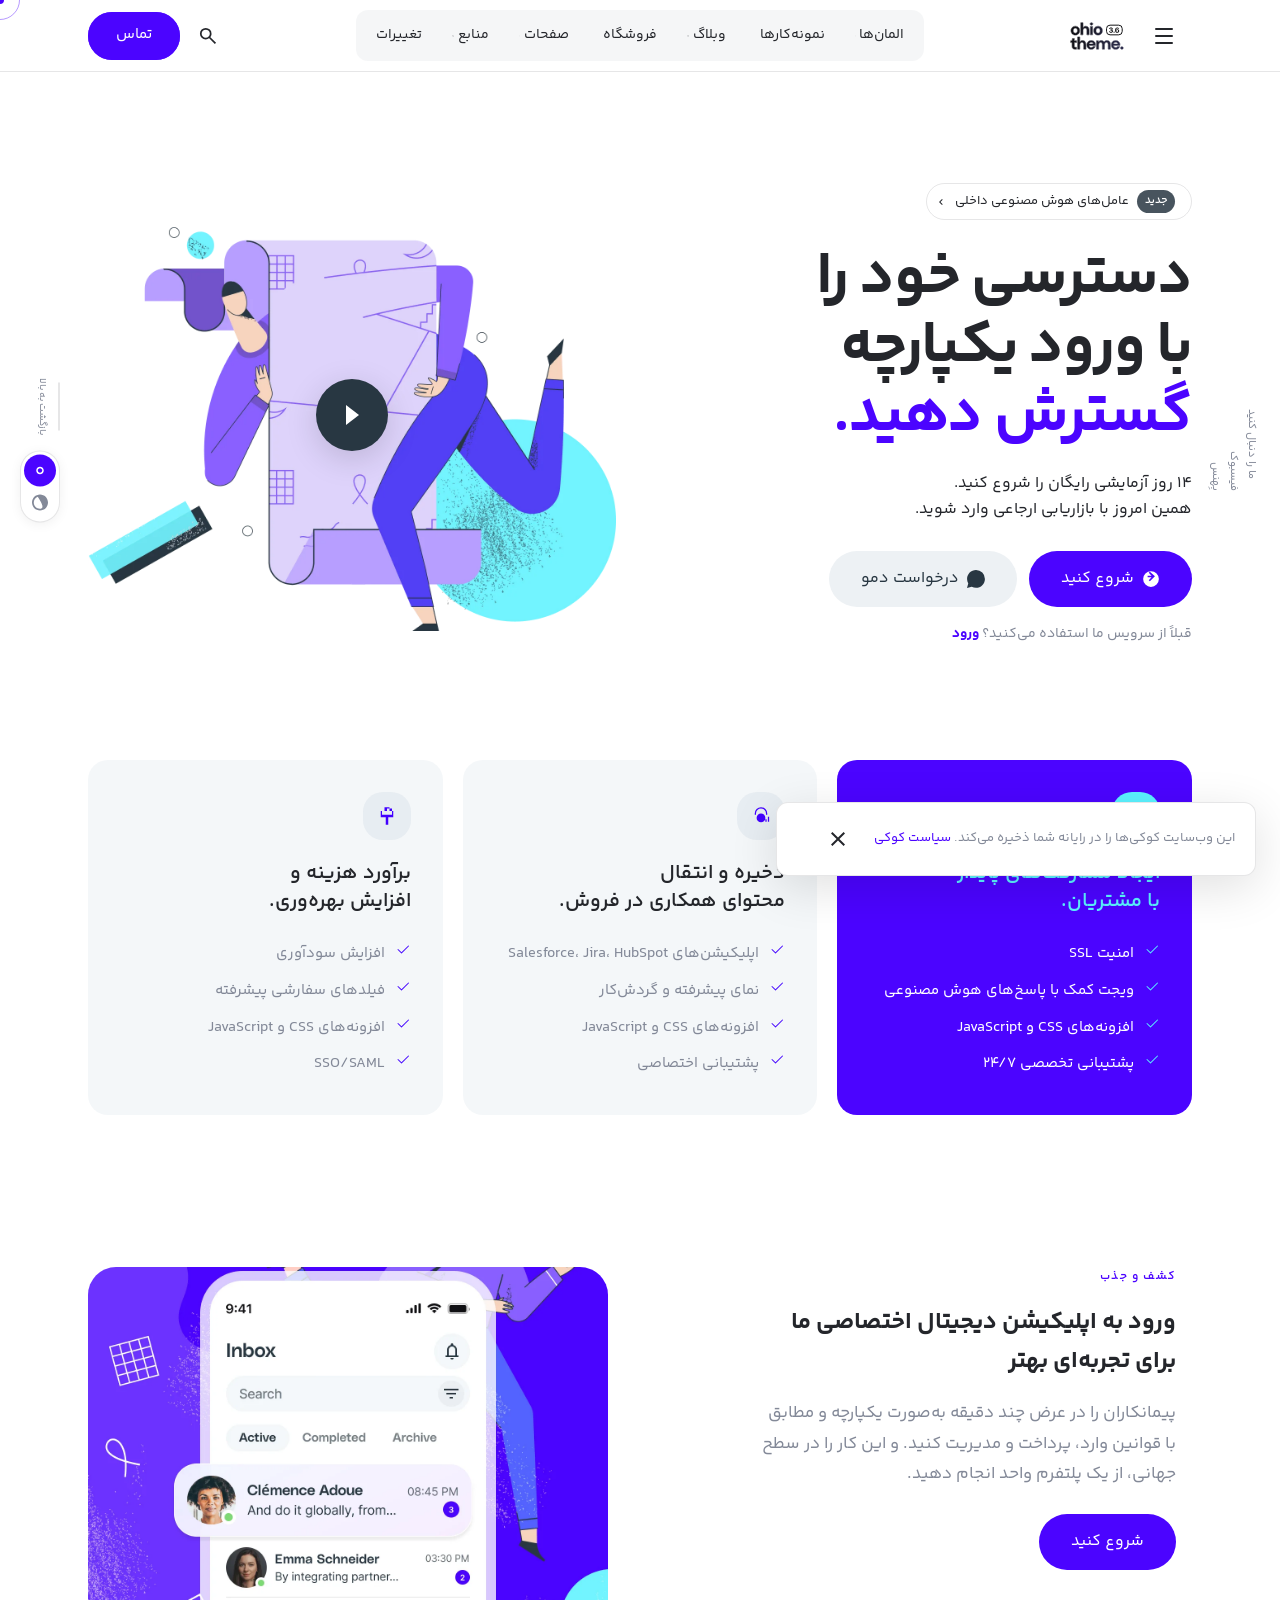
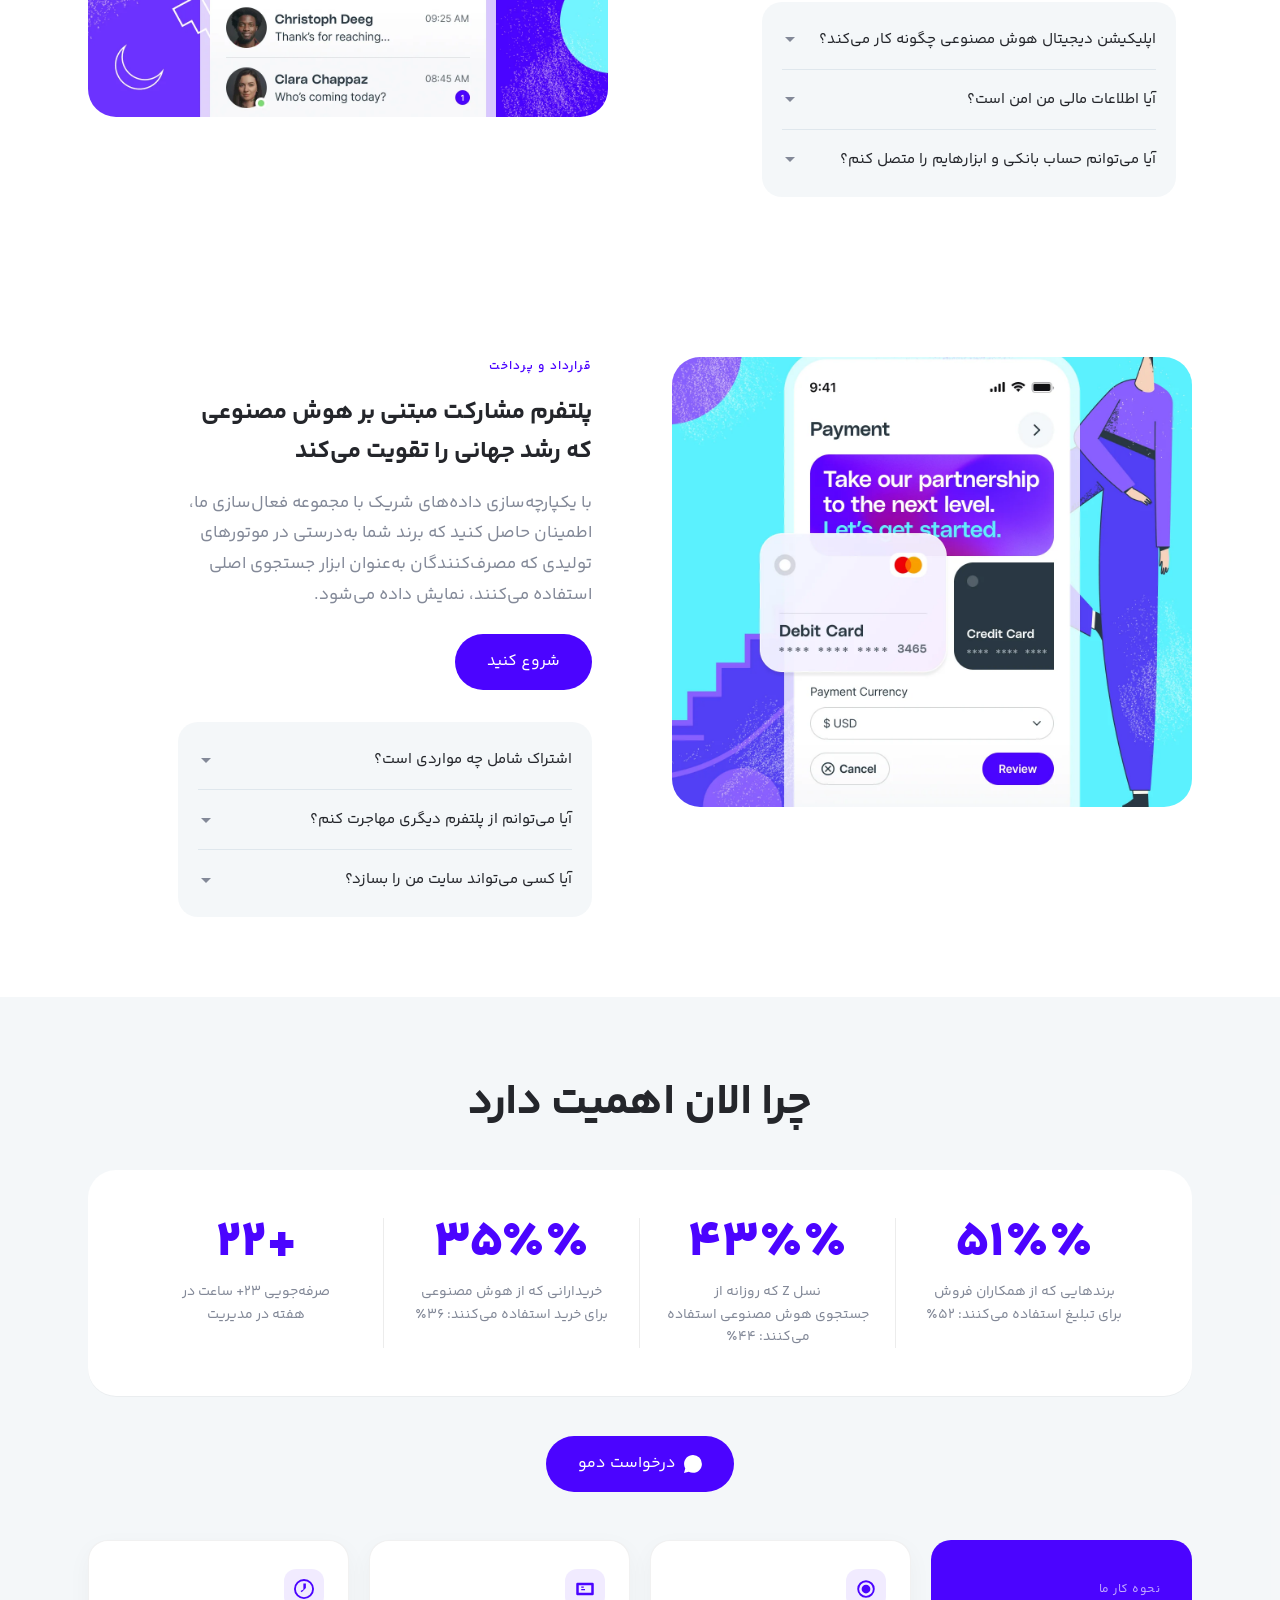
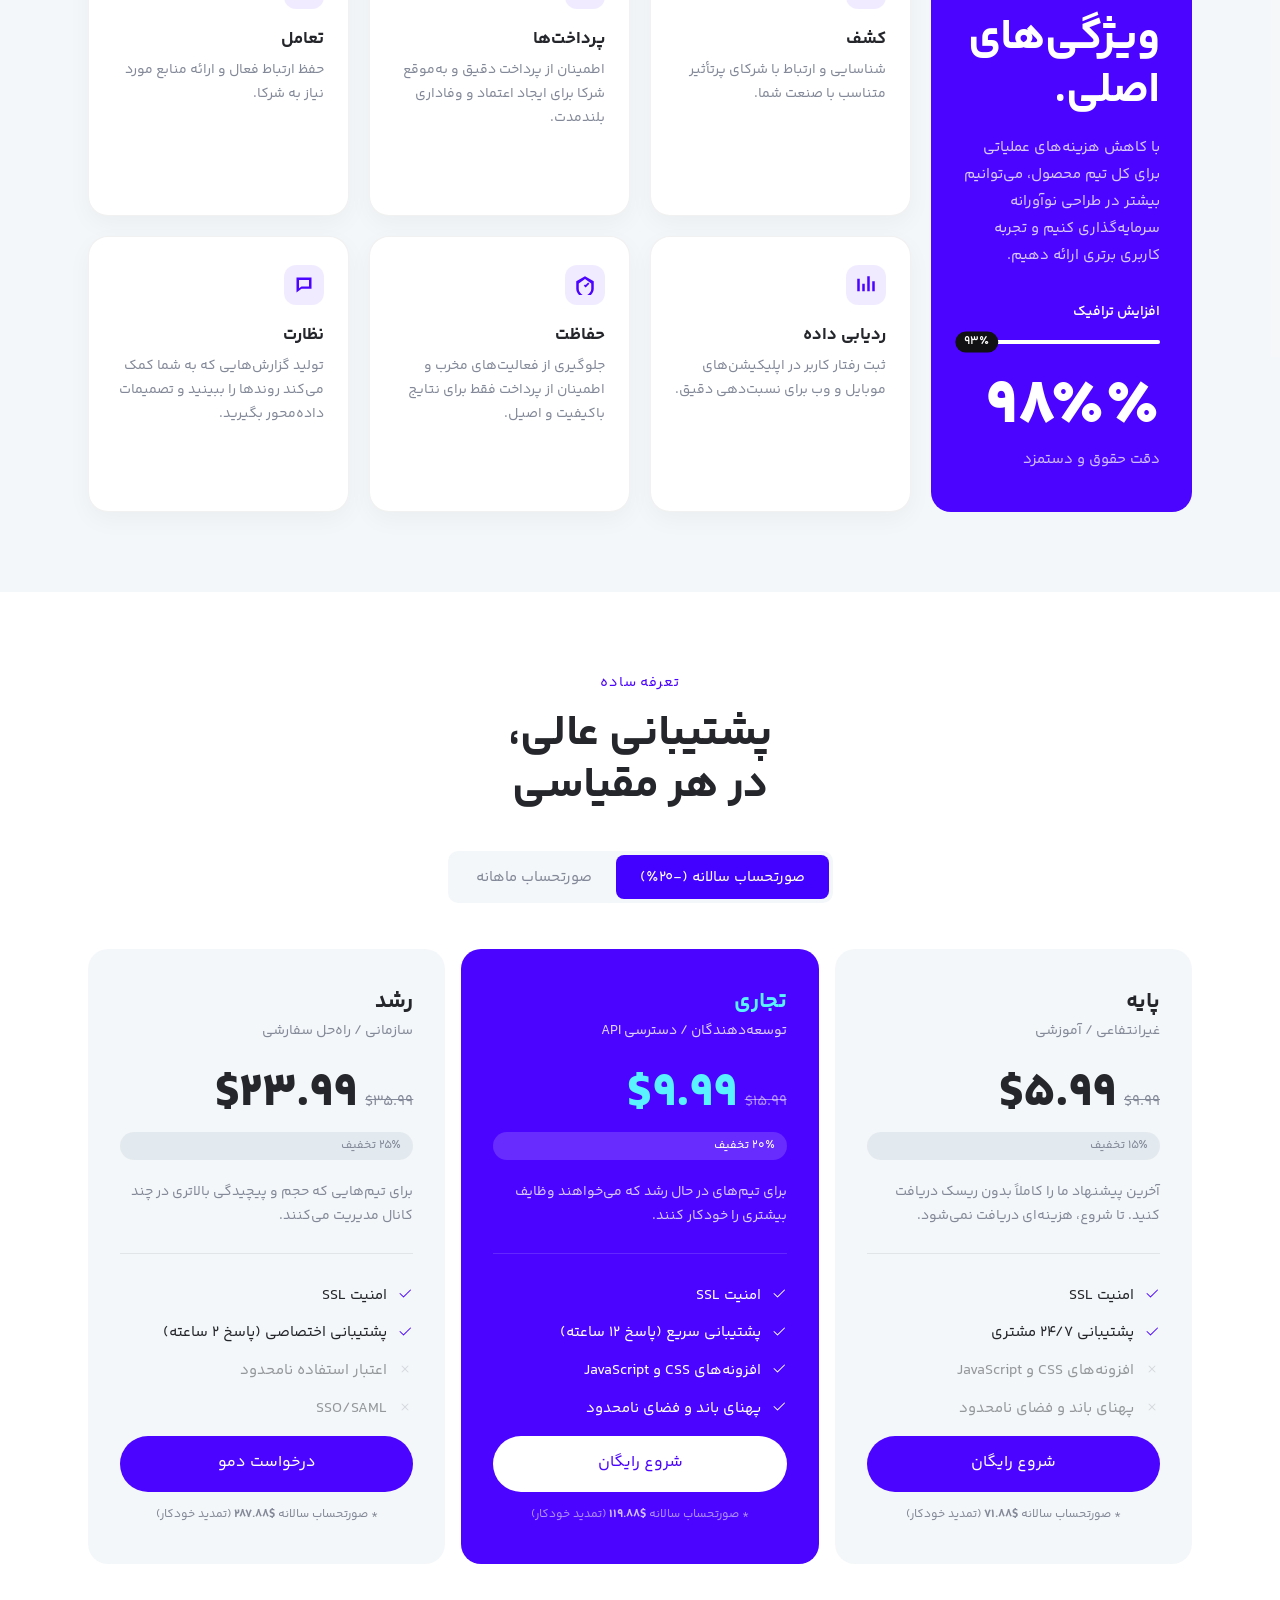
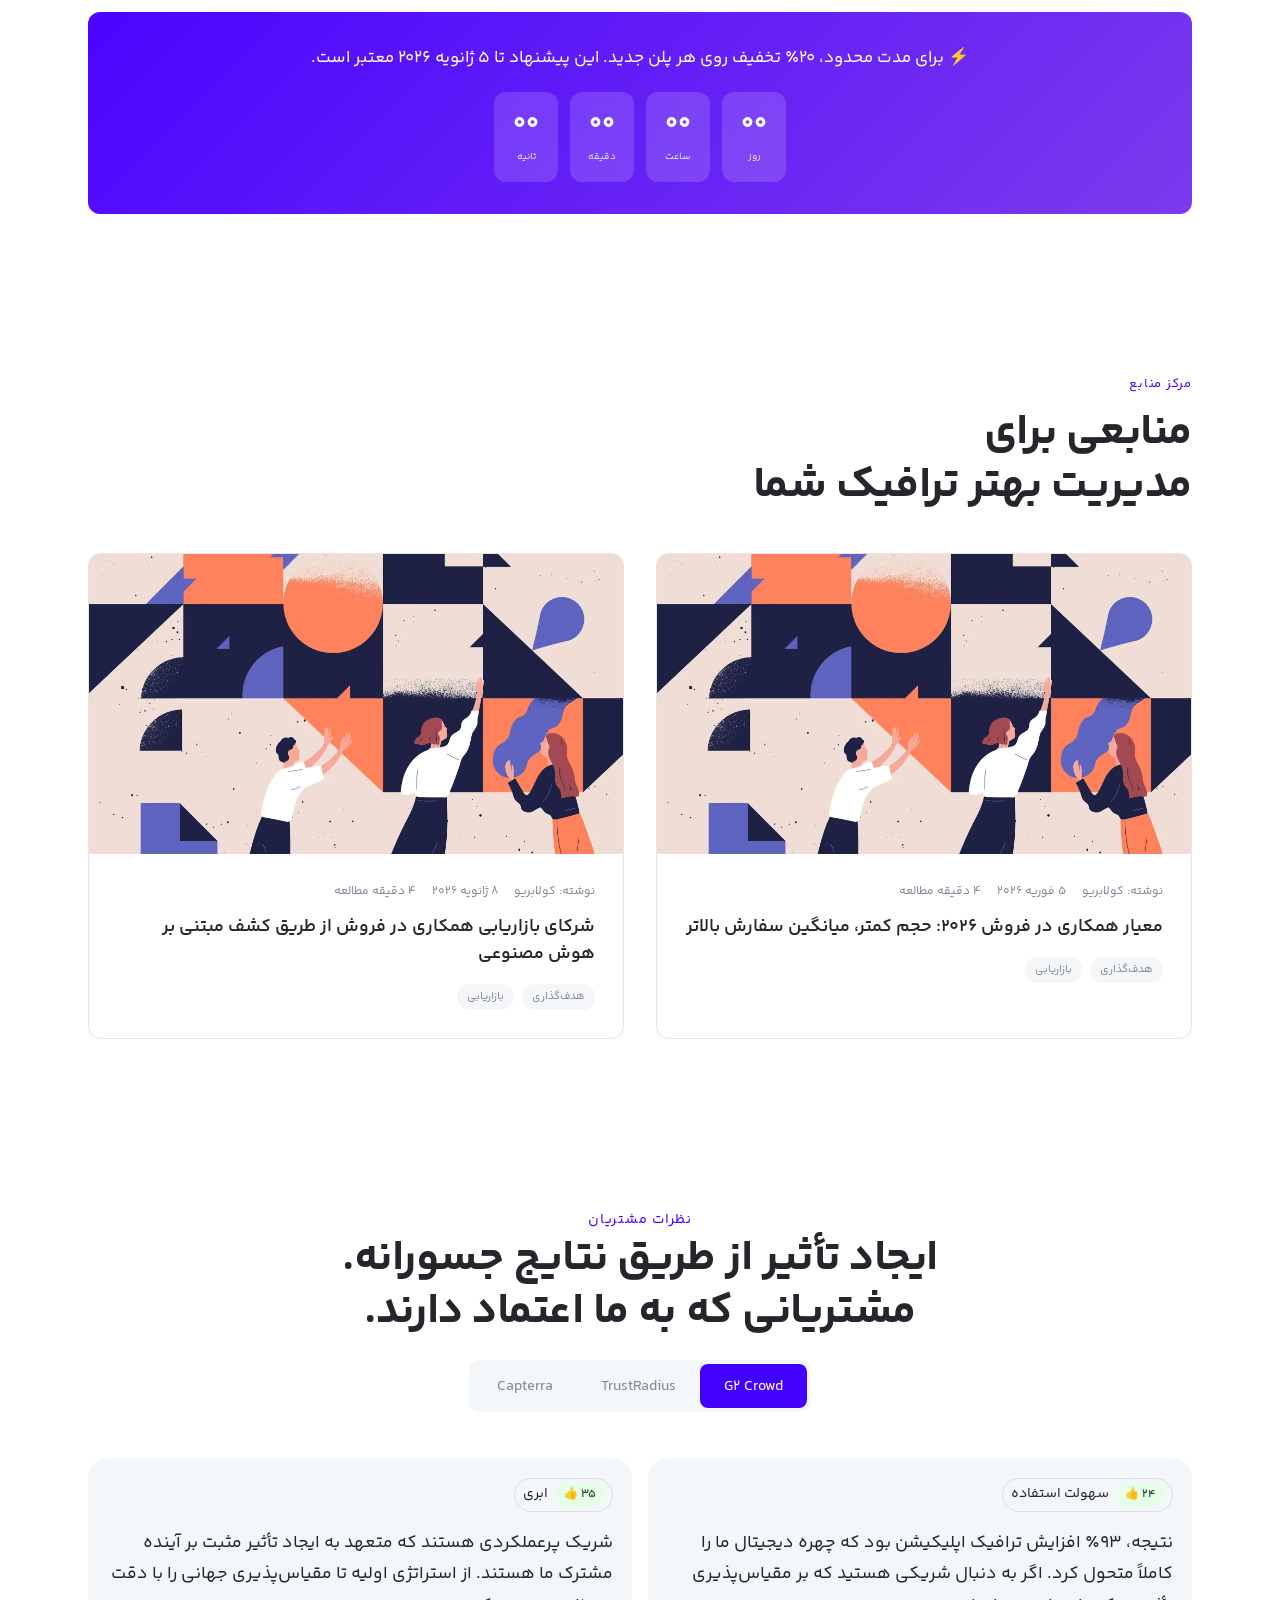
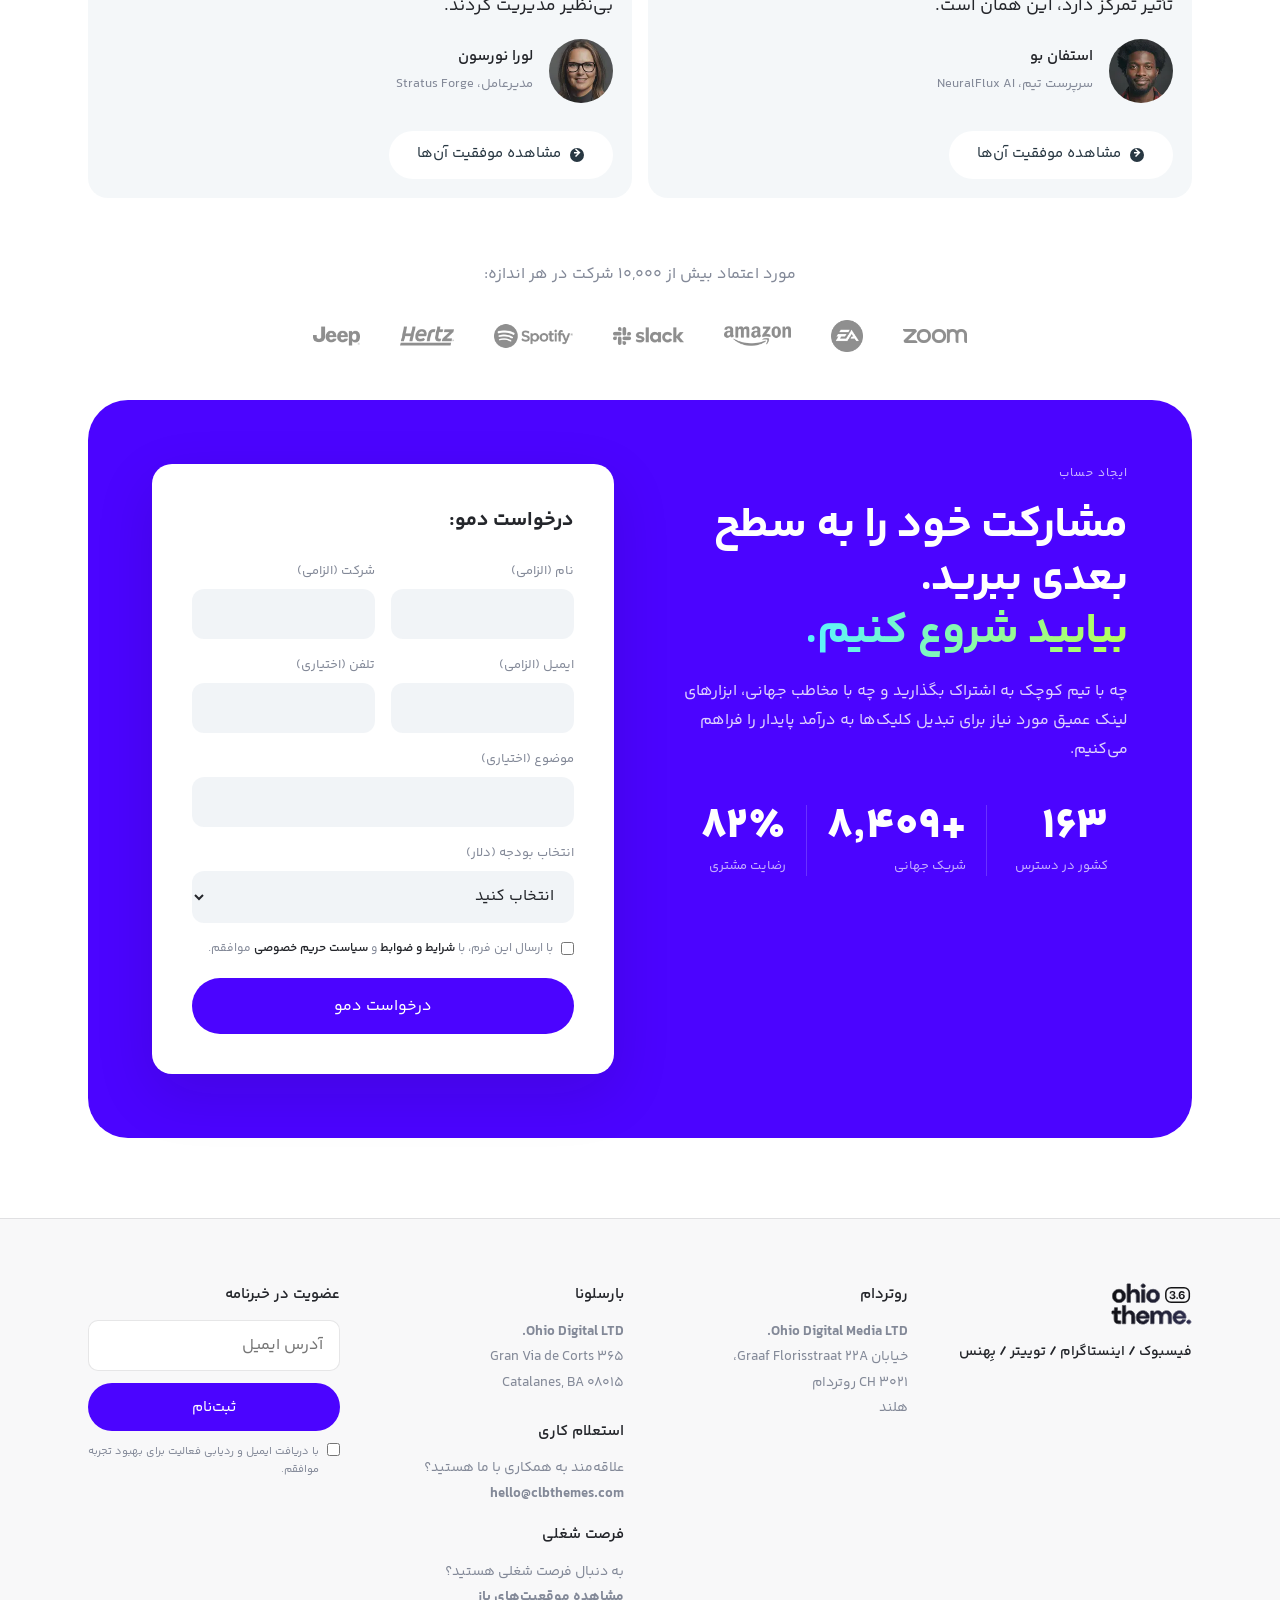
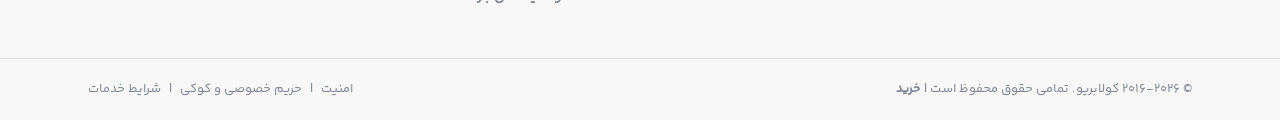
==== public/index.html @ 9bd24893 "Revert dark surface color and restyle CTA section like Ohio Demo 5 - Remove #212130 surface token; r" ====
<!DOCTYPE html>
<html lang="fa" dir="rtl">
<head>
<meta charset="UTF-8">
<meta name="viewport" content="width=device-width, initial-scale=1.0">
<title>دمو ۵: سرویس ابری – Ohio Stage Demo 5</title>
<meta name="description" content="پلتفرم مشارکت مبتنی بر هوش مصنوعی برای رشد جهانی. ورود یکپارچه، مدیریت پیمانکاران و بازاریابی ارجاعی.">
<meta name="robots" content="index, follow">
<link rel="canonical" href="https://ohio.clbthemes.com/demo5/homedemo5-elementor/">
<link rel="icon" href="assets/images/BN3XNo6N-cropped-favicon-32x32.png" sizes="32x32">
<link rel="preload" href="assets/fonts/YekanBakhFaNum-Regular.woff" as="font" type="font/woff" crossorigin>
<link rel="preload" href="css/main.css" as="style">
<link rel="stylesheet" href="css/main.css">
</head>
<body class="custom-cursor links-underline">

<div class="circle-cursor circle-cursor-outer"></div>
<div class="circle-cursor circle-cursor-inner"><svg width="21" height="21" viewBox="0 0 21 21" fill="none"><path d="M2.06 0H20.06V18H17.06V5.12L2.12 20.06L0 17.94L14.94 3H2.06V0Z" fill="#fff"/></svg></div>

<ul class="elements-bar left -unlist">
<li><a href="#" class="scroll-top"><div class="scroll-top-bar"><div class="scroll-track" style="height:0%"></div></div><div>بازگشت به بالا</div></a></li>
<li><div class="color-switcher">
<button class="color-switcher-item light is-active" data-theme-toggle data-theme-value="light" aria-label="روشن" type="button"><svg width="18" height="18" viewBox="0 0 18 18" fill="currentColor"><path d="M9 6.75C10.24 6.75 11.25 7.76 11.25 9S10.24 11.25 9 11.25 6.75 10.24 6.75 9 7.76 6.75 9 6.75Zm0-1.5C6.93 5.25 5.25 6.93 5.25 9S6.93 12.75 9 12.75 12.75 11.07 12.75 9 11.07 5.25 9 5.25Z"/></svg></button>
<button class="color-switcher-item dark" data-theme-toggle data-theme-value="dark" aria-label="تاریک" type="button"><svg width="18" height="18" viewBox="0 0 18 18" fill="currentColor"><path d="M6.66 3.23C13.84 13.61 11.6 15.22 9 15.22 5.57 15.22 2.78 12.43 2.78 9 2.78 6.4 4.39 4.16 6.66 3.23ZM9 1C4.58 1 1 4.58 1 9s3.58 8 8 8 8-3.58 8-8S13.42 1 9 1Z"/></svg></button>
</div></li>
</ul>
<ul class="elements-bar right -unlist">
<li><div class="social-bar"><span class="caption">ما را دنبال کنید</span><a href="#">فیسبوک</a><a href="#">بِهنس</a></div></li>
</ul>


<header class="header header-3" id="masthead">
<div class="page-container header-wrap">
<div class="left-part">
<button class="hamburger-button" data-menu-open aria-label="منو" type="button"><div class="hamburger icon-button"><span class="icon-bar"></span><span class="icon-bar"></span><span class="icon-bar"></span></div></button>
<div class="branding"><a class="branding-title" href="/"><div class="logo">
<img src="assets/images/TuLQy7xn-logo3.6.svg" class="light-scheme-logo" alt="Ohio" width="140" height="32">
<img src="assets/images/V8tKuZAP-logo3.6__inverse.svg" class="dark-scheme-logo" alt="Ohio" width="140" height="32">
</div></a></div>
</div>
<nav class="nav" id="site-navigation"><div class="nav-container"><ul class="menu">
<li><a href="#" class="menu-link main-menu-link"><span>المان‌ها</span><span class="has-submenu-icon"><svg width="10" height="10" viewBox="0 0 24 24" fill="currentColor"><path d="M0 7.33l2.83-2.83 9.17 9.34 9.17-9.34L24 7.33 12 19.5 0 7.33z"/></svg></span></a></li>
<li><a href="#" class="menu-link main-menu-link"><span>نمونه‌کارها</span><span class="has-submenu-icon"><svg width="10" height="10" viewBox="0 0 24 24" fill="currentColor"><path d="M0 7.33l2.83-2.83 9.17 9.34 9.17-9.34L24 7.33 12 19.5 0 7.33z"/></svg></span></a></li>
<li><a href="#" class="menu-link main-menu-link"><span>وبلاگ</span><span class="has-submenu-icon"><svg width="10" height="10" viewBox="0 0 24 24" fill="currentColor"><path d="M0 7.33l2.83-2.83 9.17 9.34 9.17-9.34L24 7.33 12 19.5 0 7.33z"/></svg></span></a></li>
<li><a href="#" class="menu-link main-menu-link"><span>فروشگاه</span><span class="has-submenu-icon"><svg width="10" height="10" viewBox="0 0 24 24" fill="currentColor"><path d="M0 7.33l2.83-2.83 9.17 9.34 9.17-9.34L24 7.33 12 19.5 0 7.33z"/></svg></span></a></li>
<li><a href="#" class="menu-link main-menu-link"><span>صفحات</span><span class="has-submenu-icon"><svg width="10" height="10" viewBox="0 0 24 24" fill="currentColor"><path d="M0 7.33l2.83-2.83 9.17 9.34 9.17-9.34L24 7.33 12 19.5 0 7.33z"/></svg></span></a></li>
<li><a href="#" class="menu-link main-menu-link"><span>منابع</span><span class="has-submenu-icon"><svg width="10" height="10" viewBox="0 0 24 24" fill="currentColor"><path d="M0 7.33l2.83-2.83 9.17 9.34 9.17-9.34L24 7.33 12 19.5 0 7.33z"/></svg></span></a></li>
<li><a href="#" class="menu-link main-menu-link"><span>تغییرات</span></a></li>
</ul></div></nav>
<div class="right-part right">
<button class="icon-button" data-search-open aria-label="جستجو" type="button"><svg width="22" height="22" viewBox="0 -960 960 960" fill="currentColor"><path d="M779-128.5 531-376.5q-29.5 13.5-68 26.75T381.658-326q-106.132 0-179.645-73.454t-73.513-179.5Q128.5-685 201.954-758.5q73.454-73.5 179.5-73.5T561-758.487q73.5 73.513 73.5 179.645 0 42.842-13.5 81.592T584-429l248 247.5-53 53ZM381.5-401q74.5 0 126.25-51.75T559.5-579q0-74.5-51.75-126.25T381.5-757q-74.5 0-126.25 51.75T203.5-579q0 74.5 51.75 126.25T381.5-401Z"/></svg></button>
<span class="contact-button-wrap">
<span class="contact-wave" aria-hidden="true"></span>
<span class="contact-wave" aria-hidden="true"></span>
<a href="tel:+18317055448" class="button -contact">تماس</a>
</span>
</div>
</div>
</header>

<div class="menu-overlay" id="menu-overlay">
<div class="overlay-bg" data-menu-close></div>
<div class="menu-panel">
<div class="close-bar"><button class="icon-button" data-menu-close aria-label="بستن" type="button"><svg width="14" height="14" viewBox="0 0 14 14" fill="currentColor"><path d="M14 1.41 12.59 0 7 5.59 1.41 0 0 1.41 5.59 7 0 12.59 1.41 14 7 8.41 12.59 14 14 12.59 8.41 7 14 1.41Z"/></svg></button></div>
<div class="menu-contact"><h4>تماس با ما</h4><p>خیابان ملویل ۵۴۱، پالو آلتو، کالیفرنیا ۹۴۳۰۱<br>ask@ohio.clbthemes.com<br>تلفن: +1.831.705.5448</p></div>
<div class="menu-contact"><h4>استعلام کاری</h4><p>work@ohio.clbthemes.com<br>تلفن: +1.831.306.6725</p></div>
<nav class="menu-nav">
<a href="#">المان‌ها</a><a href="#">نمونه‌کارها</a><a href="#">وبلاگ</a><a href="#">فروشگاه</a><a href="#">صفحات</a><a href="#">منابع</a><a href="#">تغییرات</a>
</nav>
</div>
</div>

<div class="search-popup" id="search-popup">
<div class="close-bar"><button class="icon-button -light" data-search-close aria-label="بستن" type="button"><svg width="14" height="14" viewBox="0 0 14 14" fill="#fff"><path d="M14 1.41 12.59 0 7 5.59 1.41 0 0 1.41 5.59 7 0 12.59 1.41 14 7 8.41 12.59 14 14 12.59 8.41 7 14 1.41Z"/></svg></button></div>
<div class="holder"><form class="search-form" role="search"><label class="sr-only" for="search-field">جستجو</label><input id="search-field" type="text" placeholder="جستجو..." autocomplete="off"><button type="submit" aria-label="جستجو"><svg width="24" height="24" viewBox="0 -960 960 960" fill="currentColor"><path d="M779-128.5 531-376.5q-29.5 13.5-68 26.75T381.658-326q-106.132 0-179.645-73.454t-73.513-179.5Q128.5-685 201.954-758.5q73.454-73.5 179.5-73.5T561-758.487q73.5 73.513 73.5 179.645 0 42.842-13.5 81.592T584-429l248 247.5-53 53ZM381.5-401q74.5 0 126.25-51.75T559.5-579q0-74.5-51.75-126.25T381.5-757q-74.5 0-126.25 51.75T203.5-579q0 74.5 51.75 126.25T381.5-401Z"/></svg></button></form></div>
</div>

<main id="main" class="site-content">

<section class="hero-section"><div class="page-container"><div class="hero-grid">
<div class="hero-content">
<a href="#" class="-undash"><div class="badge"><span class="badge-inner">جدید</span>عامل‌های هوش مصنوعی داخلی <svg width="12" height="12" viewBox="0 0 24 24" fill="currentColor" style="display:inline"><path d="M15.41 7.41 14 6l-6 6 6 6 1.41-1.41L10.83 12z"/></svg></div></a>
<div class="heading -left"><h1 class="title">دسترسی خود را<br>با ورود یکپارچه<br><span class="highlighted-text">گسترش دهید.</span></h1></div>
<p>۱۴ روز آزمایشی رایگان را شروع کنید.<br>همین امروز با بازاریابی ارجاعی وارد شوید.</p>
<div class="hero-buttons">
<a href="#" class="button -default -large"><svg width="18" height="18" viewBox="0 0 16 16" fill="currentColor"><path d="M8 1a7 7 0 1 0 0 14A7 7 0 0 0 8 1zm3.5 4.5L7 10 6 9l2.5-2.5H5V5h3.5L6 2.5 7 1.5l4.5 4z"/></svg>شروع کنید</a>
<a href="#" class="button -secondary -large"><svg width="18" height="18" viewBox="0 0 16 16" fill="currentColor"><path d="M13.601 2.326A7.854 7.854 0 0 0 7.994 0C3.627 0 .068 3.558.064 7.926c0 1.399.366 2.76 1.057 3.965L0 16l4.204-1.102a7.933 7.933 0 0 0 3.79.965h.004c4.368 0 7.926-3.558 7.93-7.93A7.898 7.898 0 0 0 13.6 2.326z"/></svg>درخواست دمو</a>
</div>
<p class="hero-signin">قبلاً از سرویس ما استفاده می‌کنید؟ <a href="#"><strong>ورود</strong></a></p>
</div>
<div class="hero-visual"><div class="video-button" role="button" aria-label="پخش ویدیو"><button class="icon-button -large" type="button"><svg width="13" height="20" viewBox="0 0 13 20" fill="currentColor"><path d="M0 20L13 10L0 0V20Z"/></svg></button></div></div>
</div></div></section>
<section class="service-tables-section"><div class="page-container"><div class="service-tables">

<div class="service-table service-table--featured">
<span class="icon-group -contained"><svg width="20" height="20" viewBox="0 0 16 16" fill="currentColor"><path d="M8 1.5L2 5.5v5L8 14.5l6-4v-5L8 1.5z"/></svg></span>
<div class="heading"><h4 class="title">ایجاد مشارکت‌های پایدار<br>با مشتریان.</h4></div>
<ul class="service-table-features">
<li class="exist"><i class="icon"><svg width="16" height="16" viewBox="0 0 16 16" fill="currentColor"><path d="M13.854 3.646a.5.5 0 0 1 0 .708l-7 7a.5.5 0 0 1-.708 0l-3.5-3.5a.5.5 0 1 1 .708-.708L6.5 10.293l6.646-6.647a.5.5 0 0 1 .708 0z"/></svg></i>امنیت SSL</li>
<li class="exist"><i class="icon"><svg width="16" height="16" viewBox="0 0 16 16" fill="currentColor"><path d="M13.854 3.646a.5.5 0 0 1 0 .708l-7 7a.5.5 0 0 1-.708 0l-3.5-3.5a.5.5 0 1 1 .708-.708L6.5 10.293l6.646-6.647a.5.5 0 0 1 .708 0z"/></svg></i>ویجت کمک با پاسخ‌های هوش مصنوعی</li>
<li class="exist"><i class="icon"><svg width="16" height="16" viewBox="0 0 16 16" fill="currentColor"><path d="M13.854 3.646a.5.5 0 0 1 0 .708l-7 7a.5.5 0 0 1-.708 0l-3.5-3.5a.5.5 0 1 1 .708-.708L6.5 10.293l6.646-6.647a.5.5 0 0 1 .708 0z"/></svg></i>افزونه‌های CSS و JavaScript</li>
<li class="exist"><i class="icon"><svg width="16" height="16" viewBox="0 0 16 16" fill="currentColor"><path d="M13.854 3.646a.5.5 0 0 1 0 .708l-7 7a.5.5 0 0 1-.708 0l-3.5-3.5a.5.5 0 1 1 .708-.708L6.5 10.293l6.646-6.647a.5.5 0 0 1 .708 0z"/></svg></i>پشتیبانی تخصصی ۲۴/۷</li>
</ul>
</div>

<div class="service-table service-table--muted">
<span class="icon-group -contained"><svg width="20" height="20" viewBox="0 0 16 16" fill="currentColor"><path d="M4.5 9.5A3.5 3.5 0 1 1 8 13a3.5 3.5 0 0 1-3.5-3.5zm9-1v4h1v-4h-1zm-2 2v2h1v-2h-1zM8 1a5 5 0 0 0-5 5v1h1V6a4 4 0 1 1 8 0v1h1V6A5 5 0 0 0 8 1z"/></svg></span>
<div class="heading"><h4 class="title">ذخیره و انتقال<br>محتوای همکاری در فروش.</h4></div>
<ul class="service-table-features">
<li class="exist"><i class="icon"><svg width="16" height="16" viewBox="0 0 16 16" fill="currentColor"><path d="M13.854 3.646a.5.5 0 0 1 0 .708l-7 7a.5.5 0 0 1-.708 0l-3.5-3.5a.5.5 0 1 1 .708-.708L6.5 10.293l6.646-6.647a.5.5 0 0 1 .708 0z"/></svg></i>اپلیکیشن‌های Salesforce، Jira، HubSpot</li>
<li class="exist"><i class="icon"><svg width="16" height="16" viewBox="0 0 16 16" fill="currentColor"><path d="M13.854 3.646a.5.5 0 0 1 0 .708l-7 7a.5.5 0 0 1-.708 0l-3.5-3.5a.5.5 0 1 1 .708-.708L6.5 10.293l6.646-6.647a.5.5 0 0 1 .708 0z"/></svg></i>نمای پیشرفته و گردش‌کار</li>
<li class="exist"><i class="icon"><svg width="16" height="16" viewBox="0 0 16 16" fill="currentColor"><path d="M13.854 3.646a.5.5 0 0 1 0 .708l-7 7a.5.5 0 0 1-.708 0l-3.5-3.5a.5.5 0 1 1 .708-.708L6.5 10.293l6.646-6.647a.5.5 0 0 1 .708 0z"/></svg></i>افزونه‌های CSS و JavaScript</li>
<li class="exist"><i class="icon"><svg width="16" height="16" viewBox="0 0 16 16" fill="currentColor"><path d="M13.854 3.646a.5.5 0 0 1 0 .708l-7 7a.5.5 0 0 1-.708 0l-3.5-3.5a.5.5 0 1 1 .708-.708L6.5 10.293l6.646-6.647a.5.5 0 0 1 .708 0z"/></svg></i>پشتیبانی اختصاصی</li>
</ul>
</div>

<div class="service-table service-table--muted">
<span class="icon-group -contained"><svg width="20" height="20" viewBox="0 0 16 16" fill="currentColor"><path d="M6 1h4v3h3v5H9v6H7V9H3V4h3V1zm2 1v2H4v3h8V2H8z"/></svg></span>
<div class="heading"><h4 class="title">برآورد هزینه و<br>افزایش بهره‌وری.</h4></div>
<ul class="service-table-features">
<li class="exist"><i class="icon"><svg width="16" height="16" viewBox="0 0 16 16" fill="currentColor"><path d="M13.854 3.646a.5.5 0 0 1 0 .708l-7 7a.5.5 0 0 1-.708 0l-3.5-3.5a.5.5 0 1 1 .708-.708L6.5 10.293l6.646-6.647a.5.5 0 0 1 .708 0z"/></svg></i>افزایش سودآوری</li>
<li class="exist"><i class="icon"><svg width="16" height="16" viewBox="0 0 16 16" fill="currentColor"><path d="M13.854 3.646a.5.5 0 0 1 0 .708l-7 7a.5.5 0 0 1-.708 0l-3.5-3.5a.5.5 0 1 1 .708-.708L6.5 10.293l6.646-6.647a.5.5 0 0 1 .708 0z"/></svg></i>فیلدهای سفارشی پیشرفته</li>
<li class="exist"><i class="icon"><svg width="16" height="16" viewBox="0 0 16 16" fill="currentColor"><path d="M13.854 3.646a.5.5 0 0 1 0 .708l-7 7a.5.5 0 0 1-.708 0l-3.5-3.5a.5.5 0 1 1 .708-.708L6.5 10.293l6.646-6.647a.5.5 0 0 1 .708 0z"/></svg></i>افزونه‌های CSS و JavaScript</li>
<li class="exist"><i class="icon"><svg width="16" height="16" viewBox="0 0 16 16" fill="currentColor"><path d="M13.854 3.646a.5.5 0 0 1 0 .708l-7 7a.5.5 0 0 1-.708 0l-3.5-3.5a.5.5 0 1 1 .708-.708L6.5 10.293l6.646-6.647a.5.5 0 0 1 .708 0z"/></svg></i>SSO/SAML</li>
</ul>
</div>

</div></div></section>
<section class="section-block" id="discover"><div class="page-container"><div class="section-grid">
<div class="section-content">
<div class="eyebrow">کشف و جذب</div>
<h2 class="title">ورود به اپلیکیشن دیجیتال اختصاصی ما برای تجربه‌ای بهتر</h2>
<p class="desc">پیمانکاران را در عرض چند دقیقه به‌صورت یکپارچه و مطابق با قوانین وارد، پرداخت و مدیریت کنید. و این کار را در سطح جهانی، از یک پلتفرم واحد انجام دهید.</p>
<a href="#" class="button -default -large">شروع کنید</a>
<div class="accordion -contained" style="margin-top:2rem">
<div class="accordion-item"><button class="accordion-trigger" type="button">اپلیکیشن دیجیتال هوش مصنوعی چگونه کار می‌کند؟<svg width="16" height="16" viewBox="0 0 16 16" fill="currentColor"><path d="M8 11L3 6h10z"/></svg></button><div class="accordion-panel"><div class="accordion-panel-inner">مؤسسات و پلتفرم‌های پیشرو از رمزنگاری در سطح بانکی (AES-256) و احراز هویت چندعاملی (MFA) برای حفاظت از اطلاعات شما استفاده می‌کنند تا حتی در صورت به خطر افتادن رمز عبور، حساب‌هایتان امن بمانند.</div></div></div><div class="accordion-item"><button class="accordion-trigger" type="button">آیا اطلاعات مالی من امن است؟<svg width="16" height="16" viewBox="0 0 16 16" fill="currentColor"><path d="M8 11L3 6h10z"/></svg></button><div class="accordion-panel"><div class="accordion-panel-inner">بله. ما از بالاترین استانداردهای امنیتی صنعت برای حفاظت از داده‌های مالی و شخصی شما استفاده می‌کنیم.</div></div></div><div class="accordion-item"><button class="accordion-trigger" type="button">آیا می‌توانم حساب بانکی و ابزارهایم را متصل کنم؟<svg width="16" height="16" viewBox="0 0 16 16" fill="currentColor"><path d="M8 11L3 6h10z"/></svg></button><div class="accordion-panel"><div class="accordion-panel-inner">بله، با ابزارهای محبوب CRM، ERP و بازاریابی یکپارچه می‌شویم تا گردش‌کار شما بدون وقفه ادامه یابد.</div></div></div></div></div><div class="section-visual"><div class="section-illustration section-illustration--discover" role="img" aria-label="تصویر اپلیکیشن Inbox"></div></div></div></div></section>
<section class="section-block" id="contract"><div class="page-container"><div class="section-grid -reverse">
<div class="section-content">
<div class="eyebrow">قرارداد و پرداخت</div>
<h2 class="title">پلتفرم مشارکت مبتنی بر هوش مصنوعی که رشد جهانی را تقویت می‌کند</h2>
<p class="desc">با یکپارچه‌سازی داده‌های شریک با مجموعه فعال‌سازی ما، اطمینان حاصل کنید که برند شما به‌درستی در موتورهای تولیدی که مصرف‌کنندگان به‌عنوان ابزار جستجوی اصلی استفاده می‌کنند، نمایش داده می‌شود.</p>
<a href="#" class="button -default -large">شروع کنید</a>
<div class="accordion -contained" style="margin-top:2rem">
<div class="accordion-item"><button class="accordion-trigger" type="button">اشتراک شامل چه مواردی است؟<svg width="16" height="16" viewBox="0 0 16 16" fill="currentColor"><path d="M8 11L3 6h10z"/></svg></button><div class="accordion-panel"><div class="accordion-panel-inner">هر اشتراک شامل دسترسی کامل به ابزارهای کشف لید، اتوماسیون ارتباط، گزارش‌دهی پیشرفته و پشتیبانی تخصصی است.</div></div></div><div class="accordion-item"><button class="accordion-trigger" type="button">آیا می‌توانم از پلتفرم دیگری مهاجرت کنم؟<svg width="16" height="16" viewBox="0 0 16 16" fill="currentColor"><path d="M8 11L3 6h10z"/></svg></button><div class="accordion-panel"><div class="accordion-panel-inner">بله، تیم مهاجرت ما به‌صورت رایگان داده‌های شما را از پلتفرم قبلی منتقل می‌کند.</div></div></div><div class="accordion-item"><button class="accordion-trigger" type="button">آیا کسی می‌تواند سایت من را بسازد؟<svg width="16" height="16" viewBox="0 0 16 16" fill="currentColor"><path d="M8 11L3 6h10z"/></svg></button><div class="accordion-panel"><div class="accordion-panel-inner">تیم طراحی ما خدمات سفارشی‌سازی و راه‌اندازی کامل را برای کسب‌وکارهای بزرگ ارائه می‌دهد.</div></div></div></div></div><div class="section-visual"><div class="section-illustration section-illustration--contract" role="img" aria-label="تصویر پلتفرم قرارداد"></div></div></div></div></section>
<section class="stats-features-section" id="features"><div class="page-container">
<div class="heading -center stats-features-heading"><h2 class="title">چرا الان اهمیت دارد</h2></div>
<div class="stats-box"><div class="stats-grid">
<div class="counter -center" data-counter="52" data-suffix="٪"><div class="counter-number"><span class="number">۰</span><span class="text-after">٪</span></div><h6 class="title">برندهایی که از همکاران فروش<br>برای تبلیغ استفاده می‌کنند: ۵۲٪</h6></div>
<div class="counter -center" data-counter="44" data-suffix="٪"><div class="counter-number"><span class="number">۰</span><span class="text-after">٪</span></div><h6 class="title">نسل Z که روزانه از<br>جستجوی هوش مصنوعی استفاده می‌کنند: ۴۴٪</h6></div>
<div class="counter -center" data-counter="36" data-suffix="٪"><div class="counter-number"><span class="number">۰</span><span class="text-after">٪</span></div><h6 class="title">خریدارانی که از هوش مصنوعی<br>برای خرید استفاده می‌کنند: ۳۶٪</h6></div>
<div class="counter -center" data-counter="23" data-prefix="+"><div class="counter-number"><span class="number">۰</span></div><h6 class="title">صرفه‌جویی ۲۳+ ساعت در<br>هفته در مدیریت</h6></div>
</div></div>
<div class="stats-features-cta"><a href="#" class="button -default -large"><svg width="18" height="18" viewBox="0 0 16 16" fill="currentColor"><path d="M13.601 2.326A7.854 7.854 0 0 0 7.994 0C3.627 0 .068 3.558.064 7.926c0 1.399.366 2.76 1.057 3.965L0 16l4.204-1.102a7.933 7.933 0 0 0 3.79.965h.004c4.368 0 7.926-3.558 7.93-7.93A7.898 7.898 0 0 0 13.6 2.326z"/></svg>درخواست دمو</a></div>
<div class="features-grid">
<div class="features-card -purple">
<div class="heading -left"><div class="subtitle">نحوه کار ما</div><h2 class="title">ویژگی‌های <span class="highlighted-text -light">اصلی.</span></h2></div>
<p class="desc">با کاهش هزینه‌های عملیاتی برای کل تیم محصول، می‌توانیم بیشتر در طراحی نوآورانه سرمایه‌گذاری کنیم و تجربه کاربری برتری ارائه دهیم.</p>
<div class="progress -light" data-progress="93"><div class="progress-heading"><h6 class="label">افزایش ترافیک</h6></div><div class="progress-holder"><div class="progress-bar"><span class="progress-percent"><span class="percent">۰</span>٪</span></div></div></div>
<div class="counter payroll-counter -light" data-counter="99" data-suffix="٪"><div class="counter-number"><span class="number">۰</span><span class="text-after">٪</span></div><h6 class="title">دقت حقوق و دستمزد</h6></div>
</div>
<div class="features-col">
<div class="icon-box"><span class="icon-group -contained"><svg width="18" height="18" viewBox="0 0 16 16" fill="currentColor"><path d="M8 1a7 7 0 1 0 0 14A7 7 0 0 0 8 1zm0 1.5a5.5 5.5 0 1 1 0 11 5.5 5.5 0 0 1 0-11zm0 2a3.5 3.5 0 1 0 0 7 3.5 3.5 0 0 0 0-7z"/></svg></span><div class="icon-box-content"><h5>کشف</h5><p>شناسایی و ارتباط با شرکای پرتأثیر متناسب با صنعت شما.</p></div></div>
<div class="icon-box"><span class="icon-group -contained"><svg width="18" height="18" viewBox="0 0 16 16" fill="currentColor"><path d="M1 13h2V3H1v10zm4 0h2V7H5v6zm4 0h2V1H9v12zm4 0h2V5h-2v8z"/></svg></span><div class="icon-box-content"><h5>ردیابی داده</h5><p>ثبت رفتار کاربر در اپلیکیشن‌های موبایل و وب برای نسبت‌دهی دقیق.</p></div></div>
</div>
<div class="features-col">
<div class="icon-box"><span class="icon-group -contained"><svg width="18" height="18" viewBox="0 0 16 16" fill="currentColor"><path d="M2 3h12a1 1 0 0 1 1 1v8a1 1 0 0 1-1 1H2a1 1 0 0 1-1-1V4a1 1 0 0 1 1-1zm1 2v6h10V5H3zm2 1h2v1H5V6zm0 2h3v1H5V8z"/></svg></span><div class="icon-box-content"><h5>پرداخت‌ها</h5><p>اطمینان از پرداخت دقیق و به‌موقع شرکا برای ایجاد اعتماد و وفاداری بلندمدت.</p></div></div>
<div class="icon-box"><span class="icon-group -contained"><svg width="18" height="18" viewBox="0 0 16 16" fill="currentColor"><path d="M8 1L1 5v6c0 3.5 3 6.5 7 8 4-1.5 7-4.5 7-8V5L8 1zm0 2.2l5 3.6v4.4c0 2.4-2.1 4.5-5 5.8-2.9-1.3-5-3.4-5-5.8V6.8l5-3.6zm-1 5.3l1.5 1.5 3-3-1-1-2 2-.5-.5-1 1z"/></svg></span><div class="icon-box-content"><h5>حفاظت</h5><p>جلوگیری از فعالیت‌های مخرب و اطمینان از پرداخت فقط برای نتایج باکیفیت و اصیل.</p></div></div>
</div>
<div class="features-col">
<div class="icon-box"><span class="icon-group -contained"><svg width="18" height="18" viewBox="0 0 16 16" fill="currentColor"><path d="M8 0a8 8 0 1 0 0 16A8 8 0 0 0 8 0zm0 1.5a6.5 6.5 0 1 1 0 13 6.5 6.5 0 0 1 0-13zm-.5 2v4.8L5.2 9.5l1 1 3.3-3.3V3.5H7.5z"/></svg></span><div class="icon-box-content"><h5>تعامل</h5><p>حفظ ارتباط فعال و ارائه منابع مورد نیاز به شرکا.</p></div></div>
<div class="icon-box"><span class="icon-group -contained"><svg width="18" height="18" viewBox="0 0 16 16" fill="currentColor"><path d="M2 2h12v9H6l-4 3V2zm2 2v6.6l2-1.5h6V4H4z"/></svg></span><div class="icon-box-content"><h5>نظارت</h5><p>تولید گزارش‌هایی که به شما کمک می‌کند روندها را ببینید و تصمیمات داده‌محور بگیرید.</p></div></div>
</div>
</div>
</div></section><section class="pricing-block" id="pricing"><div class="page-container"><div class="heading -center"><div class="subtitle">تعرفه ساده</div><h2 class="title">پشتیبانی عالی،<br>در هر مقیاسی</h2></div><div class="tabs pricing-tabs"><div class="tabs-nav"><span class="tabs-nav-line"></span><button type="button" class="is-active">صورتحساب سالانه (-۲۰٪)</button><button type="button">صورتحساب ماهانه</button></div><div class="tab-panel is-active"><div class="pricing-grid"><div class="pricing-table"><div class="pricing-table-headline"><h5 class="title">پایه</h5><p class="subtitle">غیرانتفاعی / آموزشی</p></div><div class="pricing-table-price"><s class="old-price">$9.99</s><span class="price-number">$5.99</span><span class="tag">۱۵٪ تخفیف</span></div><div class="pricing-table-details">آخرین پیشنهاد ما را کاملاً بدون ریسک دریافت کنید. تا شروع، هزینه‌ای دریافت نمی‌شود.</div><ul class="pricing-table-features"><li class="exist"><i class="icon"><svg width="16" height="16" viewBox="0 0 16 16" fill="currentColor"><path d="M13.854 3.646a.5.5 0 0 1 0 .708l-7 7a.5.5 0 0 1-.708 0l-3.5-3.5a.5.5 0 1 1 .708-.708L6.5 10.293l6.646-6.647a.5.5 0 0 1 .708 0z"/></svg></i><span class="title">امنیت SSL</span></li><li class="exist"><i class="icon"><svg width="16" height="16" viewBox="0 0 16 16" fill="currentColor"><path d="M13.854 3.646a.5.5 0 0 1 0 .708l-7 7a.5.5 0 0 1-.708 0l-3.5-3.5a.5.5 0 1 1 .708-.708L6.5 10.293l6.646-6.647a.5.5 0 0 1 .708 0z"/></svg></i><span class="title">پشتیبانی ۲۴/۷ مشتری</span></li><li class="missing"><i class="icon"><svg width="16" height="16" viewBox="0 0 16 16" fill="currentColor"><path d="M4.646 4.646a.5.5 0 0 1 .708 0L8 7.293l2.646-2.647a.5.5 0 0 1 .708.708L8.707 8l2.647 2.646a.5.5 0 0 1-.708.708L8 8.707l-2.646 2.647a.5.5 0 0 1-.708-.708L7.293 8 4.646 5.354a.5.5 0 0 1 0-.708z"/></svg></i><span class="title">افزونه‌های CSS و JavaScript</span></li><li class="missing"><i class="icon"><svg width="16" height="16" viewBox="0 0 16 16" fill="currentColor"><path d="M4.646 4.646a.5.5 0 0 1 .708 0L8 7.293l2.646-2.647a.5.5 0 0 1 .708.708L8.707 8l2.647 2.646a.5.5 0 0 1-.708.708L8 8.707l-2.646 2.647a.5.5 0 0 1-.708-.708L7.293 8 4.646 5.354a.5.5 0 0 1 0-.708z"/></svg></i><span class="title">پهنای باند و فضای نامحدود</span></li></ul><a href="#" class="button -default -large">شروع رایگان</a><p class="pricing-note">* صورتحساب سالانه <strong>$71.88</strong> (تمدید خودکار)</p></div><div class="pricing-table -featured"><div class="pricing-table-headline"><h5 class="title">تجاری</h5><p class="subtitle">توسعه‌دهندگان / دسترسی API</p></div><div class="pricing-table-price"><s class="old-price">$15.99</s><span class="price-number">$9.99</span><span class="tag">۲۰٪ تخفیف</span></div><div class="pricing-table-details">برای تیم‌های در حال رشد که می‌خواهند وظایف بیشتری را خودکار کنند.</div><ul class="pricing-table-features"><li class="exist"><i class="icon"><svg width="16" height="16" viewBox="0 0 16 16" fill="currentColor"><path d="M13.854 3.646a.5.5 0 0 1 0 .708l-7 7a.5.5 0 0 1-.708 0l-3.5-3.5a.5.5 0 1 1 .708-.708L6.5 10.293l6.646-6.647a.5.5 0 0 1 .708 0z"/></svg></i><span class="title">امنیت SSL</span></li><li class="exist"><i class="icon"><svg width="16" height="16" viewBox="0 0 16 16" fill="currentColor"><path d="M13.854 3.646a.5.5 0 0 1 0 .708l-7 7a.5.5 0 0 1-.708 0l-3.5-3.5a.5.5 0 1 1 .708-.708L6.5 10.293l6.646-6.647a.5.5 0 0 1 .708 0z"/></svg></i><span class="title">پشتیبانی سریع (پاسخ ۱۲ ساعته)</span></li><li class="exist"><i class="icon"><svg width="16" height="16" viewBox="0 0 16 16" fill="currentColor"><path d="M13.854 3.646a.5.5 0 0 1 0 .708l-7 7a.5.5 0 0 1-.708 0l-3.5-3.5a.5.5 0 1 1 .708-.708L6.5 10.293l6.646-6.647a.5.5 0 0 1 .708 0z"/></svg></i><span class="title">افزونه‌های CSS و JavaScript</span></li><li class="exist"><i class="icon"><svg width="16" height="16" viewBox="0 0 16 16" fill="currentColor"><path d="M13.854 3.646a.5.5 0 0 1 0 .708l-7 7a.5.5 0 0 1-.708 0l-3.5-3.5a.5.5 0 1 1 .708-.708L6.5 10.293l6.646-6.647a.5.5 0 0 1 .708 0z"/></svg></i><span class="title">پهنای باند و فضای نامحدود</span></li></ul><a href="#" class="button -default -large">شروع رایگان</a><p class="pricing-note">* صورتحساب سالانه <strong>$119.88</strong> (تمدید خودکار)</p></div><div class="pricing-table"><div class="pricing-table-headline"><h5 class="title">رشد</h5><p class="subtitle">سازمانی / راه‌حل سفارشی</p></div><div class="pricing-table-price"><s class="old-price">$35.99</s><span class="price-number">$23.99</span><span class="tag">۲۵٪ تخفیف</span></div><div class="pricing-table-details">برای تیم‌هایی که حجم و پیچیدگی بالاتری در چند کانال مدیریت می‌کنند.</div><ul class="pricing-table-features"><li class="exist"><i class="icon"><svg width="16" height="16" viewBox="0 0 16 16" fill="currentColor"><path d="M13.854 3.646a.5.5 0 0 1 0 .708l-7 7a.5.5 0 0 1-.708 0l-3.5-3.5a.5.5 0 1 1 .708-.708L6.5 10.293l6.646-6.647a.5.5 0 0 1 .708 0z"/></svg></i><span class="title">امنیت SSL</span></li><li class="exist"><i class="icon"><svg width="16" height="16" viewBox="0 0 16 16" fill="currentColor"><path d="M13.854 3.646a.5.5 0 0 1 0 .708l-7 7a.5.5 0 0 1-.708 0l-3.5-3.5a.5.5 0 1 1 .708-.708L6.5 10.293l6.646-6.647a.5.5 0 0 1 .708 0z"/></svg></i><span class="title">پشتیبانی اختصاصی (پاسخ ۲ ساعته)</span></li><li class="missing"><i class="icon"><svg width="16" height="16" viewBox="0 0 16 16" fill="currentColor"><path d="M4.646 4.646a.5.5 0 0 1 .708 0L8 7.293l2.646-2.647a.5.5 0 0 1 .708.708L8.707 8l2.647 2.646a.5.5 0 0 1-.708.708L8 8.707l-2.646 2.647a.5.5 0 0 1-.708-.708L7.293 8 4.646 5.354a.5.5 0 0 1 0-.708z"/></svg></i><span class="title">اعتبار استفاده نامحدود</span></li><li class="missing"><i class="icon"><svg width="16" height="16" viewBox="0 0 16 16" fill="currentColor"><path d="M4.646 4.646a.5.5 0 0 1 .708 0L8 7.293l2.646-2.647a.5.5 0 0 1 .708.708L8.707 8l2.647 2.646a.5.5 0 0 1-.708.708L8 8.707l-2.646 2.647a.5.5 0 0 1-.708-.708L7.293 8 4.646 5.354a.5.5 0 0 1 0-.708z"/></svg></i><span class="title">SSO/SAML</span></li></ul><a href="#" class="button -default -large">درخواست دمو</a><p class="pricing-note">* صورتحساب سالانه <strong>$287.88</strong> (تمدید خودکار)</p></div></div></div><div class="tab-panel"><div class="pricing-grid"><div class="pricing-table"><div class="pricing-table-headline"><h5 class="title">پایه</h5><p class="subtitle">غیرانتفاعی / آموزشی</p></div><div class="pricing-table-price"><s class="old-price">$12.99</s><span class="price-number">$8.99</span><span class="tag">۱۵٪ تخفیف</span></div><div class="pricing-table-details">آخرین پیشنهاد ما را کاملاً بدون ریسک دریافت کنید.</div><ul class="pricing-table-features"><li class="exist"><i class="icon"><svg width="16" height="16" viewBox="0 0 16 16" fill="currentColor"><path d="M13.854 3.646a.5.5 0 0 1 0 .708l-7 7a.5.5 0 0 1-.708 0l-3.5-3.5a.5.5 0 1 1 .708-.708L6.5 10.293l6.646-6.647a.5.5 0 0 1 .708 0z"/></svg></i><span class="title">امنیت SSL</span></li><li class="exist"><i class="icon"><svg width="16" height="16" viewBox="0 0 16 16" fill="currentColor"><path d="M13.854 3.646a.5.5 0 0 1 0 .708l-7 7a.5.5 0 0 1-.708 0l-3.5-3.5a.5.5 0 1 1 .708-.708L6.5 10.293l6.646-6.647a.5.5 0 0 1 .708 0z"/></svg></i><span class="title">پشتیبانی ۲۴/۷ مشتری</span></li><li class="missing"><i class="icon"><svg width="16" height="16" viewBox="0 0 16 16" fill="currentColor"><path d="M4.646 4.646a.5.5 0 0 1 .708 0L8 7.293l2.646-2.647a.5.5 0 0 1 .708.708L8.707 8l2.647 2.646a.5.5 0 0 1-.708.708L8 8.707l-2.646 2.647a.5.5 0 0 1-.708-.708L7.293 8 4.646 5.354a.5.5 0 0 1 0-.708z"/></svg></i><span class="title">افزونه‌های CSS و JavaScript</span></li><li class="missing"><i class="icon"><svg width="16" height="16" viewBox="0 0 16 16" fill="currentColor"><path d="M4.646 4.646a.5.5 0 0 1 .708 0L8 7.293l2.646-2.647a.5.5 0 0 1 .708.708L8.707 8l2.647 2.646a.5.5 0 0 1-.708.708L8 8.707l-2.646 2.647a.5.5 0 0 1-.708-.708L7.293 8 4.646 5.354a.5.5 0 0 1 0-.708z"/></svg></i><span class="title">پهنای باند و فضای نامحدود</span></li></ul><a href="#" class="button -default -large">شروع رایگان</a><p class="pricing-note">* صورتحساب سالانه <strong>$71.88</strong> (تمدید خودکار)</p></div><div class="pricing-table -featured"><div class="pricing-table-headline"><h5 class="title">تجاری</h5><p class="subtitle">توسعه‌دهندگان / دسترسی API</p></div><div class="pricing-table-price"><s class="old-price">$18.99</s><span class="price-number">$15.99</span><span class="tag">۲۰٪ تخفیف</span></div><div class="pricing-table-details">برای تیم‌های در حال رشد که می‌خواهند وظایف بیشتری را خودکار کنند.</div><ul class="pricing-table-features"><li class="exist"><i class="icon"><svg width="16" height="16" viewBox="0 0 16 16" fill="currentColor"><path d="M13.854 3.646a.5.5 0 0 1 0 .708l-7 7a.5.5 0 0 1-.708 0l-3.5-3.5a.5.5 0 1 1 .708-.708L6.5 10.293l6.646-6.647a.5.5 0 0 1 .708 0z"/></svg></i><span class="title">امنیت SSL</span></li><li class="exist"><i class="icon"><svg width="16" height="16" viewBox="0 0 16 16" fill="currentColor"><path d="M13.854 3.646a.5.5 0 0 1 0 .708l-7 7a.5.5 0 0 1-.708 0l-3.5-3.5a.5.5 0 1 1 .708-.708L6.5 10.293l6.646-6.647a.5.5 0 0 1 .708 0z"/></svg></i><span class="title">پشتیبانی سریع (پاسخ ۱۲ ساعته)</span></li><li class="exist"><i class="icon"><svg width="16" height="16" viewBox="0 0 16 16" fill="currentColor"><path d="M13.854 3.646a.5.5 0 0 1 0 .708l-7 7a.5.5 0 0 1-.708 0l-3.5-3.5a.5.5 0 1 1 .708-.708L6.5 10.293l6.646-6.647a.5.5 0 0 1 .708 0z"/></svg></i><span class="title">افزونه‌های CSS و JavaScript</span></li><li class="exist"><i class="icon"><svg width="16" height="16" viewBox="0 0 16 16" fill="currentColor"><path d="M13.854 3.646a.5.5 0 0 1 0 .708l-7 7a.5.5 0 0 1-.708 0l-3.5-3.5a.5.5 0 1 1 .708-.708L6.5 10.293l6.646-6.647a.5.5 0 0 1 .708 0z"/></svg></i><span class="title">پهنای باند و فضای نامحدود</span></li></ul><a href="#" class="button -default -large">شروع رایگان</a><p class="pricing-note">* صورتحساب سالانه <strong>$119.88</strong> (تمدید خودکار)</p></div><div class="pricing-table"><div class="pricing-table-headline"><h5 class="title">رشد</h5><p class="subtitle">سازمانی / راه‌حل سفارشی</p></div><div class="pricing-table-price"><s class="old-price">$45.99</s><span class="price-number">$35.99</span><span class="tag">۲۵٪ تخفیف</span></div><div class="pricing-table-details">برای تیم‌هایی که حجم و پیچیدگی بالاتری در چند کانال مدیریت می‌کنند.</div><ul class="pricing-table-features"><li class="exist"><i class="icon"><svg width="16" height="16" viewBox="0 0 16 16" fill="currentColor"><path d="M13.854 3.646a.5.5 0 0 1 0 .708l-7 7a.5.5 0 0 1-.708 0l-3.5-3.5a.5.5 0 1 1 .708-.708L6.5 10.293l6.646-6.647a.5.5 0 0 1 .708 0z"/></svg></i><span class="title">امنیت SSL</span></li><li class="exist"><i class="icon"><svg width="16" height="16" viewBox="0 0 16 16" fill="currentColor"><path d="M13.854 3.646a.5.5 0 0 1 0 .708l-7 7a.5.5 0 0 1-.708 0l-3.5-3.5a.5.5 0 1 1 .708-.708L6.5 10.293l6.646-6.647a.5.5 0 0 1 .708 0z"/></svg></i><span class="title">پشتیبانی اختصاصی (پاسخ ۲ ساعته)</span></li><li class="missing"><i class="icon"><svg width="16" height="16" viewBox="0 0 16 16" fill="currentColor"><path d="M4.646 4.646a.5.5 0 0 1 .708 0L8 7.293l2.646-2.647a.5.5 0 0 1 .708.708L8.707 8l2.647 2.646a.5.5 0 0 1-.708.708L8 8.707l-2.646 2.647a.5.5 0 0 1-.708-.708L7.293 8 4.646 5.354a.5.5 0 0 1 0-.708z"/></svg></i><span class="title">اعتبار استفاده نامحدود</span></li><li class="missing"><i class="icon"><svg width="16" height="16" viewBox="0 0 16 16" fill="currentColor"><path d="M4.646 4.646a.5.5 0 0 1 .708 0L8 7.293l2.646-2.647a.5.5 0 0 1 .708.708L8.707 8l2.647 2.646a.5.5 0 0 1-.708.708L8 8.707l-2.646 2.647a.5.5 0 0 1-.708-.708L7.293 8 4.646 5.354a.5.5 0 0 1 0-.708z"/></svg></i><span class="title">SSO/SAML</span></li></ul><a href="#" class="button -default -large">درخواست دمو</a><p class="pricing-note">* صورتحساب سالانه <strong>$287.88</strong> (تمدید خودکار)</p></div></div></div></div><div class="promo-block" data-countdown="2026-01-05T23:59:59"><p>⚡ برای مدت محدود، ۲۰٪ تخفیف روی هر پلن جدید. این پیشنهاد تا ۵ ژانویه ۲۰۲۶ معتبر است.</p><div class="countdown"><div class="countdown-item"><span class="countdown-value" data-cd-days>۰۰</span><span class="countdown-label">روز</span></div><div class="countdown-item"><span class="countdown-value" data-cd-hours>۰۰</span><span class="countdown-label">ساعت</span></div><div class="countdown-item"><span class="countdown-value" data-cd-minutes>۰۰</span><span class="countdown-label">دقیقه</span></div><div class="countdown-item"><span class="countdown-value" data-cd-seconds>۰۰</span><span class="countdown-label">ثانیه</span></div></div></div></div></section>
<section class="blog-block" id="resources"><div class="page-container">
<div class="heading -left" style="margin-bottom:2.5rem"><div class="subtitle">مرکز منابع</div><h2 class="title">منابعی برای<br>مدیریت بهتر ترافیک شما</h2></div>
<div class="blog-grid">
<article class="blog-card"><img src="assets/images/service_img_03-1024x653.webp" alt="" class="blog-card-image" loading="lazy"><div class="blog-card-body"><div class="blog-meta"><span>نوشته: کولابریو</span><span>۵ فوریه ۲۰۲۶</span><span>۴ دقیقه مطالعه</span></div><h4><a href="#">معیار همکاری در فروش ۲۰۲۶: حجم کمتر، میانگین سفارش بالاتر</a></h4><div class="blog-tags"><span>هدف‌گذاری</span><span>بازاریابی</span></div></div></article>
<article class="blog-card"><img src="assets/images/service_img_03-1024x653.webp" alt="" class="blog-card-image" loading="lazy"><div class="blog-card-body"><div class="blog-meta"><span>نوشته: کولابریو</span><span>۸ ژانویه ۲۰۲۶</span><span>۴ دقیقه مطالعه</span></div><h4><a href="#">شرکای بازاریابی همکاری در فروش از طریق کشف مبتنی بر هوش مصنوعی</a></h4><div class="blog-tags"><span>هدف‌گذاری</span><span>بازاریابی</span></div></div></article>
</div></div></section>
<section class="reviews-block" id="reviews"><div class="page-container">
<div class="heading -center">
<div class="subtitle">نظرات مشتریان</div>
<h2 class="title">ایجاد تأثیر از طریق نتایج جسورانه.<br>مشتریانی که به ما اعتماد دارند.</h2>
</div>
<div class="tabs reviews-tabs">
<div class="tabs-nav"><span class="tabs-nav-line"></span>
<button type="button" class="is-active">G2 Crowd</button>
<button type="button">TrustRadius</button>
<button type="button">Capterra</button>
</div>
<div class="tab-panel is-active"><div class="reviews-grid">
<article class="reviews-card">
<a href="#" class="-undash"><div class="badge"><span class="badge-inner">۲۴ 👍</span>سهولت استفاده</div></a>
<div class="testimonial -middle-avatar -inline -left">
<p>نتیجه، ۹۳٪ افزایش ترافیک اپلیکیشن بود که چهره دیجیتال ما را کاملاً متحول کرد. اگر به دنبال شریکی هستید که بر مقیاس‌پذیری تأثیر تمرکز دارد، این همان است.</p>
<div class="holder">
<div class="avatar -large" style="background-image:url('assets/images/avatar_01.webp')" role="img" aria-label="استفان بو"></div>
<div class="author"><h6 class="title">استفان بو</h6><p class="author-details">سرپرست تیم، NeuralFlux AI</p></div>
</div></div>
<a href="#" class="button -default -reviews"><svg width="16" height="16" viewBox="0 0 16 16" fill="currentColor"><path d="M8 1a7 7 0 1 0 0 14A7 7 0 0 0 8 1zm3.5 4.5L7 10 6 9l2.5-2.5H5V5h3.5L6 2.5 7 1.5l4.5 4z"/></svg>مشاهده موفقیت آن‌ها</a>
</article>
<article class="reviews-card">
<a href="#" class="-undash"><div class="badge"><span class="badge-inner">۳۵ 👍</span>ابری</div></a>
<div class="testimonial -middle-avatar -inline -left">
<p>شریک پرعملکردی هستند که متعهد به ایجاد تأثیر مثبت بر آینده مشترک ما هستند. از استراتژی اولیه تا مقیاس‌پذیری جهانی را با دقت بی‌نظیر مدیریت کردند.</p>
<div class="holder">
<div class="avatar -large" style="background-image:url('assets/images/avatar_03.webp')" role="img" aria-label="لورا نورسون"></div>
<div class="author"><h6 class="title">لورا نورسون</h6><p class="author-details">مدیرعامل، Stratus Forge</p></div>
</div></div>
<a href="#" class="button -default -reviews"><svg width="16" height="16" viewBox="0 0 16 16" fill="currentColor"><path d="M8 1a7 7 0 1 0 0 14A7 7 0 0 0 8 1zm3.5 4.5L7 10 6 9l2.5-2.5H5V5h3.5L6 2.5 7 1.5l4.5 4z"/></svg>مشاهده موفقیت آن‌ها</a>
</article>
</div></div>
<div class="tab-panel"><div class="reviews-grid">
<article class="reviews-card">
<a href="#" class="-undash"><div class="badge"><span class="badge-inner">۴۸ 👍</span>شهودی</div></a>
<div class="testimonial -middle-avatar -inline -left">
<p>شریک پرعملکردی هستند که متعهد به ایجاد تأثیر مثبت بر آینده مشترک ما هستند. از استراتژی اولیه تا مقیاس‌پذیری جهانی را با دقت بی‌نظیر مدیریت کردند.</p>
<div class="holder">
<div class="avatar -large" style="background-image:url('assets/images/avatar_02.webp')" role="img" aria-label="کلمانس آدو"></div>
<div class="author"><h6 class="title">کلمانس آدو</h6><p class="author-details">مدیرعامل، Stratus Forge</p></div>
</div></div>
<a href="#" class="button -default -reviews"><svg width="16" height="16" viewBox="0 0 16 16" fill="currentColor"><path d="M8 1a7 7 0 1 0 0 14A7 7 0 0 0 8 1zm3.5 4.5L7 10 6 9l2.5-2.5H5V5h3.5L6 2.5 7 1.5l4.5 4z"/></svg>مشاهده موفقیت آن‌ها</a>
</article>
<article class="reviews-card">
<a href="#" class="-undash"><div class="badge"><span class="badge-inner">۲۳ 👍</span>یکپارچه‌سازی</div></a>
<div class="testimonial -middle-avatar -inline -left">
<p>نتیجه، ۹۳٪ افزایش ترافیک اپلیکیشن بود که چهره دیجیتال ما را کاملاً متحول کرد. اگر به دنبال شریکی هستید که بر مقیاس‌پذیری تأثیر تمرکز دارد، این همان است.</p>
<div class="holder">
<div class="avatar -large" style="background-image:url('assets/images/avatar_03.webp')" role="img" aria-label="لورا نورسون"></div>
<div class="author"><h6 class="title">لورا نورسون</h6><p class="author-details">سرپرست تیم، NeuralFlux AI</p></div>
</div></div>
<a href="#" class="button -default -reviews"><svg width="16" height="16" viewBox="0 0 16 16" fill="currentColor"><path d="M8 1a7 7 0 1 0 0 14A7 7 0 0 0 8 1zm3.5 4.5L7 10 6 9l2.5-2.5H5V5h3.5L6 2.5 7 1.5l4.5 4z"/></svg>مشاهده موفقیت آن‌ها</a>
</article>
</div></div>
<div class="tab-panel"><div class="reviews-grid">
<article class="reviews-card">
<a href="#" class="-undash"><div class="badge"><span class="badge-inner">۲۴ 👍</span>سهولت استفاده</div></a>
<div class="testimonial -middle-avatar -inline -left">
<p>نتیجه، ۹۳٪ افزایش ترافیک اپلیکیشن بود که چهره دیجیتال ما را کاملاً متحول کرد. اگر به دنبال شریکی هستید که بر مقیاس‌پذیری تأثیر تمرکز دارد، این همان است.</p>
<div class="holder">
<div class="avatar -large" style="background-image:url('assets/images/avatar_01.webp')" role="img" aria-label="استفان بو"></div>
<div class="author"><h6 class="title">استفان بو</h6><p class="author-details">سرپرست تیم، NeuralFlux AI</p></div>
</div></div>
<a href="#" class="button -default -reviews"><svg width="16" height="16" viewBox="0 0 16 16" fill="currentColor"><path d="M8 1a7 7 0 1 0 0 14A7 7 0 0 0 8 1zm3.5 4.5L7 10 6 9l2.5-2.5H5V5h3.5L6 2.5 7 1.5l4.5 4z"/></svg>مشاهده موفقیت آن‌ها</a>
</article>
<article class="reviews-card">
<a href="#" class="-undash"><div class="badge"><span class="badge-inner">۳۵ 👍</span>ابری</div></a>
<div class="testimonial -middle-avatar -inline -left">
<p>شریک پرعملکردی هستند که متعهد به ایجاد تأثیر مثبت بر آینده مشترک ما هستند. از استراتژی اولیه تا مقیاس‌پذیری جهانی را با دقت بی‌نظیر مدیریت کردند.</p>
<div class="holder">
<div class="avatar -large" style="background-image:url('assets/images/avatar_03.webp')" role="img" aria-label="لورا نورسون"></div>
<div class="author"><h6 class="title">لورا نورسون</h6><p class="author-details">مدیرعامل، Stratus Forge</p></div>
</div></div>
<a href="#" class="button -default -reviews"><svg width="16" height="16" viewBox="0 0 16 16" fill="currentColor"><path d="M8 1a7 7 0 1 0 0 14A7 7 0 0 0 8 1zm3.5 4.5L7 10 6 9l2.5-2.5H5V5h3.5L6 2.5 7 1.5l4.5 4z"/></svg>مشاهده موفقیت آن‌ها</a>
</article>
</div></div>
</div>
</div></section>
<section class="logos-cta-section"><div class="page-container">
<div class="logos-block"><h4>مورد اعتماد بیش از ۱۰,۰۰۰ شرکت در هر اندازه:</h4><div class="logos-row"><img src="assets/images/zoom.webp" alt="زوم" class="logo-light" height="32" loading="lazy"><img src="assets/images/zoom-inverse.webp" alt="زوم" class="logo-dark" height="32" loading="lazy"><img src="assets/images/ea.webp" alt="الکترونیک آرتز" class="logo-light" height="32" loading="lazy"><img src="assets/images/ea-inverse.webp" alt="الکترونیک آرتز" class="logo-dark" height="32" loading="lazy"><img src="assets/images/amazon.webp" alt="آمازون" class="logo-light" height="32" loading="lazy"><img src="assets/images/amazon-inverse.webp" alt="آمازون" class="logo-dark" height="32" loading="lazy"><img src="assets/images/slack.webp" alt="اسلک" class="logo-light" height="32" loading="lazy"><img src="assets/images/slack-inverse.webp" alt="اسلک" class="logo-dark" height="32" loading="lazy"><img src="assets/images/spotify.webp" alt="اسپاتیفای" class="logo-light" height="32" loading="lazy"><img src="assets/images/spotify-inverse.webp" alt="اسپاتیفای" class="logo-dark" height="32" loading="lazy"><img src="assets/images/hertz.webp" alt="هرتز" class="logo-light" height="32" loading="lazy"><img src="assets/images/hertz-inverse.webp" alt="هرتز" class="logo-dark" height="32" loading="lazy"><img src="assets/images/jeep.webp" alt="جیپ" class="logo-light" height="32" loading="lazy"><img src="assets/images/jeep-inverse.webp" alt="جیپ" class="logo-dark" height="32" loading="lazy"></div></div>
<div class="cta-panel" id="contact"><div class="cta-grid">
<div class="cta-content">
<div class="heading -left"><div class="subtitle">ایجاد حساب</div><h2 class="title">مشارکت خود را به سطح بعدی ببرید.<br><span class="highlighted-text -gradient">بیایید شروع کنیم.</span></h2></div>
<p class="desc">چه با تیم کوچک به اشتراک بگذارید و چه با مخاطب جهانی، ابزارهای لینک عمیق مورد نیاز برای تبدیل کلیک‌ها به درآمد پایدار را فراهم می‌کنیم.</p>
<div class="cta-stats">
<div><div class="cta-stat-value" data-counter="195">۰</div><div class="cta-stat-label">کشور در دسترس</div></div>
<div><div class="cta-stat-value" data-counter="10000" data-prefix="+">۰</div><div class="cta-stat-label">شریک جهانی</div></div>
<div><div class="cta-stat-value" data-counter="98" data-suffix="٪">۰٪</div><div class="cta-stat-label">رضایت مشتری</div></div>
</div>
</div>
<form class="contact-form-box" action="#" method="POST">
<h3>درخواست دمو:</h3>
<div class="form-row"><div class="form-group"><label for="name">نام (الزامی)</label><input type="text" id="name" name="name" class="form-control" required></div><div class="form-group"><label for="company">شرکت (الزامی)</label><input type="text" id="company" name="company" class="form-control" required></div></div>
<div class="form-row"><div class="form-group"><label for="email">ایمیل (الزامی)</label><input type="email" id="email" name="email" class="form-control" required></div><div class="form-group"><label for="phone">تلفن (اختیاری)</label><input type="tel" id="phone" name="phone" class="form-control"></div></div>
<div class="form-group"><label for="subject">موضوع (اختیاری)</label><input type="text" id="subject" name="subject" class="form-control"></div>
<div class="form-group"><label for="budget">انتخاب بودجه (دلار)</label><select id="budget" name="budget" class="form-control"><option value="">انتخاب کنید</option><option>کمتر از ۵ هزار</option><option>۵ تا ۱۰ هزار</option><option>بیش از ۱۰ هزار</option><option>نیاز به مشاوره</option></select></div>
<label class="form-check"><input type="checkbox" required><span>با ارسال این فرم، با <a href="#"><strong>شرایط و ضوابط</strong></a> و <a href="#"><strong>سیاست حریم خصوصی</strong></a> موافقم.</span></label>
<button type="submit" class="button -default -large">درخواست دمو</button>
</form>
</div></div>
</div></section>

</main>
<footer class="site-footer" id="colophon"><div class="page-container"><div class="footer-widgets">
<div class="widgets-column"><div class="branding"><a href="/"><img src="assets/images/TuLQy7xn-logo3.6.svg" class="light-scheme-logo" alt="Ohio" height="32"><img src="assets/images/V8tKuZAP-logo3.6__inverse.svg" class="dark-scheme-logo" alt="Ohio" height="32"></a></div><div class="footer-social"><strong><a href="#">فیسبوک</a> / <a href="#">اینستاگرام</a> / <a href="#">توییتر</a> / <a href="#">بِهنس</a></strong></div></div>
<div class="widgets-column"><h3 class="widget-title">روتردام</h3><p><b>Ohio Digital Media LTD.</b><br>خیابان Graaf Florisstraat 22A،<br>3021 CH روتردام<br>هلند</p></div>
<div class="widgets-column"><h3 class="widget-title">بارسلونا</h3><p><b>Ohio Digital LTD.</b><br>365 Gran Via de Corts<br>Catalanes, BA 08015</p><h3 class="widget-title" style="margin-top:1.5rem">استعلام کاری</h3><p>علاقه‌مند به همکاری با ما هستید؟<br><b><a href="mailto:hello@clbthemes.com">hello@clbthemes.com</a></b></p><h3 class="widget-title" style="margin-top:1rem">فرصت شغلی</h3><p>به دنبال فرصت شغلی هستید؟<br><b><a href="#">مشاهده موقعیت‌های باز</a></b></p></div>
<div class="widgets-column"><h3 class="widget-title">عضویت در خبرنامه</h3><form class="subscribe-form"><input type="email" placeholder="آدرس ایمیل" required><button type="submit" class="button -default">ثبت‌نام</button><label><input type="checkbox" required> با دریافت ایمیل و ردیابی فعالیت برای بهبود تجربه موافقم.</label></form></div>
</div></div>
<div class="site-footer-copyright"><div class="page-container"><div class="copyright-holder">
<div class="-left">© ۲۰۱۶-۲۰۲۶ <a href="#">کولابریو</a>. تمامی حقوق محفوظ است | <a href="#"><b>خرید</b></a></div>
<div class="copyright-right"><a href="#">امنیت</a> | <a href="#">حریم خصوصی و کوکی</a> | <a href="#">شرایط خدمات</a></div>
</div></div></div></footer>

<div class="notification"><div class="alert"><p>این وب‌سایت کوکی‌ها را در رایانه شما ذخیره می‌کند. <a href="#">سیاست کوکی</a></p><button class="icon-button" data-cookie-close aria-label="بستن" type="button"><svg width="14" height="14" viewBox="0 0 14 14" fill="currentColor"><path d="M14 1.41 12.59 0 7 5.59 1.41 0 0 1.41 5.59 7 0 12.59 1.41 14 7 8.41 12.59 14 14 12.59 8.41 7 14 1.41Z"/></svg></button></div></div>

<script src="js/main.js" defer></script>
</body></html>
---- public/css/main.css ----
/* Ohio Demo 5 — Pixel-perfect clone · RTL Persian · Yekan Bakh FaNum */

@font-face {
  font-family: 'Yekan Bakh FaNum';
  src: url('../assets/fonts/YekanBakhFaNum-Thin.woff') format('woff');
  font-weight: 100;
  font-style: normal;
  font-display: swap;
}
@font-face {
  font-family: 'Yekan Bakh FaNum';
  src: url('../assets/fonts/YekanBakhFaNum-Light.woff') format('woff');
  font-weight: 300;
  font-style: normal;
  font-display: swap;
}
@font-face {
  font-family: 'Yekan Bakh FaNum';
  src: url('../assets/fonts/YekanBakhFaNum-Regular.woff') format('woff');
  font-weight: 400;
  font-style: normal;
  font-display: swap;
}
@font-face {
  font-family: 'Yekan Bakh FaNum';
  src: url('../assets/fonts/YekanBakhFaNum-SemiBold.woff') format('woff');
  font-weight: 600;
  font-style: normal;
  font-display: swap;
}
@font-face {
  font-family: 'Yekan Bakh FaNum';
  src: url('../assets/fonts/YekanBakhFaNum-Bold.woff') format('woff');
  font-weight: 700;
  font-style: normal;
  font-display: swap;
}
@font-face {
  font-family: 'Yekan Bakh FaNum';
  src: url('../assets/fonts/YekanBakhFaNum-ExtraBold.woff') format('woff');
  font-weight: 800;
  font-style: normal;
  font-display: swap;
}
@font-face {
  font-family: 'Yekan Bakh FaNum';
  src: url('../assets/fonts/YekanBakhFaNum-Black.woff') format('woff');
  font-weight: 900;
  font-style: normal;
  font-display: swap;
}

:root {
  --clb-color-primary: #4b04ff;
  --clb-color-primary-hover: #3a03cc;
  --clb-color-black: #111013;
  --clb-color-black-light: #24262b;
  --clb-color-grey: #838998;
  --clb-color-grey-light: #b0b4bc;
  --clb-color-white: #ffffff;
  --clb-color-fill: rgba(131, 137, 152, 0.08);
  --clb-color-border: rgba(17, 16, 19, 0.1);
  --clb-color-success: #29a366;
  --clb-text-color: var(--clb-color-black-light);
  --clb-spacer-1: 0.5rem;
  --clb-spacer-2: 1rem;
  --clb-spacer-3: 1.5rem;
  --clb-spacer-4: 2rem;
  --clb-spacer-5: 3rem;
  --clb-border-radius: 0.75rem;
  --clb-border-radius-full: 9999px;
  --clb-button-height: 3rem;
  --clb-button-height-large: 3.5rem;
  --clb-grid-gutter: 1rem;
  --header-h: 4.5rem;
  --container: 1344px;
  --container-gutter: 1rem;
  --side-elements-w: 3.5rem;
  --font: 'Yekan Bakh FaNum', Tahoma, sans-serif;
  --transition: 0.3s cubic-bezier(0.4, 0, 0.2, 1);
}

[data-theme="dark"] {
  --clb-color-black: #f0f1f3;
  --clb-color-black-light: #e8e9ec;
  --clb-color-white: #0f1012;
  --clb-color-fill: rgba(255, 255, 255, 0.06);
  --clb-color-border: rgba(255, 255, 255, 0.1);
  --clb-text-color: #f0f1f3;
}

*, *::before, *::after { box-sizing: border-box; margin: 0; padding: 0; }
html { scroll-behavior: smooth; -webkit-text-size-adjust: 100%; }

body {
  font-family: var(--font);
  font-size: 1rem;
  line-height: 1.65;
  color: var(--clb-text-color);
  background: var(--clb-color-white);
  direction: rtl;
  text-align: right;
  overflow-x: hidden;
  -webkit-font-smoothing: antialiased;
  transition: background var(--transition), color var(--transition);
}

@media (min-width: 1024px) {
  body.custom-cursor { cursor: none; }
}

img, svg { display: block; max-width: 100%; height: auto; }
a { color: inherit; text-decoration: none; }
button { font-family: inherit; cursor: pointer; border: none; background: none; }
ul { list-style: none; }
input, select, textarea { font-family: inherit; font-size: inherit; }

.sr-only {
  position: absolute; width: 1px; height: 1px; padding: 0; margin: -1px;
  overflow: hidden; clip: rect(0,0,0,0); white-space: nowrap; border: 0;
}

.page-container {
  width: 100%;
  max-width: var(--container);
  margin-inline: auto;
  padding-inline: var(--container-gutter);
}

@media (min-width: 1181px) {
  .page-container {
    max-width: min(
      var(--container),
      calc(100vw - var(--container-gutter) * 2 - var(--side-elements-w) * 2)
    );
  }
}

/* Links underline animation */
.links-underline a:not(.button):not(.tag):not(.-undash):hover {
  background-image: linear-gradient(currentColor, currentColor);
  background-position: 0 100%;
  background-repeat: no-repeat;
  background-size: 100% 1px;
  animation: underline 0.4s cubic-bezier(0.58, 0.3, 0.005, 1);
}
@keyframes underline {
  from { background-size: 0 1px; }
  to { background-size: 100% 1px; }
}

/* Custom cursor */
.circle-cursor {
  position: fixed;
  pointer-events: none;
  z-index: 9999;
  border-radius: 50%;
  transform: translate(-50%, -50%);
  transition: width 0.2s, height 0.2s, opacity 0.2s;
  opacity: 0;
}
body.custom-cursor .circle-cursor { opacity: 1; }
.circle-cursor-outer {
  width: 40px; height: 40px;
  border: 1px solid rgba(75, 4, 255, 0.4);
}
.circle-cursor-inner {
  width: 8px; height: 8px;
  background: var(--clb-color-primary);
  display: flex; align-items: center; justify-content: center;
}
.circle-cursor-inner svg { width: 0; height: 0; opacity: 0; }
body.cursor-hover .circle-cursor-outer { width: 60px; height: 60px; }
body.cursor-hover .circle-cursor-inner { width: 48px; height: 48px; background: var(--clb-color-primary); }
body.cursor-hover .circle-cursor-inner svg { width: 14px; height: 14px; opacity: 1; fill: #fff; }

/* Elements bar */
.elements-bar {
  position: fixed;
  top: 50%;
  transform: translateY(-50%);
  z-index: 900;
  display: flex;
  flex-direction: column;
  gap: var(--clb-spacer-2);
}
.elements-bar.left { left: 1.25rem; }
.elements-bar.right { right: 1.25rem; }

.scroll-top {
  display: flex;
  flex-direction: column;
  align-items: center;
  gap: 0.5rem;
  color: var(--clb-color-grey);
  font-size: 0.625rem;
  writing-mode: vertical-rl;
  opacity: 0;
  visibility: hidden;
  transition: all var(--transition);
}
.scroll-top.is-visible { opacity: 1; visibility: visible; }
.scroll-top:hover { color: var(--clb-color-primary); }
.scroll-top-bar { width: 2px; height: 3rem; background: var(--clb-color-border); position: relative; overflow: hidden; }
.scroll-track { position: absolute; bottom: 0; left: 0; width: 100%; background: var(--clb-color-primary); transition: height 0.1s; }

.color-switcher {
  display: flex;
  flex-direction: column;
  background: var(--clb-color-white);
  border: 1px solid var(--clb-color-border);
  border-radius: var(--clb-border-radius-full);
  padding: 3px;
  box-shadow: 0 2px 12px rgba(0,0,0,0.06);
}
.color-switcher-item {
  width: 2rem; height: 2rem;
  border-radius: 50%;
  display: flex; align-items: center; justify-content: center;
  color: var(--clb-color-grey);
  cursor: pointer;
  transition: all var(--transition);
  border: none;
  background: transparent;
}
.color-switcher-item.is-active { background: var(--clb-color-primary); color: #fff; }
.color-switcher-item .caption { display: none; }

.social-bar { writing-mode: vertical-rl; font-size: 0.6875rem; color: var(--clb-color-grey); }
.social-bar .caption { margin-bottom: 0.75rem; }
.social-bar a { display: block; margin-top: 0.5rem; transition: color var(--transition); }
.social-bar a:hover { color: var(--clb-color-primary); }

/* Header */
.header {
  position: fixed;
  top: 0;
  left: 0; right: 0;
  z-index: 1000;
  height: var(--header-h);
  background: color-mix(in srgb, var(--clb-color-white) 90%, transparent);
  backdrop-filter: blur(12px);
  -webkit-backdrop-filter: blur(12px);
  border-bottom: 1px solid var(--clb-color-border);
  transition: box-shadow var(--transition);
}
.header.is-scrolled { box-shadow: 0 2px 16px rgba(0,0,0,0.06); }

.header-wrap {
  display: flex;
  align-items: center;
  justify-content: space-between;
  height: 100%;
  position: relative;
}

.left-part { display: flex; align-items: center; gap: 0.75rem; z-index: 2; }
.right-part { display: flex; align-items: center; gap: 0.5rem; z-index: 2; }

.hamburger-button { padding: 0.5rem; }
.hamburger.icon-button {
  width: 2.5rem; height: 2.5rem;
  display: flex; flex-direction: column;
  align-items: center; justify-content: center; gap: 5px;
}
.hamburger .icon-bar {
  display: block; width: 18px; height: 2px;
  background: var(--clb-text-color);
  border-radius: 1px;
  transition: all var(--transition);
}

.branding .logo img { height: 1.75rem; width: auto; }
.branding .dark-scheme-logo { display: none; }
[data-theme="dark"] .branding .light-scheme-logo { display: none; }
[data-theme="dark"] .branding .dark-scheme-logo { display: block; }

/* Centered nav pill */
.nav {
  position: absolute;
  left: 50%;
  transform: translateX(-50%);
  z-index: 1;
}
.nav .menu {
  display: flex;
  align-items: center;
  gap: 0.125rem;
  padding: 0.35rem 0.35rem;
  background: var(--clb-color-fill);
  border-radius: var(--clb-border-radius);
}
.menu-link {
  display: flex;
  align-items: center;
  gap: 0.25rem;
  padding: 0.5rem 0.875rem;
  font-size: 0.875rem;
  color: var(--clb-text-color);
  border-radius: calc(var(--clb-border-radius) - 4px);
  transition: all var(--transition);
  white-space: nowrap;
}
.menu-link:hover { color: var(--clb-color-primary); }
.has-submenu-icon { display: flex; align-items: center; opacity: 0.5; }
.has-submenu-icon svg { width: 10px; height: 10px; }

.icon-button {
  width: 2.5rem; height: 2.5rem;
  display: flex; align-items: center; justify-content: center;
  border-radius: 50%;
  color: var(--clb-text-color);
  transition: all var(--transition);
}
.icon-button:hover { background: var(--clb-color-fill); }

/* Ohio buttons */
.button {
  display: inline-flex;
  align-items: center;
  justify-content: center;
  gap: 0.5rem;
  height: var(--clb-button-height);
  padding: 0 1.75rem;
  font-size: 0.9375rem;
  font-weight: 500;
  color: #fff;
  background: var(--clb-color-primary);
  border-radius: var(--clb-border-radius-full);
  border: none;
  transition: all var(--transition);
  white-space: nowrap;
}
.button:hover { background: var(--clb-color-primary-hover); transform: translateY(-1px); }
.button.-large { height: var(--clb-button-height-large); padding: 0 2rem; font-size: 1rem; }
.button.-text { background: transparent; color: var(--clb-text-color); }
.button.-text:hover { background: transparent; color: var(--clb-color-primary); transform: none; }
.button.-contact { background: var(--clb-color-primary); }
.button.-contact:hover { background: var(--clb-color-primary-hover); }

.contact-button-wrap {
  position: relative;
  display: inline-flex;
  align-items: center;
  justify-content: center;
}
.contact-button-wrap .button { position: relative; z-index: 1; }
.contact-wave {
  position: absolute;
  inset: 0;
  border-radius: var(--clb-border-radius-full);
  border: 2px solid color-mix(in srgb, var(--clb-color-primary) 55%, transparent);
  animation: contact-wave 2.4s cubic-bezier(0, 0, 0.2, 1) infinite;
  pointer-events: none;
}
.contact-wave:nth-child(2) { animation-delay: 1.2s; }
@keyframes contact-wave {
  0% { transform: scale(1); opacity: 0.75; }
  100% { transform: scale(2.15); opacity: 0; }
}
.button.-secondary {
  background: #edf1f4;
  color: #283742;
}
.button.-secondary:hover {
  background: #dfe5ea;
  color: #283742;
  transform: translateY(-1px);
}

/* Main content offset */
.site-content { padding-top: var(--header-h); }

/* Badge */
.badge {
  display: inline-flex;
  align-items: center;
  gap: 0.5rem;
  padding: 0.375rem 1rem 0.375rem 0.5rem;
  border: 1px solid var(--clb-color-border);
  border-radius: var(--clb-border-radius-full);
  font-size: 0.8125rem;
  font-weight: 500;
  color: var(--clb-text-color);
  margin-bottom: 1.5rem;
  transition: border-color var(--transition);
}
.badge:hover { border-color: var(--clb-color-primary); }
.badge-inner {
  background: rgba(40, 55, 66, 0.85);
  color: #fff;
  font-size: 0.6875rem;
  font-weight: 600;
  padding: 0.125rem 0.5rem;
  border-radius: var(--clb-border-radius-full);
  text-transform: uppercase;
}

/* Headings */
.heading .subtitle {
  font-size: 0.8125rem;
  font-weight: 500;
  text-transform: uppercase;
  letter-spacing: 0.06em;
  color: var(--clb-color-primary);
  margin-bottom: 0.75rem;
}
.heading h1.title {
  font-size: clamp(2.25rem, 5vw, 3.75rem);
  font-weight: 700;
  line-height: 1.15;
  letter-spacing: -0.02em;
  color: var(--clb-color-black-light);
  margin-bottom: 1.25rem;
}
.heading h2.title {
  font-size: clamp(1.75rem, 3.5vw, 2.75rem);
  font-weight: 700;
  line-height: 1.2;
  letter-spacing: -0.01em;
  color: var(--clb-color-black-light);
}
.highlighted-text {
  color: var(--clb-color-primary);
  position: relative;
}

/* Hero */
.hero-section { padding: 4rem 0 3rem; }
.hero-grid {
  display: grid;
  grid-template-columns: 1fr 1fr;
  gap: 3rem;
  align-items: center;
}
.hero-buttons { display: flex; flex-wrap: wrap; gap: 0.75rem; margin: 1.75rem 0 1rem; }
.hero-signin { font-size: 0.875rem; color: var(--clb-color-grey); }
.hero-signin strong { color: var(--clb-color-primary); }

.video-button {
  position: relative;
  min-height: 62vh;
  border-radius: var(--clb-border-radius);
  background: url('../assets/images/oh__demo5__01.webp') center center/contain no-repeat;
  display: flex;
  align-items: center;
  justify-content: center;
  overflow: hidden;
  cursor: pointer;
}
.video-button::before {
  content: '';
  position: absolute;
  inset: 0;
  background: transparent;
}
.video-button .icon-button.-large {
  position: relative;
  z-index: 1;
  width: 4.5rem; height: 4.5rem;
  background: #283742;
  color: #fff;
  border-radius: 50%;
  box-shadow: 0 8px 32px rgba(0,0,0,0.15);
  transition: transform var(--transition);
}
.video-button:hover .icon-button.-large { transform: scale(1.08); }

/* Service tables */
.service-tables {
  display: grid;
  grid-template-columns: repeat(3, 1fr);
  gap: 1.25rem;
  padding: 2vh 0 8vh;
}
.service-table {
  padding: 2rem;
  border: none;
  border-radius: 20px;
  transition: background var(--transition);
}

/* کارت اول — بنفش */
.service-table--featured {
  background: #4b04ff;
}
.service-table--featured h4.title {
  color: #5bf2ff;
  border-bottom: none;
  padding-bottom: 0;
}
.service-table--featured .icon-group.-contained {
  background: #5bf2ff;
  color: #4b04ff;
  border-radius: 20px;
}
.service-table--featured .service-table-features li.exist {
  color: #fff;
}
.service-table--featured .service-table-features li.exist .icon {
  color: #5bf2ff;
}

/* کارت‌های ۲ و ۳ — خاکستری روشن */
.service-table--muted {
  background: rgba(79, 116, 147, 0.06);
}
.service-table--muted:hover {
  background: rgba(79, 116, 147, 0.12);
}
.service-table--muted .icon-group.-contained {
  background: rgba(79, 116, 147, 0.08);
  color: #4200ff;
  border-radius: 20px;
}
.service-table--muted .service-table-features li.exist .icon {
  color: #4200ff;
}
.service-table--muted h4.title {
  border-bottom: none;
  padding-bottom: 0;
}
.icon-group.-contained {
  display: inline-flex;
  align-items: center;
  justify-content: center;
  width: 3rem; height: 3rem;
  background: var(--clb-color-fill);
  border-radius: var(--clb-border-radius);
  color: var(--clb-color-primary);
  margin-bottom: 1.25rem;
}
.icon-group svg { width: 1.25rem; height: 1.25rem; }
.service-table h4.title {
  font-size: 1.25rem;
  font-weight: 600;
  line-height: 1.4;
  margin-bottom: 1.25rem;
}
.service-table-features li {
  display: flex;
  align-items: flex-start;
  gap: 0.625rem;
  padding: 0.375rem 0;
  font-size: 0.9375rem;
  color: var(--clb-color-grey);
}
.service-table-features li.exist .icon { color: var(--clb-color-success); }
.service-table-features li.missing { opacity: 0.4; }
.service-table-features li.missing .icon { color: var(--clb-color-grey-light); }
.service-table-features .icon svg { width: 1rem; height: 1rem; }

/* Content sections */
.section-block { padding: 5rem 0; }
.section-block.-grey { background: var(--clb-color-fill); }
.section-grid {
  display: grid;
  grid-template-columns: 1fr 1fr;
  gap: 4rem;
  align-items: center;
}
.section-grid.-reverse .section-visual { order: -1; }
.section-content {
  padding-inline-start: 1rem;
  padding-inline-end: 10vh;
}
.section-visual {
  flex: 1 0 auto;
  align-self: stretch;
}
.section-illustration {
  width: 100%;
  min-height: 50vh;
  border-radius: 28px;
  background-position: bottom center;
  background-size: cover;
  background-repeat: no-repeat;
}
.section-illustration--discover {
  background-image: url('../assets/images/oh__demo5__02.webp');
}
.section-illustration--contract {
  background-image: url('../assets/images/oh__demo5__03.webp');
}
.section-block .eyebrow {
  font-size: 0.75rem;
  font-weight: 600;
  text-transform: uppercase;
  letter-spacing: 0.1em;
  color: var(--clb-color-primary);
  margin-bottom: 1rem;
}
.section-block h2 { margin-bottom: 1rem; }
.section-block .desc { font-size: 1.0625rem; color: var(--clb-color-grey); line-height: 1.8; margin-bottom: 1.5rem; }

/* Accordion */
.accordion { margin-top: 2rem; }
.accordion.-contained {
  background: rgba(79, 116, 147, 0.06);
  border-radius: 20px;
  padding: 0.5rem 1.25rem;
}
.accordion.-contained .accordion-item { border-bottom-color: rgba(79, 116, 147, 0.12); }
.accordion.-contained .accordion-item:last-child { border-bottom: none; }
.accordion-item { border-bottom: 1px solid var(--clb-color-border); }
.accordion-trigger {
  display: flex;
  align-items: center;
  justify-content: space-between;
  width: 100%;
  padding: 1.125rem 0;
  font-size: 0.9375rem;
  font-weight: 500;
  text-align: right;
  color: var(--clb-text-color);
  gap: 1rem;
}
.accordion-trigger svg { flex-shrink: 0; transition: transform var(--transition); color: var(--clb-color-grey); }
.accordion-item.is-open .accordion-trigger { color: var(--clb-color-primary); }
.accordion-item.is-open .accordion-trigger svg { transform: rotate(180deg); color: var(--clb-color-primary); }
.accordion-panel { max-height: 0; overflow: hidden; transition: max-height 0.35s ease; }
.accordion-panel-inner { padding-bottom: 1rem; font-size: 0.875rem; color: var(--clb-color-grey); line-height: 1.8; }

/* Stats + Core Features (Ohio Demo 5) */
.stats-features-section {
  padding: 5rem 0;
  background: rgba(79, 116, 147, 0.06);
}
.stats-features-heading { text-align: center; margin-bottom: 0; }
.stats-features-heading .title { margin-bottom: 0; }

.stats-box {
  background: var(--clb-color-white);
  border-radius: 28px;
  padding: 3rem 2.5rem;
  margin-top: 2.5rem;
  box-shadow: 0 1px 0 rgba(17, 16, 19, 0.04);
}
.stats-grid {
  display: grid;
  grid-template-columns: repeat(4, 1fr);
  gap: 0;
  text-align: center;
}
.stats-grid .counter {
  padding: 0 1.5rem;
}
.stats-grid .counter:not(:first-child) {
  border-inline-start: 1px solid rgba(17, 16, 19, 0.08);
}
.counter .counter-number {
  font-size: clamp(2.5rem, 4vw, 3.25rem);
  font-weight: 800;
  color: var(--clb-color-primary);
  line-height: 1;
  margin-bottom: 0.75rem;
}
.counter h6.title {
  font-size: 0.875rem;
  font-weight: 400;
  color: var(--clb-color-grey);
  line-height: 1.6;
}
.stats-features-cta { text-align: center; margin-top: 2.5rem; }

.features-grid {
  display: grid;
  grid-template-columns: repeat(4, 1fr);
  gap: 1.25rem;
  margin-top: 3rem;
  align-items: stretch;
}
.features-col {
  display: flex;
  flex-direction: column;
  gap: 1.25rem;
}
.features-card.-purple {
  background: var(--clb-color-primary);
  color: var(--clb-color-white);
  border-radius: 20px;
  padding: 2.5rem 2rem;
  display: flex;
  flex-direction: column;
}
.features-card.-purple .heading .subtitle {
  color: rgba(255, 255, 255, 0.65);
  font-size: 0.75rem;
  letter-spacing: 0.04em;
}
.features-card.-purple .heading .title {
  color: var(--clb-color-white);
  margin-top: 0.5rem;
}
.features-card.-purple .highlighted-text.-light {
  color: var(--clb-color-white);
  background: none;
  -webkit-text-fill-color: var(--clb-color-white);
}
.features-card.-purple .desc {
  margin-top: 1rem;
  color: rgba(255, 255, 255, 0.78);
  font-size: 0.9375rem;
  line-height: 1.8;
  flex: 1;
}

.progress { margin-top: 2rem; }
.progress-heading h6 { font-size: 0.875rem; font-weight: 600; margin-bottom: 1rem; }
.progress-holder {
  height: 3px;
  background: var(--clb-color-border);
  border-radius: 9999px;
  position: relative;
  margin-top: 0.5rem;
}
.progress-bar {
  height: 100%;
  background: var(--clb-color-primary);
  border-radius: 9999px;
  width: 0;
  transition: width 1.5s cubic-bezier(0.4, 0, 0.2, 1);
  position: relative;
}
.progress-percent {
  position: absolute;
  inset-inline-start: 0;
  top: 50%;
  font-size: 0.75rem;
  font-weight: 600;
  color: var(--clb-color-primary);
  transform: translate(-50%, -50%);
  white-space: nowrap;
}
.progress.-light .progress-heading h6 { color: var(--clb-color-white); }
.progress.-light .progress-holder { background: rgba(255, 255, 255, 0.28); height: 4px; }
.progress.-light .progress-bar { background: var(--clb-color-white); }
.progress.-light .progress-percent {
  background: var(--clb-color-black);
  color: var(--clb-color-white);
  padding: 0.2rem 0.55rem;
  border-radius: 9999px;
  line-height: 1.2;
  inset-inline-start: 100%;
  transform: translate(50%, -50%);
}

.features-card.-purple .payroll-counter { margin-top: auto; padding-top: 2rem; }
.features-card.-purple .payroll-counter .counter-number {
  font-size: clamp(3.25rem, 5vw, 4.5rem);
  font-weight: 800;
  color: var(--clb-color-white);
  line-height: 1;
  margin-bottom: 0.5rem;
}
.features-card.-purple .payroll-counter h6.title {
  color: rgba(255, 255, 255, 0.72);
  font-size: 0.9375rem;
  font-weight: 400;
  text-transform: lowercase;
}

.icon-box {
  display: flex;
  flex-direction: column;
  align-items: flex-start;
  gap: 1rem;
  padding: 1.75rem 1.5rem;
  background: var(--clb-color-white);
  border: 1px solid rgba(17, 16, 19, 0.06);
  border-radius: 20px;
  box-shadow: 0 8px 24px rgba(17, 16, 19, 0.04);
  transition: all var(--transition);
  flex: 1;
  text-align: right;
}
.icon-box:hover {
  border-color: color-mix(in srgb, var(--clb-color-primary) 20%, transparent);
  box-shadow: 0 12px 32px rgba(75, 4, 255, 0.08);
}
.icon-box .icon-group {
  flex-shrink: 0;
  margin-bottom: 0;
  width: 2.5rem;
  height: 2.5rem;
  color: var(--clb-color-primary);
  background: rgba(75, 4, 255, 0.08);
}
.icon-box h5 { font-size: 1.0625rem; font-weight: 700; margin-bottom: 0.375rem; color: var(--clb-color-black-light); }
.icon-box p { font-size: 0.875rem; color: var(--clb-color-grey); line-height: 1.7; }

/* Pricing */
.pricing-block { padding: 5rem 0; text-align: center; }
.pricing-block .heading { margin-bottom: 2.5rem; }
.pricing-block .heading .subtitle {
  font-size: 0.9em;
  text-transform: uppercase;
  letter-spacing: 0.06em;
  margin-bottom: 0;
}
.pricing-block .heading .subtitle + .title { margin-top: 0.75rem; }

.pricing-tabs .tabs-nav {
  display: inline-flex;
  position: relative;
  background: rgba(79, 116, 147, 0.06);
  outline: 2px solid rgba(79, 116, 147, 0.06);
  border-radius: 0.5rem;
  padding: 2px;
  margin-bottom: 3rem;
}
.pricing-tabs .tabs-nav button {
  min-height: 2.75rem;
  padding: 0 1.5rem;
  font-size: 0.9375rem;
  color: var(--clb-color-grey);
  border-radius: 0.5rem;
  transition: color var(--transition);
  position: relative;
  z-index: 1;
  white-space: nowrap;
}
.pricing-tabs .tabs-nav button.is-active { color: #fff; font-weight: 500; }
.pricing-tabs .tabs-nav-line {
  position: absolute;
  top: 2px;
  bottom: 2px;
  background: #4200ff;
  border-radius: 0.5rem;
  transition: all 0.3s cubic-bezier(0.4, 0, 0.2, 1);
  z-index: 0;
  box-shadow: none;
}

.pricing-grid {
  display: grid;
  grid-template-columns: repeat(3, 1fr);
  gap: 1rem;
  text-align: right;
  align-items: stretch;
}
.pricing-table {
  display: flex;
  flex-direction: column;
  padding: 2.5rem 2rem;
  border: none;
  border-radius: 20px;
  background: rgba(79, 116, 147, 0.06);
  transition: transform var(--transition), box-shadow var(--transition);
}
.pricing-table:hover { transform: translateY(-2px); }
.pricing-table-headline h5 {
  font-size: 1.375rem;
  font-weight: 700;
  color: var(--clb-color-black-light);
  line-height: 1.2;
}
.pricing-table-headline .subtitle {
  font-size: 0.875rem;
  color: var(--clb-color-grey);
  margin-top: 0.35rem;
  line-height: 1.5;
}
.pricing-table-price {
  margin: 1.75rem 0 1.25rem;
  display: flex;
  flex-wrap: wrap;
  align-items: baseline;
  gap: 0.5rem;
}
.old-price {
  font-size: 0.9375rem;
  color: var(--clb-color-grey);
  text-decoration: line-through;
  font-weight: 400;
}
.price-number {
  font-size: clamp(2.25rem, 4vw, 3rem);
  font-weight: 800;
  color: var(--clb-color-black-light);
  line-height: 1;
  letter-spacing: -0.02em;
}
.pricing-table .tag {
  display: inline-block;
  flex-basis: 100%;
  width: fit-content;
  font-size: 0.75rem;
  font-weight: 500;
  padding: 0.25rem 0.75rem;
  background: rgba(79, 116, 147, 0.1);
  color: var(--clb-color-grey);
  border-radius: var(--clb-border-radius-full);
  margin-top: 0.35rem;
}
.pricing-table-details {
  font-size: 0.875rem;
  color: var(--clb-color-grey);
  margin-bottom: 1.5rem;
  padding-bottom: 1.5rem;
  border-bottom: 1px solid rgba(17, 16, 19, 0.08);
  line-height: 1.75;
}
.pricing-table-features {
  flex: 1;
  margin-bottom: 0.5rem;
}
.pricing-table-features li {
  display: flex;
  align-items: flex-start;
  gap: 0.625rem;
  padding: 0.4rem 0;
  font-size: 0.9375rem;
  color: var(--clb-text-color);
}
.pricing-table-features li .icon { flex-shrink: 0; margin-top: 0.15rem; }
.pricing-table-features li .icon svg { width: 1rem; height: 1rem; }
.pricing-table-features li.exist .icon { color: var(--clb-color-primary); }
.pricing-table-features li.missing { opacity: 0.45; }
.pricing-table-features li.missing .icon { color: var(--clb-color-grey-light); }
.pricing-table .button {
  width: 100%;
  margin-top: auto;
}
.pricing-note {
  text-align: center;
  font-size: 0.75rem;
  color: var(--clb-color-grey);
  margin-top: 0.875rem;
  line-height: 1.5;
}

/* Featured pricing card — Business */
.pricing-table.-featured {
  background: #4b04ff;
  box-shadow: none;
}
.pricing-table.-featured:hover { transform: translateY(-2px); box-shadow: 0 16px 48px rgba(75, 4, 255, 0.25); }
.pricing-table.-featured .pricing-table-headline h5 { color: #5bf2ff; }
.pricing-table.-featured .pricing-table-headline .subtitle { color: rgba(255, 255, 255, 0.82); }
.pricing-table.-featured .old-price { color: rgba(255, 255, 255, 0.55); }
.pricing-table.-featured .price-number { color: #5bf2ff; }
.pricing-table.-featured .tag {
  background: rgba(255, 255, 255, 0.16);
  color: #fff;
}
.pricing-table.-featured .pricing-table-details {
  color: rgba(255, 255, 255, 0.78);
  border-bottom-color: rgba(255, 255, 255, 0.14);
}
.pricing-table.-featured .pricing-table-features li { color: #fff; }
.pricing-table.-featured .pricing-table-features li.exist .icon { color: #fff; }
.pricing-table.-featured .pricing-table-features li.missing { opacity: 0.4; }
.pricing-table.-featured .pricing-table-features li.missing .icon { color: rgba(255, 255, 255, 0.5); }
.pricing-table.-featured .button.-default {
  background: #fff;
  color: #4b04ff;
}
.pricing-table.-featured .button.-default:hover {
  background: #f5f5f7;
  color: #4b04ff;
  transform: translateY(-1px);
}
.pricing-table.-featured .pricing-note { color: rgba(255, 255, 255, 0.55); }
.pricing-table.-featured .pricing-note strong { color: rgba(255, 255, 255, 0.75); }

.tab-panel { display: none; }
.tab-panel.is-active { display: block; }

/* Promo / countdown */
.promo-block {
  margin-top: 3rem;
  padding: 2rem;
  background: linear-gradient(135deg, var(--clb-color-primary), #7c3aed);
  border-radius: var(--clb-border-radius);
  color: #fff;
  text-align: center;
}
.promo-block p { font-size: 1.0625rem; margin-bottom: 1.25rem; }
.countdown { display: flex; justify-content: center; gap: 0.75rem; }
.countdown-item {
  background: rgba(255,255,255,0.15);
  backdrop-filter: blur(8px);
  border-radius: var(--clb-border-radius);
  padding: 0.75rem 1rem;
  min-width: 4rem;
}
.countdown-value { font-size: 1.5rem; font-weight: 700; display: block; }
.countdown-label { font-size: 0.625rem; opacity: 0.85; }

/* Blog */
.blog-block { padding: 5rem 0; }
.blog-grid { display: grid; grid-template-columns: 1fr 1fr; gap: 2rem; }
.blog-card {
  border: 1px solid var(--clb-color-border);
  border-radius: var(--clb-border-radius);
  overflow: hidden;
  transition: all var(--transition);
}
.blog-card:hover { box-shadow: 0 12px 48px rgba(0,0,0,0.08); transform: translateY(-4px); }
.blog-card-image { aspect-ratio: 16/9; object-fit: cover; width: 100%; }
.blog-card-body { padding: 1.75rem; }
.blog-meta { display: flex; gap: 1rem; font-size: 0.75rem; color: var(--clb-color-grey); margin-bottom: 0.75rem; }
.blog-card h4 { font-size: 1.125rem; font-weight: 600; line-height: 1.5; margin-bottom: 0.75rem; transition: color var(--transition); }
.blog-card:hover h4 { color: var(--clb-color-primary); }
.blog-tags { display: flex; gap: 0.5rem; margin-top: 1rem; }
.blog-tags span { font-size: 0.6875rem; padding: 0.25rem 0.625rem; background: var(--clb-color-fill); border-radius: var(--clb-border-radius-full); color: var(--clb-color-grey); }

/* Reviews / Testimonials */
.reviews-block { padding: 10vh 0 0; }
.reviews-block .heading.-center { text-align: center; margin-bottom: 1.5rem; }
.reviews-block .heading .subtitle {
  font-size: 0.9em;
  text-transform: uppercase;
  letter-spacing: 0.06em;
  margin-bottom: 0;
}
.reviews-block .heading .subtitle + .title { margin-top: 0; }
.reviews-tabs { text-align: center; }
.reviews-tabs .tabs-nav {
  display: inline-flex;
  position: relative;
  background: rgba(79, 116, 147, 0.06);
  outline: 2px solid rgba(79, 116, 147, 0.06);
  border-radius: 0.5rem;
  padding: 2px;
  margin-bottom: 3rem;
}
.reviews-tabs .tabs-nav button {
  min-height: 2.75rem;
  padding: 0 1.5rem;
  font-size: 0.9375rem;
  color: var(--clb-color-grey);
  border-radius: 0.5rem;
  transition: color var(--transition);
  position: relative;
  z-index: 1;
  white-space: nowrap;
}
.reviews-tabs .tabs-nav button.is-active { color: #fff; font-weight: 500; }
.reviews-tabs .tabs-nav-line {
  position: absolute;
  top: 2px;
  bottom: 2px;
  background: #4200ff;
  border-radius: 0.5rem;
  transition: all 0.3s cubic-bezier(0.4, 0, 0.2, 1);
  z-index: 0;
}
.reviews-grid {
  display: grid;
  grid-template-columns: repeat(2, 1fr);
  gap: 1rem;
  text-align: right;
}
.reviews-card {
  display: flex;
  flex-direction: column;
  background: rgba(79, 116, 147, 0.06);
  border-radius: 20px;
  padding: 1.5vw;
}
.reviews-card .badge {
  display: inline-flex;
  align-items: center;
  align-self: flex-start;
  gap: 0.5rem;
  border: 1px solid var(--clb-color-border);
  border-radius: 20px;
  padding: 0.25rem 1rem 0.25rem 0.5rem;
  margin-bottom: 1rem;
  font-size: 0.875rem;
  font-weight: 500;
}
.reviews-card .badge-inner {
  background: #e5fee8;
  color: #2d4f33;
  border-radius: 20px;
  padding: 0 0.5rem;
  height: 1.5rem;
  line-height: 1.5rem;
  font-size: 0.82em;
  margin-inline-start: -0.5rem;
}
.reviews-card .testimonial {
  display: flex;
  flex-direction: column;
  gap: 1rem;
  flex: 1;
}
.reviews-card .testimonial > p {
  margin: 0;
  font-size: 1.1em;
  line-height: 1.8;
  color: var(--clb-text-color);
}
.reviews-card .testimonial .holder {
  display: flex;
  flex-direction: row;
  align-items: center;
  gap: 1rem;
}
.reviews-card .avatar.-large {
  width: 4rem;
  height: 4rem;
  border-radius: 50%;
  background-size: cover;
  background-position: center;
  flex-shrink: 0;
}
.reviews-card .author .title {
  font-size: 0.9375rem;
  font-weight: 600;
  margin: 0;
}
.reviews-card .author-details {
  font-size: 0.8125rem;
  color: var(--clb-color-grey);
  margin: 0.25rem 0 0;
}
.reviews-card .button.-reviews {
  margin-top: 1.75rem;
  align-self: flex-start;
  background: #fff;
  color: #283742;
}
.reviews-card .button.-reviews:hover {
  background: #edf1f4;
  color: #283742;
  transform: translateY(-1px);
}

/* Logos + CTA */
.logos-cta-section { padding: 4rem 0 5rem; }
.logos-cta-section .logos-block { padding: 0 0 3rem; text-align: center; }
.logos-cta-section .logos-block h4 {
  font-size: 1rem;
  font-weight: 500;
  color: var(--clb-color-grey);
  margin-bottom: 2rem;
}
.logos-row {
  display: flex; flex-wrap: wrap; align-items: center; justify-content: center;
  gap: 2.5rem; opacity: 0.55; filter: grayscale(1);
  transition: all var(--transition);
}
.logos-row:hover { opacity: 1; filter: grayscale(0); }
.logos-row img { height: 2rem; width: auto; }
[data-theme="dark"] .logos-row .logo-light { display: none; }
[data-theme="light"] .logos-row .logo-dark,
:root:not([data-theme]) .logos-row .logo-dark { display: none; }

.cta-panel {
  background: #4b04ff;
  border-radius: 40px;
  padding: clamp(2.5rem, 5vw, 5rem);
  color: #fff;
}
.cta-grid {
  display: grid;
  grid-template-columns: 1fr 1fr;
  gap: clamp(2rem, 4vw, 4rem);
  align-items: start;
}
.cta-content .heading .subtitle {
  color: rgba(255, 255, 255, 0.72);
  font-size: 0.75rem;
  letter-spacing: 0.08em;
  margin-bottom: 1rem;
}
.cta-content .heading .title {
  color: #fff;
  font-size: clamp(1.75rem, 3.5vw, 2.75rem);
  line-height: 1.2;
  margin-bottom: 1.25rem;
}
.cta-content .highlighted-text.-gradient {
  background: linear-gradient(90deg, #5bf2ff 0%, #b8ff57 100%);
  -webkit-background-clip: text;
  background-clip: text;
  -webkit-text-fill-color: transparent;
  color: transparent;
}
.cta-content .desc {
  font-size: 1rem;
  line-height: 1.8;
  color: rgba(255, 255, 255, 0.82);
  max-width: 34rem;
}
.cta-stats {
  display: grid;
  grid-template-columns: repeat(3, 1fr);
  gap: 0;
  margin-top: 2.5rem;
}
.cta-stats > div {
  padding: 0 1.25rem;
  text-align: right;
}
.cta-stats > div:not(:first-child) {
  border-inline-start: 1px solid rgba(255, 255, 255, 0.18);
}
.cta-stat-value {
  font-size: clamp(2rem, 4vw, 2.75rem);
  font-weight: 800;
  color: #fff;
  line-height: 1;
}
.cta-stat-label {
  font-size: 0.8125rem;
  color: rgba(255, 255, 255, 0.68);
  margin-top: 0.5rem;
  line-height: 1.5;
}

.contact-form-box {
  background: #fff;
  border: none;
  border-radius: 20px;
  padding: 2.5rem;
  box-shadow: 0 20px 60px rgba(17, 16, 19, 0.12);
  color: var(--clb-text-color);
}
.contact-form-box h3 {
  font-size: 1.25rem;
  font-weight: 700;
  margin-bottom: 1.5rem;
  color: var(--clb-color-black-light);
}
.contact-form-box .button {
  width: 100%;
  margin-top: 1.25rem;
}
.form-row { display: grid; grid-template-columns: 1fr 1fr; gap: 1rem; }
.form-group { margin-bottom: 1rem; }
.form-group label {
  display: block;
  font-size: 0.8125rem;
  font-weight: 500;
  margin-bottom: 0.375rem;
  color: var(--clb-color-grey);
}
.form-control {
  width: 100%;
  padding: 0.8rem 1rem;
  border: none;
  border-radius: 12px;
  background: rgba(79, 116, 147, 0.08);
  color: var(--clb-text-color);
  transition: background var(--transition), box-shadow var(--transition);
}
.form-control:focus {
  outline: none;
  background: rgba(79, 116, 147, 0.12);
  box-shadow: 0 0 0 2px rgba(75, 4, 255, 0.15);
}
.form-check {
  display: flex;
  gap: 0.5rem;
  font-size: 0.75rem;
  color: var(--clb-color-grey);
  align-items: flex-start;
  line-height: 1.6;
}
.form-check input { margin-top: 0.2rem; accent-color: var(--clb-color-primary); }
.form-check a { color: var(--clb-text-color); }
.form-check strong { font-weight: 600; }

/* Footer */
.site-footer {
  background: color-mix(in srgb, var(--clb-color-grey) 6%, transparent);
  padding: 4rem 0 0;
  border-top: 1px solid var(--clb-color-border);
}
.footer-widgets {
  display: grid;
  grid-template-columns: repeat(4, 1fr);
  gap: 2rem;
  padding-bottom: 3rem;
}
.footer-widgets .widget-title {
  font-size: 0.9375rem;
  font-weight: 600;
  margin-bottom: 0.75rem;
  color: var(--clb-text-color);
}
.footer-widgets p, .footer-widgets li { font-size: 0.875rem; color: var(--clb-color-grey); line-height: 1.8; }
.footer-widgets a:hover { color: var(--clb-color-primary); }
.footer-social { margin-top: 1rem; font-size: 0.875rem; }
.footer-social a { font-weight: 600; }

.subscribe-form { margin-top: 0.5rem; }
.subscribe-form input[type="email"] {
  width: 100%;
  padding: 0.75rem 1rem;
  border: 1px solid var(--clb-color-border);
  border-radius: calc(var(--clb-border-radius) - 2px);
  margin-bottom: 0.75rem;
  background: var(--clb-color-white);
  color: var(--clb-text-color);
}
.subscribe-form .button { width: 100%; margin-bottom: 0.75rem; }
.subscribe-form label { display: flex; gap: 0.5rem; font-size: 0.6875rem; color: var(--clb-color-grey); align-items: flex-start; }

.site-footer-copyright {
  border-top: 1px solid var(--clb-color-border);
  padding: 1.25rem 0;
  font-size: 0.8125rem;
  color: var(--clb-color-grey);
}
.copyright-holder {
  display: flex;
  align-items: center;
  justify-content: space-between;
  flex-wrap: wrap;
  gap: 1rem;
}
.copyright-holder a:hover { color: var(--clb-color-primary); }
.copyright-right { display: flex; gap: 0.5rem; }

/* Slide-in menu */
.menu-overlay {
  position: fixed; inset: 0; z-index: 2000;
  visibility: hidden; opacity: 0;
  transition: all var(--transition);
}
.menu-overlay.is-open { visibility: visible; opacity: 1; }
.menu-overlay .overlay-bg {
  position: absolute; inset: 0;
  background: rgba(0,0,0,0.5);
  backdrop-filter: blur(4px);
}
.menu-panel {
  position: absolute;
  top: 0; right: 0;
  width: min(420px, 90vw);
  height: 100%;
  background: var(--clb-color-white);
  padding: 2rem;
  transform: translateX(100%);
  transition: transform var(--transition);
  overflow-y: auto;
}
.menu-overlay.is-open .menu-panel { transform: translateX(0); }
.menu-panel .close-bar { display: flex; justify-content: flex-end; margin-bottom: 2rem; }
.menu-contact { margin-bottom: 2rem; padding-bottom: 2rem; border-bottom: 1px solid var(--clb-color-border); }
.menu-contact h4 { font-size: 0.875rem; margin-bottom: 0.5rem; }
.menu-contact p { font-size: 0.8125rem; color: var(--clb-color-grey); line-height: 1.7; }
.menu-nav a {
  display: block;
  padding: 0.875rem 0;
  font-size: 1rem;
  border-bottom: 1px solid var(--clb-color-border);
}

/* Search popup */
.search-popup {
  position: fixed; inset: 0; z-index: 2100;
  background: rgba(17,16,19,0.95);
  display: flex; align-items: center; justify-content: center;
  visibility: hidden; opacity: 0;
  transition: all var(--transition);
}
.search-popup.is-open { visibility: visible; opacity: 1; }
.search-popup .close-bar { position: absolute; top: 2rem; left: 2rem; }
.search-popup .holder { width: min(600px, 90vw); }
.search-form { display: flex; gap: 1rem; border-bottom: 2px solid rgba(255,255,255,0.2); padding-bottom: 0.5rem; }
.search-form input {
  flex: 1; background: transparent; border: none;
  font-size: 1.5rem; color: #fff; outline: none;
}
.search-form input::placeholder { color: rgba(255,255,255,0.4); }
.search-form button { color: #fff; }

/* Cookie notification */
.notification {
  position: fixed; bottom: 1.5rem; left: 1.5rem; right: 1.5rem;
  z-index: 1500; max-width: 480px;
  transform: translateY(150%);
  transition: transform 0.4s ease;
}
.notification.is-visible { transform: translateY(0); }
.alert {
  display: flex; align-items: center; gap: 1rem;
  padding: 1rem 1.25rem;
  background: var(--clb-color-white);
  border: 1px solid var(--clb-color-border);
  border-radius: var(--clb-border-radius);
  box-shadow: 0 12px 48px rgba(0,0,0,0.12);
  font-size: 0.8125rem;
  color: var(--clb-color-grey);
  backdrop-filter: blur(12px);
}
.alert a { color: var(--clb-color-primary); }

/* Responsive */
@media (max-width: 1024px) {
  .nav { display: none; }
  .header-wrap {
    display: grid;
    grid-template-columns: 1fr auto 1fr;
    align-items: center;
  }
  .left-part { justify-self: start; }
  .right-part { justify-self: end; }
  .header-wrap .branding {
    position: absolute;
    left: 50%;
    transform: translateX(-50%);
  }
  .hero-grid, .section-grid, .cta-grid { grid-template-columns: 1fr; }
  .features-grid { grid-template-columns: repeat(2, 1fr); }
  .features-card.-purple { grid-column: 1 / -1; }
  .service-tables, .pricing-grid, .stats-grid { grid-template-columns: repeat(2, 1fr); }
  .stats-grid .counter:not(:first-child) { border-inline-start: none; }
  .stats-grid .counter { padding: 1rem 0; }
  .footer-widgets { grid-template-columns: 1fr 1fr; }
  .elements-bar.right { display: none; }
  .section-grid.-reverse .section-visual { order: 0; }
}

@media (max-width: 768px) {
  .service-tables, .pricing-grid, .stats-grid, .blog-grid,
  .features-grid, .features-col, .cta-stats, .form-row, .footer-widgets { grid-template-columns: 1fr; }
  .elements-bar.left { display: none; }
  .hero-buttons { flex-direction: column; }
  .hero-buttons .button { width: 100%; }
  .section-content { padding-inline: 1rem; }
  .section-illustration { min-height: 40vh; }
  .reviews-grid { grid-template-columns: 1fr; }
  .reviews-card { padding: 2rem 1rem; }
  .cta-panel { border-radius: 24px; padding: 2rem 1.5rem; }
  .cta-stats { grid-template-columns: 1fr; gap: 1.25rem; }
  .cta-stats > div { padding: 0; border-inline-start: none !important; }
}

@media (prefers-reduced-motion: reduce) {
  *, *::before, *::after { animation-duration: 0.01ms !important; transition-duration: 0.01ms !important; }
  .contact-wave { animation: none !important; display: none; }
  html { scroll-behavior: auto; }
}
---- public/css/main.css ----
/* Ohio Demo 5 — Pixel-perfect clone · RTL Persian · Yekan Bakh FaNum */

@font-face {
  font-family: 'Yekan Bakh FaNum';
  src: url('../assets/fonts/YekanBakhFaNum-Thin.woff') format('woff');
  font-weight: 100;
  font-style: normal;
  font-display: swap;
}
@font-face {
  font-family: 'Yekan Bakh FaNum';
  src: url('../assets/fonts/YekanBakhFaNum-Light.woff') format('woff');
  font-weight: 300;
  font-style: normal;
  font-display: swap;
}
@font-face {
  font-family: 'Yekan Bakh FaNum';
  src: url('../assets/fonts/YekanBakhFaNum-Regular.woff') format('woff');
  font-weight: 400;
  font-style: normal;
  font-display: swap;
}
@font-face {
  font-family: 'Yekan Bakh FaNum';
  src: url('../assets/fonts/YekanBakhFaNum-SemiBold.woff') format('woff');
  font-weight: 600;
  font-style: normal;
  font-display: swap;
}
@font-face {
  font-family: 'Yekan Bakh FaNum';
  src: url('../assets/fonts/YekanBakhFaNum-Bold.woff') format('woff');
  font-weight: 700;
  font-style: normal;
  font-display: swap;
}
@font-face {
  font-family: 'Yekan Bakh FaNum';
  src: url('../assets/fonts/YekanBakhFaNum-ExtraBold.woff') format('woff');
  font-weight: 800;
  font-style: normal;
  font-display: swap;
}
@font-face {
  font-family: 'Yekan Bakh FaNum';
  src: url('../assets/fonts/YekanBakhFaNum-Black.woff') format('woff');
  font-weight: 900;
  font-style: normal;
  font-display: swap;
}

:root {
  --clb-color-primary: #4b04ff;
  --clb-color-primary-hover: #3a03cc;
  --clb-color-black: #111013;
  --clb-color-black-light: #24262b;
  --clb-color-grey: #838998;
  --clb-color-grey-light: #b0b4bc;
  --clb-color-white: #ffffff;
  --clb-color-fill: rgba(131, 137, 152, 0.08);
  --clb-color-border: rgba(17, 16, 19, 0.1);
  --clb-color-success: #29a366;
  --clb-text-color: var(--clb-color-black-light);
  --clb-spacer-1: 0.5rem;
  --clb-spacer-2: 1rem;
  --clb-spacer-3: 1.5rem;
  --clb-spacer-4: 2rem;
  --clb-spacer-5: 3rem;
  --clb-border-radius: 0.75rem;
  --clb-border-radius-full: 9999px;
  --clb-button-height: 3rem;
  --clb-button-height-large: 3.5rem;
  --clb-grid-gutter: 1rem;
  --header-h: 4.5rem;
  --container: 1344px;
  --container-gutter: 1rem;
  --side-elements-w: 3.5rem;
  --font: 'Yekan Bakh FaNum', Tahoma, sans-serif;
  --transition: 0.3s cubic-bezier(0.4, 0, 0.2, 1);
}

[data-theme="dark"] {
  --clb-color-black: #f0f1f3;
  --clb-color-black-light: #e8e9ec;
  --clb-color-white: #0f1012;
  --clb-color-fill: rgba(255, 255, 255, 0.06);
  --clb-color-border: rgba(255, 255, 255, 0.1);
  --clb-text-color: #f0f1f3;
}

*, *::before, *::after { box-sizing: border-box; margin: 0; padding: 0; }
html { scroll-behavior: smooth; -webkit-text-size-adjust: 100%; }

body {
  font-family: var(--font);
  font-size: 1rem;
  line-height: 1.65;
  color: var(--clb-text-color);
  background: var(--clb-color-white);
  direction: rtl;
  text-align: right;
  overflow-x: hidden;
  -webkit-font-smoothing: antialiased;
  transition: background var(--transition), color var(--transition);
}

@media (min-width: 1024px) {
  body.custom-cursor { cursor: none; }
}

img, svg { display: block; max-width: 100%; height: auto; }
a { color: inherit; text-decoration: none; }
button { font-family: inherit; cursor: pointer; border: none; background: none; }
ul { list-style: none; }
input, select, textarea { font-family: inherit; font-size: inherit; }

.sr-only {
  position: absolute; width: 1px; height: 1px; padding: 0; margin: -1px;
  overflow: hidden; clip: rect(0,0,0,0); white-space: nowrap; border: 0;
}

.page-container {
  width: 100%;
  max-width: var(--container);
  margin-inline: auto;
  padding-inline: var(--container-gutter);
}

@media (min-width: 1181px) {
  .page-container {
    max-width: min(
      var(--container),
      calc(100vw - var(--container-gutter) * 2 - var(--side-elements-w) * 2)
    );
  }
}

/* Links underline animation */
.links-underline a:not(.button):not(.tag):not(.-undash):hover {
  background-image: linear-gradient(currentColor, currentColor);
  background-position: 0 100%;
  background-repeat: no-repeat;
  background-size: 100% 1px;
  animation: underline 0.4s cubic-bezier(0.58, 0.3, 0.005, 1);
}
@keyframes underline {
  from { background-size: 0 1px; }
  to { background-size: 100% 1px; }
}

/* Custom cursor */
.circle-cursor {
  position: fixed;
  pointer-events: none;
  z-index: 9999;
  border-radius: 50%;
  transform: translate(-50%, -50%);
  transition: width 0.2s, height 0.2s, opacity 0.2s;
  opacity: 0;
}
body.custom-cursor .circle-cursor { opacity: 1; }
.circle-cursor-outer {
  width: 40px; height: 40px;
  border: 1px solid rgba(75, 4, 255, 0.4);
}
.circle-cursor-inner {
  width: 8px; height: 8px;
  background: var(--clb-color-primary);
  display: flex; align-items: center; justify-content: center;
}
.circle-cursor-inner svg { width: 0; height: 0; opacity: 0; }
body.cursor-hover .circle-cursor-outer { width: 60px; height: 60px; }
body.cursor-hover .circle-cursor-inner { width: 48px; height: 48px; background: var(--clb-color-primary); }
body.cursor-hover .circle-cursor-inner svg { width: 14px; height: 14px; opacity: 1; fill: #fff; }

/* Elements bar */
.elements-bar {
  position: fixed;
  top: 50%;
  transform: translateY(-50%);
  z-index: 900;
  display: flex;
  flex-direction: column;
  gap: var(--clb-spacer-2);
}
.elements-bar.left { left: 1.25rem; }
.elements-bar.right { right: 1.25rem; }

.scroll-top {
  display: flex;
  flex-direction: column;
  align-items: center;
  gap: 0.5rem;
  color: var(--clb-color-grey);
  font-size: 0.625rem;
  writing-mode: vertical-rl;
  opacity: 0;
  visibility: hidden;
  transition: all var(--transition);
}
.scroll-top.is-visible { opacity: 1; visibility: visible; }
.scroll-top:hover { color: var(--clb-color-primary); }
.scroll-top-bar { width: 2px; height: 3rem; background: var(--clb-color-border); position: relative; overflow: hidden; }
.scroll-track { position: absolute; bottom: 0; left: 0; width: 100%; background: var(--clb-color-primary); transition: height 0.1s; }

.color-switcher {
  display: flex;
  flex-direction: column;
  background: var(--clb-color-white);
  border: 1px solid var(--clb-color-border);
  border-radius: var(--clb-border-radius-full);
  padding: 3px;
  box-shadow: 0 2px 12px rgba(0,0,0,0.06);
}
.color-switcher-item {
  width: 2rem; height: 2rem;
  border-radius: 50%;
  display: flex; align-items: center; justify-content: center;
  color: var(--clb-color-grey);
  cursor: pointer;
  transition: all var(--transition);
  border: none;
  background: transparent;
}
.color-switcher-item.is-active { background: var(--clb-color-primary); color: #fff; }
.color-switcher-item .caption { display: none; }

.social-bar { writing-mode: vertical-rl; font-size: 0.6875rem; color: var(--clb-color-grey); }
.social-bar .caption { margin-bottom: 0.75rem; }
.social-bar a { display: block; margin-top: 0.5rem; transition: color var(--transition); }
.social-bar a:hover { color: var(--clb-color-primary); }

/* Header */
.header {
  position: fixed;
  top: 0;
  left: 0; right: 0;
  z-index: 1000;
  height: var(--header-h);
  background: color-mix(in srgb, var(--clb-color-white) 90%, transparent);
  backdrop-filter: blur(12px);
  -webkit-backdrop-filter: blur(12px);
  border-bottom: 1px solid var(--clb-color-border);
  transition: box-shadow var(--transition);
}
.header.is-scrolled { box-shadow: 0 2px 16px rgba(0,0,0,0.06); }

.header-wrap {
  display: flex;
  align-items: center;
  justify-content: space-between;
  height: 100%;
  position: relative;
}

.left-part { display: flex; align-items: center; gap: 0.75rem; z-index: 2; }
.right-part { display: flex; align-items: center; gap: 0.5rem; z-index: 2; }

.hamburger-button { padding: 0.5rem; }
.hamburger.icon-button {
  width: 2.5rem; height: 2.5rem;
  display: flex; flex-direction: column;
  align-items: center; justify-content: center; gap: 5px;
}
.hamburger .icon-bar {
  display: block; width: 18px; height: 2px;
  background: var(--clb-text-color);
  border-radius: 1px;
  transition: all var(--transition);
}

.branding .logo img { height: 1.75rem; width: auto; }
.branding .dark-scheme-logo { display: none; }
[data-theme="dark"] .branding .light-scheme-logo { display: none; }
[data-theme="dark"] .branding .dark-scheme-logo { display: block; }

/* Centered nav pill */
.nav {
  position: absolute;
  left: 50%;
  transform: translateX(-50%);
  z-index: 1;
}
.nav .menu {
  display: flex;
  align-items: center;
  gap: 0.125rem;
  padding: 0.35rem 0.35rem;
  background: var(--clb-color-fill);
  border-radius: var(--clb-border-radius);
}
.menu-link {
  display: flex;
  align-items: center;
  gap: 0.25rem;
  padding: 0.5rem 0.875rem;
  font-size: 0.875rem;
  color: var(--clb-text-color);
  border-radius: calc(var(--clb-border-radius) - 4px);
  transition: all var(--transition);
  white-space: nowrap;
}
.menu-link:hover { color: var(--clb-color-primary); }
.has-submenu-icon { display: flex; align-items: center; opacity: 0.5; }
.has-submenu-icon svg { width: 10px; height: 10px; }

.icon-button {
  width: 2.5rem; height: 2.5rem;
  display: flex; align-items: center; justify-content: center;
  border-radius: 50%;
  color: var(--clb-text-color);
  transition: all var(--transition);
}
.icon-button:hover { background: var(--clb-color-fill); }

/* Ohio buttons */
.button {
  display: inline-flex;
  align-items: center;
  justify-content: center;
  gap: 0.5rem;
  height: var(--clb-button-height);
  padding: 0 1.75rem;
  font-size: 0.9375rem;
  font-weight: 500;
  color: #fff;
  background: var(--clb-color-primary);
  border-radius: var(--clb-border-radius-full);
  border: none;
  transition: all var(--transition);
  white-space: nowrap;
}
.button:hover { background: var(--clb-color-primary-hover); transform: translateY(-1px); }
.button.-large { height: var(--clb-button-height-large); padding: 0 2rem; font-size: 1rem; }
.button.-text { background: transparent; color: var(--clb-text-color); }
.button.-text:hover { background: transparent; color: var(--clb-color-primary); transform: none; }
.button.-contact { background: var(--clb-color-primary); }
.button.-contact:hover { background: var(--clb-color-primary-hover); }

.contact-button-wrap {
  position: relative;
  display: inline-flex;
  align-items: center;
  justify-content: center;
}
.contact-button-wrap .button { position: relative; z-index: 1; }
.contact-wave {
  position: absolute;
  inset: 0;
  border-radius: var(--clb-border-radius-full);
  border: 2px solid color-mix(in srgb, var(--clb-color-primary) 55%, transparent);
  animation: contact-wave 2.4s cubic-bezier(0, 0, 0.2, 1) infinite;
  pointer-events: none;
}
.contact-wave:nth-child(2) { animation-delay: 1.2s; }
@keyframes contact-wave {
  0% { transform: scale(1); opacity: 0.75; }
  100% { transform: scale(2.15); opacity: 0; }
}
.button.-secondary {
  background: #edf1f4;
  color: #283742;
}
.button.-secondary:hover {
  background: #dfe5ea;
  color: #283742;
  transform: translateY(-1px);
}

/* Main content offset */
.site-content { padding-top: var(--header-h); }

/* Badge */
.badge {
  display: inline-flex;
  align-items: center;
  gap: 0.5rem;
  padding: 0.375rem 1rem 0.375rem 0.5rem;
  border: 1px solid var(--clb-color-border);
  border-radius: var(--clb-border-radius-full);
  font-size: 0.8125rem;
  font-weight: 500;
  color: var(--clb-text-color);
  margin-bottom: 1.5rem;
  transition: border-color var(--transition);
}
.badge:hover { border-color: var(--clb-color-primary); }
.badge-inner {
  background: rgba(40, 55, 66, 0.85);
  color: #fff;
  font-size: 0.6875rem;
  font-weight: 600;
  padding: 0.125rem 0.5rem;
  border-radius: var(--clb-border-radius-full);
  text-transform: uppercase;
}

/* Headings */
.heading .subtitle {
  font-size: 0.8125rem;
  font-weight: 500;
  text-transform: uppercase;
  letter-spacing: 0.06em;
  color: var(--clb-color-primary);
  margin-bottom: 0.75rem;
}
.heading h1.title {
  font-size: clamp(2.25rem, 5vw, 3.75rem);
  font-weight: 700;
  line-height: 1.15;
  letter-spacing: -0.02em;
  color: var(--clb-color-black-light);
  margin-bottom: 1.25rem;
}
.heading h2.title {
  font-size: clamp(1.75rem, 3.5vw, 2.75rem);
  font-weight: 700;
  line-height: 1.2;
  letter-spacing: -0.01em;
  color: var(--clb-color-black-light);
}
.highlighted-text {
  color: var(--clb-color-primary);
  position: relative;
}

/* Hero */
.hero-section { padding: 4rem 0 3rem; }
.hero-grid {
  display: grid;
  grid-template-columns: 1fr 1fr;
  gap: 3rem;
  align-items: center;
}
.hero-buttons { display: flex; flex-wrap: wrap; gap: 0.75rem; margin: 1.75rem 0 1rem; }
.hero-signin { font-size: 0.875rem; color: var(--clb-color-grey); }
.hero-signin strong { color: var(--clb-color-primary); }

.video-button {
  position: relative;
  min-height: 62vh;
  border-radius: var(--clb-border-radius);
  background: url('../assets/images/oh__demo5__01.webp') center center/contain no-repeat;
  display: flex;
  align-items: center;
  justify-content: center;
  overflow: hidden;
  cursor: pointer;
}
.video-button::before {
  content: '';
  position: absolute;
  inset: 0;
  background: transparent;
}
.video-button .icon-button.-large {
  position: relative;
  z-index: 1;
  width: 4.5rem; height: 4.5rem;
  background: #283742;
  color: #fff;
  border-radius: 50%;
  box-shadow: 0 8px 32px rgba(0,0,0,0.15);
  transition: transform var(--transition);
}
.video-button:hover .icon-button.-large { transform: scale(1.08); }

/* Service tables */
.service-tables {
  display: grid;
  grid-template-columns: repeat(3, 1fr);
  gap: 1.25rem;
  padding: 2vh 0 8vh;
}
.service-table {
  padding: 2rem;
  border: none;
  border-radius: 20px;
  transition: background var(--transition);
}

/* کارت اول — بنفش */
.service-table--featured {
  background: #4b04ff;
}
.service-table--featured h4.title {
  color: #5bf2ff;
  border-bottom: none;
  padding-bottom: 0;
}
.service-table--featured .icon-group.-contained {
  background: #5bf2ff;
  color: #4b04ff;
  border-radius: 20px;
}
.service-table--featured .service-table-features li.exist {
  color: #fff;
}
.service-table--featured .service-table-features li.exist .icon {
  color: #5bf2ff;
}

/* کارت‌های ۲ و ۳ — خاکستری روشن */
.service-table--muted {
  background: rgba(79, 116, 147, 0.06);
}
.service-table--muted:hover {
  background: rgba(79, 116, 147, 0.12);
}
.service-table--muted .icon-group.-contained {
  background: rgba(79, 116, 147, 0.08);
  color: #4200ff;
  border-radius: 20px;
}
.service-table--muted .service-table-features li.exist .icon {
  color: #4200ff;
}
.service-table--muted h4.title {
  border-bottom: none;
  padding-bottom: 0;
}
.icon-group.-contained {
  display: inline-flex;
  align-items: center;
  justify-content: center;
  width: 3rem; height: 3rem;
  background: var(--clb-color-fill);
  border-radius: var(--clb-border-radius);
  color: var(--clb-color-primary);
  margin-bottom: 1.25rem;
}
.icon-group svg { width: 1.25rem; height: 1.25rem; }
.service-table h4.title {
  font-size: 1.25rem;
  font-weight: 600;
  line-height: 1.4;
  margin-bottom: 1.25rem;
}
.service-table-features li {
  display: flex;
  align-items: flex-start;
  gap: 0.625rem;
  padding: 0.375rem 0;
  font-size: 0.9375rem;
  color: var(--clb-color-grey);
}
.service-table-features li.exist .icon { color: var(--clb-color-success); }
.service-table-features li.missing { opacity: 0.4; }
.service-table-features li.missing .icon { color: var(--clb-color-grey-light); }
.service-table-features .icon svg { width: 1rem; height: 1rem; }

/* Content sections */
.section-block { padding: 5rem 0; }
.section-block.-grey { background: var(--clb-color-fill); }
.section-grid {
  display: grid;
  grid-template-columns: 1fr 1fr;
  gap: 4rem;
  align-items: center;
}
.section-grid.-reverse .section-visual { order: -1; }
.section-content {
  padding-inline-start: 1rem;
  padding-inline-end: 10vh;
}
.section-visual {
  flex: 1 0 auto;
  align-self: stretch;
}
.section-illustration {
  width: 100%;
  min-height: 50vh;
  border-radius: 28px;
  background-position: bottom center;
  background-size: cover;
  background-repeat: no-repeat;
}
.section-illustration--discover {
  background-image: url('../assets/images/oh__demo5__02.webp');
}
.section-illustration--contract {
  background-image: url('../assets/images/oh__demo5__03.webp');
}
.section-block .eyebrow {
  font-size: 0.75rem;
  font-weight: 600;
  text-transform: uppercase;
  letter-spacing: 0.1em;
  color: var(--clb-color-primary);
  margin-bottom: 1rem;
}
.section-block h2 { margin-bottom: 1rem; }
.section-block .desc { font-size: 1.0625rem; color: var(--clb-color-grey); line-height: 1.8; margin-bottom: 1.5rem; }

/* Accordion */
.accordion { margin-top: 2rem; }
.accordion.-contained {
  background: rgba(79, 116, 147, 0.06);
  border-radius: 20px;
  padding: 0.5rem 1.25rem;
}
.accordion.-contained .accordion-item { border-bottom-color: rgba(79, 116, 147, 0.12); }
.accordion.-contained .accordion-item:last-child { border-bottom: none; }
.accordion-item { border-bottom: 1px solid var(--clb-color-border); }
.accordion-trigger {
  display: flex;
  align-items: center;
  justify-content: space-between;
  width: 100%;
  padding: 1.125rem 0;
  font-size: 0.9375rem;
  font-weight: 500;
  text-align: right;
  color: var(--clb-text-color);
  gap: 1rem;
}
.accordion-trigger svg { flex-shrink: 0; transition: transform var(--transition); color: var(--clb-color-grey); }
.accordion-item.is-open .accordion-trigger { color: var(--clb-color-primary); }
.accordion-item.is-open .accordion-trigger svg { transform: rotate(180deg); color: var(--clb-color-primary); }
.accordion-panel { max-height: 0; overflow: hidden; transition: max-height 0.35s ease; }
.accordion-panel-inner { padding-bottom: 1rem; font-size: 0.875rem; color: var(--clb-color-grey); line-height: 1.8; }

/* Stats + Core Features (Ohio Demo 5) */
.stats-features-section {
  padding: 5rem 0;
  background: rgba(79, 116, 147, 0.06);
}
.stats-features-heading { text-align: center; margin-bottom: 0; }
.stats-features-heading .title { margin-bottom: 0; }

.stats-box {
  background: var(--clb-color-white);
  border-radius: 28px;
  padding: 3rem 2.5rem;
  margin-top: 2.5rem;
  box-shadow: 0 1px 0 rgba(17, 16, 19, 0.04);
}
.stats-grid {
  display: grid;
  grid-template-columns: repeat(4, 1fr);
  gap: 0;
  text-align: center;
}
.stats-grid .counter {
  padding: 0 1.5rem;
}
.stats-grid .counter:not(:first-child) {
  border-inline-start: 1px solid rgba(17, 16, 19, 0.08);
}
.counter .counter-number {
  font-size: clamp(2.5rem, 4vw, 3.25rem);
  font-weight: 800;
  color: var(--clb-color-primary);
  line-height: 1;
  margin-bottom: 0.75rem;
}
.counter h6.title {
  font-size: 0.875rem;
  font-weight: 400;
  color: var(--clb-color-grey);
  line-height: 1.6;
}
.stats-features-cta { text-align: center; margin-top: 2.5rem; }

.features-grid {
  display: grid;
  grid-template-columns: repeat(4, 1fr);
  gap: 1.25rem;
  margin-top: 3rem;
  align-items: stretch;
}
.features-col {
  display: flex;
  flex-direction: column;
  gap: 1.25rem;
}
.features-card.-purple {
  background: var(--clb-color-primary);
  color: var(--clb-color-white);
  border-radius: 20px;
  padding: 2.5rem 2rem;
  display: flex;
  flex-direction: column;
}
.features-card.-purple .heading .subtitle {
  color: rgba(255, 255, 255, 0.65);
  font-size: 0.75rem;
  letter-spacing: 0.04em;
}
.features-card.-purple .heading .title {
  color: var(--clb-color-white);
  margin-top: 0.5rem;
}
.features-card.-purple .highlighted-text.-light {
  color: var(--clb-color-white);
  background: none;
  -webkit-text-fill-color: var(--clb-color-white);
}
.features-card.-purple .desc {
  margin-top: 1rem;
  color: rgba(255, 255, 255, 0.78);
  font-size: 0.9375rem;
  line-height: 1.8;
  flex: 1;
}

.progress { margin-top: 2rem; }
.progress-heading h6 { font-size: 0.875rem; font-weight: 600; margin-bottom: 1rem; }
.progress-holder {
  height: 3px;
  background: var(--clb-color-border);
  border-radius: 9999px;
  position: relative;
  margin-top: 0.5rem;
}
.progress-bar {
  height: 100%;
  background: var(--clb-color-primary);
  border-radius: 9999px;
  width: 0;
  transition: width 1.5s cubic-bezier(0.4, 0, 0.2, 1);
  position: relative;
}
.progress-percent {
  position: absolute;
  inset-inline-start: 0;
  top: 50%;
  font-size: 0.75rem;
  font-weight: 600;
  color: var(--clb-color-primary);
  transform: translate(-50%, -50%);
  white-space: nowrap;
}
.progress.-light .progress-heading h6 { color: var(--clb-color-white); }
.progress.-light .progress-holder { background: rgba(255, 255, 255, 0.28); height: 4px; }
.progress.-light .progress-bar { background: var(--clb-color-white); }
.progress.-light .progress-percent {
  background: var(--clb-color-black);
  color: var(--clb-color-white);
  padding: 0.2rem 0.55rem;
  border-radius: 9999px;
  line-height: 1.2;
  inset-inline-start: 100%;
  transform: translate(50%, -50%);
}

.features-card.-purple .payroll-counter { margin-top: auto; padding-top: 2rem; }
.features-card.-purple .payroll-counter .counter-number {
  font-size: clamp(3.25rem, 5vw, 4.5rem);
  font-weight: 800;
  color: var(--clb-color-white);
  line-height: 1;
  margin-bottom: 0.5rem;
}
.features-card.-purple .payroll-counter h6.title {
  color: rgba(255, 255, 255, 0.72);
  font-size: 0.9375rem;
  font-weight: 400;
  text-transform: lowercase;
}

.icon-box {
  display: flex;
  flex-direction: column;
  align-items: flex-start;
  gap: 1rem;
  padding: 1.75rem 1.5rem;
  background: var(--clb-color-white);
  border: 1px solid rgba(17, 16, 19, 0.06);
  border-radius: 20px;
  box-shadow: 0 8px 24px rgba(17, 16, 19, 0.04);
  transition: all var(--transition);
  flex: 1;
  text-align: right;
}
.icon-box:hover {
  border-color: color-mix(in srgb, var(--clb-color-primary) 20%, transparent);
  box-shadow: 0 12px 32px rgba(75, 4, 255, 0.08);
}
.icon-box .icon-group {
  flex-shrink: 0;
  margin-bottom: 0;
  width: 2.5rem;
  height: 2.5rem;
  color: var(--clb-color-primary);
  background: rgba(75, 4, 255, 0.08);
}
.icon-box h5 { font-size: 1.0625rem; font-weight: 700; margin-bottom: 0.375rem; color: var(--clb-color-black-light); }
.icon-box p { font-size: 0.875rem; color: var(--clb-color-grey); line-height: 1.7; }

/* Pricing */
.pricing-block { padding: 5rem 0; text-align: center; }
.pricing-block .heading { margin-bottom: 2.5rem; }
.pricing-block .heading .subtitle {
  font-size: 0.9em;
  text-transform: uppercase;
  letter-spacing: 0.06em;
  margin-bottom: 0;
}
.pricing-block .heading .subtitle + .title { margin-top: 0.75rem; }

.pricing-tabs .tabs-nav {
  display: inline-flex;
  position: relative;
  background: rgba(79, 116, 147, 0.06);
  outline: 2px solid rgba(79, 116, 147, 0.06);
  border-radius: 0.5rem;
  padding: 2px;
  margin-bottom: 3rem;
}
.pricing-tabs .tabs-nav button {
  min-height: 2.75rem;
  padding: 0 1.5rem;
  font-size: 0.9375rem;
  color: var(--clb-color-grey);
  border-radius: 0.5rem;
  transition: color var(--transition);
  position: relative;
  z-index: 1;
  white-space: nowrap;
}
.pricing-tabs .tabs-nav button.is-active { color: #fff; font-weight: 500; }
.pricing-tabs .tabs-nav-line {
  position: absolute;
  top: 2px;
  bottom: 2px;
  background: #4200ff;
  border-radius: 0.5rem;
  transition: all 0.3s cubic-bezier(0.4, 0, 0.2, 1);
  z-index: 0;
  box-shadow: none;
}

.pricing-grid {
  display: grid;
  grid-template-columns: repeat(3, 1fr);
  gap: 1rem;
  text-align: right;
  align-items: stretch;
}
.pricing-table {
  display: flex;
  flex-direction: column;
  padding: 2.5rem 2rem;
  border: none;
  border-radius: 20px;
  background: rgba(79, 116, 147, 0.06);
  transition: transform var(--transition), box-shadow var(--transition);
}
.pricing-table:hover { transform: translateY(-2px); }
.pricing-table-headline h5 {
  font-size: 1.375rem;
  font-weight: 700;
  color: var(--clb-color-black-light);
  line-height: 1.2;
}
.pricing-table-headline .subtitle {
  font-size: 0.875rem;
  color: var(--clb-color-grey);
  margin-top: 0.35rem;
  line-height: 1.5;
}
.pricing-table-price {
  margin: 1.75rem 0 1.25rem;
  display: flex;
  flex-wrap: wrap;
  align-items: baseline;
  gap: 0.5rem;
}
.old-price {
  font-size: 0.9375rem;
  color: var(--clb-color-grey);
  text-decoration: line-through;
  font-weight: 400;
}
.price-number {
  font-size: clamp(2.25rem, 4vw, 3rem);
  font-weight: 800;
  color: var(--clb-color-black-light);
  line-height: 1;
  letter-spacing: -0.02em;
}
.pricing-table .tag {
  display: inline-block;
  flex-basis: 100%;
  width: fit-content;
  font-size: 0.75rem;
  font-weight: 500;
  padding: 0.25rem 0.75rem;
  background: rgba(79, 116, 147, 0.1);
  color: var(--clb-color-grey);
  border-radius: var(--clb-border-radius-full);
  margin-top: 0.35rem;
}
.pricing-table-details {
  font-size: 0.875rem;
  color: var(--clb-color-grey);
  margin-bottom: 1.5rem;
  padding-bottom: 1.5rem;
  border-bottom: 1px solid rgba(17, 16, 19, 0.08);
  line-height: 1.75;
}
.pricing-table-features {
  flex: 1;
  margin-bottom: 0.5rem;
}
.pricing-table-features li {
  display: flex;
  align-items: flex-start;
  gap: 0.625rem;
  padding: 0.4rem 0;
  font-size: 0.9375rem;
  color: var(--clb-text-color);
}
.pricing-table-features li .icon { flex-shrink: 0; margin-top: 0.15rem; }
.pricing-table-features li .icon svg { width: 1rem; height: 1rem; }
.pricing-table-features li.exist .icon { color: var(--clb-color-primary); }
.pricing-table-features li.missing { opacity: 0.45; }
.pricing-table-features li.missing .icon { color: var(--clb-color-grey-light); }
.pricing-table .button {
  width: 100%;
  margin-top: auto;
}
.pricing-note {
  text-align: center;
  font-size: 0.75rem;
  color: var(--clb-color-grey);
  margin-top: 0.875rem;
  line-height: 1.5;
}

/* Featured pricing card — Business */
.pricing-table.-featured {
  background: #4b04ff;
  box-shadow: none;
}
.pricing-table.-featured:hover { transform: translateY(-2px); box-shadow: 0 16px 48px rgba(75, 4, 255, 0.25); }
.pricing-table.-featured .pricing-table-headline h5 { color: #5bf2ff; }
.pricing-table.-featured .pricing-table-headline .subtitle { color: rgba(255, 255, 255, 0.82); }
.pricing-table.-featured .old-price { color: rgba(255, 255, 255, 0.55); }
.pricing-table.-featured .price-number { color: #5bf2ff; }
.pricing-table.-featured .tag {
  background: rgba(255, 255, 255, 0.16);
  color: #fff;
}
.pricing-table.-featured .pricing-table-details {
  color: rgba(255, 255, 255, 0.78);
  border-bottom-color: rgba(255, 255, 255, 0.14);
}
.pricing-table.-featured .pricing-table-features li { color: #fff; }
.pricing-table.-featured .pricing-table-features li.exist .icon { color: #fff; }
.pricing-table.-featured .pricing-table-features li.missing { opacity: 0.4; }
.pricing-table.-featured .pricing-table-features li.missing .icon { color: rgba(255, 255, 255, 0.5); }
.pricing-table.-featured .button.-default {
  background: #fff;
  color: #4b04ff;
}
.pricing-table.-featured .button.-default:hover {
  background: #f5f5f7;
  color: #4b04ff;
  transform: translateY(-1px);
}
.pricing-table.-featured .pricing-note { color: rgba(255, 255, 255, 0.55); }
.pricing-table.-featured .pricing-note strong { color: rgba(255, 255, 255, 0.75); }

.tab-panel { display: none; }
.tab-panel.is-active { display: block; }

/* Promo / countdown */
.promo-block {
  margin-top: 3rem;
  padding: 2rem;
  background: linear-gradient(135deg, var(--clb-color-primary), #7c3aed);
  border-radius: var(--clb-border-radius);
  color: #fff;
  text-align: center;
}
.promo-block p { font-size: 1.0625rem; margin-bottom: 1.25rem; }
.countdown { display: flex; justify-content: center; gap: 0.75rem; }
.countdown-item {
  background: rgba(255,255,255,0.15);
  backdrop-filter: blur(8px);
  border-radius: var(--clb-border-radius);
  padding: 0.75rem 1rem;
  min-width: 4rem;
}
.countdown-value { font-size: 1.5rem; font-weight: 700; display: block; }
.countdown-label { font-size: 0.625rem; opacity: 0.85; }

/* Blog */
.blog-block { padding: 5rem 0; }
.blog-grid { display: grid; grid-template-columns: 1fr 1fr; gap: 2rem; }
.blog-card {
  border: 1px solid var(--clb-color-border);
  border-radius: var(--clb-border-radius);
  overflow: hidden;
  transition: all var(--transition);
}
.blog-card:hover { box-shadow: 0 12px 48px rgba(0,0,0,0.08); transform: translateY(-4px); }
.blog-card-image { aspect-ratio: 16/9; object-fit: cover; width: 100%; }
.blog-card-body { padding: 1.75rem; }
.blog-meta { display: flex; gap: 1rem; font-size: 0.75rem; color: var(--clb-color-grey); margin-bottom: 0.75rem; }
.blog-card h4 { font-size: 1.125rem; font-weight: 600; line-height: 1.5; margin-bottom: 0.75rem; transition: color var(--transition); }
.blog-card:hover h4 { color: var(--clb-color-primary); }
.blog-tags { display: flex; gap: 0.5rem; margin-top: 1rem; }
.blog-tags span { font-size: 0.6875rem; padding: 0.25rem 0.625rem; background: var(--clb-color-fill); border-radius: var(--clb-border-radius-full); color: var(--clb-color-grey); }

/* Reviews / Testimonials */
.reviews-block { padding: 10vh 0 0; }
.reviews-block .heading.-center { text-align: center; margin-bottom: 1.5rem; }
.reviews-block .heading .subtitle {
  font-size: 0.9em;
  text-transform: uppercase;
  letter-spacing: 0.06em;
  margin-bottom: 0;
}
.reviews-block .heading .subtitle + .title { margin-top: 0; }
.reviews-tabs { text-align: center; }
.reviews-tabs .tabs-nav {
  display: inline-flex;
  position: relative;
  background: rgba(79, 116, 147, 0.06);
  outline: 2px solid rgba(79, 116, 147, 0.06);
  border-radius: 0.5rem;
  padding: 2px;
  margin-bottom: 3rem;
}
.reviews-tabs .tabs-nav button {
  min-height: 2.75rem;
  padding: 0 1.5rem;
  font-size: 0.9375rem;
  color: var(--clb-color-grey);
  border-radius: 0.5rem;
  transition: color var(--transition);
  position: relative;
  z-index: 1;
  white-space: nowrap;
}
.reviews-tabs .tabs-nav button.is-active { color: #fff; font-weight: 500; }
.reviews-tabs .tabs-nav-line {
  position: absolute;
  top: 2px;
  bottom: 2px;
  background: #4200ff;
  border-radius: 0.5rem;
  transition: all 0.3s cubic-bezier(0.4, 0, 0.2, 1);
  z-index: 0;
}
.reviews-grid {
  display: grid;
  grid-template-columns: repeat(2, 1fr);
  gap: 1rem;
  text-align: right;
}
.reviews-card {
  display: flex;
  flex-direction: column;
  background: rgba(79, 116, 147, 0.06);
  border-radius: 20px;
  padding: 1.5vw;
}
.reviews-card .badge {
  display: inline-flex;
  align-items: center;
  align-self: flex-start;
  gap: 0.5rem;
  border: 1px solid var(--clb-color-border);
  border-radius: 20px;
  padding: 0.25rem 1rem 0.25rem 0.5rem;
  margin-bottom: 1rem;
  font-size: 0.875rem;
  font-weight: 500;
}
.reviews-card .badge-inner {
  background: #e5fee8;
  color: #2d4f33;
  border-radius: 20px;
  padding: 0 0.5rem;
  height: 1.5rem;
  line-height: 1.5rem;
  font-size: 0.82em;
  margin-inline-start: -0.5rem;
}
.reviews-card .testimonial {
  display: flex;
  flex-direction: column;
  gap: 1rem;
  flex: 1;
}
.reviews-card .testimonial > p {
  margin: 0;
  font-size: 1.1em;
  line-height: 1.8;
  color: var(--clb-text-color);
}
.reviews-card .testimonial .holder {
  display: flex;
  flex-direction: row;
  align-items: center;
  gap: 1rem;
}
.reviews-card .avatar.-large {
  width: 4rem;
  height: 4rem;
  border-radius: 50%;
  background-size: cover;
  background-position: center;
  flex-shrink: 0;
}
.reviews-card .author .title {
  font-size: 0.9375rem;
  font-weight: 600;
  margin: 0;
}
.reviews-card .author-details {
  font-size: 0.8125rem;
  color: var(--clb-color-grey);
  margin: 0.25rem 0 0;
}
.reviews-card .button.-reviews {
  margin-top: 1.75rem;
  align-self: flex-start;
  background: #fff;
  color: #283742;
}
.reviews-card .button.-reviews:hover {
  background: #edf1f4;
  color: #283742;
  transform: translateY(-1px);
}

/* Logos + CTA */
.logos-cta-section { padding: 4rem 0 5rem; }
.logos-cta-section .logos-block { padding: 0 0 3rem; text-align: center; }
.logos-cta-section .logos-block h4 {
  font-size: 1rem;
  font-weight: 500;
  color: var(--clb-color-grey);
  margin-bottom: 2rem;
}
.logos-row {
  display: flex; flex-wrap: wrap; align-items: center; justify-content: center;
  gap: 2.5rem; opacity: 0.55; filter: grayscale(1);
  transition: all var(--transition);
}
.logos-row:hover { opacity: 1; filter: grayscale(0); }
.logos-row img { height: 2rem; width: auto; }
[data-theme="dark"] .logos-row .logo-light { display: none; }
[data-theme="light"] .logos-row .logo-dark,
:root:not([data-theme]) .logos-row .logo-dark { display: none; }

.cta-panel {
  background: #4b04ff;
  border-radius: 40px;
  padding: clamp(2.5rem, 5vw, 5rem);
  color: #fff;
}
.cta-grid {
  display: grid;
  grid-template-columns: 1fr 1fr;
  gap: clamp(2rem, 4vw, 4rem);
  align-items: start;
}
.cta-content .heading .subtitle {
  color: rgba(255, 255, 255, 0.72);
  font-size: 0.75rem;
  letter-spacing: 0.08em;
  margin-bottom: 1rem;
}
.cta-content .heading .title {
  color: #fff;
  font-size: clamp(1.75rem, 3.5vw, 2.75rem);
  line-height: 1.2;
  margin-bottom: 1.25rem;
}
.cta-content .highlighted-text.-gradient {
  background: linear-gradient(90deg, #5bf2ff 0%, #b8ff57 100%);
  -webkit-background-clip: text;
  background-clip: text;
  -webkit-text-fill-color: transparent;
  color: transparent;
}
.cta-content .desc {
  font-size: 1rem;
  line-height: 1.8;
  color: rgba(255, 255, 255, 0.82);
  max-width: 34rem;
}
.cta-stats {
  display: grid;
  grid-template-columns: repeat(3, 1fr);
  gap: 0;
  margin-top: 2.5rem;
}
.cta-stats > div {
  padding: 0 1.25rem;
  text-align: right;
}
.cta-stats > div:not(:first-child) {
  border-inline-start: 1px solid rgba(255, 255, 255, 0.18);
}
.cta-stat-value {
  font-size: clamp(2rem, 4vw, 2.75rem);
  font-weight: 800;
  color: #fff;
  line-height: 1;
}
.cta-stat-label {
  font-size: 0.8125rem;
  color: rgba(255, 255, 255, 0.68);
  margin-top: 0.5rem;
  line-height: 1.5;
}

.contact-form-box {
  background: #fff;
  border: none;
  border-radius: 20px;
  padding: 2.5rem;
  box-shadow: 0 20px 60px rgba(17, 16, 19, 0.12);
  color: var(--clb-text-color);
}
.contact-form-box h3 {
  font-size: 1.25rem;
  font-weight: 700;
  margin-bottom: 1.5rem;
  color: var(--clb-color-black-light);
}
.contact-form-box .button {
  width: 100%;
  margin-top: 1.25rem;
}
.form-row { display: grid; grid-template-columns: 1fr 1fr; gap: 1rem; }
.form-group { margin-bottom: 1rem; }
.form-group label {
  display: block;
  font-size: 0.8125rem;
  font-weight: 500;
  margin-bottom: 0.375rem;
  color: var(--clb-color-grey);
}
.form-control {
  width: 100%;
  padding: 0.8rem 1rem;
  border: none;
  border-radius: 12px;
  background: rgba(79, 116, 147, 0.08);
  color: var(--clb-text-color);
  transition: background var(--transition), box-shadow var(--transition);
}
.form-control:focus {
  outline: none;
  background: rgba(79, 116, 147, 0.12);
  box-shadow: 0 0 0 2px rgba(75, 4, 255, 0.15);
}
.form-check {
  display: flex;
  gap: 0.5rem;
  font-size: 0.75rem;
  color: var(--clb-color-grey);
  align-items: flex-start;
  line-height: 1.6;
}
.form-check input { margin-top: 0.2rem; accent-color: var(--clb-color-primary); }
.form-check a { color: var(--clb-text-color); }
.form-check strong { font-weight: 600; }

/* Footer */
.site-footer {
  background: color-mix(in srgb, var(--clb-color-grey) 6%, transparent);
  padding: 4rem 0 0;
  border-top: 1px solid var(--clb-color-border);
}
.footer-widgets {
  display: grid;
  grid-template-columns: repeat(4, 1fr);
  gap: 2rem;
  padding-bottom: 3rem;
}
.footer-widgets .widget-title {
  font-size: 0.9375rem;
  font-weight: 600;
  margin-bottom: 0.75rem;
  color: var(--clb-text-color);
}
.footer-widgets p, .footer-widgets li { font-size: 0.875rem; color: var(--clb-color-grey); line-height: 1.8; }
.footer-widgets a:hover { color: var(--clb-color-primary); }
.footer-social { margin-top: 1rem; font-size: 0.875rem; }
.footer-social a { font-weight: 600; }

.subscribe-form { margin-top: 0.5rem; }
.subscribe-form input[type="email"] {
  width: 100%;
  padding: 0.75rem 1rem;
  border: 1px solid var(--clb-color-border);
  border-radius: calc(var(--clb-border-radius) - 2px);
  margin-bottom: 0.75rem;
  background: var(--clb-color-white);
  color: var(--clb-text-color);
}
.subscribe-form .button { width: 100%; margin-bottom: 0.75rem; }
.subscribe-form label { display: flex; gap: 0.5rem; font-size: 0.6875rem; color: var(--clb-color-grey); align-items: flex-start; }

.site-footer-copyright {
  border-top: 1px solid var(--clb-color-border);
  padding: 1.25rem 0;
  font-size: 0.8125rem;
  color: var(--clb-color-grey);
}
.copyright-holder {
  display: flex;
  align-items: center;
  justify-content: space-between;
  flex-wrap: wrap;
  gap: 1rem;
}
.copyright-holder a:hover { color: var(--clb-color-primary); }
.copyright-right { display: flex; gap: 0.5rem; }

/* Slide-in menu */
.menu-overlay {
  position: fixed; inset: 0; z-index: 2000;
  visibility: hidden; opacity: 0;
  transition: all var(--transition);
}
.menu-overlay.is-open { visibility: visible; opacity: 1; }
.menu-overlay .overlay-bg {
  position: absolute; inset: 0;
  background: rgba(0,0,0,0.5);
  backdrop-filter: blur(4px);
}
.menu-panel {
  position: absolute;
  top: 0; right: 0;
  width: min(420px, 90vw);
  height: 100%;
  background: var(--clb-color-white);
  padding: 2rem;
  transform: translateX(100%);
  transition: transform var(--transition);
  overflow-y: auto;
}
.menu-overlay.is-open .menu-panel { transform: translateX(0); }
.menu-panel .close-bar { display: flex; justify-content: flex-end; margin-bottom: 2rem; }
.menu-contact { margin-bottom: 2rem; padding-bottom: 2rem; border-bottom: 1px solid var(--clb-color-border); }
.menu-contact h4 { font-size: 0.875rem; margin-bottom: 0.5rem; }
.menu-contact p { font-size: 0.8125rem; color: var(--clb-color-grey); line-height: 1.7; }
.menu-nav a {
  display: block;
  padding: 0.875rem 0;
  font-size: 1rem;
  border-bottom: 1px solid var(--clb-color-border);
}

/* Search popup */
.search-popup {
  position: fixed; inset: 0; z-index: 2100;
  background: rgba(17,16,19,0.95);
  display: flex; align-items: center; justify-content: center;
  visibility: hidden; opacity: 0;
  transition: all var(--transition);
}
.search-popup.is-open { visibility: visible; opacity: 1; }
.search-popup .close-bar { position: absolute; top: 2rem; left: 2rem; }
.search-popup .holder { width: min(600px, 90vw); }
.search-form { display: flex; gap: 1rem; border-bottom: 2px solid rgba(255,255,255,0.2); padding-bottom: 0.5rem; }
.search-form input {
  flex: 1; background: transparent; border: none;
  font-size: 1.5rem; color: #fff; outline: none;
}
.search-form input::placeholder { color: rgba(255,255,255,0.4); }
.search-form button { color: #fff; }

/* Cookie notification */
.notification {
  position: fixed; bottom: 1.5rem; left: 1.5rem; right: 1.5rem;
  z-index: 1500; max-width: 480px;
  transform: translateY(150%);
  transition: transform 0.4s ease;
}
.notification.is-visible { transform: translateY(0); }
.alert {
  display: flex; align-items: center; gap: 1rem;
  padding: 1rem 1.25rem;
  background: var(--clb-color-white);
  border: 1px solid var(--clb-color-border);
  border-radius: var(--clb-border-radius);
  box-shadow: 0 12px 48px rgba(0,0,0,0.12);
  font-size: 0.8125rem;
  color: var(--clb-color-grey);
  backdrop-filter: blur(12px);
}
.alert a { color: var(--clb-color-primary); }

/* Responsive */
@media (max-width: 1024px) {
  .nav { display: none; }
  .header-wrap {
    display: grid;
    grid-template-columns: 1fr auto 1fr;
    align-items: center;
  }
  .left-part { justify-self: start; }
  .right-part { justify-self: end; }
  .header-wrap .branding {
    position: absolute;
    left: 50%;
    transform: translateX(-50%);
  }
  .hero-grid, .section-grid, .cta-grid { grid-template-columns: 1fr; }
  .features-grid { grid-template-columns: repeat(2, 1fr); }
  .features-card.-purple { grid-column: 1 / -1; }
  .service-tables, .pricing-grid, .stats-grid { grid-template-columns: repeat(2, 1fr); }
  .stats-grid .counter:not(:first-child) { border-inline-start: none; }
  .stats-grid .counter { padding: 1rem 0; }
  .footer-widgets { grid-template-columns: 1fr 1fr; }
  .elements-bar.right { display: none; }
  .section-grid.-reverse .section-visual { order: 0; }
}

@media (max-width: 768px) {
  .service-tables, .pricing-grid, .stats-grid, .blog-grid,
  .features-grid, .features-col, .cta-stats, .form-row, .footer-widgets { grid-template-columns: 1fr; }
  .elements-bar.left { display: none; }
  .hero-buttons { flex-direction: column; }
  .hero-buttons .button { width: 100%; }
  .section-content { padding-inline: 1rem; }
  .section-illustration { min-height: 40vh; }
  .reviews-grid { grid-template-columns: 1fr; }
  .reviews-card { padding: 2rem 1rem; }
  .cta-panel { border-radius: 24px; padding: 2rem 1.5rem; }
  .cta-stats { grid-template-columns: 1fr; gap: 1.25rem; }
  .cta-stats > div { padding: 0; border-inline-start: none !important; }
}

@media (prefers-reduced-motion: reduce) {
  *, *::before, *::after { animation-duration: 0.01ms !important; transition-duration: 0.01ms !important; }
  .contact-wave { animation: none !important; display: none; }
  html { scroll-behavior: auto; }
}
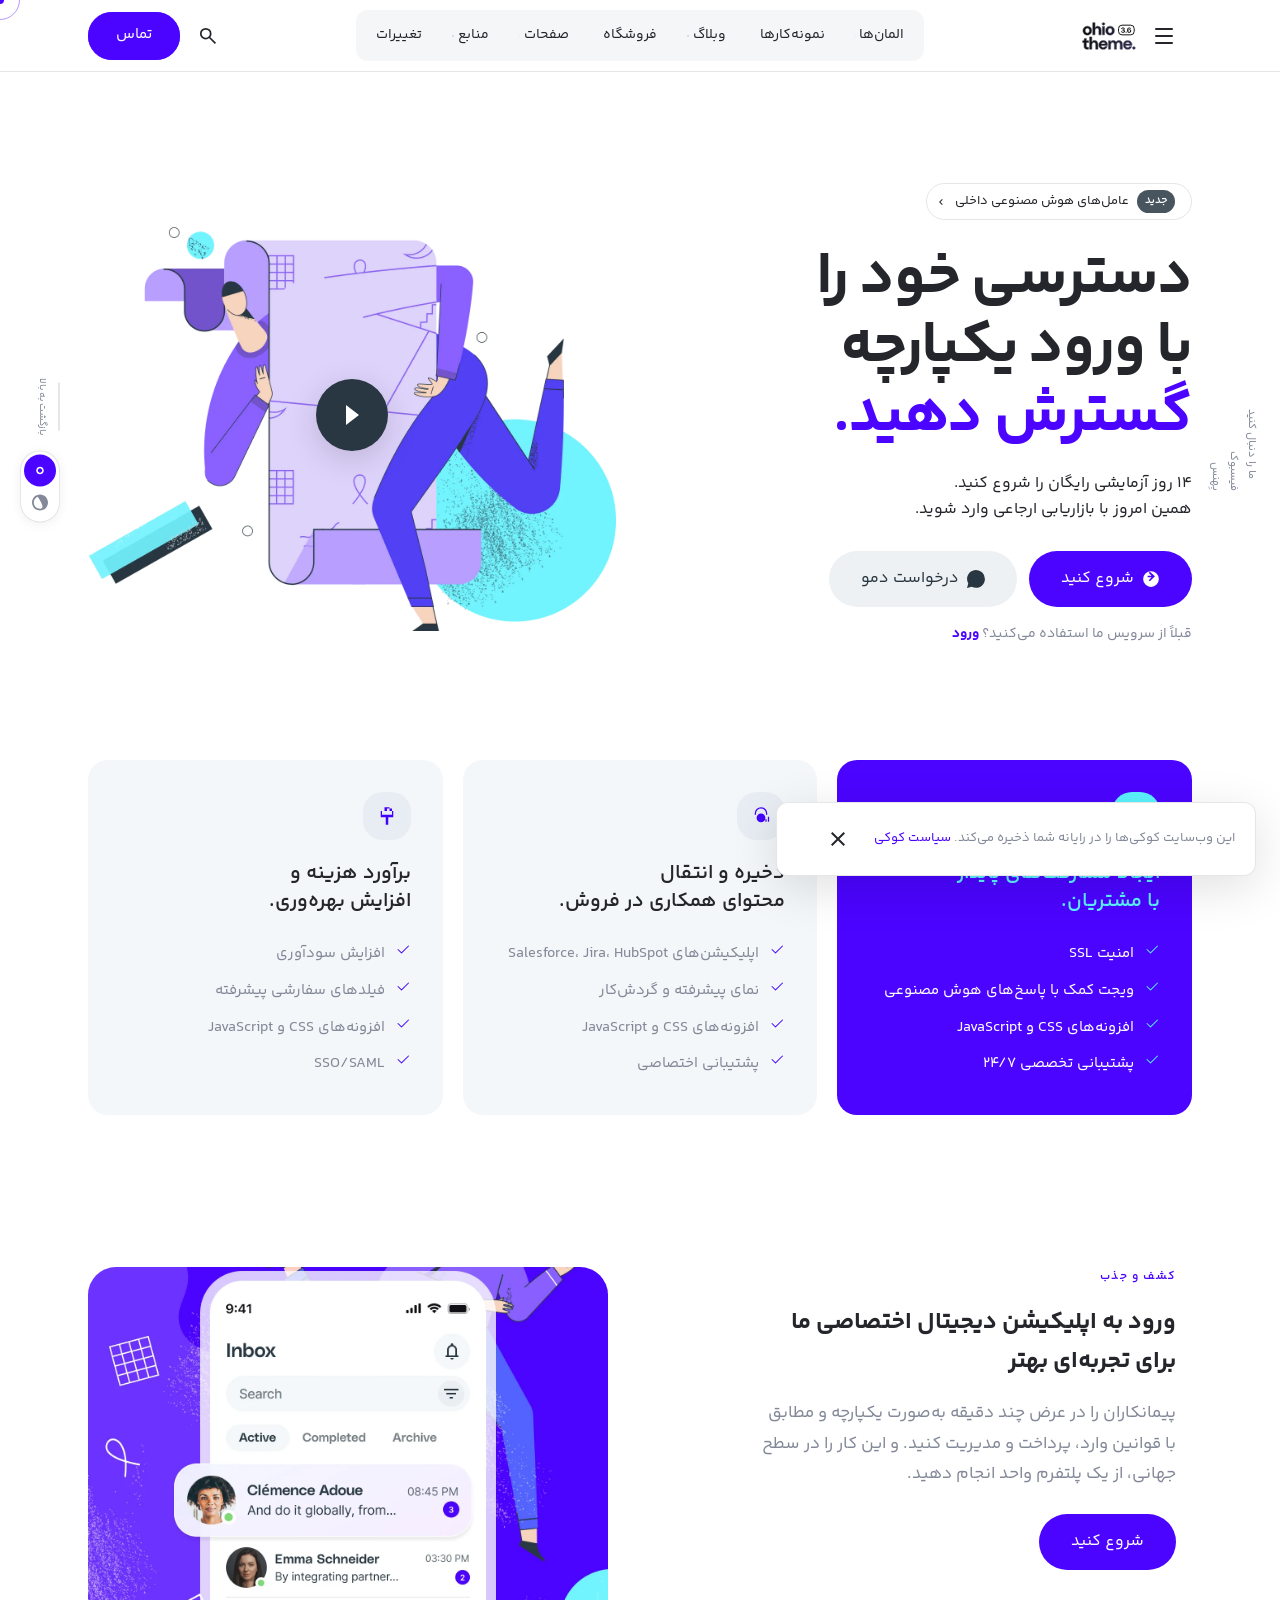
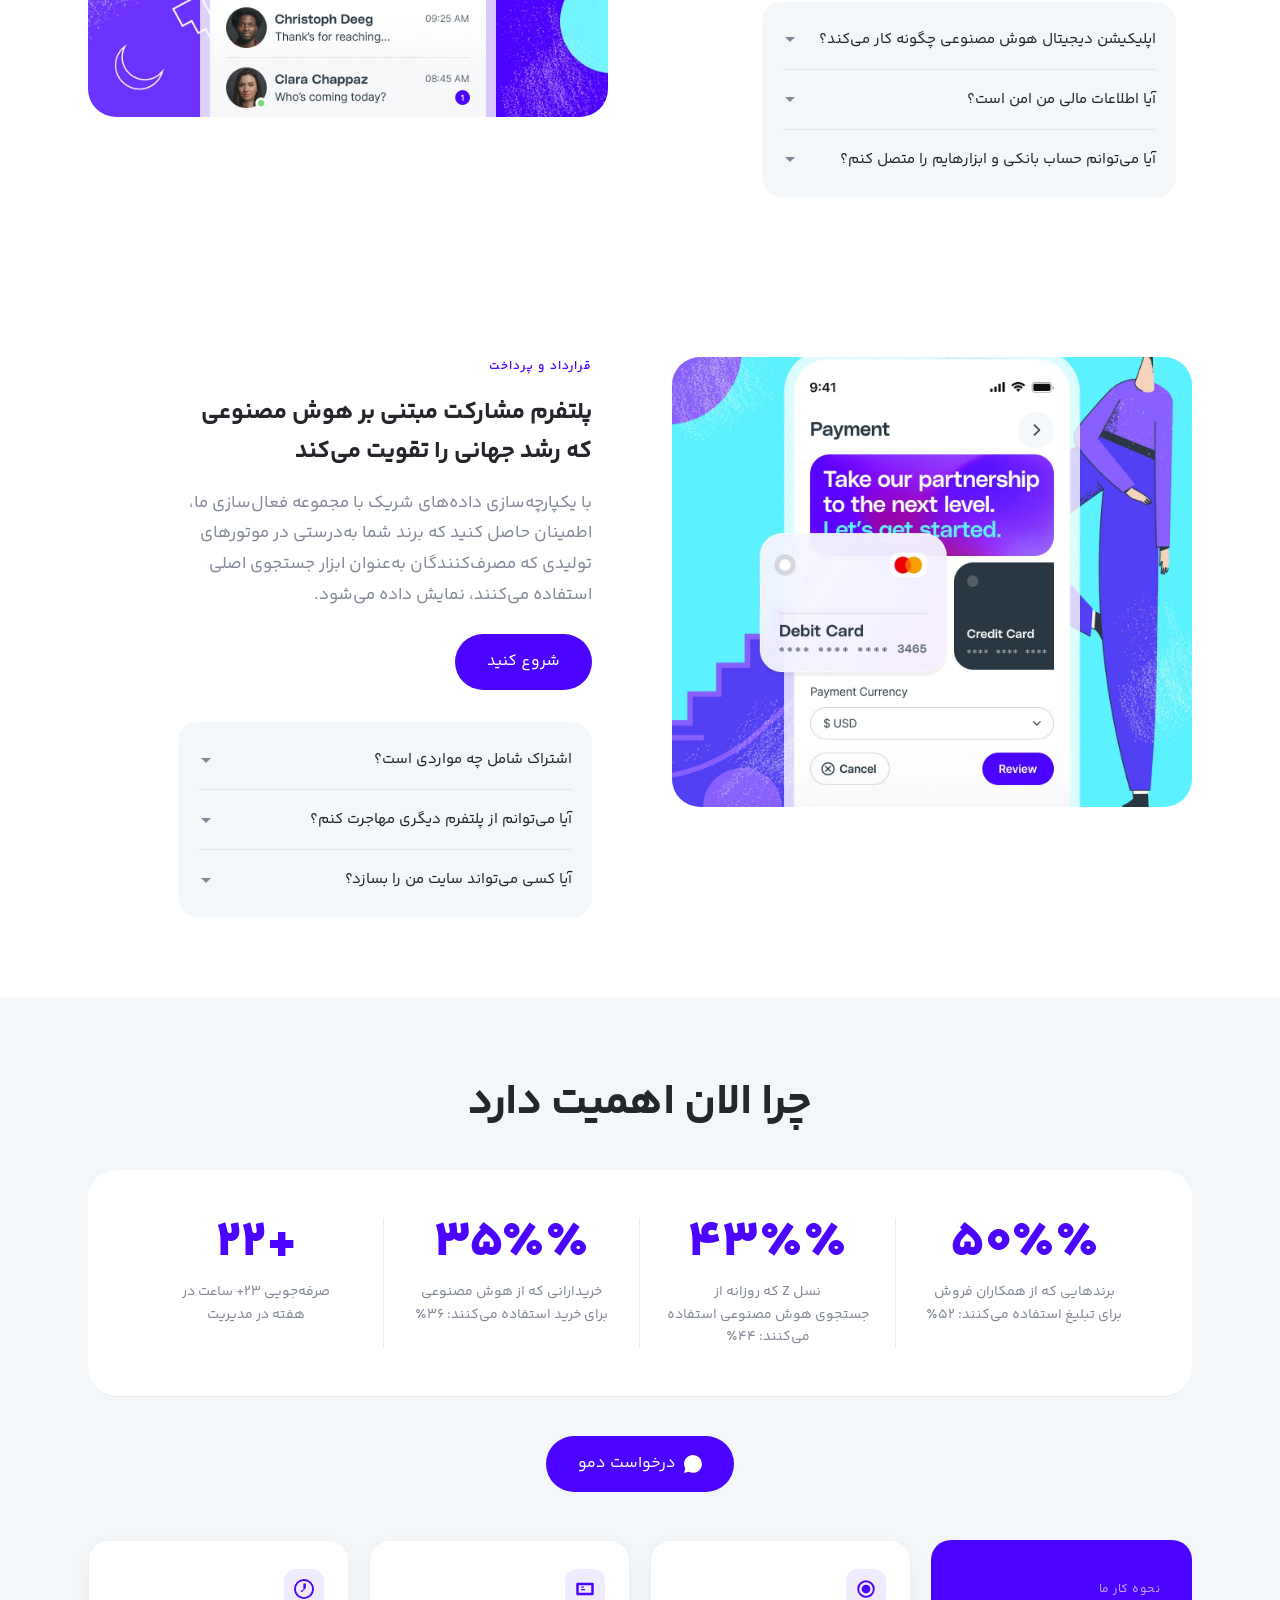
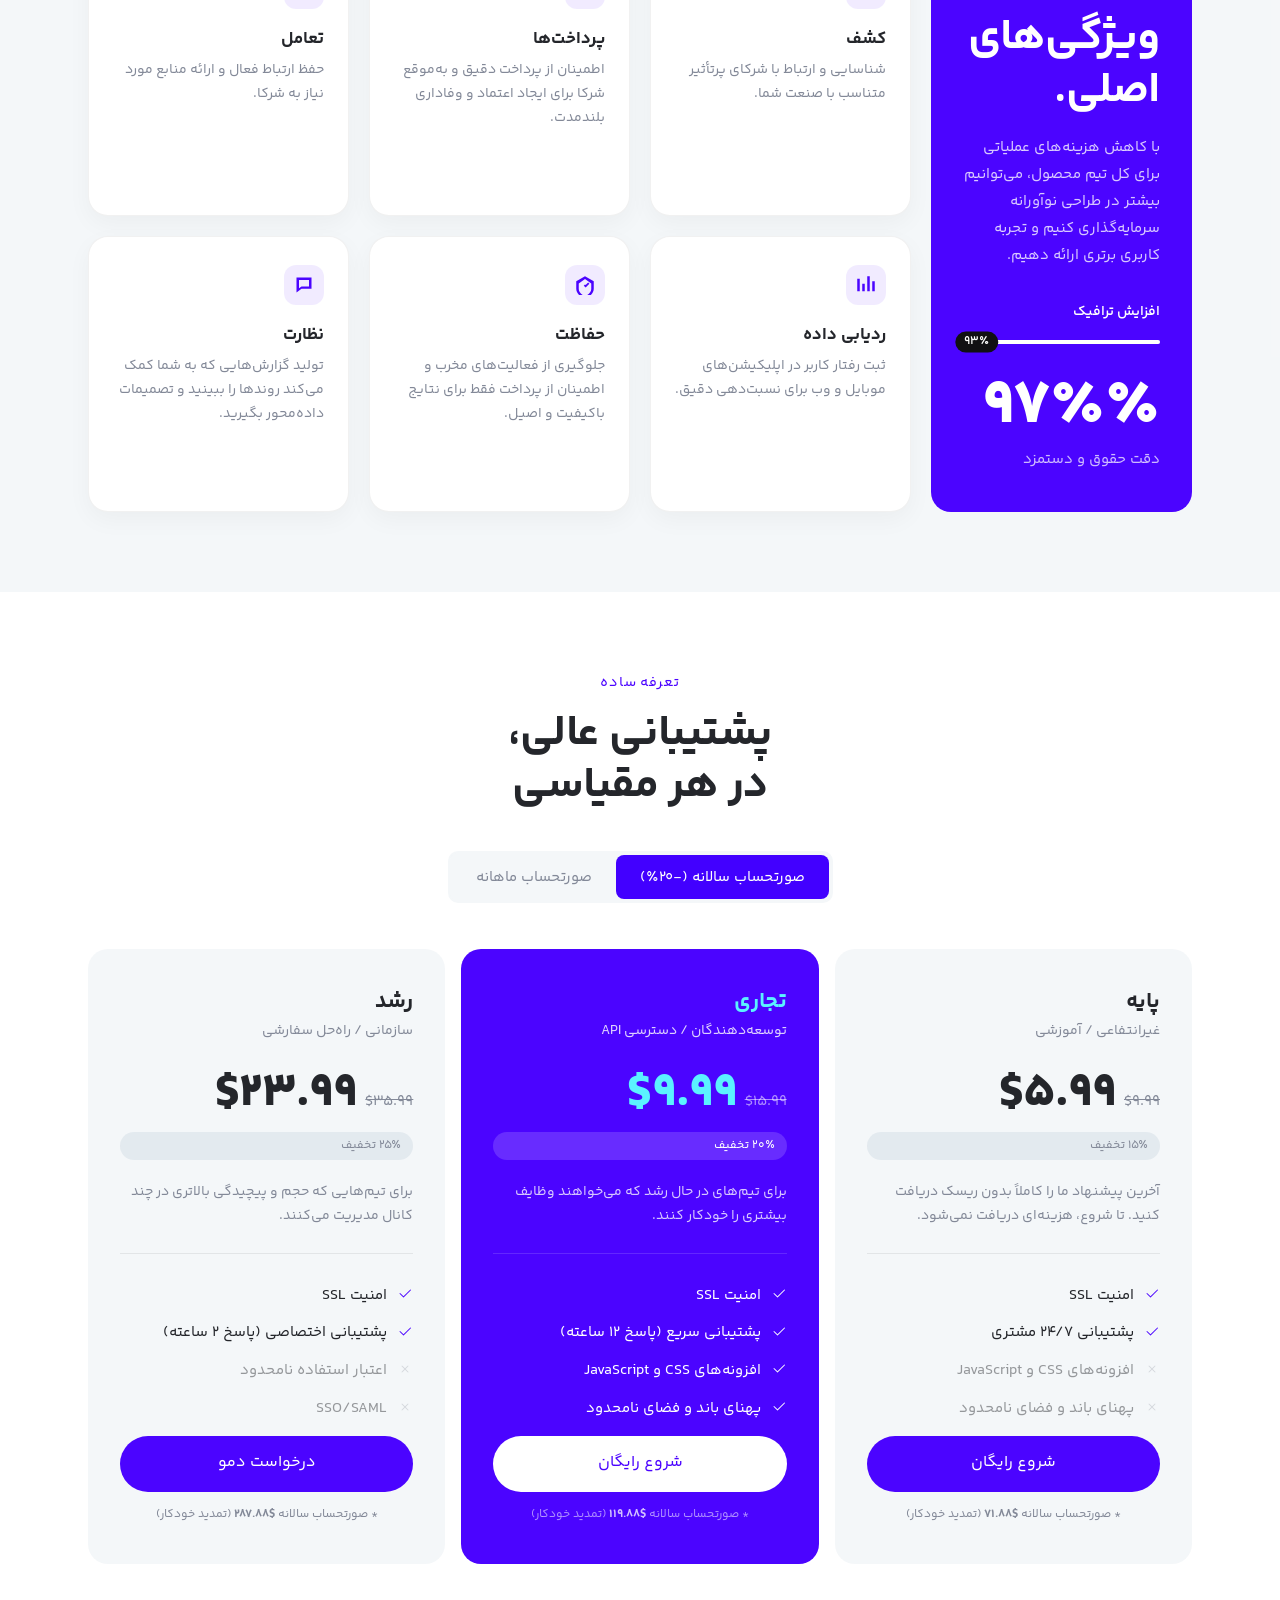
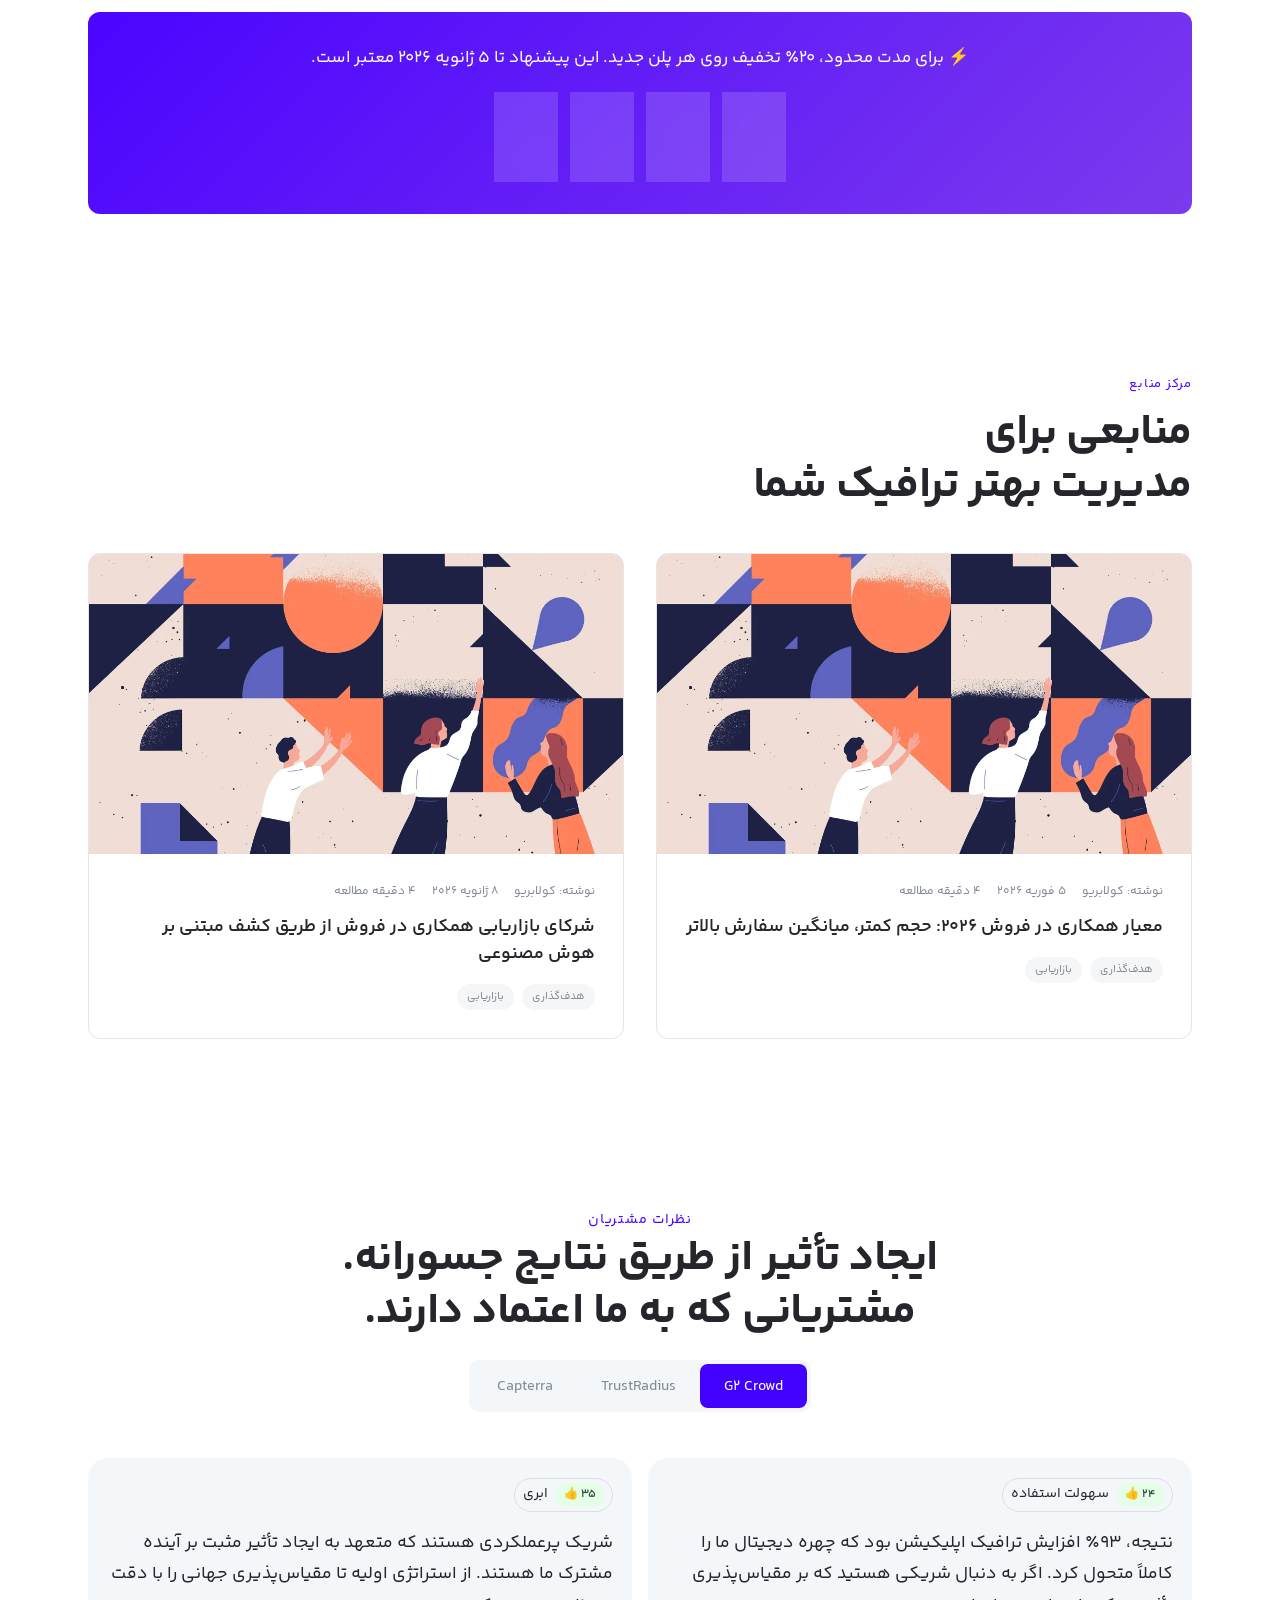
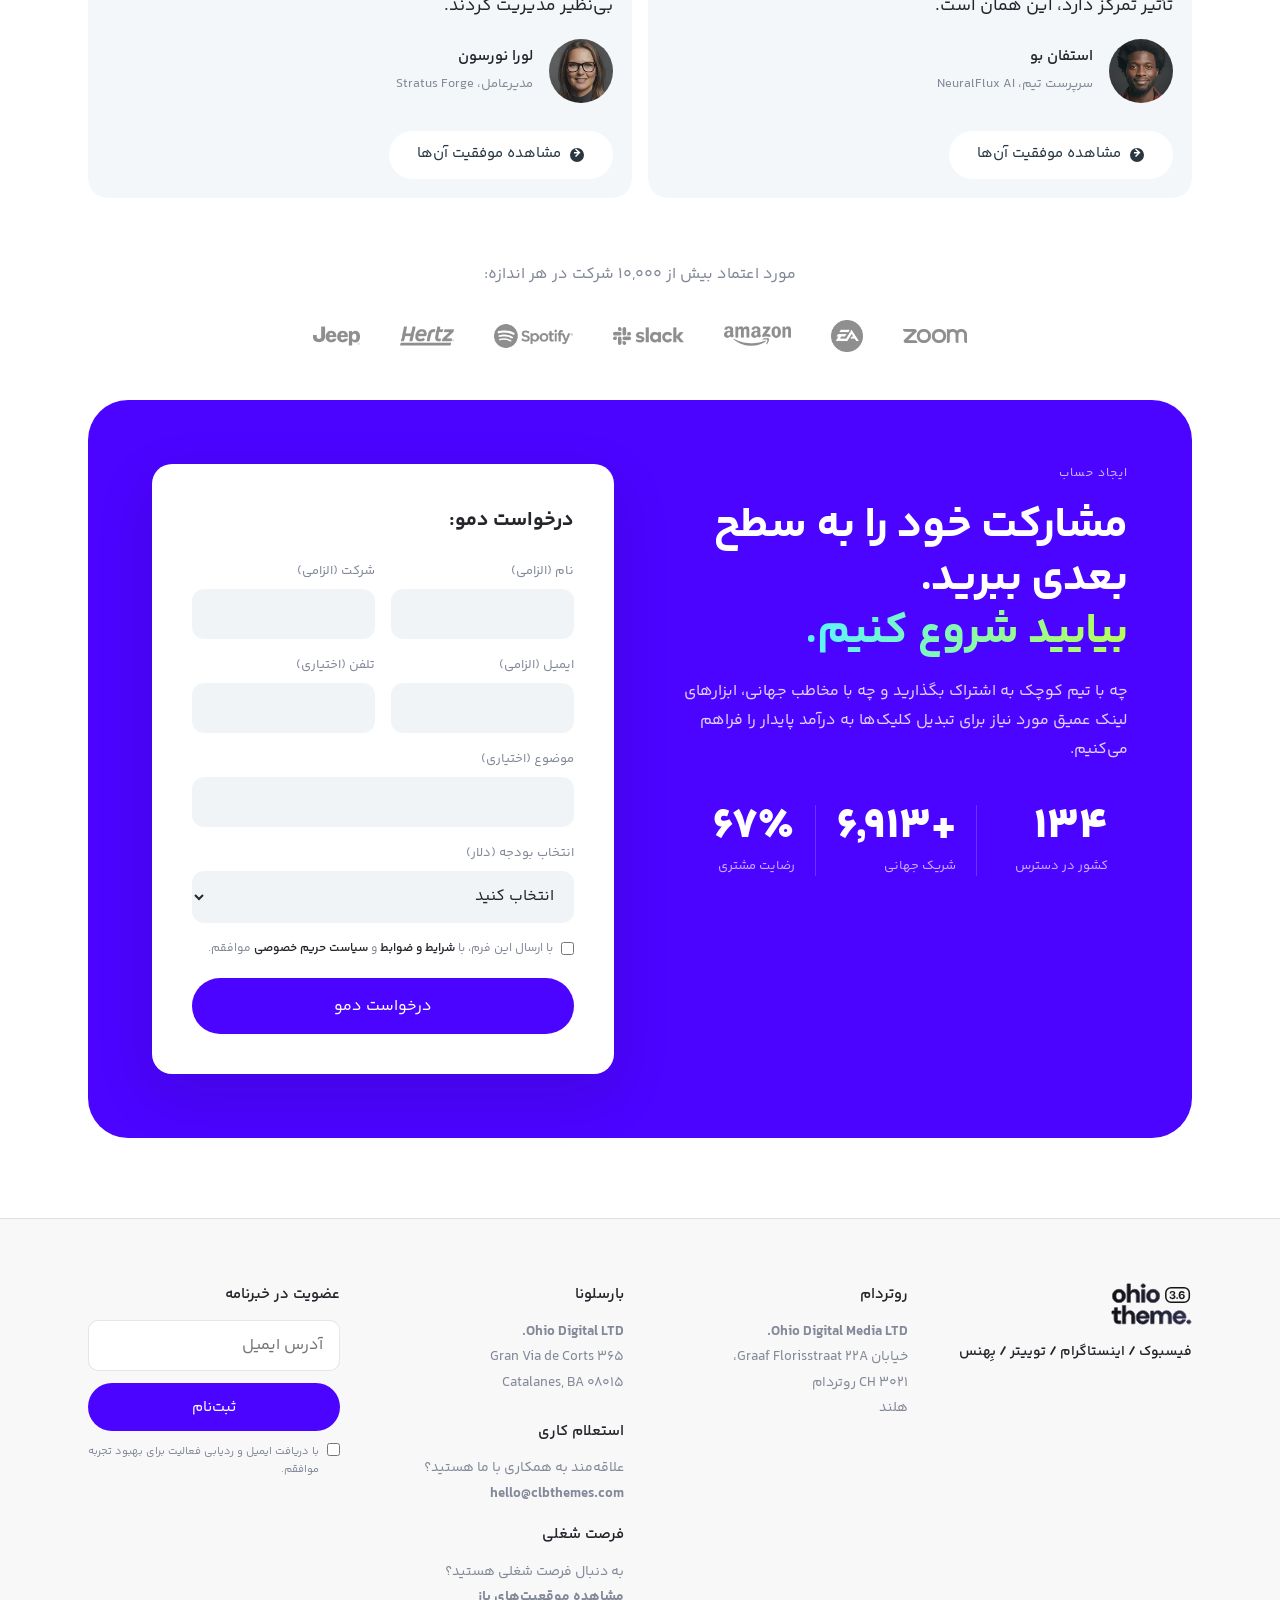
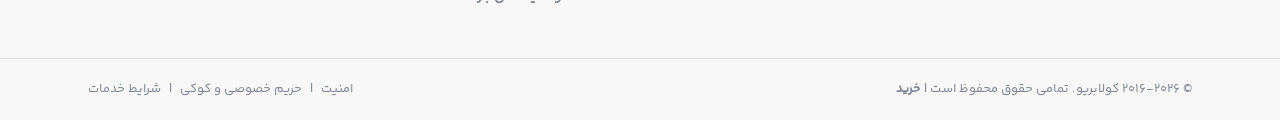
==== commit 3e1893e3: "Fix mobile header overlap and center hero content - Split branding from left-part for proper 3-colum" ====
--- a/public/index.html
+++ b/public/index.html
@@ -33,11 +33,11 @@
 <div class="page-container header-wrap">
 <div class="left-part">
 <button class="hamburger-button" data-menu-open aria-label="منو" type="button"><div class="hamburger icon-button"><span class="icon-bar"></span><span class="icon-bar"></span><span class="icon-bar"></span></div></button>
+</div>
 <div class="branding"><a class="branding-title" href="/"><div class="logo">
 <img src="assets/images/TuLQy7xn-logo3.6.svg" class="light-scheme-logo" alt="Ohio" width="140" height="32">
 <img src="assets/images/V8tKuZAP-logo3.6__inverse.svg" class="dark-scheme-logo" alt="Ohio" width="140" height="32">
 </div></a></div>
-</div>
 <nav class="nav" id="site-navigation"><div class="nav-container"><ul class="menu">
 <li><a href="#" class="menu-link main-menu-link"><span>المان‌ها</span><span class="has-submenu-icon"><svg width="10" height="10" viewBox="0 0 24 24" fill="currentColor"><path d="M0 7.33l2.83-2.83 9.17 9.34 9.17-9.34L24 7.33 12 19.5 0 7.33z"/></svg></span></a></li>
 <li><a href="#" class="menu-link main-menu-link"><span>نمونه‌کارها</span><span class="has-submenu-icon"><svg width="10" height="10" viewBox="0 0 24 24" fill="currentColor"><path d="M0 7.33l2.83-2.83 9.17 9.34 9.17-9.34L24 7.33 12 19.5 0 7.33z"/></svg></span></a></li>
--- a/public/css/main.css
+++ b/public/css/main.css
@@ -254,8 +254,9 @@
   position: relative;
 }
 
-.left-part { display: flex; align-items: center; gap: 0.75rem; z-index: 2; }
-.right-part { display: flex; align-items: center; gap: 0.5rem; z-index: 2; }
+.left-part { display: flex; align-items: center; gap: 0.75rem; z-index: 2; flex-shrink: 0; }
+.right-part { display: flex; align-items: center; gap: 0.5rem; z-index: 2; flex-shrink: 0; margin-inline-start: auto; }
+.branding { z-index: 1; flex-shrink: 0; }
 
 .hamburger-button { padding: 0.5rem; }
 .hamburger.icon-button {
@@ -343,6 +344,8 @@
   display: inline-flex;
   align-items: center;
   justify-content: center;
+  flex-shrink: 0;
+  isolation: isolate;
 }
 .contact-button-wrap .button { position: relative; z-index: 1; }
 .contact-wave {
@@ -352,11 +355,16 @@
   border: 2px solid color-mix(in srgb, var(--clb-color-primary) 55%, transparent);
   animation: contact-wave 2.4s cubic-bezier(0, 0, 0.2, 1) infinite;
   pointer-events: none;
+  z-index: 0;
 }
 .contact-wave:nth-child(2) { animation-delay: 1.2s; }
 @keyframes contact-wave {
   0% { transform: scale(1); opacity: 0.75; }
   100% { transform: scale(2.15); opacity: 0; }
+}
+@keyframes contact-wave-mobile {
+  0% { transform: scale(1); opacity: 0.6; }
+  100% { transform: scale(1.45); opacity: 0; }
 }
 .button.-secondary {
   background: #edf1f4;
@@ -1398,15 +1406,21 @@
   .nav { display: none; }
   .header-wrap {
     display: grid;
-    grid-template-columns: 1fr auto 1fr;
+    grid-template-columns: auto 1fr auto;
+    gap: 0.5rem;
     align-items: center;
   }
   .left-part { justify-self: start; }
-  .right-part { justify-self: end; }
-  .header-wrap .branding {
-    position: absolute;
-    left: 50%;
-    transform: translateX(-50%);
+  .branding {
+    justify-self: center;
+    text-align: center;
+    min-width: 0;
+  }
+  .branding .logo img { height: 1.5rem; }
+  .right-part {
+    justify-self: end;
+    gap: 0.25rem;
+    margin-inline-start: 0;
   }
   .hero-grid, .section-grid, .cta-grid { grid-template-columns: 1fr; }
   .features-grid { grid-template-columns: repeat(2, 1fr); }
@@ -1423,7 +1437,30 @@
   .service-tables, .pricing-grid, .stats-grid, .blog-grid,
   .features-grid, .features-col, .cta-stats, .form-row, .footer-widgets { grid-template-columns: 1fr; }
   .elements-bar.left { display: none; }
-  .hero-buttons { flex-direction: column; }
+  :root { --header-h: 4rem; }
+  .button.-contact {
+    height: 2.5rem;
+    padding: 0 0.875rem;
+    font-size: 0.8125rem;
+  }
+  .contact-wave { animation-name: contact-wave-mobile; }
+  .hero-section { padding-top: 2rem; }
+  .hero-content {
+    text-align: center;
+    display: flex;
+    flex-direction: column;
+    align-items: center;
+  }
+  .hero-content .heading,
+  .hero-content .heading .title { text-align: center; }
+  .hero-content > p { text-align: center; }
+  .hero-signin { text-align: center; }
+  .hero-buttons {
+    flex-direction: column;
+    align-items: stretch;
+    width: 100%;
+    max-width: 22rem;
+  }
   .hero-buttons .button { width: 100%; }
   .section-content { padding-inline: 1rem; }
   .section-illustration { min-height: 40vh; }
--- a/public/css/main.css
+++ b/public/css/main.css
@@ -254,8 +254,9 @@
   position: relative;
 }
 
-.left-part { display: flex; align-items: center; gap: 0.75rem; z-index: 2; }
-.right-part { display: flex; align-items: center; gap: 0.5rem; z-index: 2; }
+.left-part { display: flex; align-items: center; gap: 0.75rem; z-index: 2; flex-shrink: 0; }
+.right-part { display: flex; align-items: center; gap: 0.5rem; z-index: 2; flex-shrink: 0; margin-inline-start: auto; }
+.branding { z-index: 1; flex-shrink: 0; }
 
 .hamburger-button { padding: 0.5rem; }
 .hamburger.icon-button {
@@ -343,6 +344,8 @@
   display: inline-flex;
   align-items: center;
   justify-content: center;
+  flex-shrink: 0;
+  isolation: isolate;
 }
 .contact-button-wrap .button { position: relative; z-index: 1; }
 .contact-wave {
@@ -352,11 +355,16 @@
   border: 2px solid color-mix(in srgb, var(--clb-color-primary) 55%, transparent);
   animation: contact-wave 2.4s cubic-bezier(0, 0, 0.2, 1) infinite;
   pointer-events: none;
+  z-index: 0;
 }
 .contact-wave:nth-child(2) { animation-delay: 1.2s; }
 @keyframes contact-wave {
   0% { transform: scale(1); opacity: 0.75; }
   100% { transform: scale(2.15); opacity: 0; }
+}
+@keyframes contact-wave-mobile {
+  0% { transform: scale(1); opacity: 0.6; }
+  100% { transform: scale(1.45); opacity: 0; }
 }
 .button.-secondary {
   background: #edf1f4;
@@ -1398,15 +1406,21 @@
   .nav { display: none; }
   .header-wrap {
     display: grid;
-    grid-template-columns: 1fr auto 1fr;
+    grid-template-columns: auto 1fr auto;
+    gap: 0.5rem;
     align-items: center;
   }
   .left-part { justify-self: start; }
-  .right-part { justify-self: end; }
-  .header-wrap .branding {
-    position: absolute;
-    left: 50%;
-    transform: translateX(-50%);
+  .branding {
+    justify-self: center;
+    text-align: center;
+    min-width: 0;
+  }
+  .branding .logo img { height: 1.5rem; }
+  .right-part {
+    justify-self: end;
+    gap: 0.25rem;
+    margin-inline-start: 0;
   }
   .hero-grid, .section-grid, .cta-grid { grid-template-columns: 1fr; }
   .features-grid { grid-template-columns: repeat(2, 1fr); }
@@ -1423,7 +1437,30 @@
   .service-tables, .pricing-grid, .stats-grid, .blog-grid,
   .features-grid, .features-col, .cta-stats, .form-row, .footer-widgets { grid-template-columns: 1fr; }
   .elements-bar.left { display: none; }
-  .hero-buttons { flex-direction: column; }
+  :root { --header-h: 4rem; }
+  .button.-contact {
+    height: 2.5rem;
+    padding: 0 0.875rem;
+    font-size: 0.8125rem;
+  }
+  .contact-wave { animation-name: contact-wave-mobile; }
+  .hero-section { padding-top: 2rem; }
+  .hero-content {
+    text-align: center;
+    display: flex;
+    flex-direction: column;
+    align-items: center;
+  }
+  .hero-content .heading,
+  .hero-content .heading .title { text-align: center; }
+  .hero-content > p { text-align: center; }
+  .hero-signin { text-align: center; }
+  .hero-buttons {
+    flex-direction: column;
+    align-items: stretch;
+    width: 100%;
+    max-width: 22rem;
+  }
   .hero-buttons .button { width: 100%; }
   .section-content { padding-inline: 1rem; }
   .section-illustration { min-height: 40vh; }
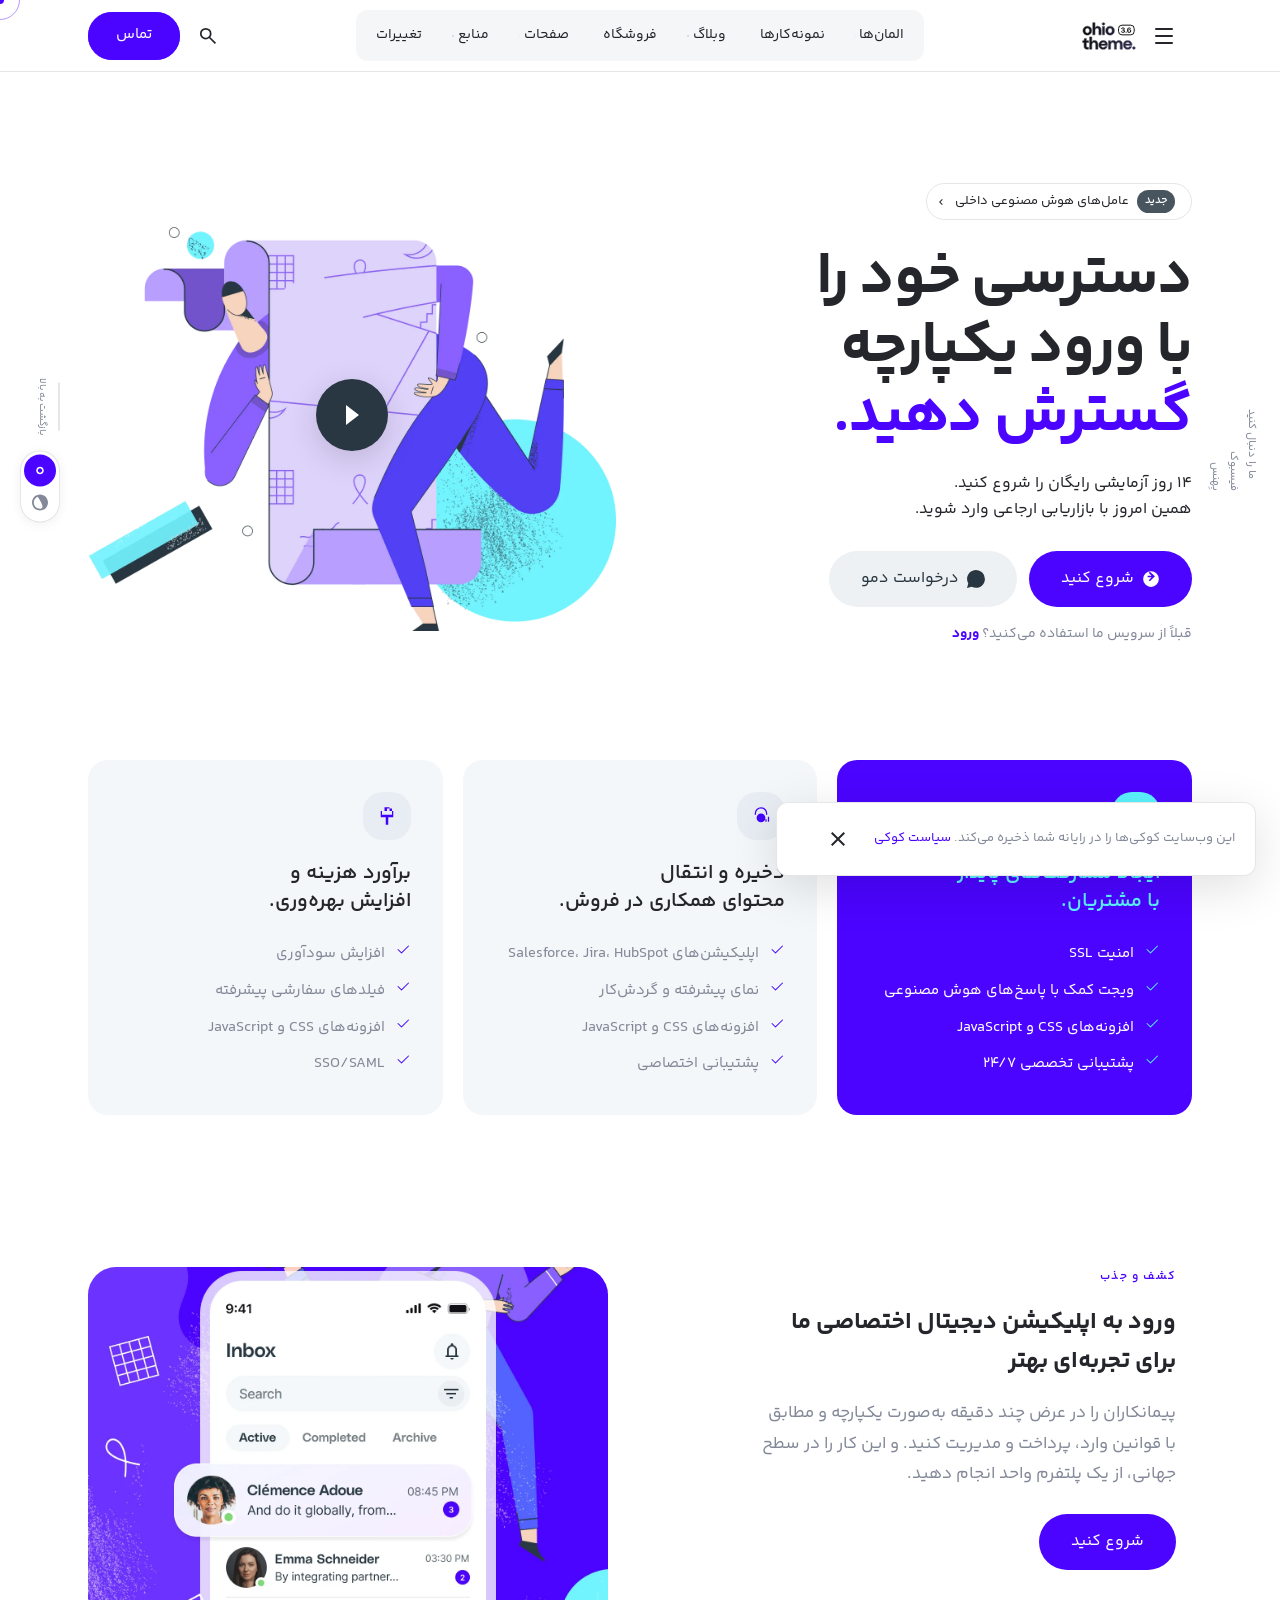
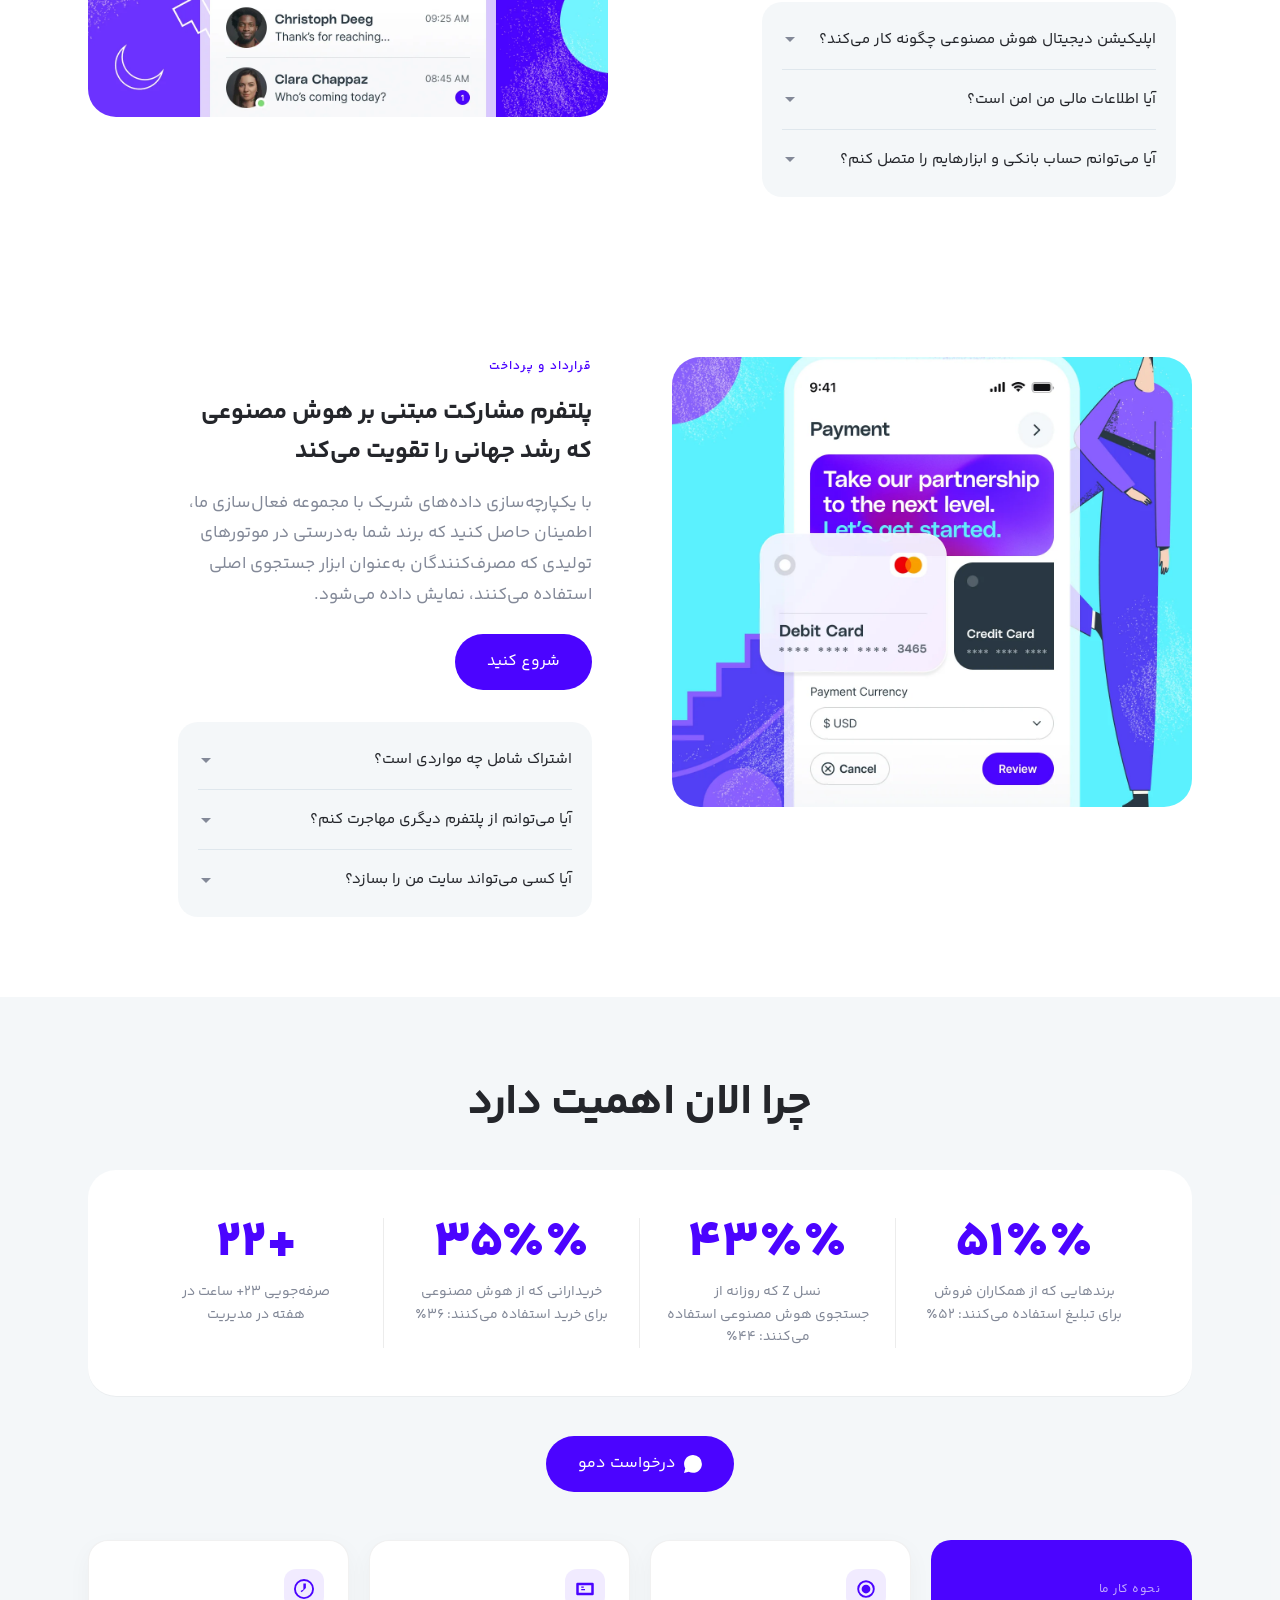
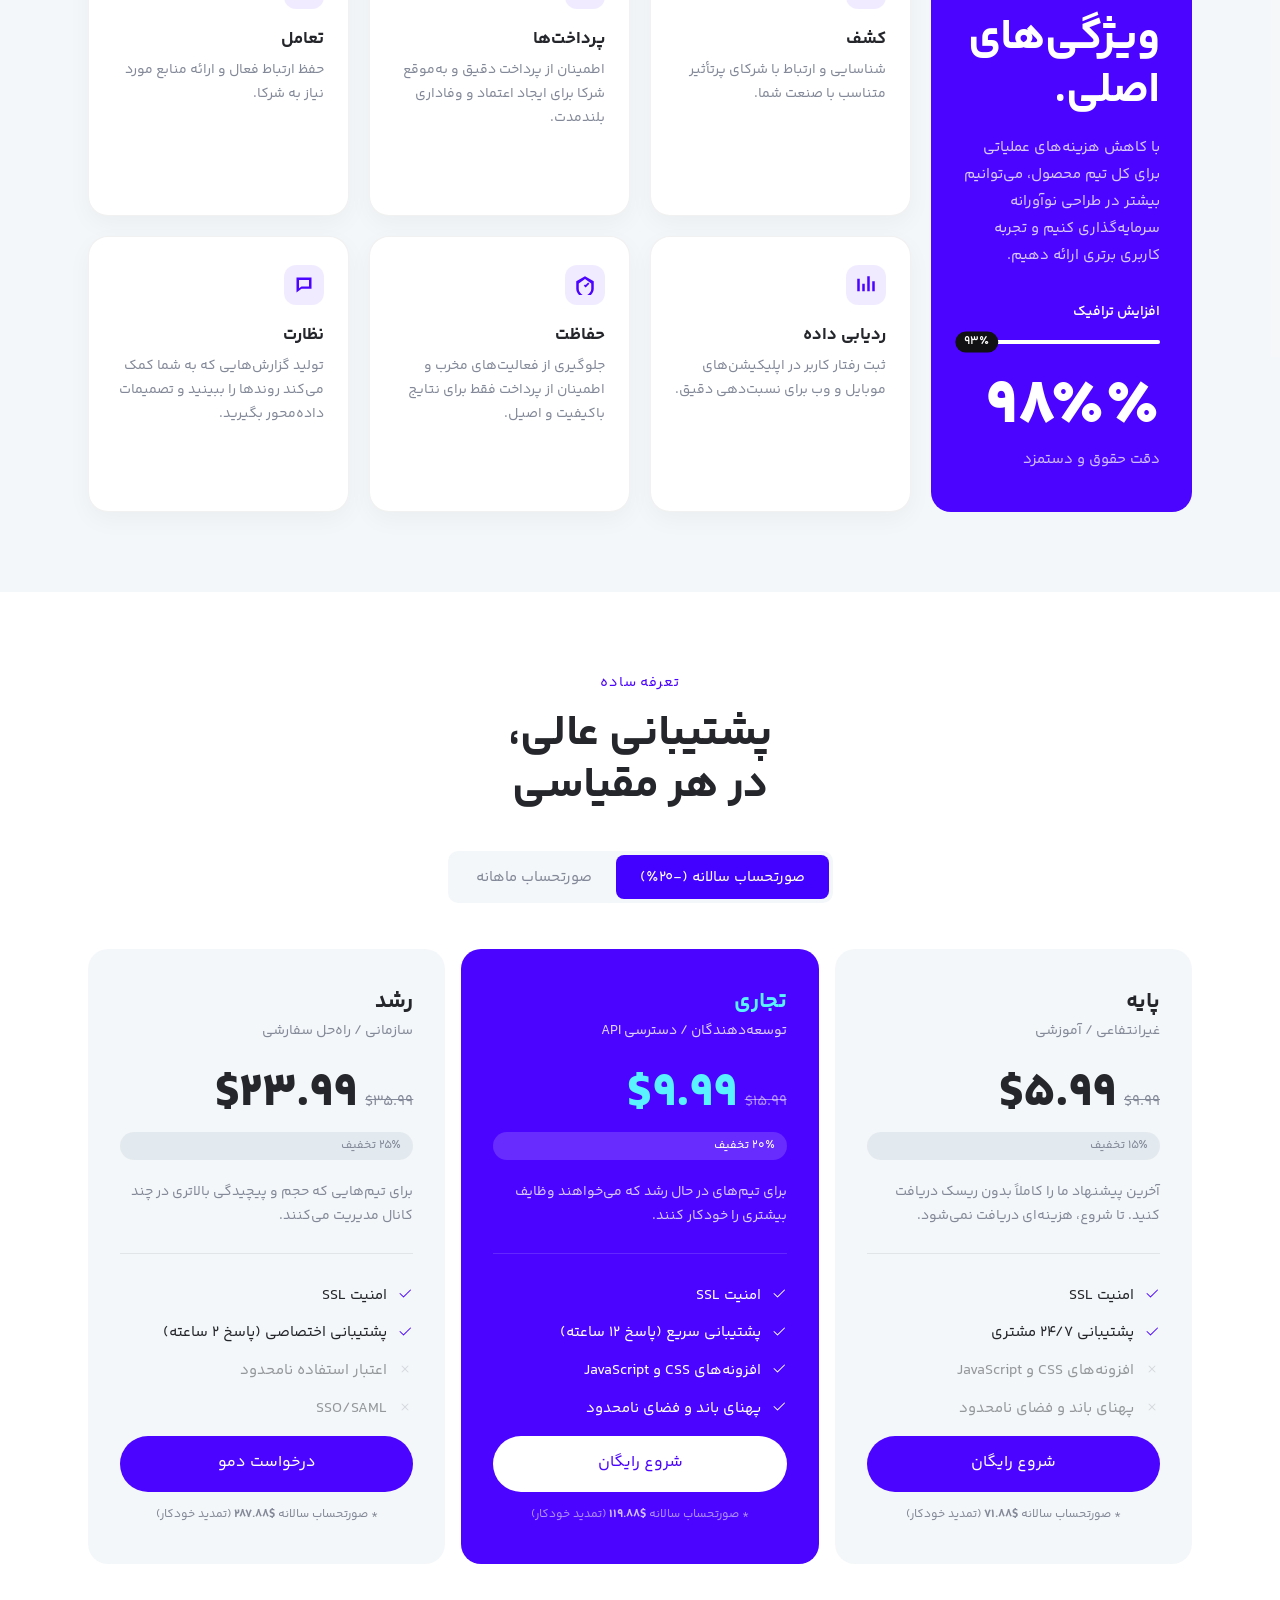
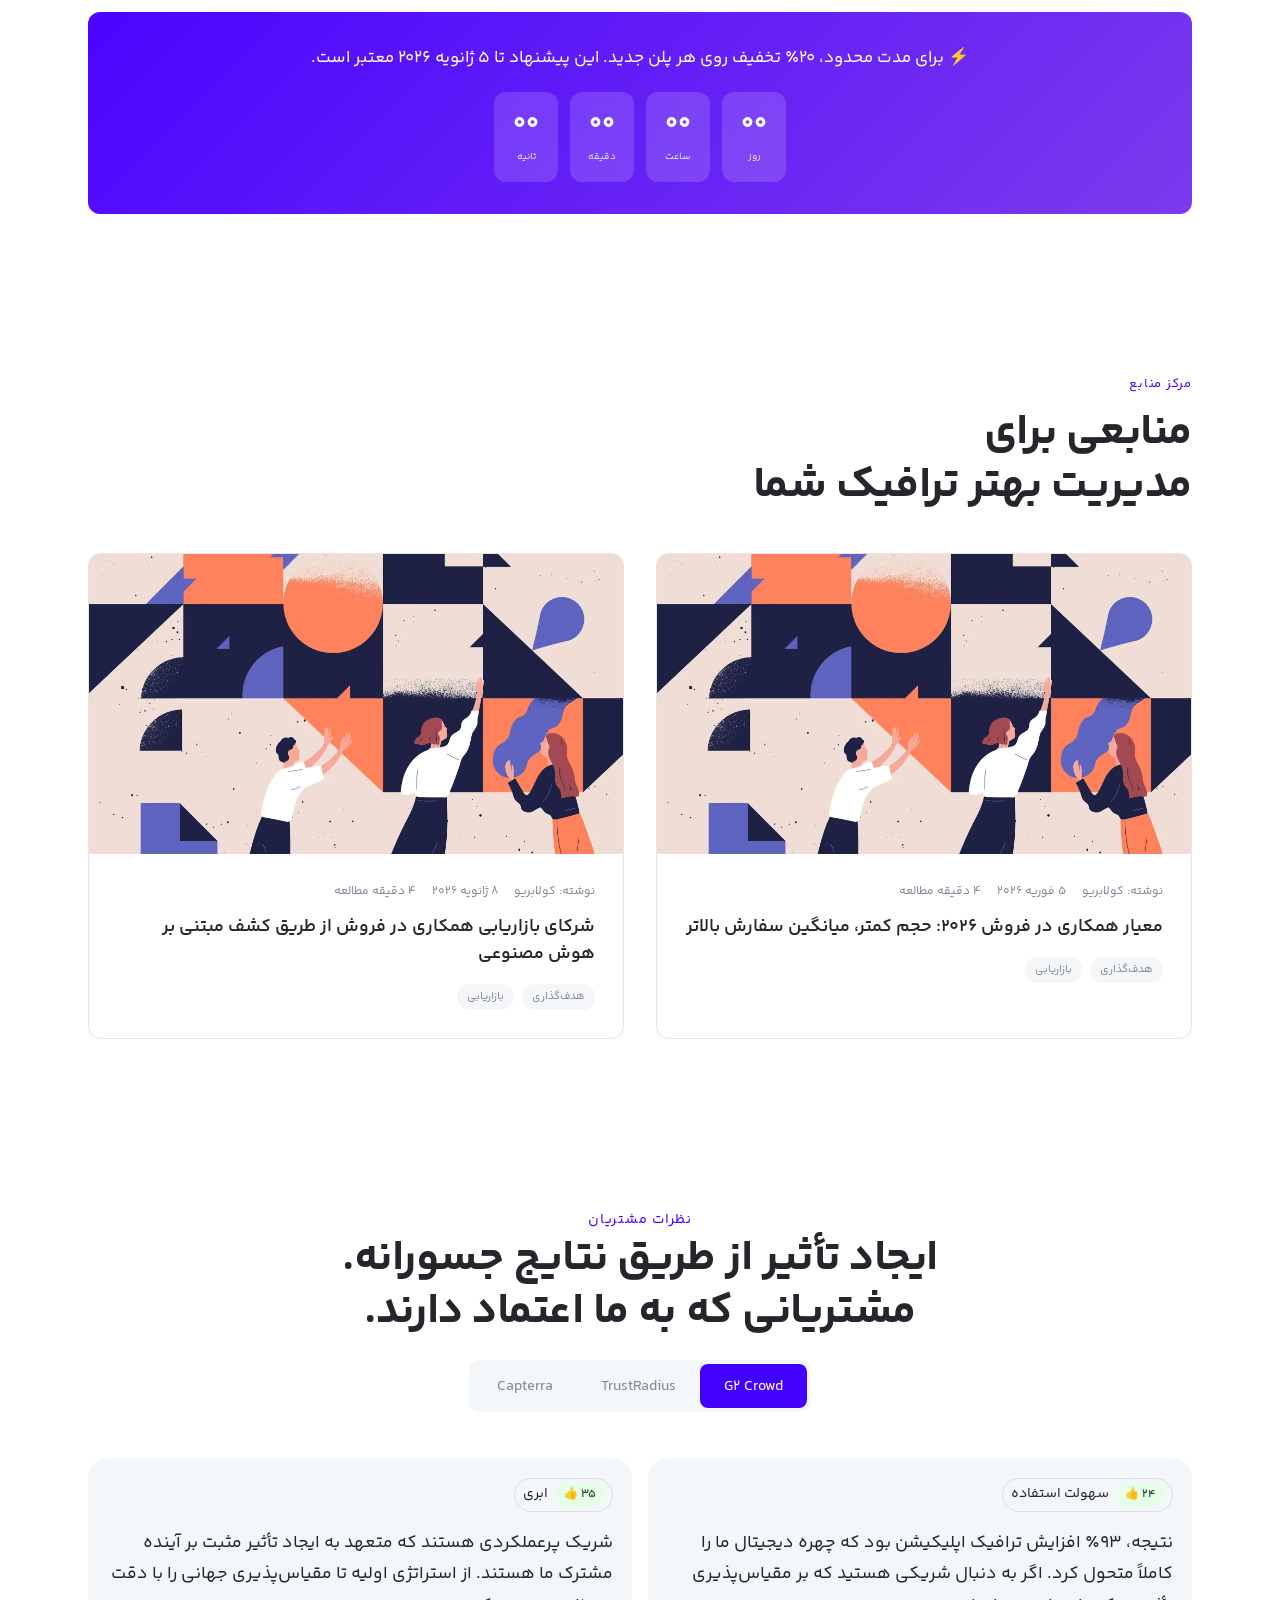
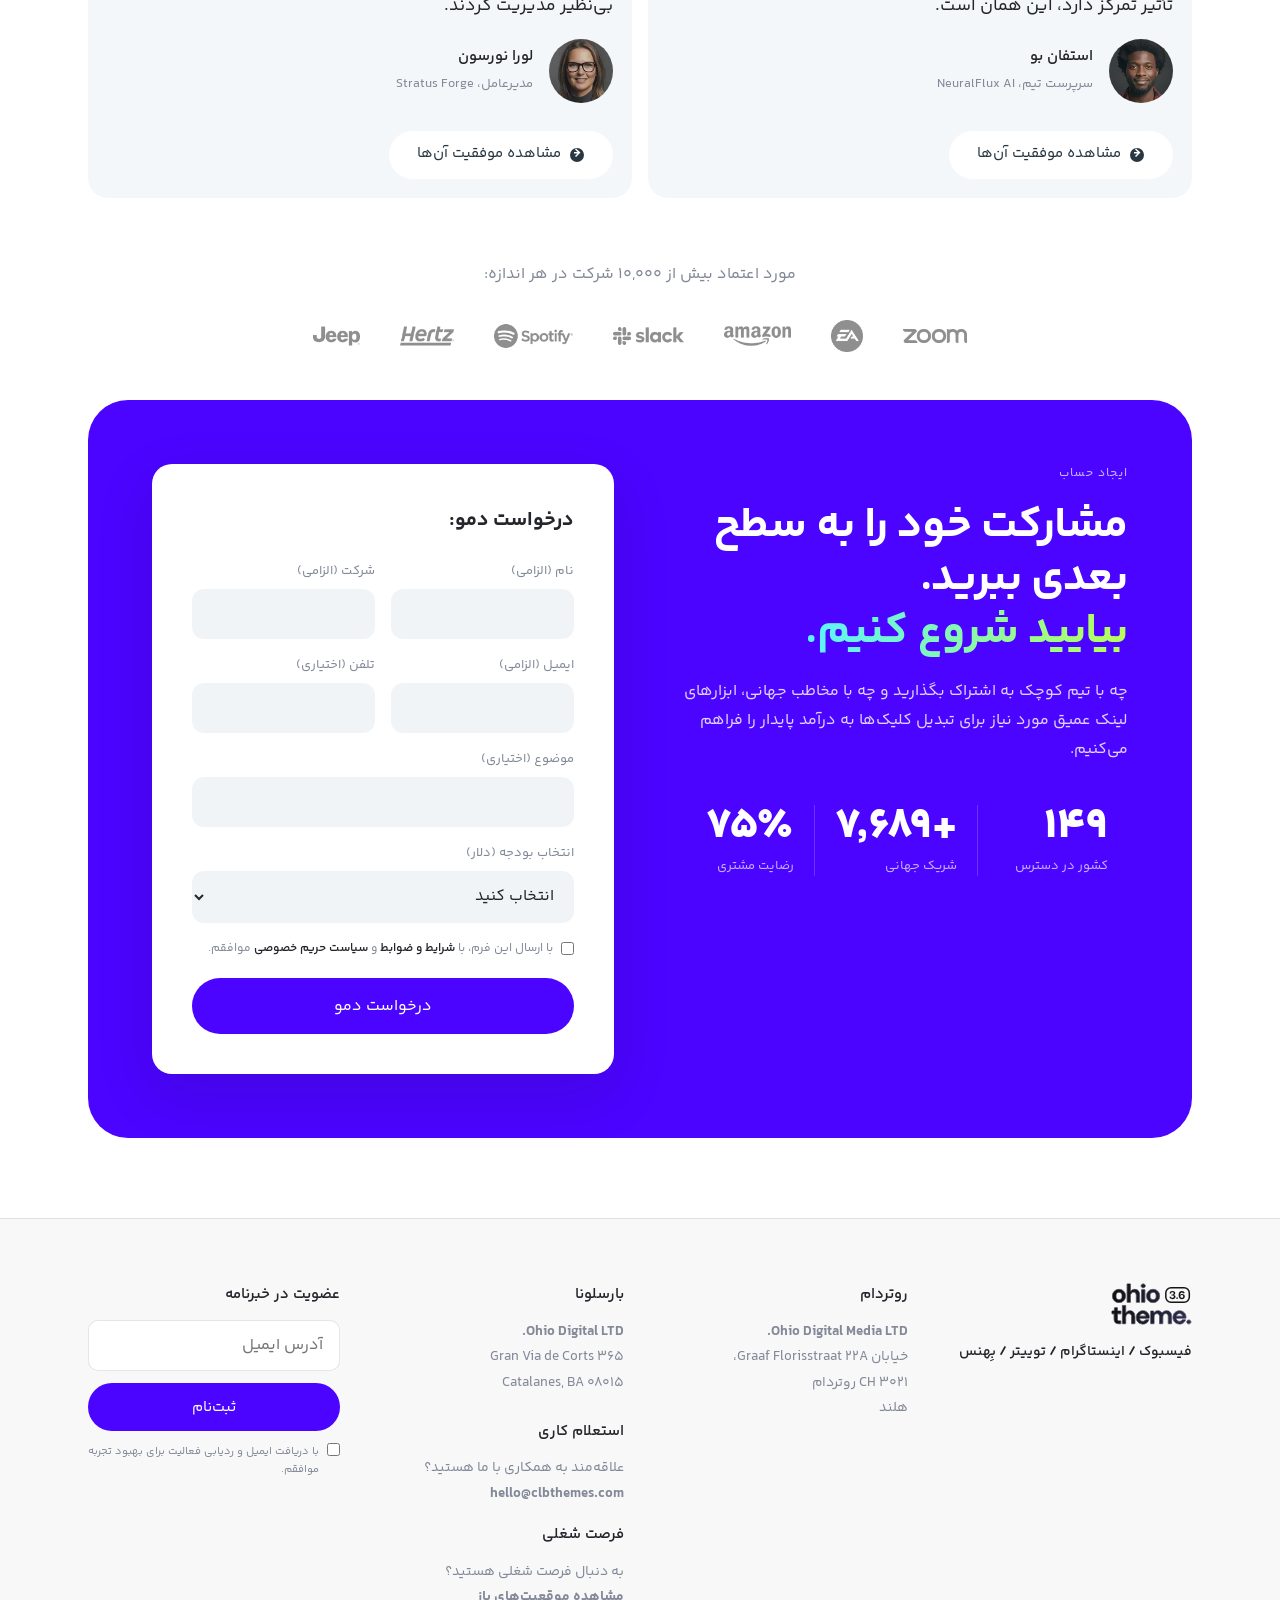
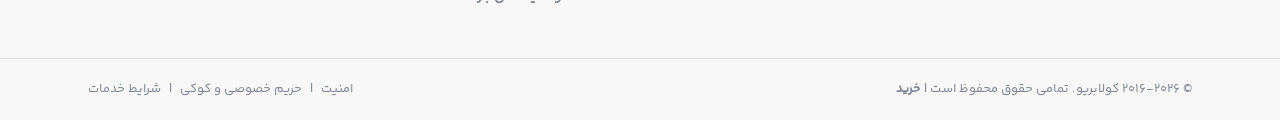
==== commit 47ec175f: "Add responsive sliders for reviews and resource hub sections - Mobile: single-slide carousel with sw" ====
--- a/public/index.html
+++ b/public/index.html
@@ -174,9 +174,18 @@
 </div></section><section class="pricing-block" id="pricing"><div class="page-container"><div class="heading -center"><div class="subtitle">تعرفه ساده</div><h2 class="title">پشتیبانی عالی،<br>در هر مقیاسی</h2></div><div class="tabs pricing-tabs"><div class="tabs-nav"><span class="tabs-nav-line"></span><button type="button" class="is-active">صورتحساب سالانه (-۲۰٪)</button><button type="button">صورتحساب ماهانه</button></div><div class="tab-panel is-active"><div class="pricing-grid"><div class="pricing-table"><div class="pricing-table-headline"><h5 class="title">پایه</h5><p class="subtitle">غیرانتفاعی / آموزشی</p></div><div class="pricing-table-price"><s class="old-price">$9.99</s><span class="price-number">$5.99</span><span class="tag">۱۵٪ تخفیف</span></div><div class="pricing-table-details">آخرین پیشنهاد ما را کاملاً بدون ریسک دریافت کنید. تا شروع، هزینه‌ای دریافت نمی‌شود.</div><ul class="pricing-table-features"><li class="exist"><i class="icon"><svg width="16" height="16" viewBox="0 0 16 16" fill="currentColor"><path d="M13.854 3.646a.5.5 0 0 1 0 .708l-7 7a.5.5 0 0 1-.708 0l-3.5-3.5a.5.5 0 1 1 .708-.708L6.5 10.293l6.646-6.647a.5.5 0 0 1 .708 0z"/></svg></i><span class="title">امنیت SSL</span></li><li class="exist"><i class="icon"><svg width="16" height="16" viewBox="0 0 16 16" fill="currentColor"><path d="M13.854 3.646a.5.5 0 0 1 0 .708l-7 7a.5.5 0 0 1-.708 0l-3.5-3.5a.5.5 0 1 1 .708-.708L6.5 10.293l6.646-6.647a.5.5 0 0 1 .708 0z"/></svg></i><span class="title">پشتیبانی ۲۴/۷ مشتری</span></li><li class="missing"><i class="icon"><svg width="16" height="16" viewBox="0 0 16 16" fill="currentColor"><path d="M4.646 4.646a.5.5 0 0 1 .708 0L8 7.293l2.646-2.647a.5.5 0 0 1 .708.708L8.707 8l2.647 2.646a.5.5 0 0 1-.708.708L8 8.707l-2.646 2.647a.5.5 0 0 1-.708-.708L7.293 8 4.646 5.354a.5.5 0 0 1 0-.708z"/></svg></i><span class="title">افزونه‌های CSS و JavaScript</span></li><li class="missing"><i class="icon"><svg width="16" height="16" viewBox="0 0 16 16" fill="currentColor"><path d="M4.646 4.646a.5.5 0 0 1 .708 0L8 7.293l2.646-2.647a.5.5 0 0 1 .708.708L8.707 8l2.647 2.646a.5.5 0 0 1-.708.708L8 8.707l-2.646 2.647a.5.5 0 0 1-.708-.708L7.293 8 4.646 5.354a.5.5 0 0 1 0-.708z"/></svg></i><span class="title">پهنای باند و فضای نامحدود</span></li></ul><a href="#" class="button -default -large">شروع رایگان</a><p class="pricing-note">* صورتحساب سالانه <strong>$71.88</strong> (تمدید خودکار)</p></div><div class="pricing-table -featured"><div class="pricing-table-headline"><h5 class="title">تجاری</h5><p class="subtitle">توسعه‌دهندگان / دسترسی API</p></div><div class="pricing-table-price"><s class="old-price">$15.99</s><span class="price-number">$9.99</span><span class="tag">۲۰٪ تخفیف</span></div><div class="pricing-table-details">برای تیم‌های در حال رشد که می‌خواهند وظایف بیشتری را خودکار کنند.</div><ul class="pricing-table-features"><li class="exist"><i class="icon"><svg width="16" height="16" viewBox="0 0 16 16" fill="currentColor"><path d="M13.854 3.646a.5.5 0 0 1 0 .708l-7 7a.5.5 0 0 1-.708 0l-3.5-3.5a.5.5 0 1 1 .708-.708L6.5 10.293l6.646-6.647a.5.5 0 0 1 .708 0z"/></svg></i><span class="title">امنیت SSL</span></li><li class="exist"><i class="icon"><svg width="16" height="16" viewBox="0 0 16 16" fill="currentColor"><path d="M13.854 3.646a.5.5 0 0 1 0 .708l-7 7a.5.5 0 0 1-.708 0l-3.5-3.5a.5.5 0 1 1 .708-.708L6.5 10.293l6.646-6.647a.5.5 0 0 1 .708 0z"/></svg></i><span class="title">پشتیبانی سریع (پاسخ ۱۲ ساعته)</span></li><li class="exist"><i class="icon"><svg width="16" height="16" viewBox="0 0 16 16" fill="currentColor"><path d="M13.854 3.646a.5.5 0 0 1 0 .708l-7 7a.5.5 0 0 1-.708 0l-3.5-3.5a.5.5 0 1 1 .708-.708L6.5 10.293l6.646-6.647a.5.5 0 0 1 .708 0z"/></svg></i><span class="title">افزونه‌های CSS و JavaScript</span></li><li class="exist"><i class="icon"><svg width="16" height="16" viewBox="0 0 16 16" fill="currentColor"><path d="M13.854 3.646a.5.5 0 0 1 0 .708l-7 7a.5.5 0 0 1-.708 0l-3.5-3.5a.5.5 0 1 1 .708-.708L6.5 10.293l6.646-6.647a.5.5 0 0 1 .708 0z"/></svg></i><span class="title">پهنای باند و فضای نامحدود</span></li></ul><a href="#" class="button -default -large">شروع رایگان</a><p class="pricing-note">* صورتحساب سالانه <strong>$119.88</strong> (تمدید خودکار)</p></div><div class="pricing-table"><div class="pricing-table-headline"><h5 class="title">رشد</h5><p class="subtitle">سازمانی / راه‌حل سفارشی</p></div><div class="pricing-table-price"><s class="old-price">$35.99</s><span class="price-number">$23.99</span><span class="tag">۲۵٪ تخفیف</span></div><div class="pricing-table-details">برای تیم‌هایی که حجم و پیچیدگی بالاتری در چند کانال مدیریت می‌کنند.</div><ul class="pricing-table-features"><li class="exist"><i class="icon"><svg width="16" height="16" viewBox="0 0 16 16" fill="currentColor"><path d="M13.854 3.646a.5.5 0 0 1 0 .708l-7 7a.5.5 0 0 1-.708 0l-3.5-3.5a.5.5 0 1 1 .708-.708L6.5 10.293l6.646-6.647a.5.5 0 0 1 .708 0z"/></svg></i><span class="title">امنیت SSL</span></li><li class="exist"><i class="icon"><svg width="16" height="16" viewBox="0 0 16 16" fill="currentColor"><path d="M13.854 3.646a.5.5 0 0 1 0 .708l-7 7a.5.5 0 0 1-.708 0l-3.5-3.5a.5.5 0 1 1 .708-.708L6.5 10.293l6.646-6.647a.5.5 0 0 1 .708 0z"/></svg></i><span class="title">پشتیبانی اختصاصی (پاسخ ۲ ساعته)</span></li><li class="missing"><i class="icon"><svg width="16" height="16" viewBox="0 0 16 16" fill="currentColor"><path d="M4.646 4.646a.5.5 0 0 1 .708 0L8 7.293l2.646-2.647a.5.5 0 0 1 .708.708L8.707 8l2.647 2.646a.5.5 0 0 1-.708.708L8 8.707l-2.646 2.647a.5.5 0 0 1-.708-.708L7.293 8 4.646 5.354a.5.5 0 0 1 0-.708z"/></svg></i><span class="title">اعتبار استفاده نامحدود</span></li><li class="missing"><i class="icon"><svg width="16" height="16" viewBox="0 0 16 16" fill="currentColor"><path d="M4.646 4.646a.5.5 0 0 1 .708 0L8 7.293l2.646-2.647a.5.5 0 0 1 .708.708L8.707 8l2.647 2.646a.5.5 0 0 1-.708.708L8 8.707l-2.646 2.647a.5.5 0 0 1-.708-.708L7.293 8 4.646 5.354a.5.5 0 0 1 0-.708z"/></svg></i><span class="title">SSO/SAML</span></li></ul><a href="#" class="button -default -large">درخواست دمو</a><p class="pricing-note">* صورتحساب سالانه <strong>$287.88</strong> (تمدید خودکار)</p></div></div></div><div class="tab-panel"><div class="pricing-grid"><div class="pricing-table"><div class="pricing-table-headline"><h5 class="title">پایه</h5><p class="subtitle">غیرانتفاعی / آموزشی</p></div><div class="pricing-table-price"><s class="old-price">$12.99</s><span class="price-number">$8.99</span><span class="tag">۱۵٪ تخفیف</span></div><div class="pricing-table-details">آخرین پیشنهاد ما را کاملاً بدون ریسک دریافت کنید.</div><ul class="pricing-table-features"><li class="exist"><i class="icon"><svg width="16" height="16" viewBox="0 0 16 16" fill="currentColor"><path d="M13.854 3.646a.5.5 0 0 1 0 .708l-7 7a.5.5 0 0 1-.708 0l-3.5-3.5a.5.5 0 1 1 .708-.708L6.5 10.293l6.646-6.647a.5.5 0 0 1 .708 0z"/></svg></i><span class="title">امنیت SSL</span></li><li class="exist"><i class="icon"><svg width="16" height="16" viewBox="0 0 16 16" fill="currentColor"><path d="M13.854 3.646a.5.5 0 0 1 0 .708l-7 7a.5.5 0 0 1-.708 0l-3.5-3.5a.5.5 0 1 1 .708-.708L6.5 10.293l6.646-6.647a.5.5 0 0 1 .708 0z"/></svg></i><span class="title">پشتیبانی ۲۴/۷ مشتری</span></li><li class="missing"><i class="icon"><svg width="16" height="16" viewBox="0 0 16 16" fill="currentColor"><path d="M4.646 4.646a.5.5 0 0 1 .708 0L8 7.293l2.646-2.647a.5.5 0 0 1 .708.708L8.707 8l2.647 2.646a.5.5 0 0 1-.708.708L8 8.707l-2.646 2.647a.5.5 0 0 1-.708-.708L7.293 8 4.646 5.354a.5.5 0 0 1 0-.708z"/></svg></i><span class="title">افزونه‌های CSS و JavaScript</span></li><li class="missing"><i class="icon"><svg width="16" height="16" viewBox="0 0 16 16" fill="currentColor"><path d="M4.646 4.646a.5.5 0 0 1 .708 0L8 7.293l2.646-2.647a.5.5 0 0 1 .708.708L8.707 8l2.647 2.646a.5.5 0 0 1-.708.708L8 8.707l-2.646 2.647a.5.5 0 0 1-.708-.708L7.293 8 4.646 5.354a.5.5 0 0 1 0-.708z"/></svg></i><span class="title">پهنای باند و فضای نامحدود</span></li></ul><a href="#" class="button -default -large">شروع رایگان</a><p class="pricing-note">* صورتحساب سالانه <strong>$71.88</strong> (تمدید خودکار)</p></div><div class="pricing-table -featured"><div class="pricing-table-headline"><h5 class="title">تجاری</h5><p class="subtitle">توسعه‌دهندگان / دسترسی API</p></div><div class="pricing-table-price"><s class="old-price">$18.99</s><span class="price-number">$15.99</span><span class="tag">۲۰٪ تخفیف</span></div><div class="pricing-table-details">برای تیم‌های در حال رشد که می‌خواهند وظایف بیشتری را خودکار کنند.</div><ul class="pricing-table-features"><li class="exist"><i class="icon"><svg width="16" height="16" viewBox="0 0 16 16" fill="currentColor"><path d="M13.854 3.646a.5.5 0 0 1 0 .708l-7 7a.5.5 0 0 1-.708 0l-3.5-3.5a.5.5 0 1 1 .708-.708L6.5 10.293l6.646-6.647a.5.5 0 0 1 .708 0z"/></svg></i><span class="title">امنیت SSL</span></li><li class="exist"><i class="icon"><svg width="16" height="16" viewBox="0 0 16 16" fill="currentColor"><path d="M13.854 3.646a.5.5 0 0 1 0 .708l-7 7a.5.5 0 0 1-.708 0l-3.5-3.5a.5.5 0 1 1 .708-.708L6.5 10.293l6.646-6.647a.5.5 0 0 1 .708 0z"/></svg></i><span class="title">پشتیبانی سریع (پاسخ ۱۲ ساعته)</span></li><li class="exist"><i class="icon"><svg width="16" height="16" viewBox="0 0 16 16" fill="currentColor"><path d="M13.854 3.646a.5.5 0 0 1 0 .708l-7 7a.5.5 0 0 1-.708 0l-3.5-3.5a.5.5 0 1 1 .708-.708L6.5 10.293l6.646-6.647a.5.5 0 0 1 .708 0z"/></svg></i><span class="title">افزونه‌های CSS و JavaScript</span></li><li class="exist"><i class="icon"><svg width="16" height="16" viewBox="0 0 16 16" fill="currentColor"><path d="M13.854 3.646a.5.5 0 0 1 0 .708l-7 7a.5.5 0 0 1-.708 0l-3.5-3.5a.5.5 0 1 1 .708-.708L6.5 10.293l6.646-6.647a.5.5 0 0 1 .708 0z"/></svg></i><span class="title">پهنای باند و فضای نامحدود</span></li></ul><a href="#" class="button -default -large">شروع رایگان</a><p class="pricing-note">* صورتحساب سالانه <strong>$119.88</strong> (تمدید خودکار)</p></div><div class="pricing-table"><div class="pricing-table-headline"><h5 class="title">رشد</h5><p class="subtitle">سازمانی / راه‌حل سفارشی</p></div><div class="pricing-table-price"><s class="old-price">$45.99</s><span class="price-number">$35.99</span><span class="tag">۲۵٪ تخفیف</span></div><div class="pricing-table-details">برای تیم‌هایی که حجم و پیچیدگی بالاتری در چند کانال مدیریت می‌کنند.</div><ul class="pricing-table-features"><li class="exist"><i class="icon"><svg width="16" height="16" viewBox="0 0 16 16" fill="currentColor"><path d="M13.854 3.646a.5.5 0 0 1 0 .708l-7 7a.5.5 0 0 1-.708 0l-3.5-3.5a.5.5 0 1 1 .708-.708L6.5 10.293l6.646-6.647a.5.5 0 0 1 .708 0z"/></svg></i><span class="title">امنیت SSL</span></li><li class="exist"><i class="icon"><svg width="16" height="16" viewBox="0 0 16 16" fill="currentColor"><path d="M13.854 3.646a.5.5 0 0 1 0 .708l-7 7a.5.5 0 0 1-.708 0l-3.5-3.5a.5.5 0 1 1 .708-.708L6.5 10.293l6.646-6.647a.5.5 0 0 1 .708 0z"/></svg></i><span class="title">پشتیبانی اختصاصی (پاسخ ۲ ساعته)</span></li><li class="missing"><i class="icon"><svg width="16" height="16" viewBox="0 0 16 16" fill="currentColor"><path d="M4.646 4.646a.5.5 0 0 1 .708 0L8 7.293l2.646-2.647a.5.5 0 0 1 .708.708L8.707 8l2.647 2.646a.5.5 0 0 1-.708.708L8 8.707l-2.646 2.647a.5.5 0 0 1-.708-.708L7.293 8 4.646 5.354a.5.5 0 0 1 0-.708z"/></svg></i><span class="title">اعتبار استفاده نامحدود</span></li><li class="missing"><i class="icon"><svg width="16" height="16" viewBox="0 0 16 16" fill="currentColor"><path d="M4.646 4.646a.5.5 0 0 1 .708 0L8 7.293l2.646-2.647a.5.5 0 0 1 .708.708L8.707 8l2.647 2.646a.5.5 0 0 1-.708.708L8 8.707l-2.646 2.647a.5.5 0 0 1-.708-.708L7.293 8 4.646 5.354a.5.5 0 0 1 0-.708z"/></svg></i><span class="title">SSO/SAML</span></li></ul><a href="#" class="button -default -large">درخواست دمو</a><p class="pricing-note">* صورتحساب سالانه <strong>$287.88</strong> (تمدید خودکار)</p></div></div></div></div><div class="promo-block" data-countdown="2026-01-05T23:59:59"><p>⚡ برای مدت محدود، ۲۰٪ تخفیف روی هر پلن جدید. این پیشنهاد تا ۵ ژانویه ۲۰۲۶ معتبر است.</p><div class="countdown"><div class="countdown-item"><span class="countdown-value" data-cd-days>۰۰</span><span class="countdown-label">روز</span></div><div class="countdown-item"><span class="countdown-value" data-cd-hours>۰۰</span><span class="countdown-label">ساعت</span></div><div class="countdown-item"><span class="countdown-value" data-cd-minutes>۰۰</span><span class="countdown-label">دقیقه</span></div><div class="countdown-item"><span class="countdown-value" data-cd-seconds>۰۰</span><span class="countdown-label">ثانیه</span></div></div></div></div></section>
 <section class="blog-block" id="resources"><div class="page-container">
 <div class="heading -left" style="margin-bottom:2.5rem"><div class="subtitle">مرکز منابع</div><h2 class="title">منابعی برای<br>مدیریت بهتر ترافیک شما</h2></div>
-<div class="blog-grid">
-<article class="blog-card"><img src="assets/images/service_img_03-1024x653.webp" alt="" class="blog-card-image" loading="lazy"><div class="blog-card-body"><div class="blog-meta"><span>نوشته: کولابریو</span><span>۵ فوریه ۲۰۲۶</span><span>۴ دقیقه مطالعه</span></div><h4><a href="#">معیار همکاری در فروش ۲۰۲۶: حجم کمتر، میانگین سفارش بالاتر</a></h4><div class="blog-tags"><span>هدف‌گذاری</span><span>بازاریابی</span></div></div></article>
-<article class="blog-card"><img src="assets/images/service_img_03-1024x653.webp" alt="" class="blog-card-image" loading="lazy"><div class="blog-card-body"><div class="blog-meta"><span>نوشته: کولابریو</span><span>۸ ژانویه ۲۰۲۶</span><span>۴ دقیقه مطالعه</span></div><h4><a href="#">شرکای بازاریابی همکاری در فروش از طریق کشف مبتنی بر هوش مصنوعی</a></h4><div class="blog-tags"><span>هدف‌گذاری</span><span>بازاریابی</span></div></div></article>
+<div class="content-slider" data-slider>
+<div class="content-slider-viewport">
+<div class="content-slider-track blog-track">
+<article class="blog-card content-slider-slide"><img src="assets/images/service_img_03-1024x653.webp" alt="" class="blog-card-image" loading="lazy"><div class="blog-card-body"><div class="blog-meta"><span>نوشته: کولابریو</span><span>۵ فوریه ۲۰۲۶</span><span>۴ دقیقه مطالعه</span></div><h4><a href="#">معیار همکاری در فروش ۲۰۲۶: حجم کمتر، میانگین سفارش بالاتر</a></h4><div class="blog-tags"><span>هدف‌گذاری</span><span>بازاریابی</span></div></div></article>
+<article class="blog-card content-slider-slide"><img src="assets/images/service_img_03-1024x653.webp" alt="" class="blog-card-image" loading="lazy"><div class="blog-card-body"><div class="blog-meta"><span>نوشته: کولابریو</span><span>۸ ژانویه ۲۰۲۶</span><span>۴ دقیقه مطالعه</span></div><h4><a href="#">شرکای بازاریابی همکاری در فروش از طریق کشف مبتنی بر هوش مصنوعی</a></h4><div class="blog-tags"><span>هدف‌گذاری</span><span>بازاریابی</span></div></div></article>
+</div>
+</div>
+<div class="content-slider-controls">
+<button type="button" class="content-slider-btn -prev" aria-label="قبلی"><svg width="16" height="16" viewBox="0 0 16 16" fill="currentColor"><path d="M10.5 3.5 6 8l4.5 4.5-1 1-5.5-5.5 5.5-5.5 1 1z"/></svg></button>
+<div class="content-slider-dots" role="tablist" aria-label="اسلایدها"></div>
+<button type="button" class="content-slider-btn -next" aria-label="بعدی"><svg width="16" height="16" viewBox="0 0 16 16" fill="currentColor"><path d="M5.5 3.5 10 8l-4.5 4.5 1 1 5.5-5.5-5.5-5.5-1 1z"/></svg></button>
+</div>
 </div></div></section>
 <section class="reviews-block" id="reviews"><div class="page-container">
 <div class="heading -center">
@@ -189,8 +198,8 @@
 <button type="button">TrustRadius</button>
 <button type="button">Capterra</button>
 </div>
-<div class="tab-panel is-active"><div class="reviews-grid">
-<article class="reviews-card">
+<div class="tab-panel is-active"><div class="content-slider" data-slider><div class="content-slider-viewport"><div class="content-slider-track reviews-track">
+<article class="reviews-card content-slider-slide">
 <a href="#" class="-undash"><div class="badge"><span class="badge-inner">۲۴ 👍</span>سهولت استفاده</div></a>
 <div class="testimonial -middle-avatar -inline -left">
 <p>نتیجه، ۹۳٪ افزایش ترافیک اپلیکیشن بود که چهره دیجیتال ما را کاملاً متحول کرد. اگر به دنبال شریکی هستید که بر مقیاس‌پذیری تأثیر تمرکز دارد، این همان است.</p>
@@ -200,7 +209,7 @@
 </div></div>
 <a href="#" class="button -default -reviews"><svg width="16" height="16" viewBox="0 0 16 16" fill="currentColor"><path d="M8 1a7 7 0 1 0 0 14A7 7 0 0 0 8 1zm3.5 4.5L7 10 6 9l2.5-2.5H5V5h3.5L6 2.5 7 1.5l4.5 4z"/></svg>مشاهده موفقیت آن‌ها</a>
 </article>
-<article class="reviews-card">
+<article class="reviews-card content-slider-slide">
 <a href="#" class="-undash"><div class="badge"><span class="badge-inner">۳۵ 👍</span>ابری</div></a>
 <div class="testimonial -middle-avatar -inline -left">
 <p>شریک پرعملکردی هستند که متعهد به ایجاد تأثیر مثبت بر آینده مشترک ما هستند. از استراتژی اولیه تا مقیاس‌پذیری جهانی را با دقت بی‌نظیر مدیریت کردند.</p>
@@ -211,8 +220,14 @@
 <a href="#" class="button -default -reviews"><svg width="16" height="16" viewBox="0 0 16 16" fill="currentColor"><path d="M8 1a7 7 0 1 0 0 14A7 7 0 0 0 8 1zm3.5 4.5L7 10 6 9l2.5-2.5H5V5h3.5L6 2.5 7 1.5l4.5 4z"/></svg>مشاهده موفقیت آن‌ها</a>
 </article>
 </div></div>
-<div class="tab-panel"><div class="reviews-grid">
-<article class="reviews-card">
+<div class="content-slider-controls">
+<button type="button" class="content-slider-btn -prev" aria-label="قبلی"><svg width="16" height="16" viewBox="0 0 16 16" fill="currentColor"><path d="M10.5 3.5 6 8l4.5 4.5-1 1-5.5-5.5 5.5-5.5 1 1z"/></svg></button>
+<div class="content-slider-dots" role="tablist" aria-label="اسلایدها"></div>
+<button type="button" class="content-slider-btn -next" aria-label="بعدی"><svg width="16" height="16" viewBox="0 0 16 16" fill="currentColor"><path d="M5.5 3.5 10 8l-4.5 4.5 1 1 5.5-5.5-5.5-5.5-1 1z"/></svg></button>
+</div>
+</div></div>
+<div class="tab-panel"><div class="content-slider" data-slider><div class="content-slider-viewport"><div class="content-slider-track reviews-track">
+<article class="reviews-card content-slider-slide">
 <a href="#" class="-undash"><div class="badge"><span class="badge-inner">۴۸ 👍</span>شهودی</div></a>
 <div class="testimonial -middle-avatar -inline -left">
 <p>شریک پرعملکردی هستند که متعهد به ایجاد تأثیر مثبت بر آینده مشترک ما هستند. از استراتژی اولیه تا مقیاس‌پذیری جهانی را با دقت بی‌نظیر مدیریت کردند.</p>
@@ -222,7 +237,7 @@
 </div></div>
 <a href="#" class="button -default -reviews"><svg width="16" height="16" viewBox="0 0 16 16" fill="currentColor"><path d="M8 1a7 7 0 1 0 0 14A7 7 0 0 0 8 1zm3.5 4.5L7 10 6 9l2.5-2.5H5V5h3.5L6 2.5 7 1.5l4.5 4z"/></svg>مشاهده موفقیت آن‌ها</a>
 </article>
-<article class="reviews-card">
+<article class="reviews-card content-slider-slide">
 <a href="#" class="-undash"><div class="badge"><span class="badge-inner">۲۳ 👍</span>یکپارچه‌سازی</div></a>
 <div class="testimonial -middle-avatar -inline -left">
 <p>نتیجه، ۹۳٪ افزایش ترافیک اپلیکیشن بود که چهره دیجیتال ما را کاملاً متحول کرد. اگر به دنبال شریکی هستید که بر مقیاس‌پذیری تأثیر تمرکز دارد، این همان است.</p>
@@ -233,8 +248,14 @@
 <a href="#" class="button -default -reviews"><svg width="16" height="16" viewBox="0 0 16 16" fill="currentColor"><path d="M8 1a7 7 0 1 0 0 14A7 7 0 0 0 8 1zm3.5 4.5L7 10 6 9l2.5-2.5H5V5h3.5L6 2.5 7 1.5l4.5 4z"/></svg>مشاهده موفقیت آن‌ها</a>
 </article>
 </div></div>
-<div class="tab-panel"><div class="reviews-grid">
-<article class="reviews-card">
+<div class="content-slider-controls">
+<button type="button" class="content-slider-btn -prev" aria-label="قبلی"><svg width="16" height="16" viewBox="0 0 16 16" fill="currentColor"><path d="M10.5 3.5 6 8l4.5 4.5-1 1-5.5-5.5 5.5-5.5 1 1z"/></svg></button>
+<div class="content-slider-dots" role="tablist" aria-label="اسلایدها"></div>
+<button type="button" class="content-slider-btn -next" aria-label="بعدی"><svg width="16" height="16" viewBox="0 0 16 16" fill="currentColor"><path d="M5.5 3.5 10 8l-4.5 4.5 1 1 5.5-5.5-5.5-5.5-1 1z"/></svg></button>
+</div>
+</div></div>
+<div class="tab-panel"><div class="content-slider" data-slider><div class="content-slider-viewport"><div class="content-slider-track reviews-track">
+<article class="reviews-card content-slider-slide">
 <a href="#" class="-undash"><div class="badge"><span class="badge-inner">۲۴ 👍</span>سهولت استفاده</div></a>
 <div class="testimonial -middle-avatar -inline -left">
 <p>نتیجه، ۹۳٪ افزایش ترافیک اپلیکیشن بود که چهره دیجیتال ما را کاملاً متحول کرد. اگر به دنبال شریکی هستید که بر مقیاس‌پذیری تأثیر تمرکز دارد، این همان است.</p>
@@ -244,7 +265,7 @@
 </div></div>
 <a href="#" class="button -default -reviews"><svg width="16" height="16" viewBox="0 0 16 16" fill="currentColor"><path d="M8 1a7 7 0 1 0 0 14A7 7 0 0 0 8 1zm3.5 4.5L7 10 6 9l2.5-2.5H5V5h3.5L6 2.5 7 1.5l4.5 4z"/></svg>مشاهده موفقیت آن‌ها</a>
 </article>
-<article class="reviews-card">
+<article class="reviews-card content-slider-slide">
 <a href="#" class="-undash"><div class="badge"><span class="badge-inner">۳۵ 👍</span>ابری</div></a>
 <div class="testimonial -middle-avatar -inline -left">
 <p>شریک پرعملکردی هستند که متعهد به ایجاد تأثیر مثبت بر آینده مشترک ما هستند. از استراتژی اولیه تا مقیاس‌پذیری جهانی را با دقت بی‌نظیر مدیریت کردند.</p>
@@ -254,6 +275,12 @@
 </div></div>
 <a href="#" class="button -default -reviews"><svg width="16" height="16" viewBox="0 0 16 16" fill="currentColor"><path d="M8 1a7 7 0 1 0 0 14A7 7 0 0 0 8 1zm3.5 4.5L7 10 6 9l2.5-2.5H5V5h3.5L6 2.5 7 1.5l4.5 4z"/></svg>مشاهده موفقیت آن‌ها</a>
 </article>
+</div></div>
+<div class="content-slider-controls">
+<button type="button" class="content-slider-btn -prev" aria-label="قبلی"><svg width="16" height="16" viewBox="0 0 16 16" fill="currentColor"><path d="M10.5 3.5 6 8l4.5 4.5-1 1-5.5-5.5 5.5-5.5 1 1z"/></svg></button>
+<div class="content-slider-dots" role="tablist" aria-label="اسلایدها"></div>
+<button type="button" class="content-slider-btn -next" aria-label="بعدی"><svg width="16" height="16" viewBox="0 0 16 16" fill="currentColor"><path d="M5.5 3.5 10 8l-4.5 4.5 1 1 5.5-5.5-5.5-5.5-1 1z"/></svg></button>
+</div>
 </div></div>
 </div>
 </div></section>
--- a/public/css/main.css
+++ b/public/css/main.css
@@ -998,7 +998,86 @@
 
 /* Blog */
 .blog-block { padding: 5rem 0; }
-.blog-grid { display: grid; grid-template-columns: 1fr 1fr; gap: 2rem; }
+
+/* Content slider */
+.content-slider { position: relative; }
+.content-slider-viewport { width: 100%; }
+
+.content-slider:not(.is-slider-active) .blog-track {
+  display: grid;
+  grid-template-columns: repeat(2, 1fr);
+  gap: 2rem;
+}
+.content-slider:not(.is-slider-active) .reviews-track {
+  display: grid;
+  grid-template-columns: repeat(2, 1fr);
+  gap: 1rem;
+  text-align: right;
+}
+
+.content-slider.is-slider-active .content-slider-viewport {
+  overflow: hidden;
+}
+.content-slider.is-slider-active .content-slider-track {
+  display: flex;
+  gap: 1rem;
+  transition: transform 0.4s cubic-bezier(0.4, 0, 0.2, 1);
+  will-change: transform;
+}
+.content-slider.is-slider-active .content-slider-slide {
+  flex: 0 0 100%;
+  min-width: 0;
+}
+.content-slider.is-slider-active.is-per-view-2 .content-slider-slide {
+  flex: 0 0 calc(50% - 0.5rem);
+}
+.content-slider.is-slider-active .blog-track { gap: 1.25rem; }
+.content-slider.is-slider-active .reviews-track { gap: 1rem; text-align: right; }
+
+.content-slider-controls {
+  display: none;
+  align-items: center;
+  justify-content: center;
+  gap: 1rem;
+  margin-top: 1.5rem;
+}
+.content-slider.is-slider-active .content-slider-controls { display: flex; }
+
+.content-slider-btn {
+  width: 2.75rem;
+  height: 2.75rem;
+  border-radius: 50%;
+  border: 1px solid var(--clb-color-border);
+  display: inline-flex;
+  align-items: center;
+  justify-content: center;
+  background: var(--clb-color-white);
+  color: var(--clb-text-color);
+  transition: all var(--transition);
+  flex-shrink: 0;
+}
+.content-slider-btn:hover:not(:disabled) {
+  border-color: var(--clb-color-primary);
+  color: var(--clb-color-primary);
+}
+.content-slider-btn:disabled { opacity: 0.35; cursor: not-allowed; }
+
+.content-slider-dots { display: flex; align-items: center; gap: 0.5rem; }
+.content-slider-dot {
+  width: 8px;
+  height: 8px;
+  border-radius: 9999px;
+  background: var(--clb-color-border);
+  border: none;
+  padding: 0;
+  transition: all var(--transition);
+  cursor: pointer;
+}
+.content-slider-dot.is-active {
+  width: 24px;
+  background: var(--clb-color-primary);
+}
+
 .blog-card {
   border: 1px solid var(--clb-color-border);
   border-radius: var(--clb-border-radius);
@@ -1055,12 +1134,7 @@
   transition: all 0.3s cubic-bezier(0.4, 0, 0.2, 1);
   z-index: 0;
 }
-.reviews-grid {
-  display: grid;
-  grid-template-columns: repeat(2, 1fr);
-  gap: 1rem;
-  text-align: right;
-}
+
 .reviews-card {
   display: flex;
   flex-direction: column;
@@ -1434,8 +1508,9 @@
 }
 
 @media (max-width: 768px) {
-  .service-tables, .pricing-grid, .stats-grid, .blog-grid,
+  .service-tables, .pricing-grid, .stats-grid,
   .features-grid, .features-col, .cta-stats, .form-row, .footer-widgets { grid-template-columns: 1fr; }
+  .content-slider:not(.is-slider-active) .blog-track { grid-template-columns: 1fr; }
   .elements-bar.left { display: none; }
   :root { --header-h: 4rem; }
   .button.-contact {
@@ -1464,7 +1539,6 @@
   .hero-buttons .button { width: 100%; }
   .section-content { padding-inline: 1rem; }
   .section-illustration { min-height: 40vh; }
-  .reviews-grid { grid-template-columns: 1fr; }
   .reviews-card { padding: 2rem 1rem; }
   .cta-panel { border-radius: 24px; padding: 2rem 1.5rem; }
   .cta-stats { grid-template-columns: 1fr; gap: 1.25rem; }
--- a/public/css/main.css
+++ b/public/css/main.css
@@ -998,7 +998,86 @@
 
 /* Blog */
 .blog-block { padding: 5rem 0; }
-.blog-grid { display: grid; grid-template-columns: 1fr 1fr; gap: 2rem; }
+
+/* Content slider */
+.content-slider { position: relative; }
+.content-slider-viewport { width: 100%; }
+
+.content-slider:not(.is-slider-active) .blog-track {
+  display: grid;
+  grid-template-columns: repeat(2, 1fr);
+  gap: 2rem;
+}
+.content-slider:not(.is-slider-active) .reviews-track {
+  display: grid;
+  grid-template-columns: repeat(2, 1fr);
+  gap: 1rem;
+  text-align: right;
+}
+
+.content-slider.is-slider-active .content-slider-viewport {
+  overflow: hidden;
+}
+.content-slider.is-slider-active .content-slider-track {
+  display: flex;
+  gap: 1rem;
+  transition: transform 0.4s cubic-bezier(0.4, 0, 0.2, 1);
+  will-change: transform;
+}
+.content-slider.is-slider-active .content-slider-slide {
+  flex: 0 0 100%;
+  min-width: 0;
+}
+.content-slider.is-slider-active.is-per-view-2 .content-slider-slide {
+  flex: 0 0 calc(50% - 0.5rem);
+}
+.content-slider.is-slider-active .blog-track { gap: 1.25rem; }
+.content-slider.is-slider-active .reviews-track { gap: 1rem; text-align: right; }
+
+.content-slider-controls {
+  display: none;
+  align-items: center;
+  justify-content: center;
+  gap: 1rem;
+  margin-top: 1.5rem;
+}
+.content-slider.is-slider-active .content-slider-controls { display: flex; }
+
+.content-slider-btn {
+  width: 2.75rem;
+  height: 2.75rem;
+  border-radius: 50%;
+  border: 1px solid var(--clb-color-border);
+  display: inline-flex;
+  align-items: center;
+  justify-content: center;
+  background: var(--clb-color-white);
+  color: var(--clb-text-color);
+  transition: all var(--transition);
+  flex-shrink: 0;
+}
+.content-slider-btn:hover:not(:disabled) {
+  border-color: var(--clb-color-primary);
+  color: var(--clb-color-primary);
+}
+.content-slider-btn:disabled { opacity: 0.35; cursor: not-allowed; }
+
+.content-slider-dots { display: flex; align-items: center; gap: 0.5rem; }
+.content-slider-dot {
+  width: 8px;
+  height: 8px;
+  border-radius: 9999px;
+  background: var(--clb-color-border);
+  border: none;
+  padding: 0;
+  transition: all var(--transition);
+  cursor: pointer;
+}
+.content-slider-dot.is-active {
+  width: 24px;
+  background: var(--clb-color-primary);
+}
+
 .blog-card {
   border: 1px solid var(--clb-color-border);
   border-radius: var(--clb-border-radius);
@@ -1055,12 +1134,7 @@
   transition: all 0.3s cubic-bezier(0.4, 0, 0.2, 1);
   z-index: 0;
 }
-.reviews-grid {
-  display: grid;
-  grid-template-columns: repeat(2, 1fr);
-  gap: 1rem;
-  text-align: right;
-}
+
 .reviews-card {
   display: flex;
   flex-direction: column;
@@ -1434,8 +1508,9 @@
 }
 
 @media (max-width: 768px) {
-  .service-tables, .pricing-grid, .stats-grid, .blog-grid,
+  .service-tables, .pricing-grid, .stats-grid,
   .features-grid, .features-col, .cta-stats, .form-row, .footer-widgets { grid-template-columns: 1fr; }
+  .content-slider:not(.is-slider-active) .blog-track { grid-template-columns: 1fr; }
   .elements-bar.left { display: none; }
   :root { --header-h: 4rem; }
   .button.-contact {
@@ -1464,7 +1539,6 @@
   .hero-buttons .button { width: 100%; }
   .section-content { padding-inline: 1rem; }
   .section-illustration { min-height: 40vh; }
-  .reviews-grid { grid-template-columns: 1fr; }
   .reviews-card { padding: 2rem 1rem; }
   .cta-panel { border-radius: 24px; padding: 2rem 1.5rem; }
   .cta-stats { grid-template-columns: 1fr; gap: 1.25rem; }
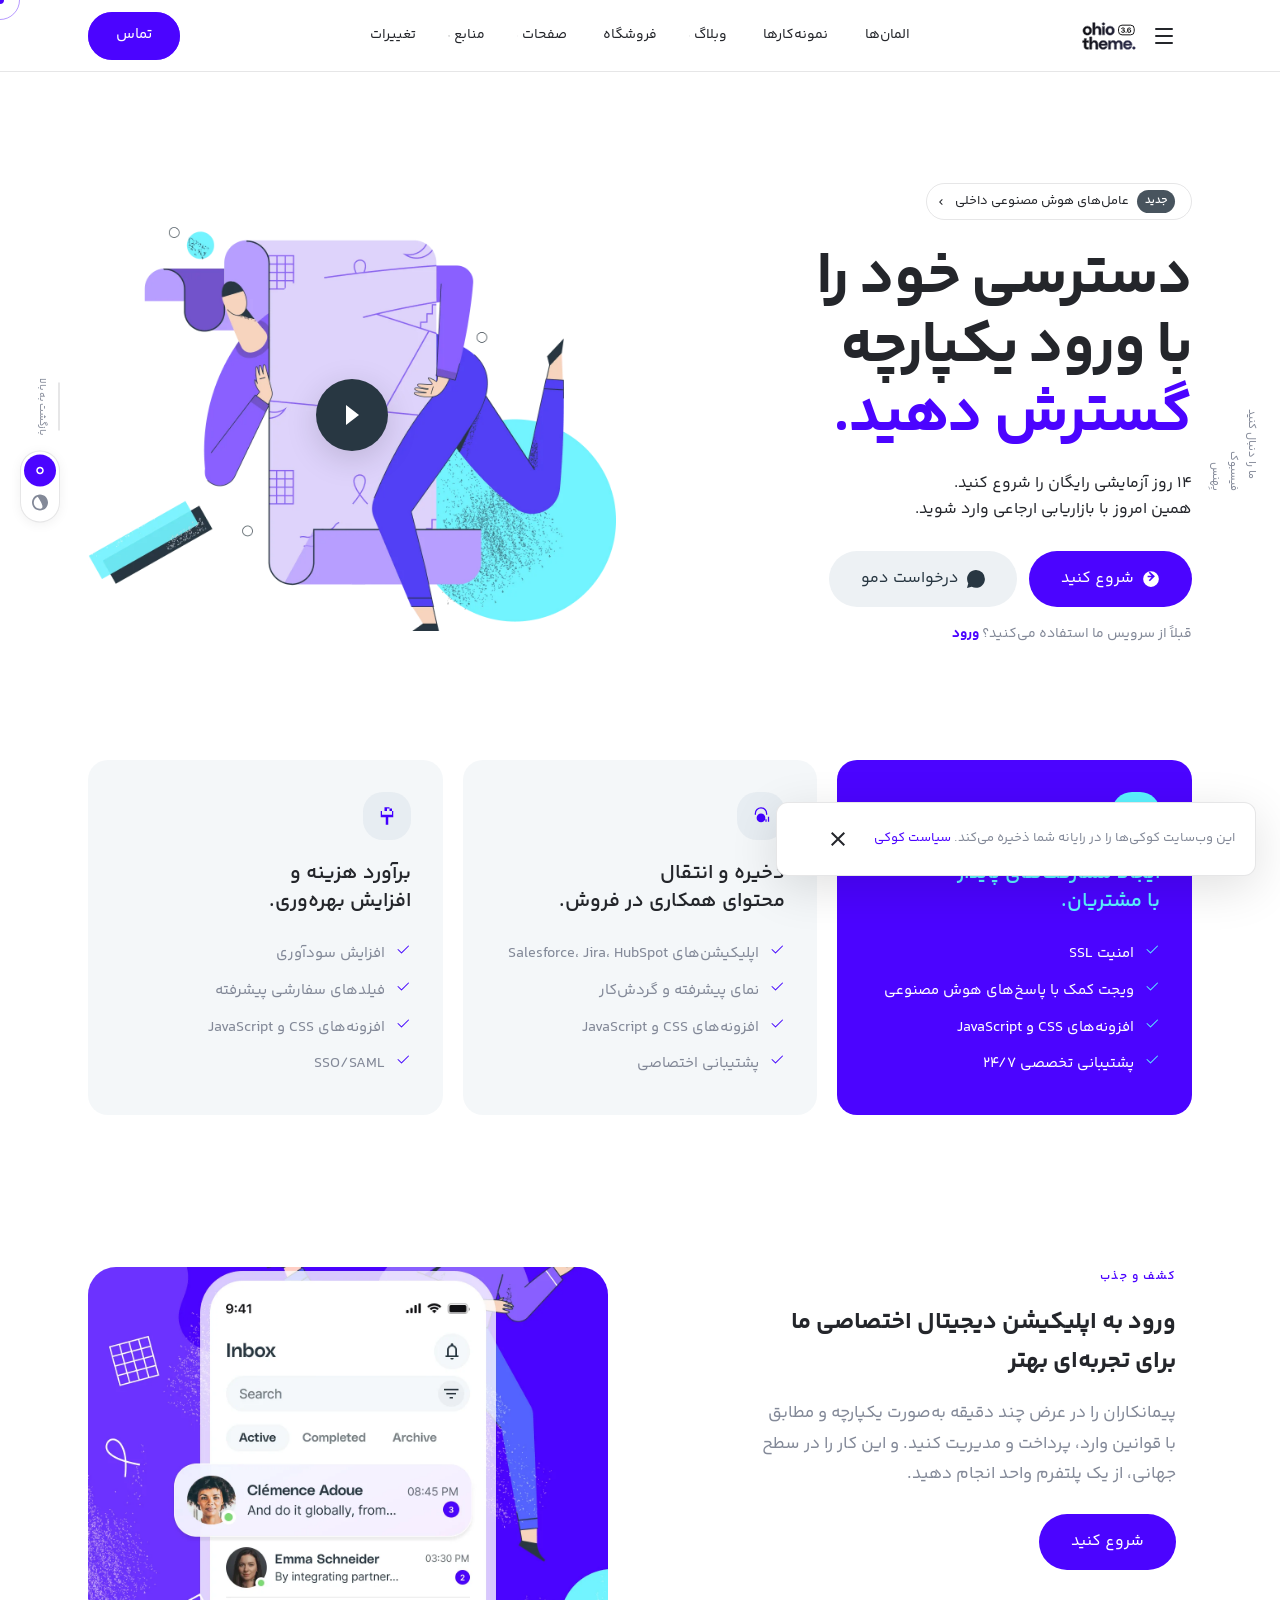
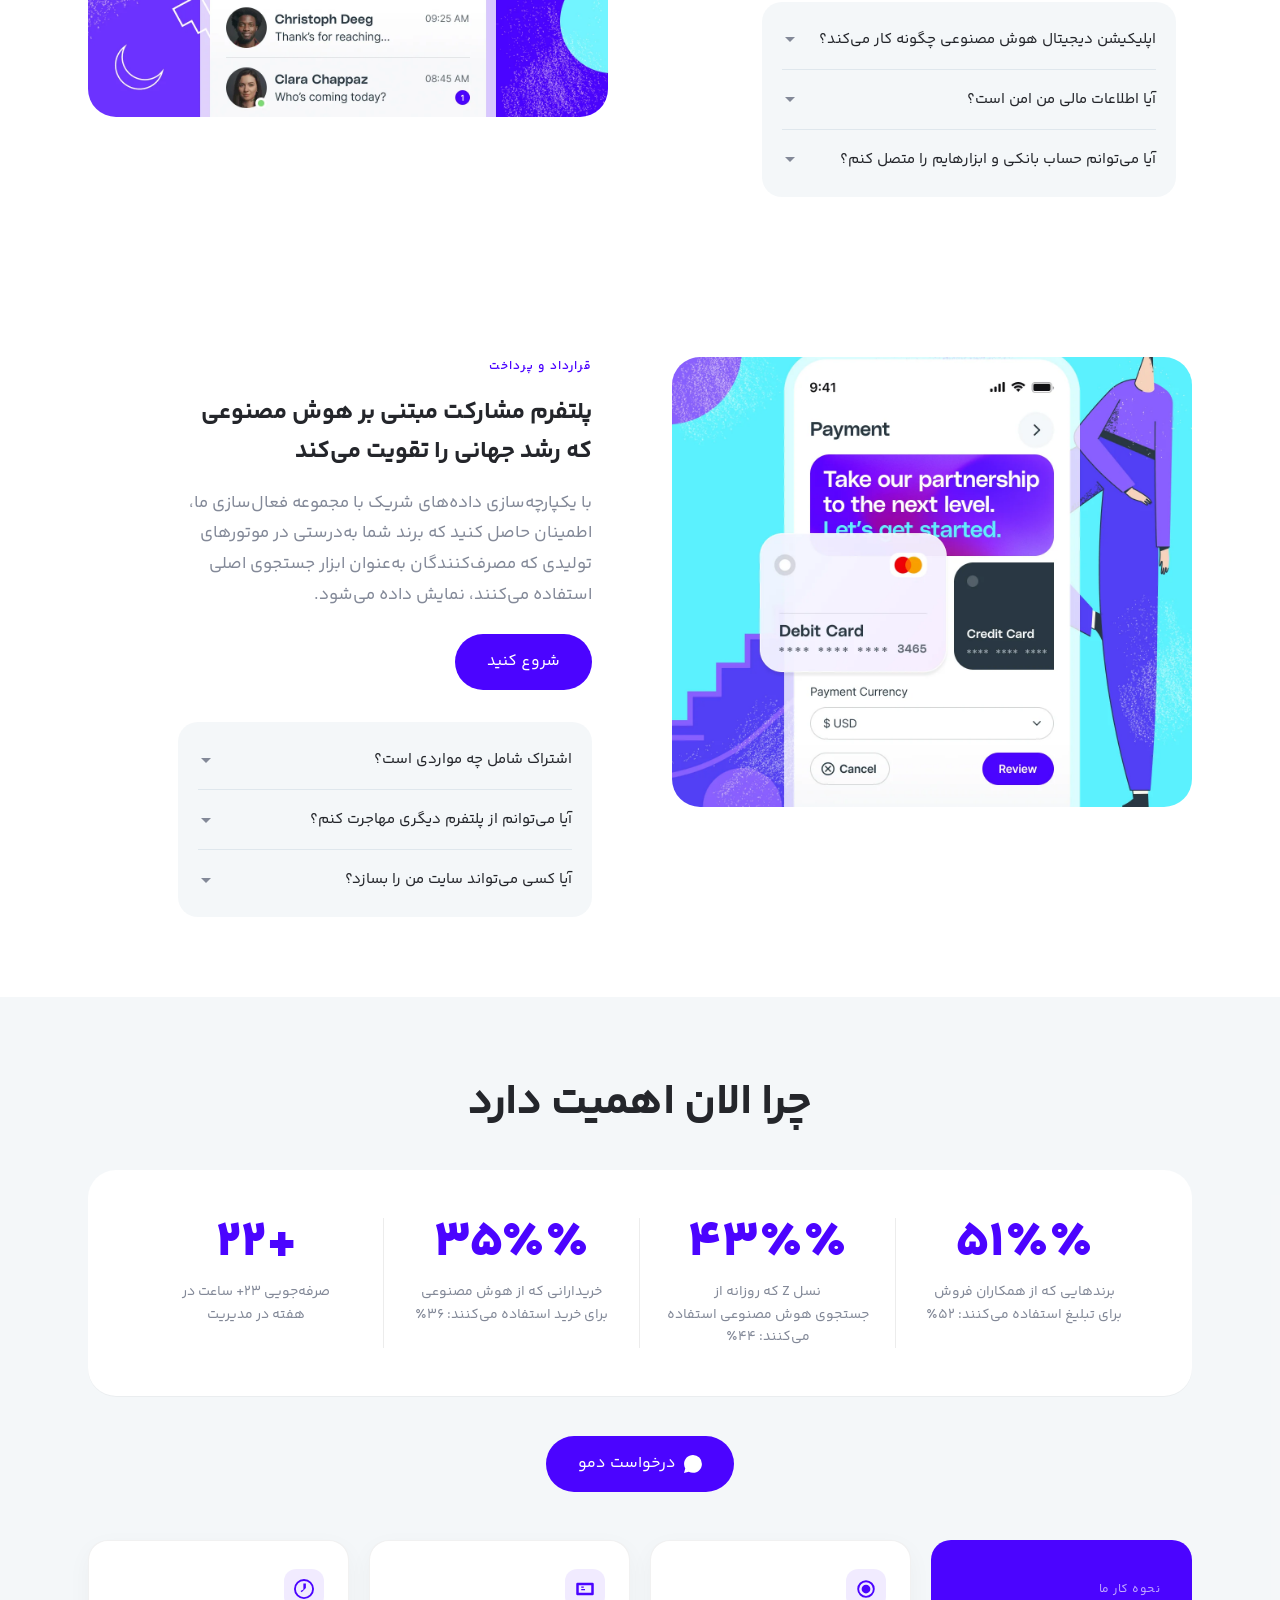
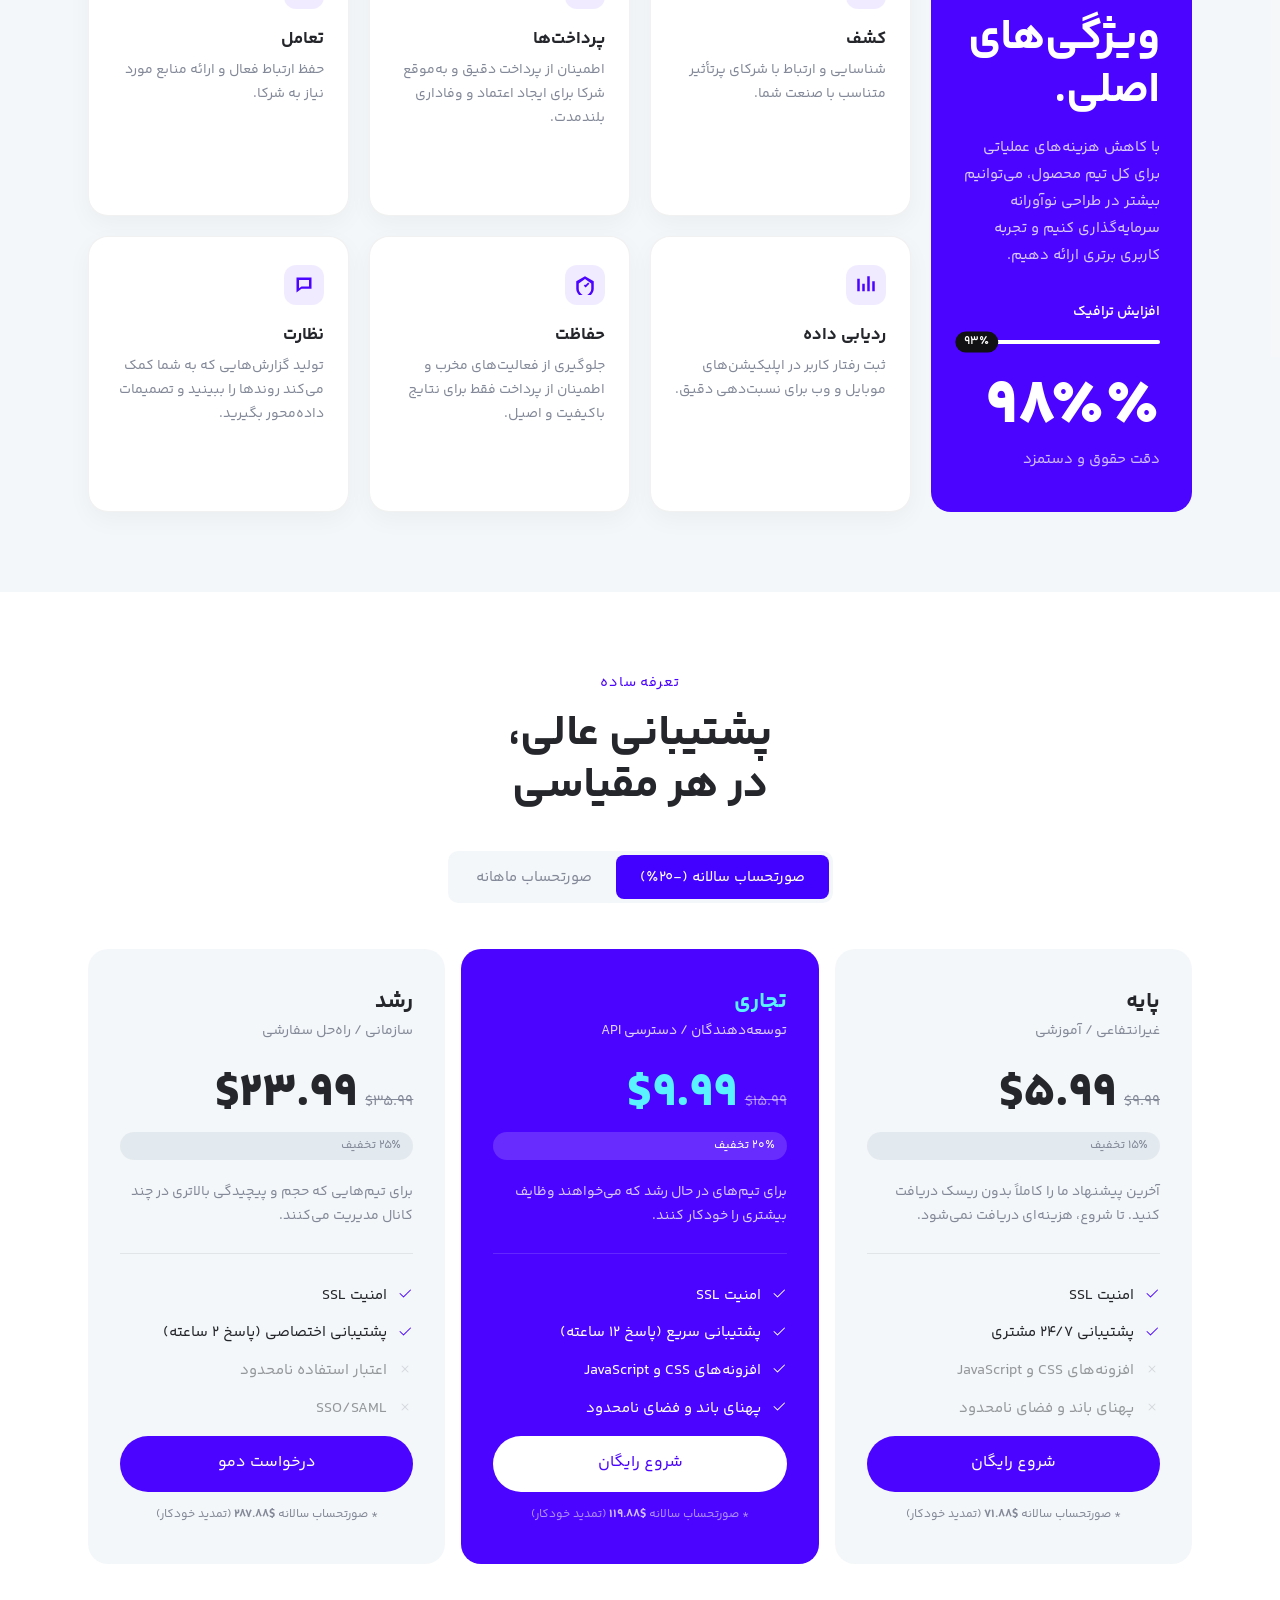
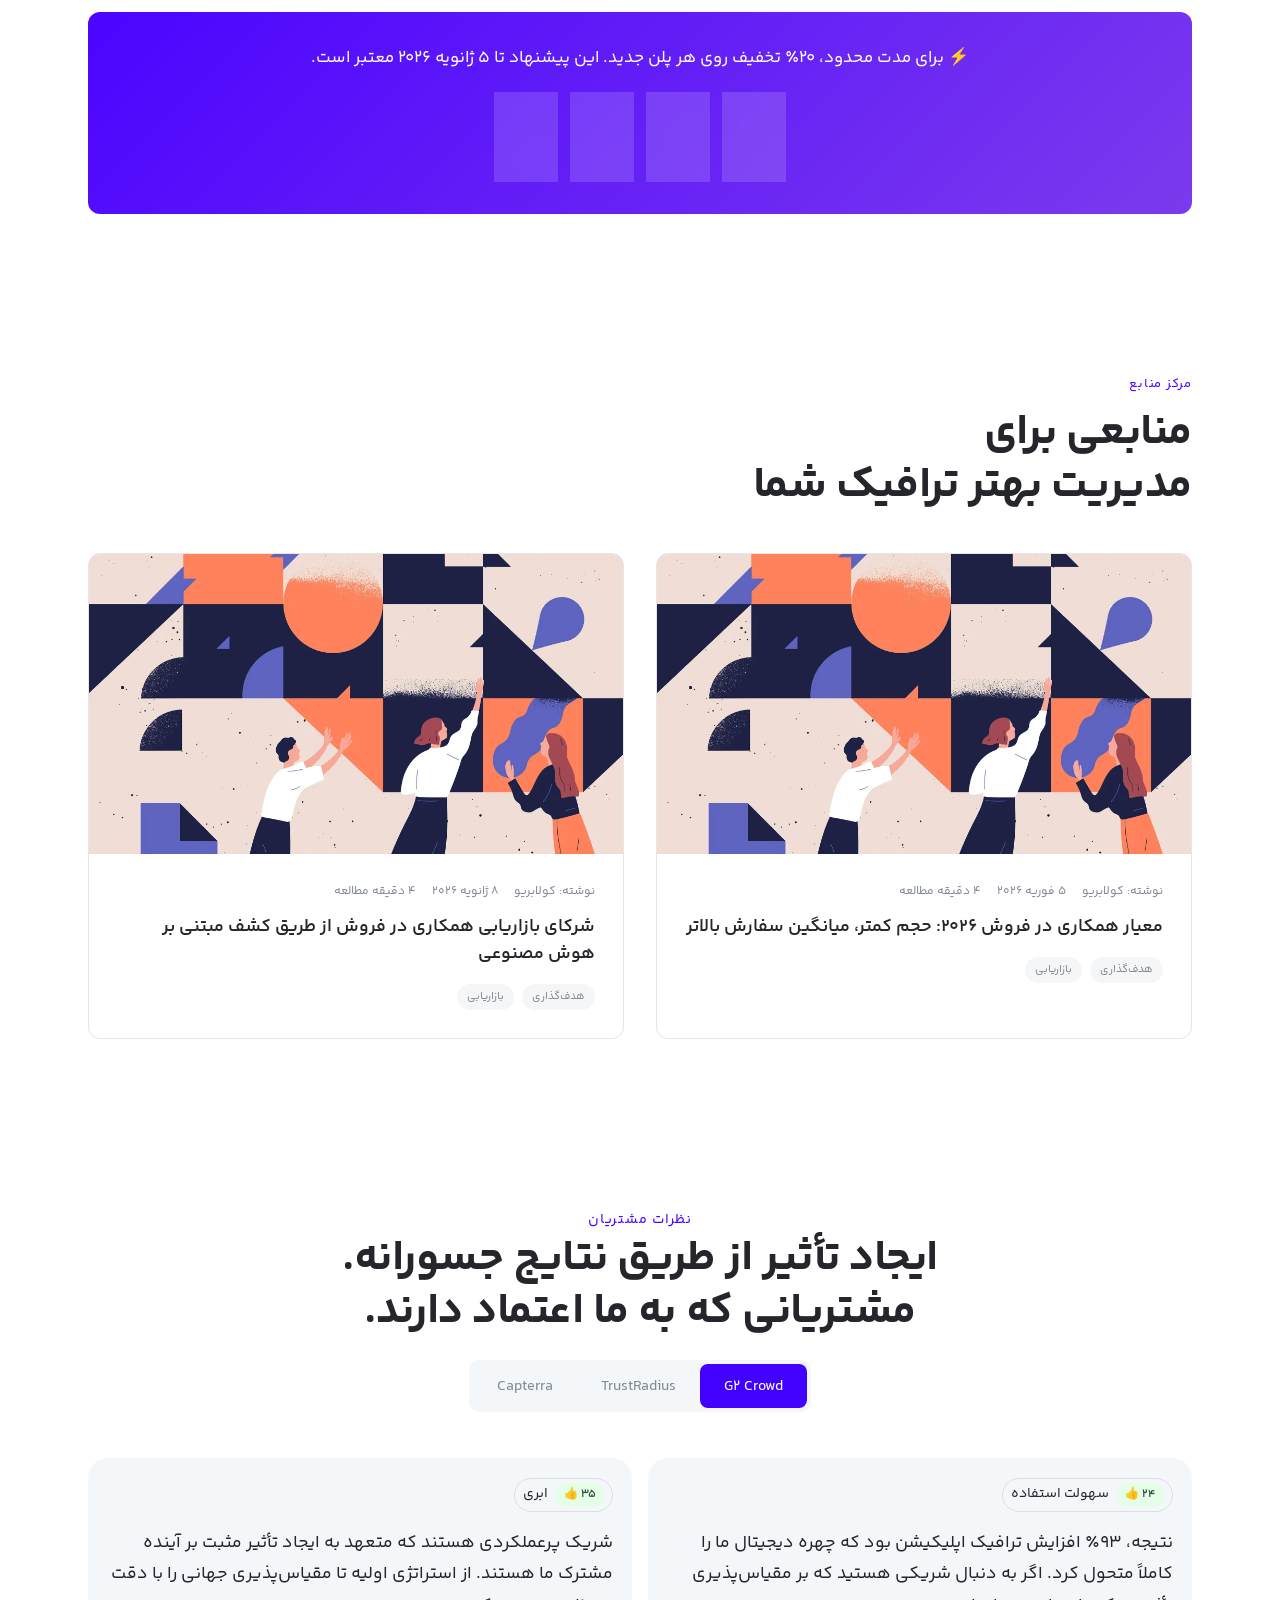
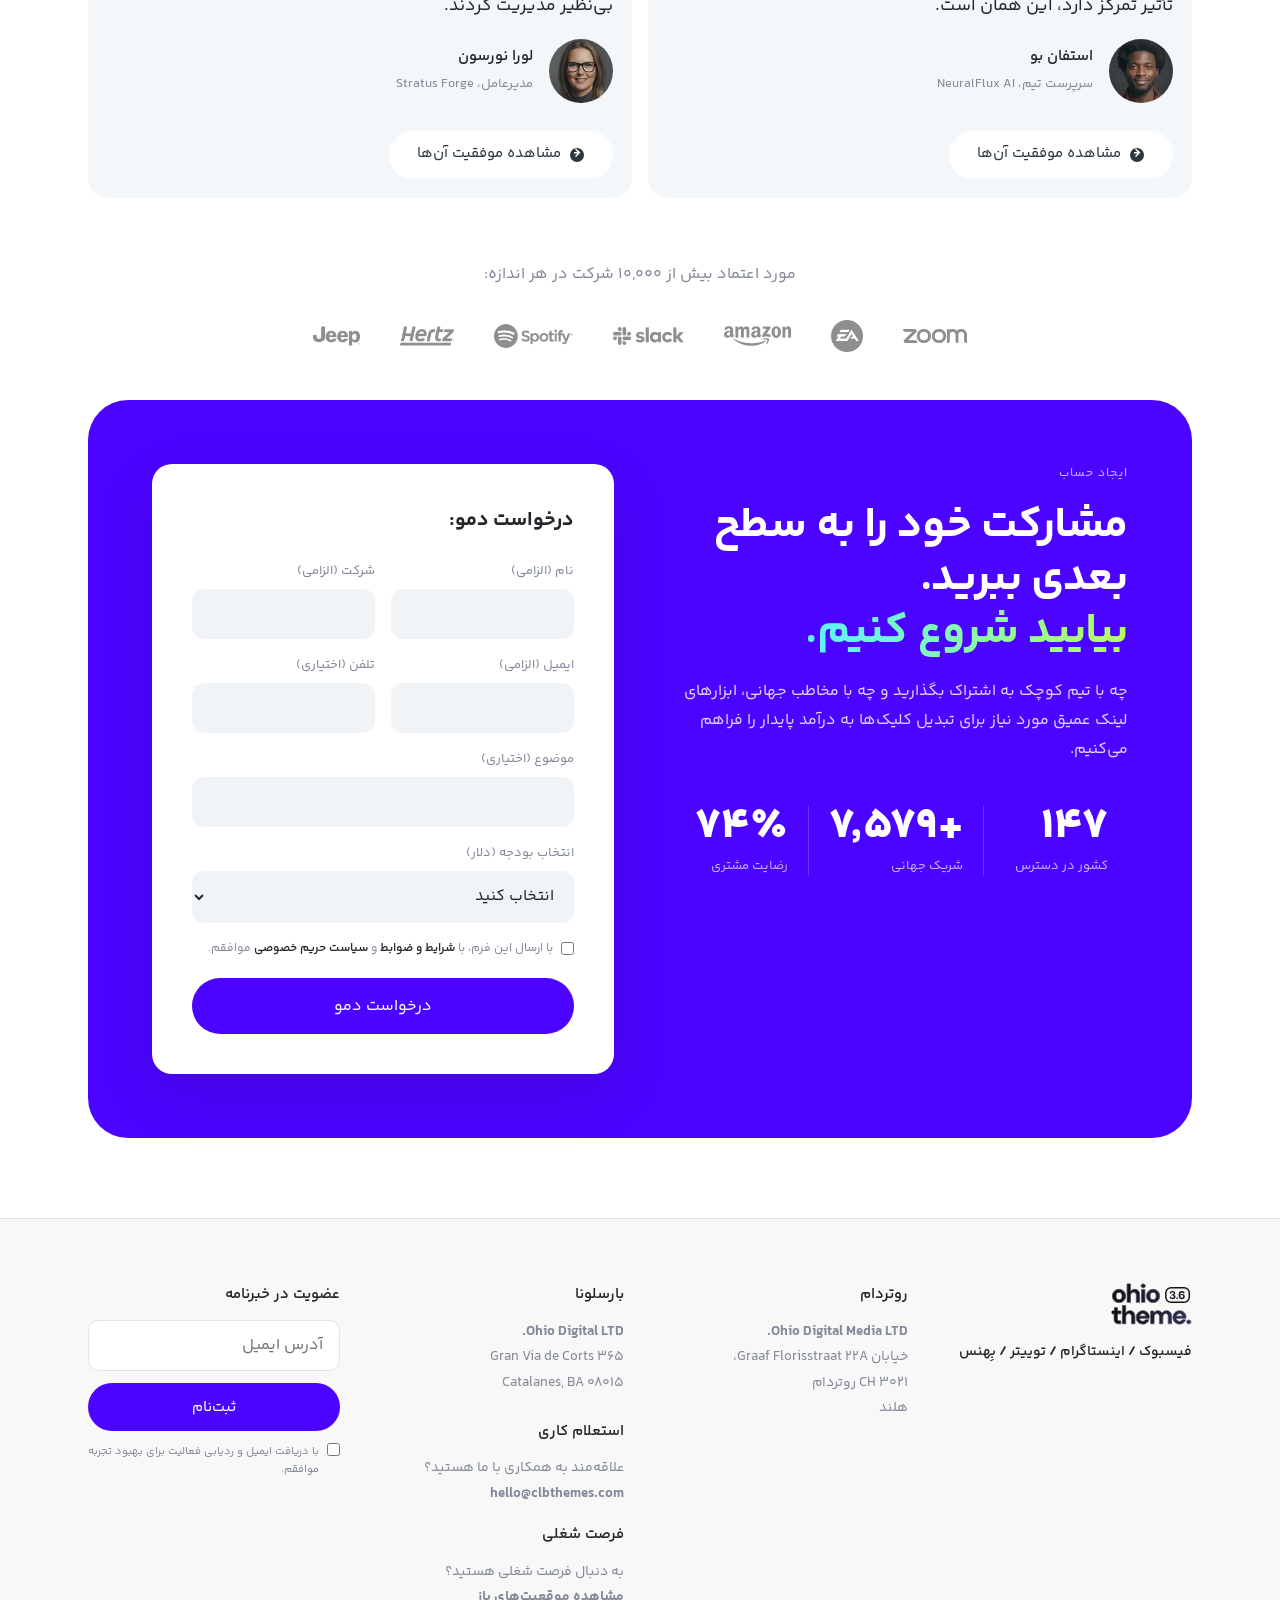
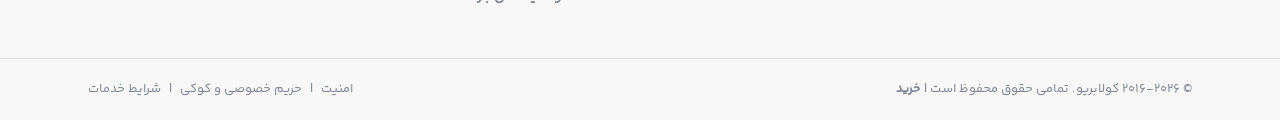
==== commit eea87fc2: "Clean up header: remove menu background, search, and shrink contact ripple - Remove gray pill backgr" ====
--- a/public/index.html
+++ b/public/index.html
@@ -48,7 +48,6 @@
 <li><a href="#" class="menu-link main-menu-link"><span>تغییرات</span></a></li>
 </ul></div></nav>
 <div class="right-part right">
-<button class="icon-button" data-search-open aria-label="جستجو" type="button"><svg width="22" height="22" viewBox="0 -960 960 960" fill="currentColor"><path d="M779-128.5 531-376.5q-29.5 13.5-68 26.75T381.658-326q-106.132 0-179.645-73.454t-73.513-179.5Q128.5-685 201.954-758.5q73.454-73.5 179.5-73.5T561-758.487q73.5 73.513 73.5 179.645 0 42.842-13.5 81.592T584-429l248 247.5-53 53ZM381.5-401q74.5 0 126.25-51.75T559.5-579q0-74.5-51.75-126.25T381.5-757q-74.5 0-126.25 51.75T203.5-579q0 74.5 51.75 126.25T381.5-401Z"/></svg></button>
 <span class="contact-button-wrap">
 <span class="contact-wave" aria-hidden="true"></span>
 <span class="contact-wave" aria-hidden="true"></span>
@@ -70,10 +69,6 @@
 </div>
 </div>
 
-<div class="search-popup" id="search-popup">
-<div class="close-bar"><button class="icon-button -light" data-search-close aria-label="بستن" type="button"><svg width="14" height="14" viewBox="0 0 14 14" fill="#fff"><path d="M14 1.41 12.59 0 7 5.59 1.41 0 0 1.41 5.59 7 0 12.59 1.41 14 7 8.41 12.59 14 14 12.59 8.41 7 14 1.41Z"/></svg></button></div>
-<div class="holder"><form class="search-form" role="search"><label class="sr-only" for="search-field">جستجو</label><input id="search-field" type="text" placeholder="جستجو..." autocomplete="off"><button type="submit" aria-label="جستجو"><svg width="24" height="24" viewBox="0 -960 960 960" fill="currentColor"><path d="M779-128.5 531-376.5q-29.5 13.5-68 26.75T381.658-326q-106.132 0-179.645-73.454t-73.513-179.5Q128.5-685 201.954-758.5q73.454-73.5 179.5-73.5T561-758.487q73.5 73.513 73.5 179.645 0 42.842-13.5 81.592T584-429l248 247.5-53 53ZM381.5-401q74.5 0 126.25-51.75T559.5-579q0-74.5-51.75-126.25T381.5-757q-74.5 0-126.25 51.75T203.5-579q0 74.5 51.75 126.25T381.5-401Z"/></svg></button></form></div>
-</div>
 
 <main id="main" class="site-content">
 
--- a/public/css/main.css
+++ b/public/css/main.css
@@ -286,10 +286,7 @@
 .nav .menu {
   display: flex;
   align-items: center;
-  gap: 0.125rem;
-  padding: 0.35rem 0.35rem;
-  background: var(--clb-color-fill);
-  border-radius: var(--clb-border-radius);
+  gap: 0.25rem;
 }
 .menu-link {
   display: flex;
@@ -346,25 +343,27 @@
   justify-content: center;
   flex-shrink: 0;
   isolation: isolate;
+  padding: 4px;
+  margin: -4px;
 }
 .contact-button-wrap .button { position: relative; z-index: 1; }
 .contact-wave {
   position: absolute;
-  inset: 0;
+  inset: 4px;
   border-radius: var(--clb-border-radius-full);
-  border: 2px solid color-mix(in srgb, var(--clb-color-primary) 55%, transparent);
-  animation: contact-wave 2.4s cubic-bezier(0, 0, 0.2, 1) infinite;
+  border: 1px solid color-mix(in srgb, var(--clb-color-primary) 35%, transparent);
+  animation: contact-wave 2s cubic-bezier(0, 0, 0.2, 1) infinite;
   pointer-events: none;
   z-index: 0;
 }
-.contact-wave:nth-child(2) { animation-delay: 1.2s; }
+.contact-wave:nth-child(2) { animation-delay: 1s; }
 @keyframes contact-wave {
-  0% { transform: scale(1); opacity: 0.75; }
-  100% { transform: scale(2.15); opacity: 0; }
+  0% { transform: scale(1); opacity: 0.55; }
+  100% { transform: scale(1.28); opacity: 0; }
 }
 @keyframes contact-wave-mobile {
-  0% { transform: scale(1); opacity: 0.6; }
-  100% { transform: scale(1.45); opacity: 0; }
+  0% { transform: scale(1); opacity: 0.5; }
+  100% { transform: scale(1.18); opacity: 0; }
 }
 .button.-secondary {
   background: #edf1f4;
--- a/public/css/main.css
+++ b/public/css/main.css
@@ -286,10 +286,7 @@
 .nav .menu {
   display: flex;
   align-items: center;
-  gap: 0.125rem;
-  padding: 0.35rem 0.35rem;
-  background: var(--clb-color-fill);
-  border-radius: var(--clb-border-radius);
+  gap: 0.25rem;
 }
 .menu-link {
   display: flex;
@@ -346,25 +343,27 @@
   justify-content: center;
   flex-shrink: 0;
   isolation: isolate;
+  padding: 4px;
+  margin: -4px;
 }
 .contact-button-wrap .button { position: relative; z-index: 1; }
 .contact-wave {
   position: absolute;
-  inset: 0;
+  inset: 4px;
   border-radius: var(--clb-border-radius-full);
-  border: 2px solid color-mix(in srgb, var(--clb-color-primary) 55%, transparent);
-  animation: contact-wave 2.4s cubic-bezier(0, 0, 0.2, 1) infinite;
+  border: 1px solid color-mix(in srgb, var(--clb-color-primary) 35%, transparent);
+  animation: contact-wave 2s cubic-bezier(0, 0, 0.2, 1) infinite;
   pointer-events: none;
   z-index: 0;
 }
-.contact-wave:nth-child(2) { animation-delay: 1.2s; }
+.contact-wave:nth-child(2) { animation-delay: 1s; }
 @keyframes contact-wave {
-  0% { transform: scale(1); opacity: 0.75; }
-  100% { transform: scale(2.15); opacity: 0; }
+  0% { transform: scale(1); opacity: 0.55; }
+  100% { transform: scale(1.28); opacity: 0; }
 }
 @keyframes contact-wave-mobile {
-  0% { transform: scale(1); opacity: 0.6; }
-  100% { transform: scale(1.45); opacity: 0; }
+  0% { transform: scale(1); opacity: 0.5; }
+  100% { transform: scale(1.18); opacity: 0; }
 }
 .button.-secondary {
   background: #edf1f4;
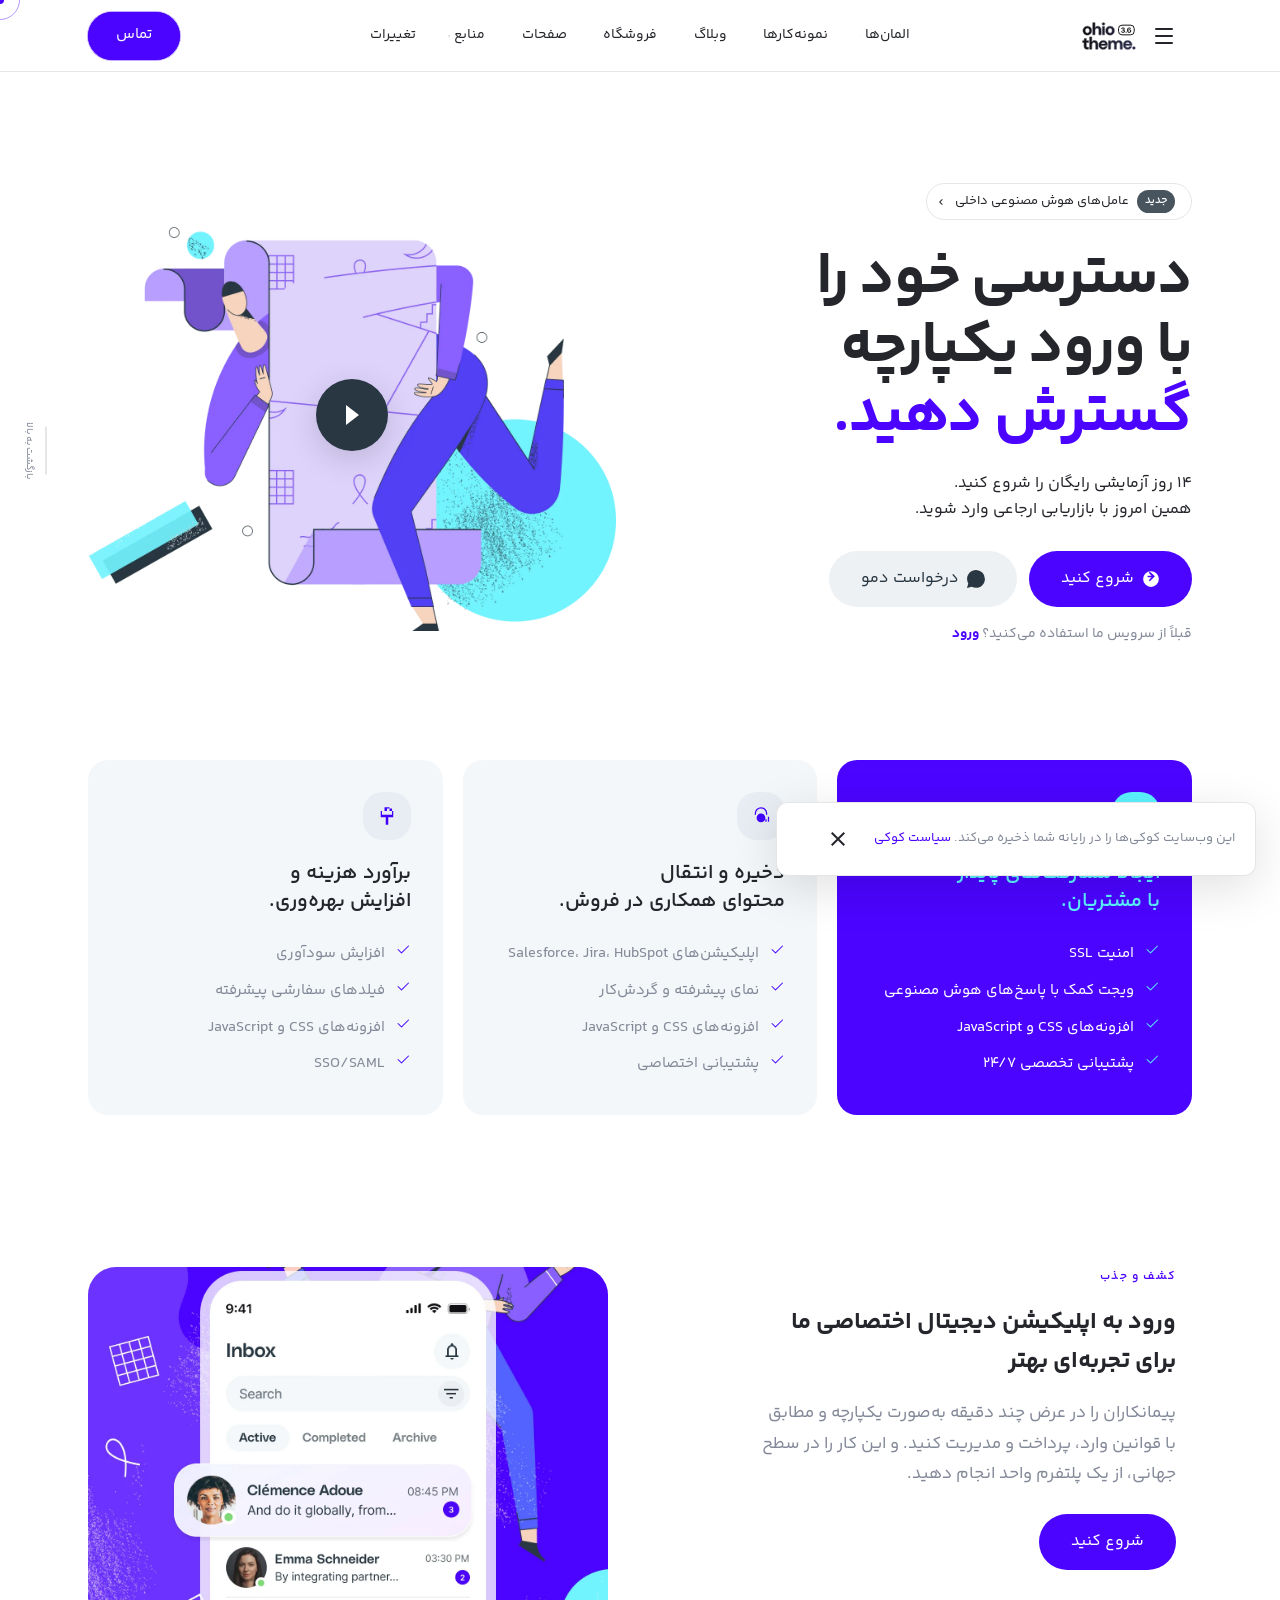
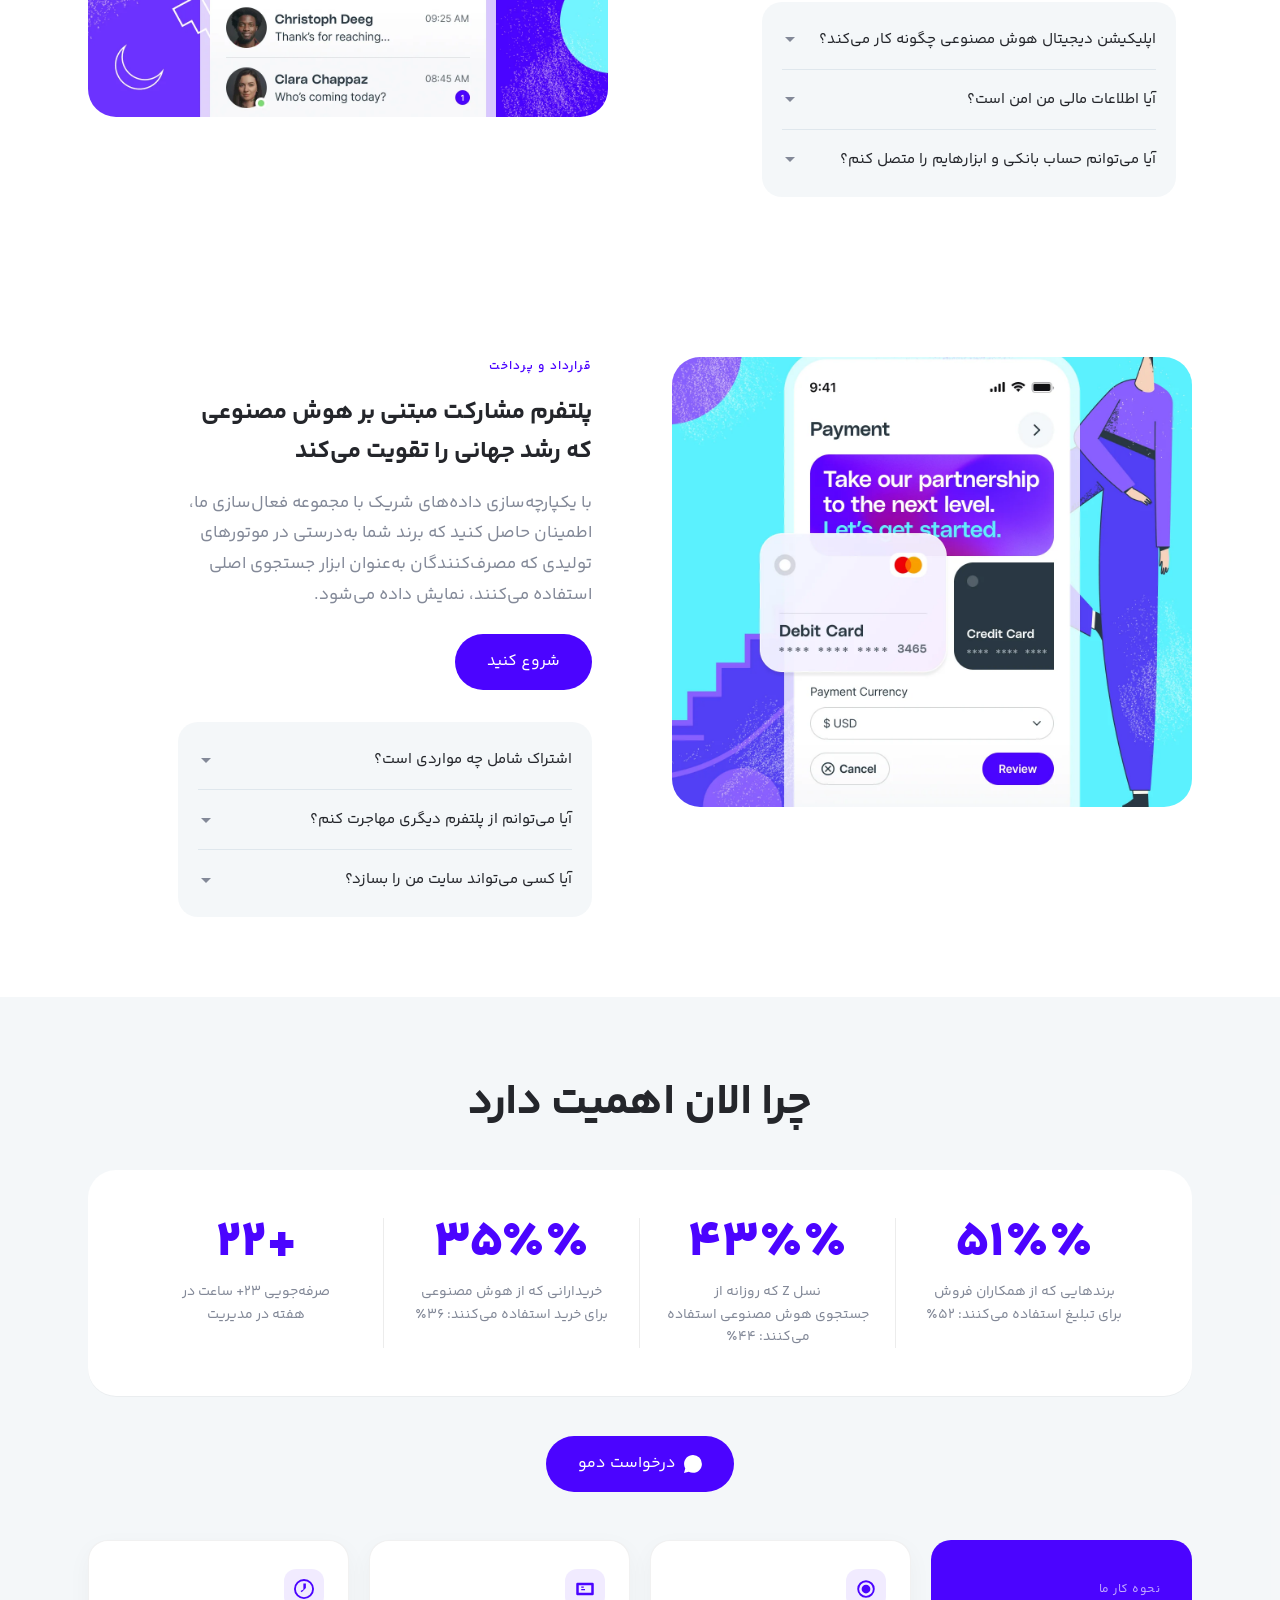
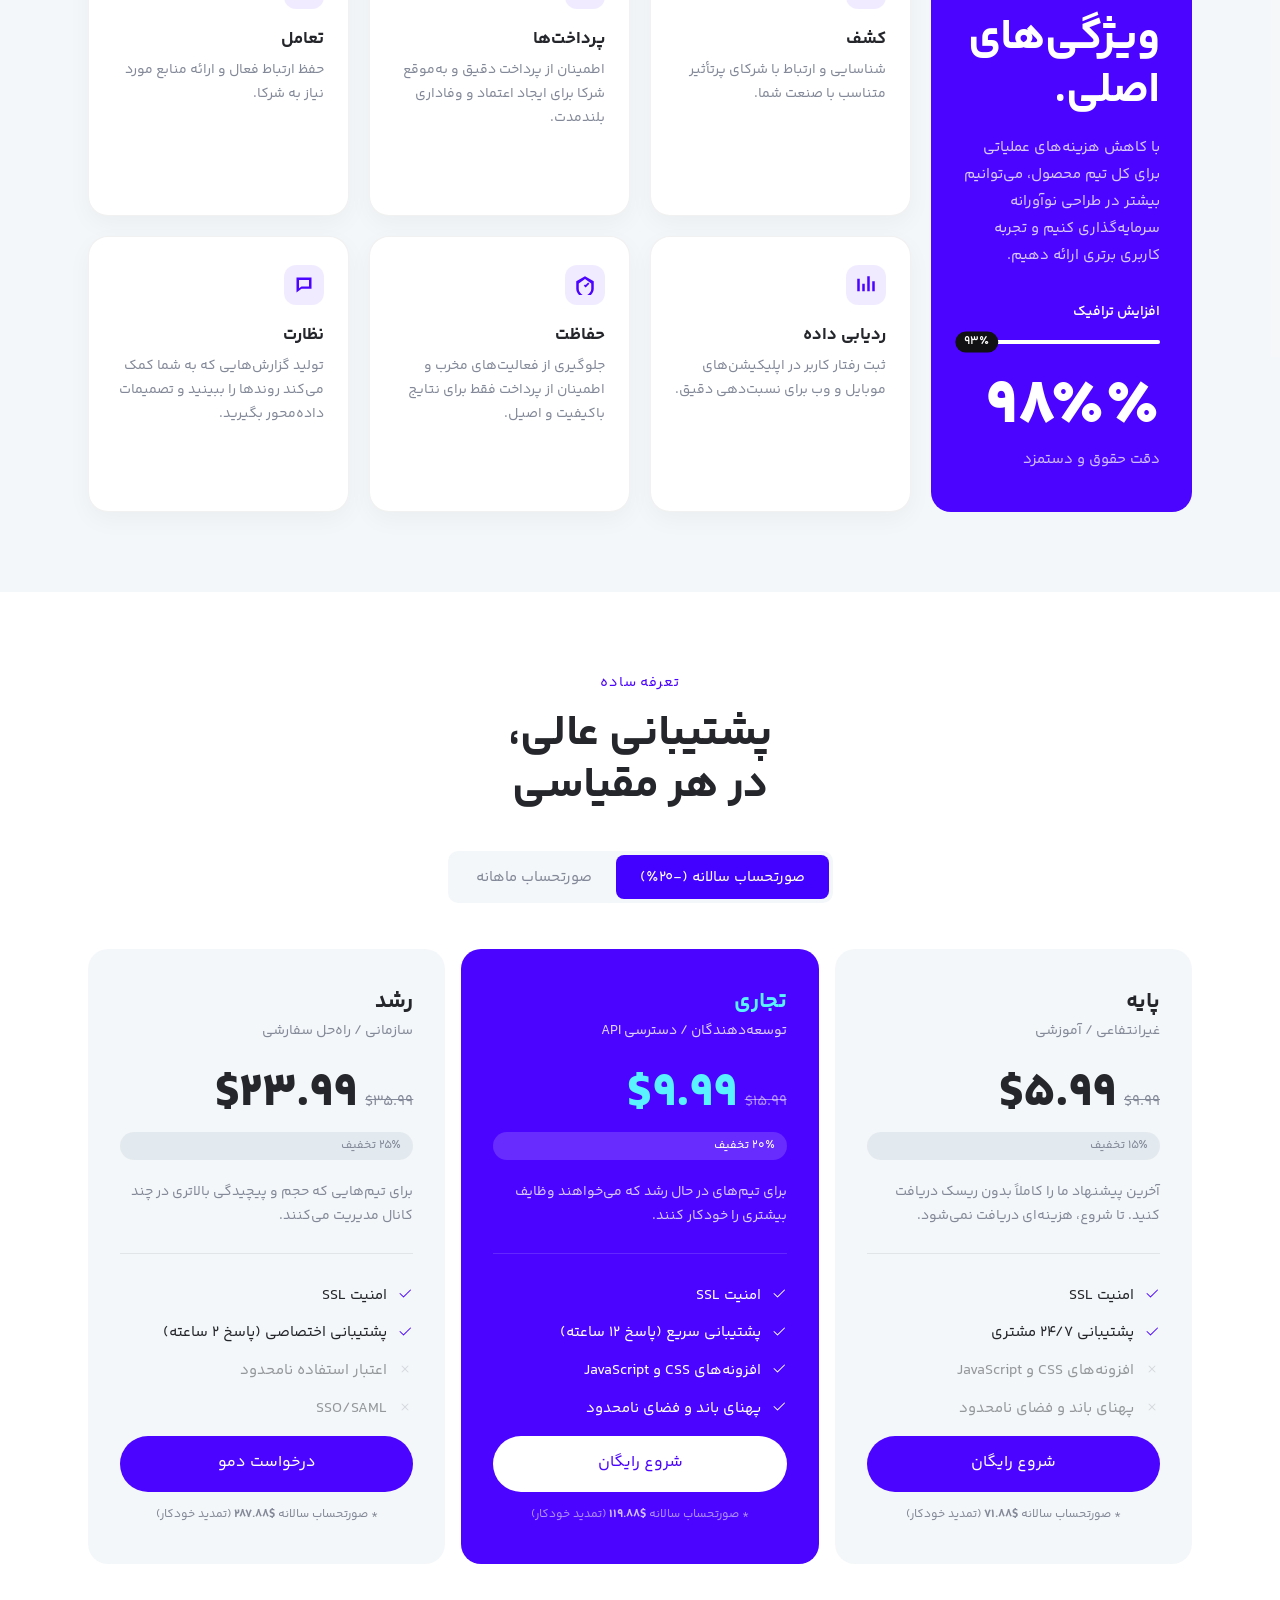
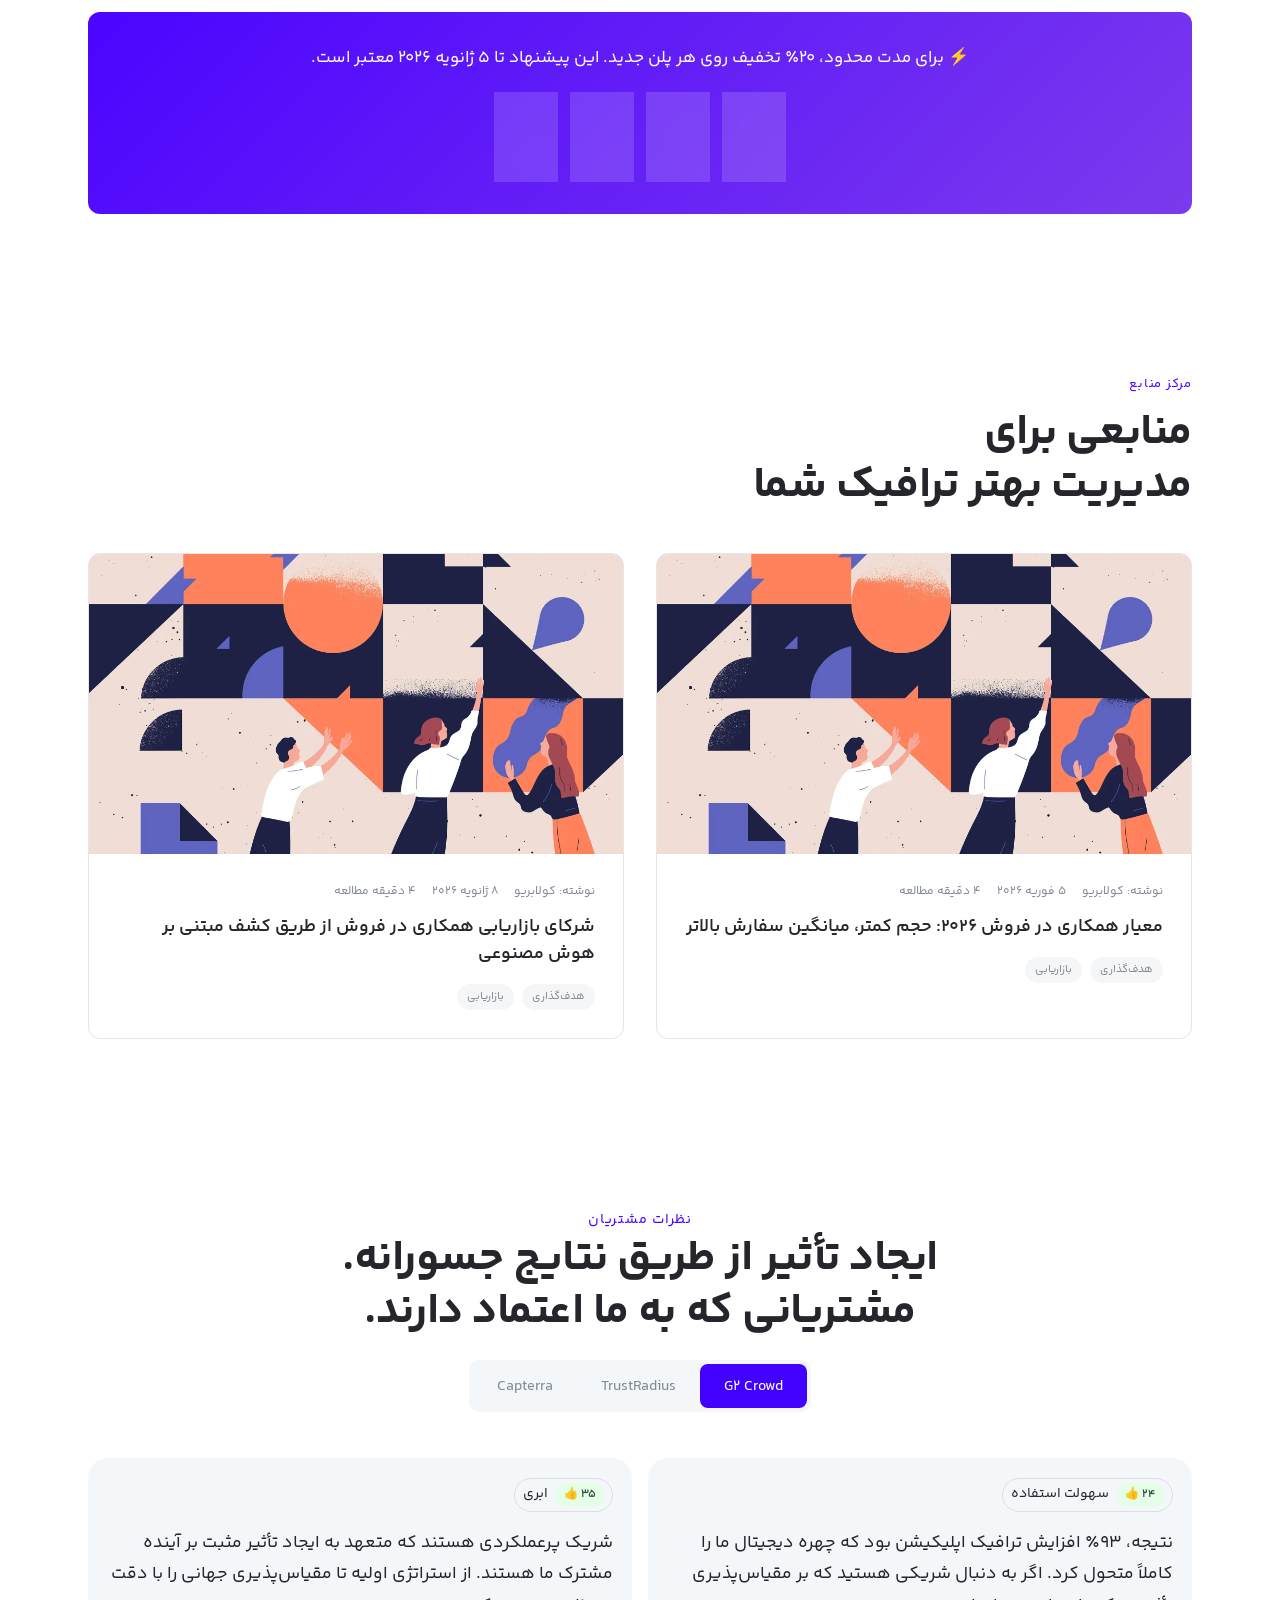
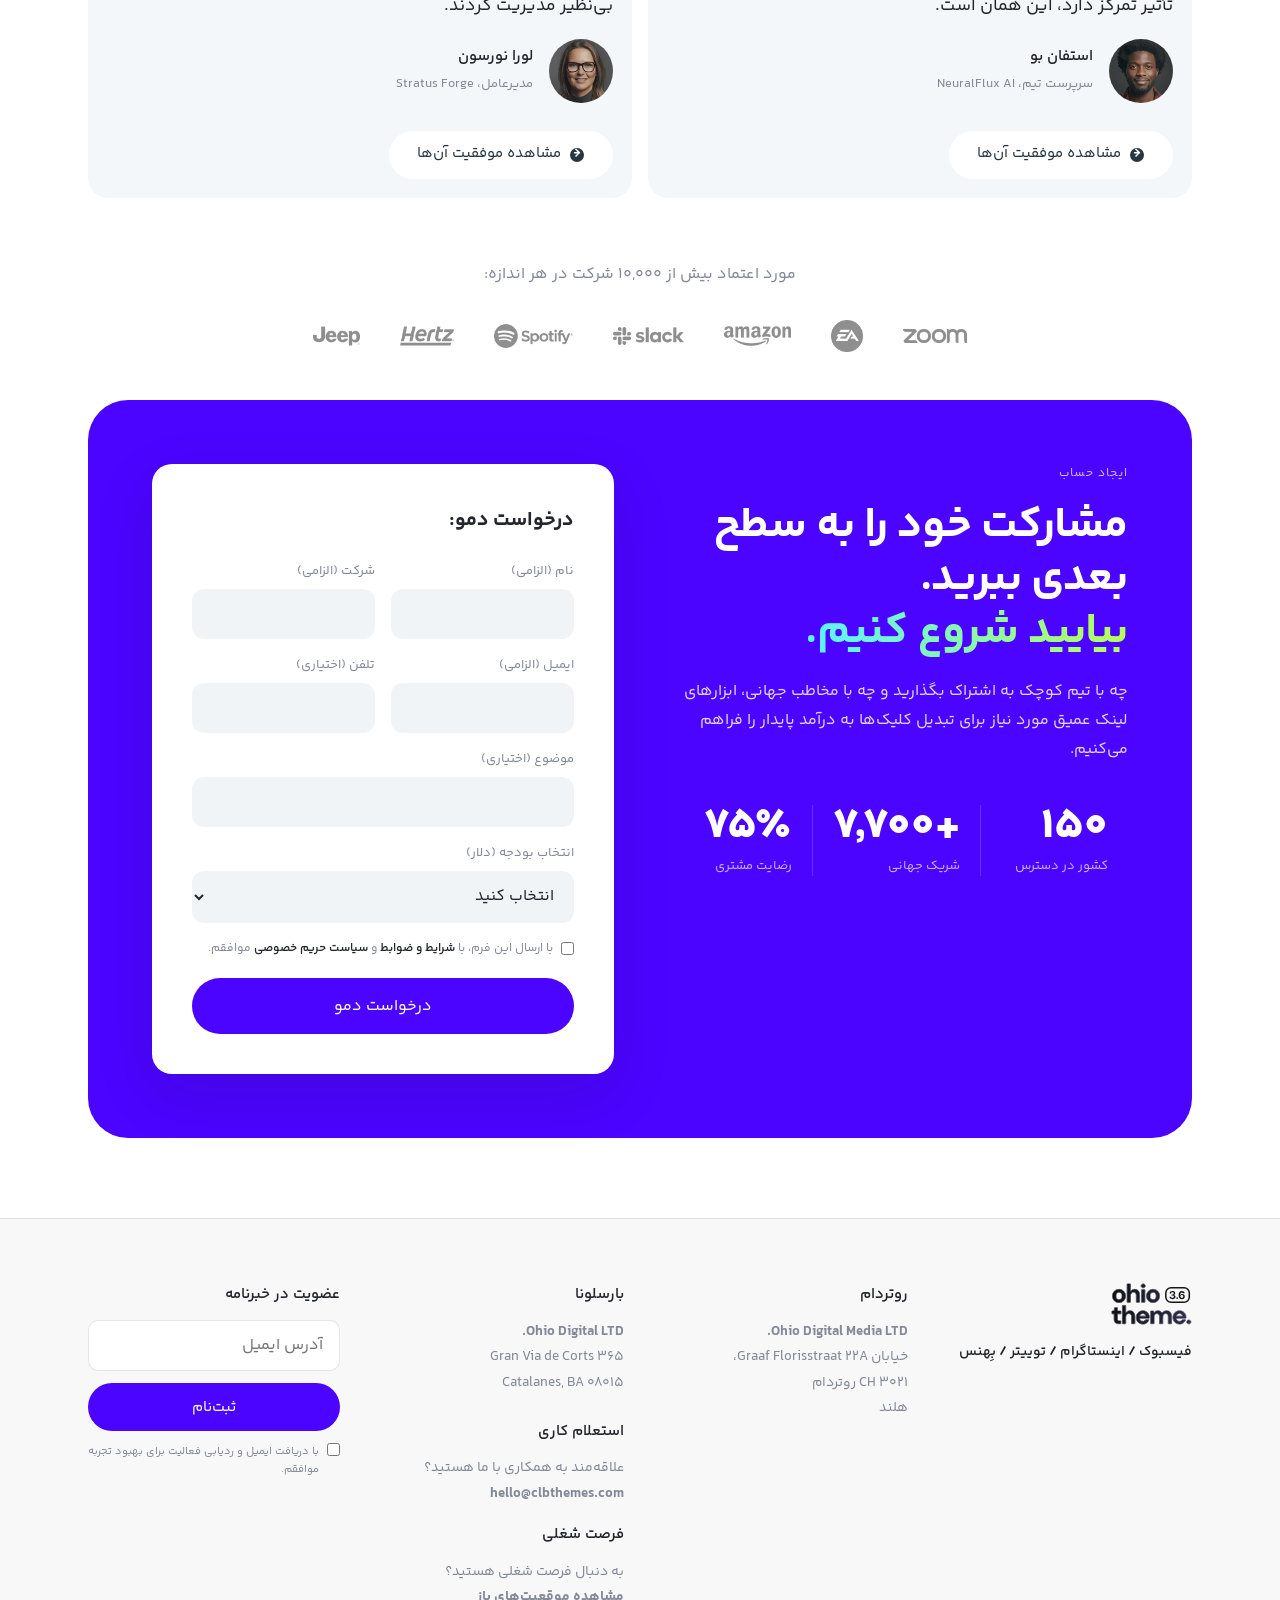
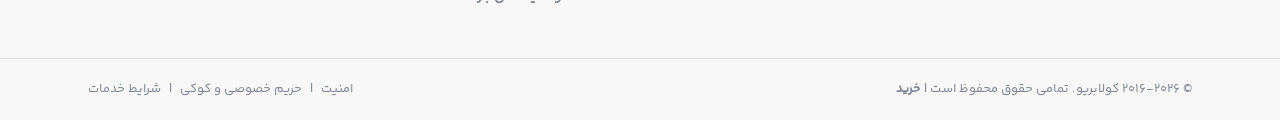
==== commit c05af76c: "Remove social bar and theme toggle; darken contact ripple - Delete Follow Us sidebar and light/dark " ====
--- a/public/index.html
+++ b/public/index.html
@@ -19,13 +19,6 @@
 
 <ul class="elements-bar left -unlist">
 <li><a href="#" class="scroll-top"><div class="scroll-top-bar"><div class="scroll-track" style="height:0%"></div></div><div>بازگشت به بالا</div></a></li>
-<li><div class="color-switcher">
-<button class="color-switcher-item light is-active" data-theme-toggle data-theme-value="light" aria-label="روشن" type="button"><svg width="18" height="18" viewBox="0 0 18 18" fill="currentColor"><path d="M9 6.75C10.24 6.75 11.25 7.76 11.25 9S10.24 11.25 9 11.25 6.75 10.24 6.75 9 7.76 6.75 9 6.75Zm0-1.5C6.93 5.25 5.25 6.93 5.25 9S6.93 12.75 9 12.75 12.75 11.07 12.75 9 11.07 5.25 9 5.25Z"/></svg></button>
-<button class="color-switcher-item dark" data-theme-toggle data-theme-value="dark" aria-label="تاریک" type="button"><svg width="18" height="18" viewBox="0 0 18 18" fill="currentColor"><path d="M6.66 3.23C13.84 13.61 11.6 15.22 9 15.22 5.57 15.22 2.78 12.43 2.78 9 2.78 6.4 4.39 4.16 6.66 3.23ZM9 1C4.58 1 1 4.58 1 9s3.58 8 8 8 8-3.58 8-8S13.42 1 9 1Z"/></svg></button>
-</div></li>
-</ul>
-<ul class="elements-bar right -unlist">
-<li><div class="social-bar"><span class="caption">ما را دنبال کنید</span><a href="#">فیسبوک</a><a href="#">بِهنس</a></div></li>
 </ul>
 
 
--- a/public/css/main.css
+++ b/public/css/main.css
@@ -351,18 +351,19 @@
   position: absolute;
   inset: 4px;
   border-radius: var(--clb-border-radius-full);
-  border: 1px solid color-mix(in srgb, var(--clb-color-primary) 35%, transparent);
+  border: 1.5px solid rgba(58, 3, 180, 0.72);
+  box-shadow: 0 0 0 1px rgba(75, 4, 255, 0.18);
   animation: contact-wave 2s cubic-bezier(0, 0, 0.2, 1) infinite;
   pointer-events: none;
   z-index: 0;
 }
 .contact-wave:nth-child(2) { animation-delay: 1s; }
 @keyframes contact-wave {
-  0% { transform: scale(1); opacity: 0.55; }
+  0% { transform: scale(1); opacity: 0.85; }
   100% { transform: scale(1.28); opacity: 0; }
 }
 @keyframes contact-wave-mobile {
-  0% { transform: scale(1); opacity: 0.5; }
+  0% { transform: scale(1); opacity: 0.8; }
   100% { transform: scale(1.18); opacity: 0; }
 }
 .button.-secondary {
@@ -1433,25 +1434,6 @@
   font-size: 1rem;
   border-bottom: 1px solid var(--clb-color-border);
 }
-
-/* Search popup */
-.search-popup {
-  position: fixed; inset: 0; z-index: 2100;
-  background: rgba(17,16,19,0.95);
-  display: flex; align-items: center; justify-content: center;
-  visibility: hidden; opacity: 0;
-  transition: all var(--transition);
-}
-.search-popup.is-open { visibility: visible; opacity: 1; }
-.search-popup .close-bar { position: absolute; top: 2rem; left: 2rem; }
-.search-popup .holder { width: min(600px, 90vw); }
-.search-form { display: flex; gap: 1rem; border-bottom: 2px solid rgba(255,255,255,0.2); padding-bottom: 0.5rem; }
-.search-form input {
-  flex: 1; background: transparent; border: none;
-  font-size: 1.5rem; color: #fff; outline: none;
-}
-.search-form input::placeholder { color: rgba(255,255,255,0.4); }
-.search-form button { color: #fff; }
 
 /* Cookie notification */
 .notification {
@@ -1502,7 +1484,6 @@
   .stats-grid .counter:not(:first-child) { border-inline-start: none; }
   .stats-grid .counter { padding: 1rem 0; }
   .footer-widgets { grid-template-columns: 1fr 1fr; }
-  .elements-bar.right { display: none; }
   .section-grid.-reverse .section-visual { order: 0; }
 }
 
--- a/public/css/main.css
+++ b/public/css/main.css
@@ -351,18 +351,19 @@
   position: absolute;
   inset: 4px;
   border-radius: var(--clb-border-radius-full);
-  border: 1px solid color-mix(in srgb, var(--clb-color-primary) 35%, transparent);
+  border: 1.5px solid rgba(58, 3, 180, 0.72);
+  box-shadow: 0 0 0 1px rgba(75, 4, 255, 0.18);
   animation: contact-wave 2s cubic-bezier(0, 0, 0.2, 1) infinite;
   pointer-events: none;
   z-index: 0;
 }
 .contact-wave:nth-child(2) { animation-delay: 1s; }
 @keyframes contact-wave {
-  0% { transform: scale(1); opacity: 0.55; }
+  0% { transform: scale(1); opacity: 0.85; }
   100% { transform: scale(1.28); opacity: 0; }
 }
 @keyframes contact-wave-mobile {
-  0% { transform: scale(1); opacity: 0.5; }
+  0% { transform: scale(1); opacity: 0.8; }
   100% { transform: scale(1.18); opacity: 0; }
 }
 .button.-secondary {
@@ -1433,25 +1434,6 @@
   font-size: 1rem;
   border-bottom: 1px solid var(--clb-color-border);
 }
-
-/* Search popup */
-.search-popup {
-  position: fixed; inset: 0; z-index: 2100;
-  background: rgba(17,16,19,0.95);
-  display: flex; align-items: center; justify-content: center;
-  visibility: hidden; opacity: 0;
-  transition: all var(--transition);
-}
-.search-popup.is-open { visibility: visible; opacity: 1; }
-.search-popup .close-bar { position: absolute; top: 2rem; left: 2rem; }
-.search-popup .holder { width: min(600px, 90vw); }
-.search-form { display: flex; gap: 1rem; border-bottom: 2px solid rgba(255,255,255,0.2); padding-bottom: 0.5rem; }
-.search-form input {
-  flex: 1; background: transparent; border: none;
-  font-size: 1.5rem; color: #fff; outline: none;
-}
-.search-form input::placeholder { color: rgba(255,255,255,0.4); }
-.search-form button { color: #fff; }
 
 /* Cookie notification */
 .notification {
@@ -1502,7 +1484,6 @@
   .stats-grid .counter:not(:first-child) { border-inline-start: none; }
   .stats-grid .counter { padding: 1rem 0; }
   .footer-widgets { grid-template-columns: 1fr 1fr; }
-  .elements-bar.right { display: none; }
   .section-grid.-reverse .section-visual { order: 0; }
 }
 
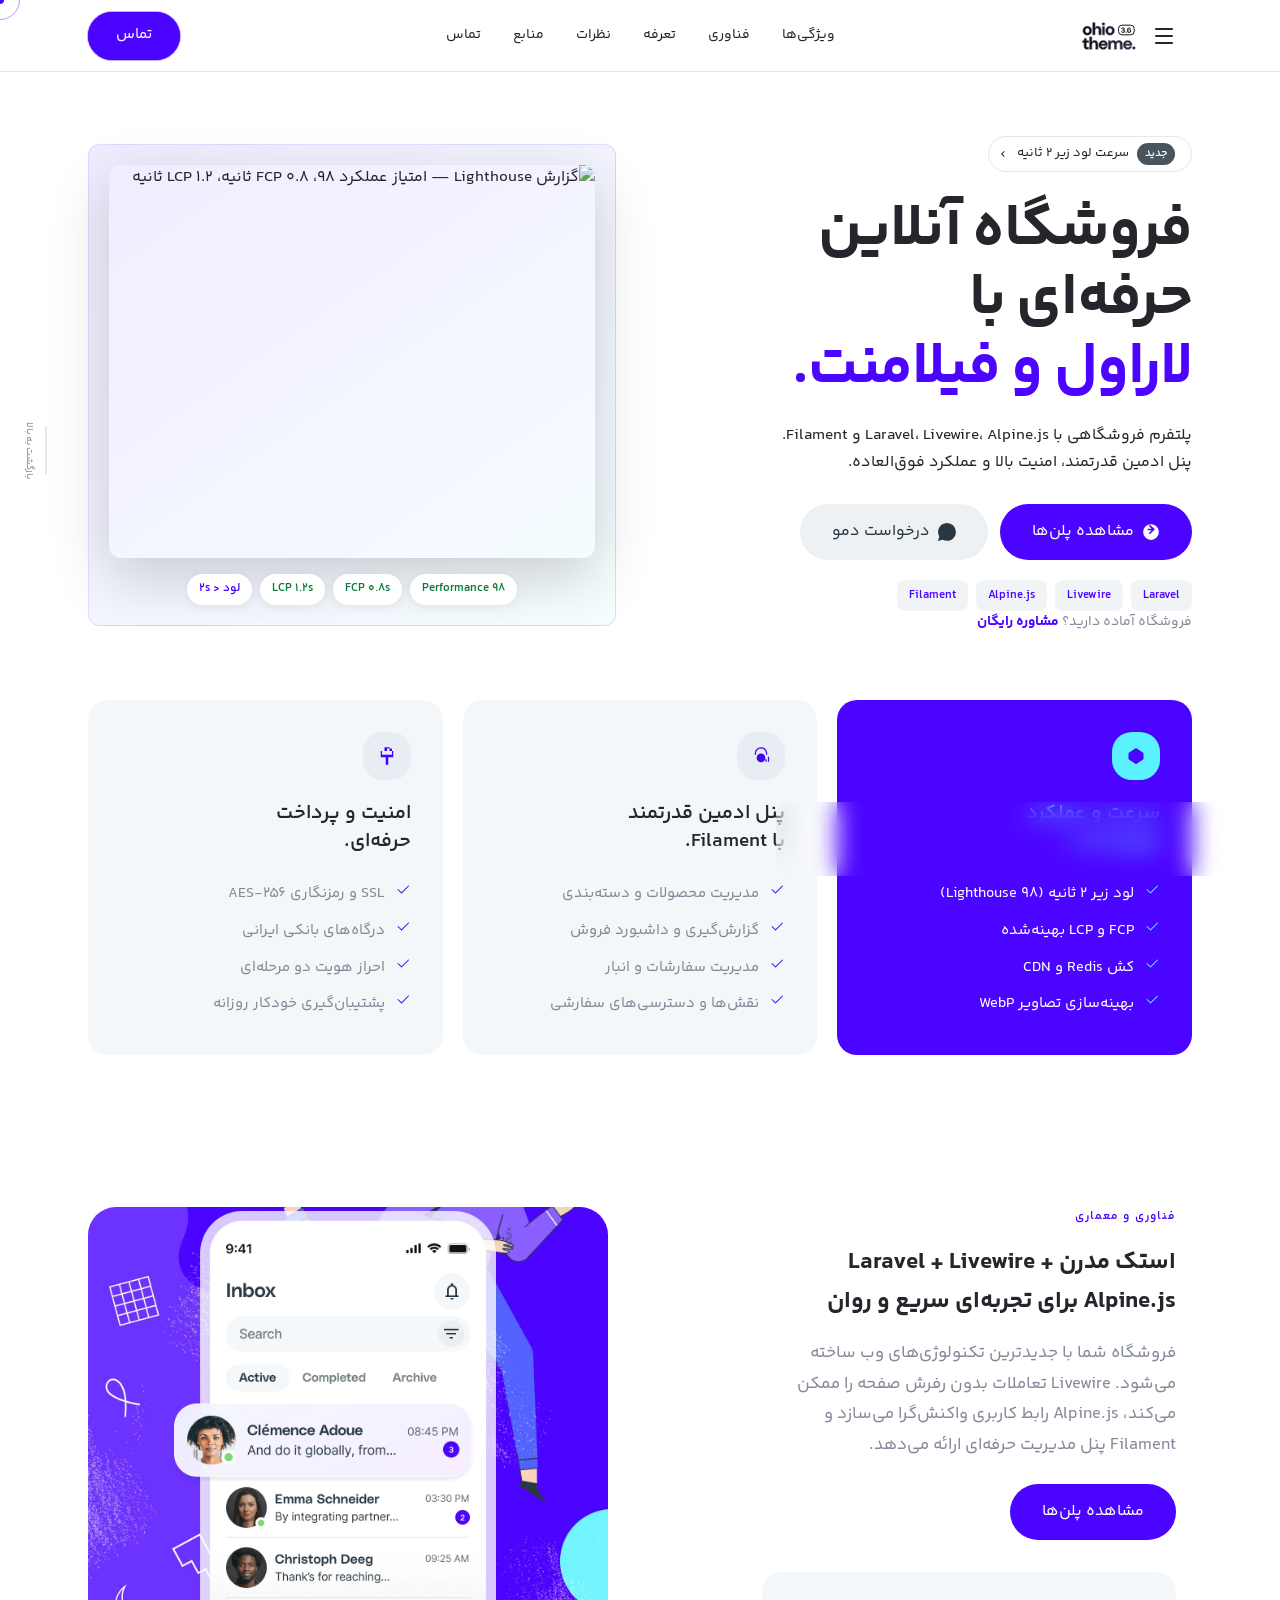
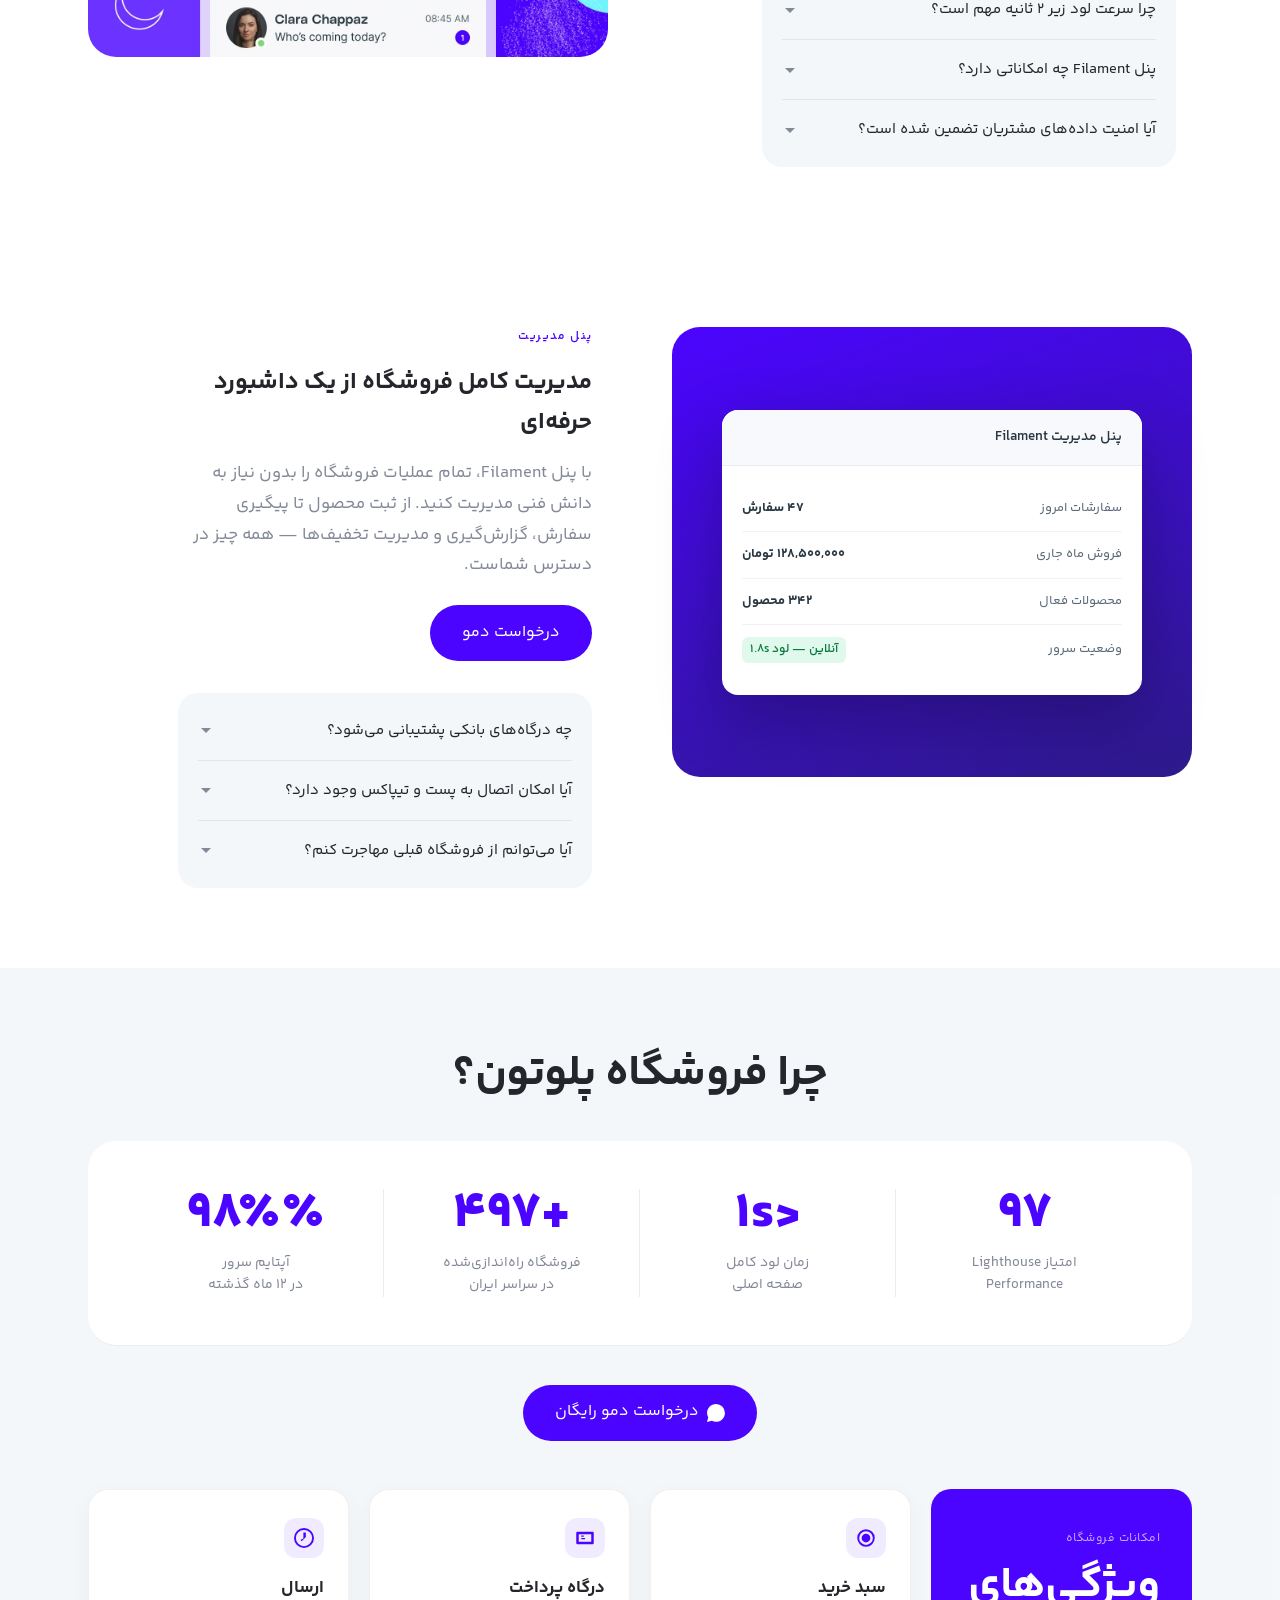
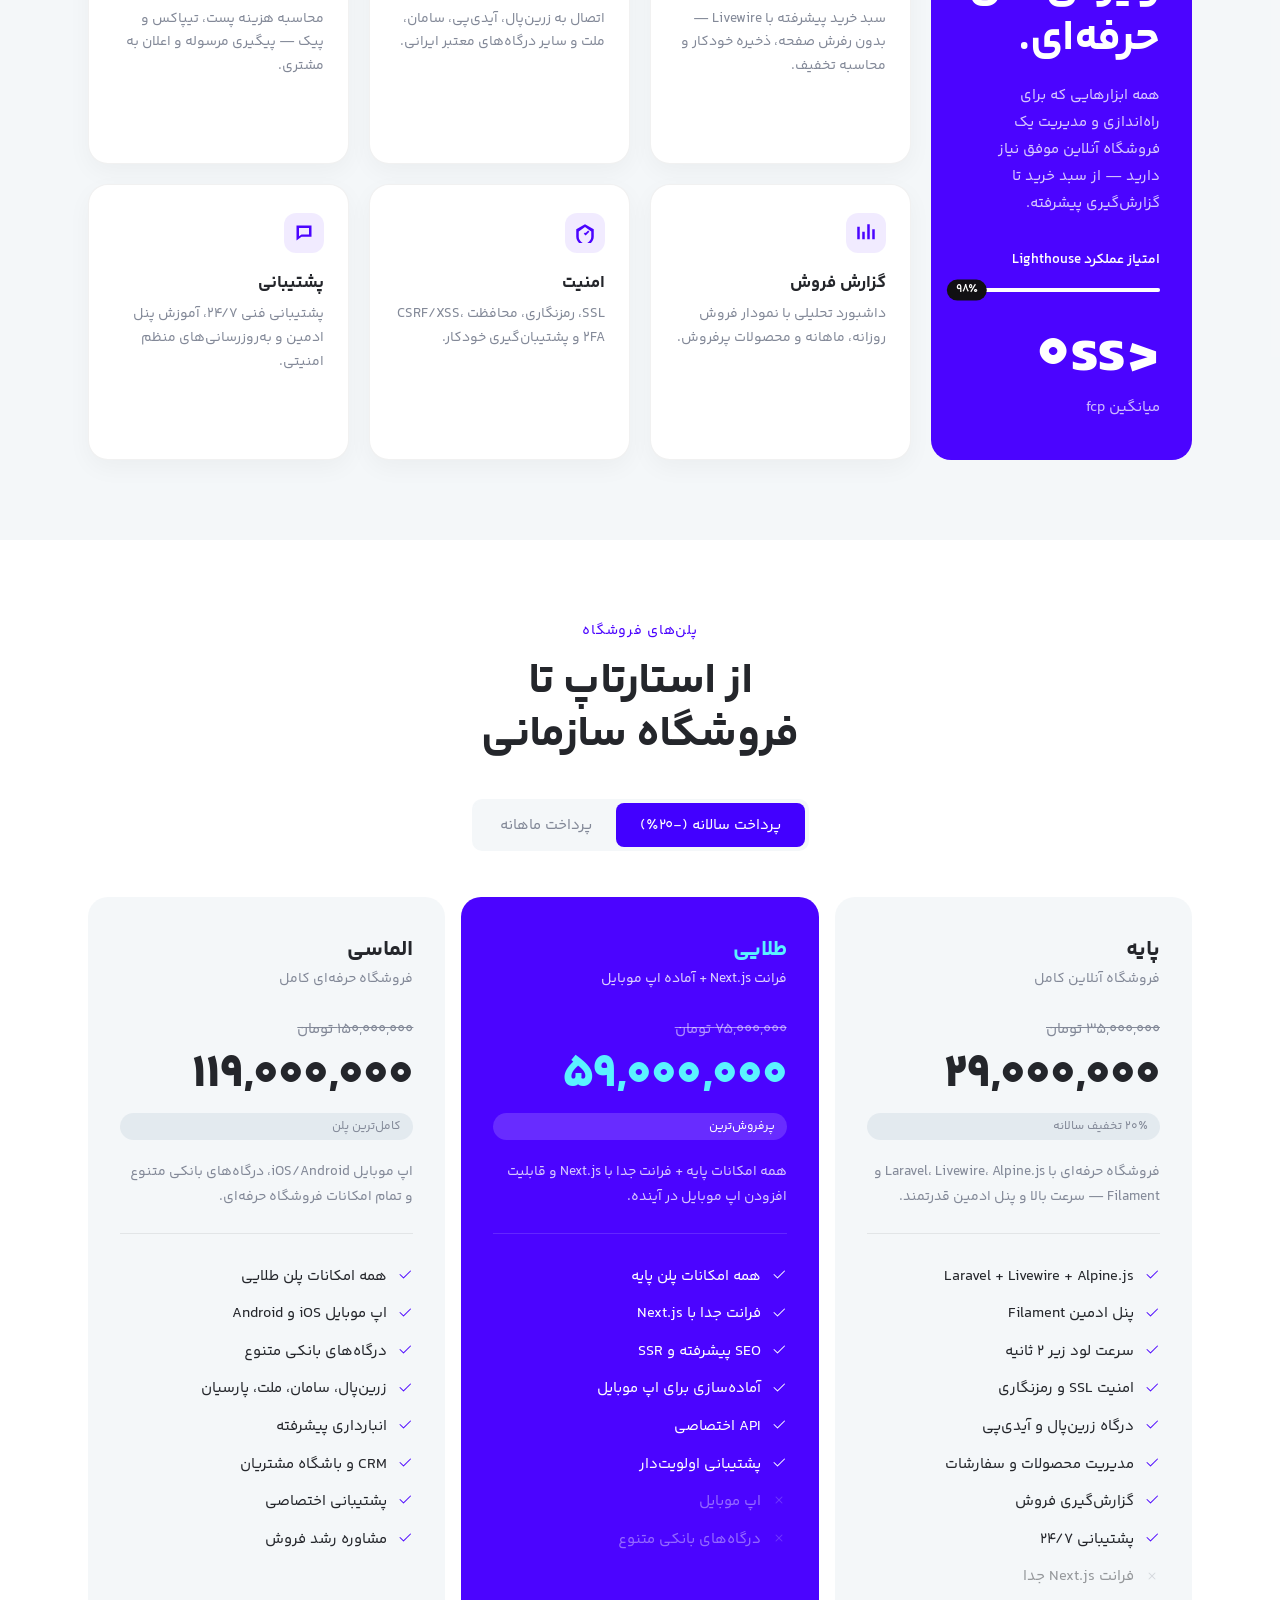
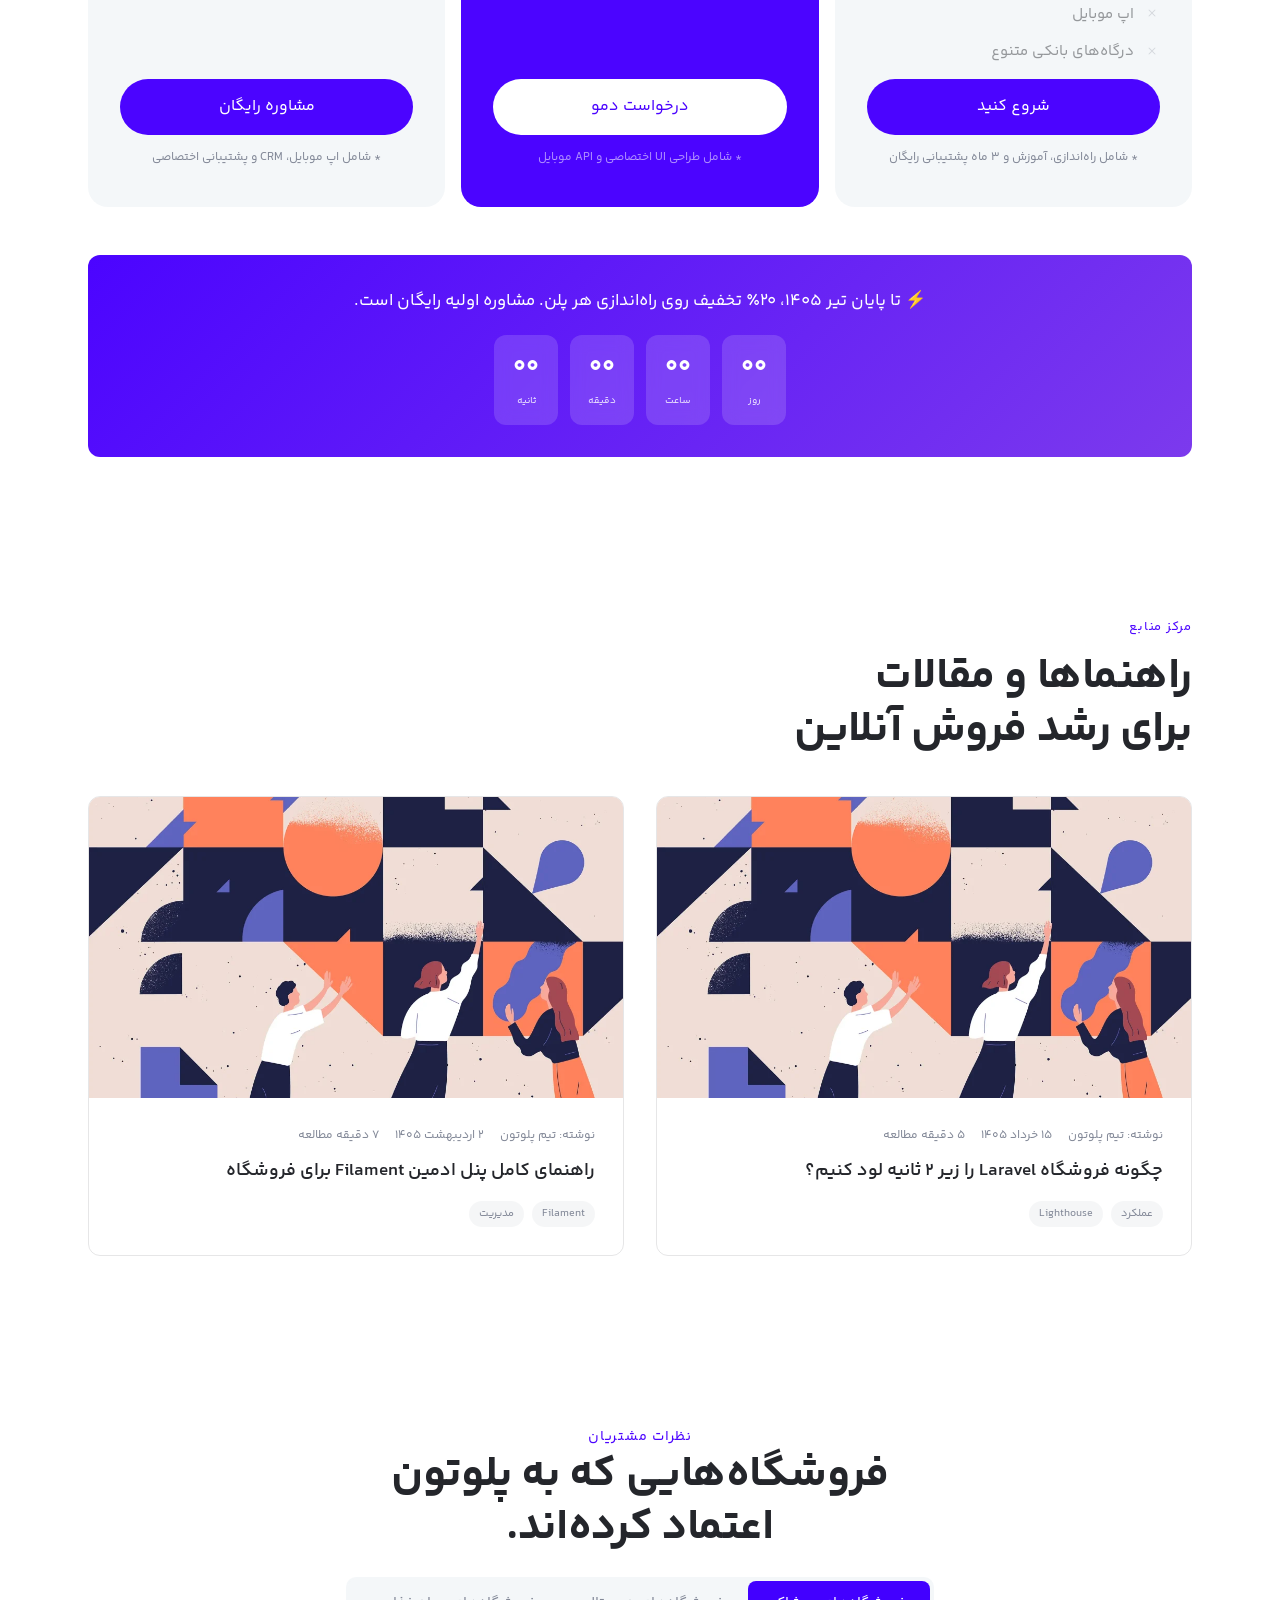
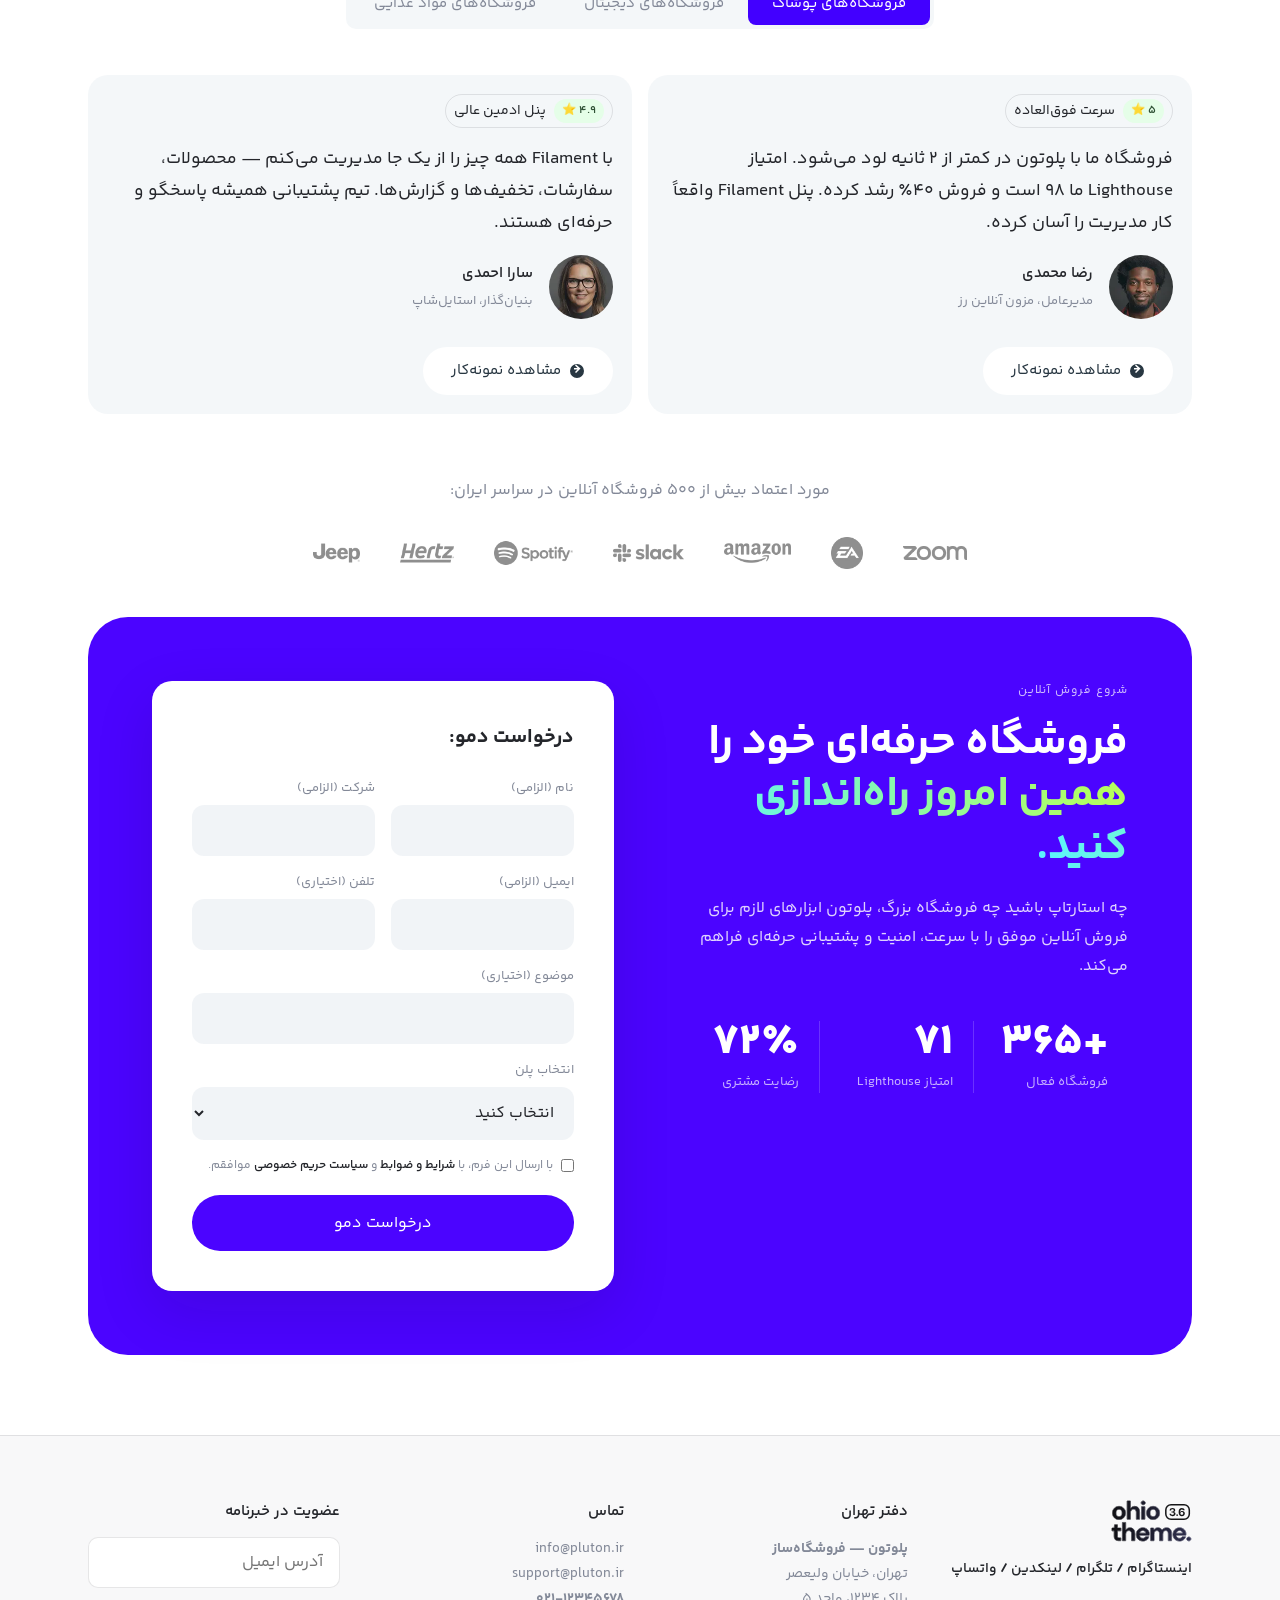
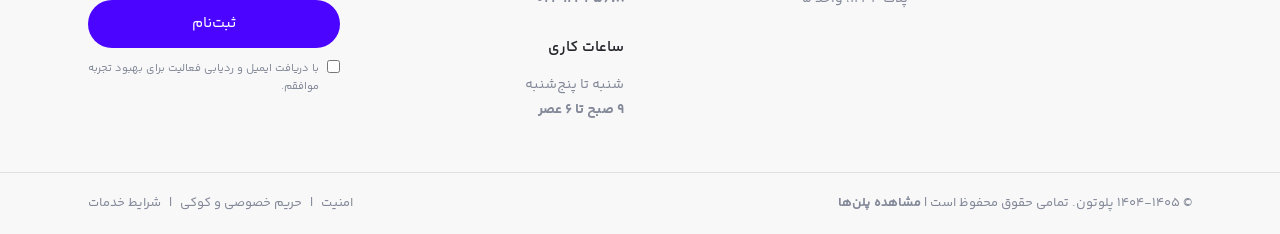
==== commit 7dde442a: "feat(landing): fill page with Laravel/Filament e-commerce content - Rewrite all sections with Persia" ====
--- a/public/index.html
+++ b/public/index.html
@@ -3,10 +3,10 @@
 <head>
 <meta charset="UTF-8">
 <meta name="viewport" content="width=device-width, initial-scale=1.0">
-<title>دمو ۵: سرویس ابری – Ohio Stage Demo 5</title>
-<meta name="description" content="پلتفرم مشارکت مبتنی بر هوش مصنوعی برای رشد جهانی. ورود یکپارچه، مدیریت پیمانکاران و بازاریابی ارجاعی.">
+<title>پلوتون — فروشگاه آنلاین حرفه‌ای با لاراول و فیلامنت</title>
+<meta name="description" content="فروشگاه آنلاین حرفه‌ای با Laravel، Livewire، Alpine.js و Filament. سرعت لود زیر ۲ ثانیه، پنل ادمین قدرتمند، امنیت بالا و درگاه‌های بانکی متنوع.">
 <meta name="robots" content="index, follow">
-<link rel="canonical" href="https://ohio.clbthemes.com/demo5/homedemo5-elementor/">
+<link rel="canonical" href="https://pluton.ir/">
 <link rel="icon" href="assets/images/BN3XNo6N-cropped-favicon-32x32.png" sizes="32x32">
 <link rel="preload" href="assets/fonts/YekanBakhFaNum-Regular.woff" as="font" type="font/woff" crossorigin>
 <link rel="preload" href="css/main.css" as="style">
@@ -28,23 +28,22 @@
 <button class="hamburger-button" data-menu-open aria-label="منو" type="button"><div class="hamburger icon-button"><span class="icon-bar"></span><span class="icon-bar"></span><span class="icon-bar"></span></div></button>
 </div>
 <div class="branding"><a class="branding-title" href="/"><div class="logo">
-<img src="assets/images/TuLQy7xn-logo3.6.svg" class="light-scheme-logo" alt="Ohio" width="140" height="32">
-<img src="assets/images/V8tKuZAP-logo3.6__inverse.svg" class="dark-scheme-logo" alt="Ohio" width="140" height="32">
+<img src="assets/images/TuLQy7xn-logo3.6.svg" class="light-scheme-logo" alt="پلوتون" width="140" height="32">
+<img src="assets/images/V8tKuZAP-logo3.6__inverse.svg" class="dark-scheme-logo" alt="پلوتون" width="140" height="32">
 </div></a></div>
 <nav class="nav" id="site-navigation"><div class="nav-container"><ul class="menu">
-<li><a href="#" class="menu-link main-menu-link"><span>المان‌ها</span><span class="has-submenu-icon"><svg width="10" height="10" viewBox="0 0 24 24" fill="currentColor"><path d="M0 7.33l2.83-2.83 9.17 9.34 9.17-9.34L24 7.33 12 19.5 0 7.33z"/></svg></span></a></li>
-<li><a href="#" class="menu-link main-menu-link"><span>نمونه‌کارها</span><span class="has-submenu-icon"><svg width="10" height="10" viewBox="0 0 24 24" fill="currentColor"><path d="M0 7.33l2.83-2.83 9.17 9.34 9.17-9.34L24 7.33 12 19.5 0 7.33z"/></svg></span></a></li>
-<li><a href="#" class="menu-link main-menu-link"><span>وبلاگ</span><span class="has-submenu-icon"><svg width="10" height="10" viewBox="0 0 24 24" fill="currentColor"><path d="M0 7.33l2.83-2.83 9.17 9.34 9.17-9.34L24 7.33 12 19.5 0 7.33z"/></svg></span></a></li>
-<li><a href="#" class="menu-link main-menu-link"><span>فروشگاه</span><span class="has-submenu-icon"><svg width="10" height="10" viewBox="0 0 24 24" fill="currentColor"><path d="M0 7.33l2.83-2.83 9.17 9.34 9.17-9.34L24 7.33 12 19.5 0 7.33z"/></svg></span></a></li>
-<li><a href="#" class="menu-link main-menu-link"><span>صفحات</span><span class="has-submenu-icon"><svg width="10" height="10" viewBox="0 0 24 24" fill="currentColor"><path d="M0 7.33l2.83-2.83 9.17 9.34 9.17-9.34L24 7.33 12 19.5 0 7.33z"/></svg></span></a></li>
-<li><a href="#" class="menu-link main-menu-link"><span>منابع</span><span class="has-submenu-icon"><svg width="10" height="10" viewBox="0 0 24 24" fill="currentColor"><path d="M0 7.33l2.83-2.83 9.17 9.34 9.17-9.34L24 7.33 12 19.5 0 7.33z"/></svg></span></a></li>
-<li><a href="#" class="menu-link main-menu-link"><span>تغییرات</span></a></li>
+<li><a href="#features" class="menu-link main-menu-link"><span>ویژگی‌ها</span></a></li>
+<li><a href="#discover" class="menu-link main-menu-link"><span>فناوری</span></a></li>
+<li><a href="#pricing" class="menu-link main-menu-link"><span>تعرفه</span></a></li>
+<li><a href="#reviews" class="menu-link main-menu-link"><span>نظرات</span></a></li>
+<li><a href="#resources" class="menu-link main-menu-link"><span>منابع</span></a></li>
+<li><a href="#contact" class="menu-link main-menu-link"><span>تماس</span></a></li>
 </ul></div></nav>
 <div class="right-part right">
 <span class="contact-button-wrap">
 <span class="contact-wave" aria-hidden="true"></span>
 <span class="contact-wave" aria-hidden="true"></span>
-<a href="tel:+18317055448" class="button -contact">تماس</a>
+<a href="tel:+982112345678" class="button -contact">تماس</a>
 </span>
 </div>
 </div>
@@ -54,10 +53,10 @@
 <div class="overlay-bg" data-menu-close></div>
 <div class="menu-panel">
 <div class="close-bar"><button class="icon-button" data-menu-close aria-label="بستن" type="button"><svg width="14" height="14" viewBox="0 0 14 14" fill="currentColor"><path d="M14 1.41 12.59 0 7 5.59 1.41 0 0 1.41 5.59 7 0 12.59 1.41 14 7 8.41 12.59 14 14 12.59 8.41 7 14 1.41Z"/></svg></button></div>
-<div class="menu-contact"><h4>تماس با ما</h4><p>خیابان ملویل ۵۴۱، پالو آلتو، کالیفرنیا ۹۴۳۰۱<br>ask@ohio.clbthemes.com<br>تلفن: +1.831.705.5448</p></div>
-<div class="menu-contact"><h4>استعلام کاری</h4><p>work@ohio.clbthemes.com<br>تلفن: +1.831.306.6725</p></div>
+<div class="menu-contact"><h4>تماس با ما</h4><p>تهران، خیابان ولیعصر<br>info@pluton.ir<br>تلفن: ۰۲۱-۱۲۳۴۵۶۷۸</p></div>
+<div class="menu-contact"><h4>پشتیبانی فنی</h4><p>support@pluton.ir<br>تلفن: ۰۲۱-۸۷۶۵۴۳۲۱</p></div>
 <nav class="menu-nav">
-<a href="#">المان‌ها</a><a href="#">نمونه‌کارها</a><a href="#">وبلاگ</a><a href="#">فروشگاه</a><a href="#">صفحات</a><a href="#">منابع</a><a href="#">تغییرات</a>
+<a href="#features">ویژگی‌ها</a><a href="#discover">فناوری</a><a href="#pricing">تعرفه</a><a href="#reviews">نظرات</a><a href="#resources">منابع</a><a href="#contact">تماس</a>
 </nav>
 </div>
 </div>
@@ -67,106 +66,119 @@
 
 <section class="hero-section"><div class="page-container"><div class="hero-grid">
 <div class="hero-content">
-<a href="#" class="-undash"><div class="badge"><span class="badge-inner">جدید</span>عامل‌های هوش مصنوعی داخلی <svg width="12" height="12" viewBox="0 0 24 24" fill="currentColor" style="display:inline"><path d="M15.41 7.41 14 6l-6 6 6 6 1.41-1.41L10.83 12z"/></svg></div></a>
-<div class="heading -left"><h1 class="title">دسترسی خود را<br>با ورود یکپارچه<br><span class="highlighted-text">گسترش دهید.</span></h1></div>
-<p>۱۴ روز آزمایشی رایگان را شروع کنید.<br>همین امروز با بازاریابی ارجاعی وارد شوید.</p>
+<a href="#discover" class="-undash"><div class="badge"><span class="badge-inner">جدید</span>سرعت لود زیر ۲ ثانیه <svg width="12" height="12" viewBox="0 0 24 24" fill="currentColor" style="display:inline"><path d="M15.41 7.41 14 6l-6 6 6 6 1.41-1.41L10.83 12z"/></svg></div></a>
+<div class="heading -left"><h1 class="title">فروشگاه آنلاین<br>حرفه‌ای با<br><span class="highlighted-text">لاراول و فیلامنت.</span></h1></div>
+<p>پلتفرم فروشگاهی با Laravel، Livewire، Alpine.js و Filament.<br>پنل ادمین قدرتمند، امنیت بالا و عملکرد فوق‌العاده.</p>
 <div class="hero-buttons">
-<a href="#" class="button -default -large"><svg width="18" height="18" viewBox="0 0 16 16" fill="currentColor"><path d="M8 1a7 7 0 1 0 0 14A7 7 0 0 0 8 1zm3.5 4.5L7 10 6 9l2.5-2.5H5V5h3.5L6 2.5 7 1.5l4.5 4z"/></svg>شروع کنید</a>
-<a href="#" class="button -secondary -large"><svg width="18" height="18" viewBox="0 0 16 16" fill="currentColor"><path d="M13.601 2.326A7.854 7.854 0 0 0 7.994 0C3.627 0 .068 3.558.064 7.926c0 1.399.366 2.76 1.057 3.965L0 16l4.204-1.102a7.933 7.933 0 0 0 3.79.965h.004c4.368 0 7.926-3.558 7.93-7.93A7.898 7.898 0 0 0 13.6 2.326z"/></svg>درخواست دمو</a>
-</div>
-<p class="hero-signin">قبلاً از سرویس ما استفاده می‌کنید؟ <a href="#"><strong>ورود</strong></a></p>
-</div>
-<div class="hero-visual"><div class="video-button" role="button" aria-label="پخش ویدیو"><button class="icon-button -large" type="button"><svg width="13" height="20" viewBox="0 0 13 20" fill="currentColor"><path d="M0 20L13 10L0 0V20Z"/></svg></button></div></div>
+<a href="#pricing" class="button -default -large"><svg width="18" height="18" viewBox="0 0 16 16" fill="currentColor"><path d="M8 1a7 7 0 1 0 0 14A7 7 0 0 0 8 1zm3.5 4.5L7 10 6 9l2.5-2.5H5V5h3.5L6 2.5 7 1.5l4.5 4z"/></svg>مشاهده پلن‌ها</a>
+<a href="#contact" class="button -secondary -large"><svg width="18" height="18" viewBox="0 0 16 16" fill="currentColor"><path d="M13.601 2.326A7.854 7.854 0 0 0 7.994 0C3.627 0 .068 3.558.064 7.926c0 1.399.366 2.76 1.057 3.965L0 16l4.204-1.102a7.933 7.933 0 0 0 3.79.965h.004c4.368 0 7.926-3.558 7.93-7.93A7.898 7.898 0 0 0 13.6 2.326z"/></svg>درخواست دمو</a>
+</div>
+<div class="tech-stack">
+<span>Laravel</span><span>Livewire</span><span>Alpine.js</span><span>Filament</span>
+</div>
+<p class="hero-signin">فروشگاه آماده دارید؟ <a href="#contact"><strong>مشاوره رایگان</strong></a></p>
+</div>
+<div class="hero-visual">
+<div class="lighthouse-showcase">
+<img src="assets/images/lighthouse-report.svg" alt="گزارش Lighthouse — امتیاز عملکرد ۹۸، FCP ۰.۸ ثانیه، LCP ۱.۲ ثانیه" width="520" height="420" loading="eager">
+<div class="lighthouse-badges">
+<span class="lighthouse-badge -green">Performance 98</span>
+<span class="lighthouse-badge -green">FCP 0.8s</span>
+<span class="lighthouse-badge -green">LCP 1.2s</span>
+<span class="lighthouse-badge -purple">لود &lt; 2s</span>
+</div>
+</div>
+</div>
 </div></div></section>
 <section class="service-tables-section"><div class="page-container"><div class="service-tables">
 
 <div class="service-table service-table--featured">
 <span class="icon-group -contained"><svg width="20" height="20" viewBox="0 0 16 16" fill="currentColor"><path d="M8 1.5L2 5.5v5L8 14.5l6-4v-5L8 1.5z"/></svg></span>
-<div class="heading"><h4 class="title">ایجاد مشارکت‌های پایدار<br>با مشتریان.</h4></div>
+<div class="heading"><h4 class="title">سرعت و عملکرد<br>فوق‌العاده.</h4></div>
 <ul class="service-table-features">
-<li class="exist"><i class="icon"><svg width="16" height="16" viewBox="0 0 16 16" fill="currentColor"><path d="M13.854 3.646a.5.5 0 0 1 0 .708l-7 7a.5.5 0 0 1-.708 0l-3.5-3.5a.5.5 0 1 1 .708-.708L6.5 10.293l6.646-6.647a.5.5 0 0 1 .708 0z"/></svg></i>امنیت SSL</li>
-<li class="exist"><i class="icon"><svg width="16" height="16" viewBox="0 0 16 16" fill="currentColor"><path d="M13.854 3.646a.5.5 0 0 1 0 .708l-7 7a.5.5 0 0 1-.708 0l-3.5-3.5a.5.5 0 1 1 .708-.708L6.5 10.293l6.646-6.647a.5.5 0 0 1 .708 0z"/></svg></i>ویجت کمک با پاسخ‌های هوش مصنوعی</li>
-<li class="exist"><i class="icon"><svg width="16" height="16" viewBox="0 0 16 16" fill="currentColor"><path d="M13.854 3.646a.5.5 0 0 1 0 .708l-7 7a.5.5 0 0 1-.708 0l-3.5-3.5a.5.5 0 1 1 .708-.708L6.5 10.293l6.646-6.647a.5.5 0 0 1 .708 0z"/></svg></i>افزونه‌های CSS و JavaScript</li>
-<li class="exist"><i class="icon"><svg width="16" height="16" viewBox="0 0 16 16" fill="currentColor"><path d="M13.854 3.646a.5.5 0 0 1 0 .708l-7 7a.5.5 0 0 1-.708 0l-3.5-3.5a.5.5 0 1 1 .708-.708L6.5 10.293l6.646-6.647a.5.5 0 0 1 .708 0z"/></svg></i>پشتیبانی تخصصی ۲۴/۷</li>
+<li class="exist"><i class="icon"><svg width="16" height="16" viewBox="0 0 16 16" fill="currentColor"><path d="M13.854 3.646a.5.5 0 0 1 0 .708l-7 7a.5.5 0 0 1-.708 0l-3.5-3.5a.5.5 0 1 1 .708-.708L6.5 10.293l6.646-6.647a.5.5 0 0 1 .708 0z"/></svg></i>لود زیر ۲ ثانیه (Lighthouse 98)</li>
+<li class="exist"><i class="icon"><svg width="16" height="16" viewBox="0 0 16 16" fill="currentColor"><path d="M13.854 3.646a.5.5 0 0 1 0 .708l-7 7a.5.5 0 0 1-.708 0l-3.5-3.5a.5.5 0 1 1 .708-.708L6.5 10.293l6.646-6.647a.5.5 0 0 1 .708 0z"/></svg></i>FCP و LCP بهینه‌شده</li>
+<li class="exist"><i class="icon"><svg width="16" height="16" viewBox="0 0 16 16" fill="currentColor"><path d="M13.854 3.646a.5.5 0 0 1 0 .708l-7 7a.5.5 0 0 1-.708 0l-3.5-3.5a.5.5 0 1 1 .708-.708L6.5 10.293l6.646-6.647a.5.5 0 0 1 .708 0z"/></svg></i>کش Redis و CDN</li>
+<li class="exist"><i class="icon"><svg width="16" height="16" viewBox="0 0 16 16" fill="currentColor"><path d="M13.854 3.646a.5.5 0 0 1 0 .708l-7 7a.5.5 0 0 1-.708 0l-3.5-3.5a.5.5 0 1 1 .708-.708L6.5 10.293l6.646-6.647a.5.5 0 0 1 .708 0z"/></svg></i>بهینه‌سازی تصاویر WebP</li>
 </ul>
 </div>
 
 <div class="service-table service-table--muted">
 <span class="icon-group -contained"><svg width="20" height="20" viewBox="0 0 16 16" fill="currentColor"><path d="M4.5 9.5A3.5 3.5 0 1 1 8 13a3.5 3.5 0 0 1-3.5-3.5zm9-1v4h1v-4h-1zm-2 2v2h1v-2h-1zM8 1a5 5 0 0 0-5 5v1h1V6a4 4 0 1 1 8 0v1h1V6A5 5 0 0 0 8 1z"/></svg></span>
-<div class="heading"><h4 class="title">ذخیره و انتقال<br>محتوای همکاری در فروش.</h4></div>
+<div class="heading"><h4 class="title">پنل ادمین قدرتمند<br>با Filament.</h4></div>
 <ul class="service-table-features">
-<li class="exist"><i class="icon"><svg width="16" height="16" viewBox="0 0 16 16" fill="currentColor"><path d="M13.854 3.646a.5.5 0 0 1 0 .708l-7 7a.5.5 0 0 1-.708 0l-3.5-3.5a.5.5 0 1 1 .708-.708L6.5 10.293l6.646-6.647a.5.5 0 0 1 .708 0z"/></svg></i>اپلیکیشن‌های Salesforce، Jira، HubSpot</li>
-<li class="exist"><i class="icon"><svg width="16" height="16" viewBox="0 0 16 16" fill="currentColor"><path d="M13.854 3.646a.5.5 0 0 1 0 .708l-7 7a.5.5 0 0 1-.708 0l-3.5-3.5a.5.5 0 1 1 .708-.708L6.5 10.293l6.646-6.647a.5.5 0 0 1 .708 0z"/></svg></i>نمای پیشرفته و گردش‌کار</li>
-<li class="exist"><i class="icon"><svg width="16" height="16" viewBox="0 0 16 16" fill="currentColor"><path d="M13.854 3.646a.5.5 0 0 1 0 .708l-7 7a.5.5 0 0 1-.708 0l-3.5-3.5a.5.5 0 1 1 .708-.708L6.5 10.293l6.646-6.647a.5.5 0 0 1 .708 0z"/></svg></i>افزونه‌های CSS و JavaScript</li>
-<li class="exist"><i class="icon"><svg width="16" height="16" viewBox="0 0 16 16" fill="currentColor"><path d="M13.854 3.646a.5.5 0 0 1 0 .708l-7 7a.5.5 0 0 1-.708 0l-3.5-3.5a.5.5 0 1 1 .708-.708L6.5 10.293l6.646-6.647a.5.5 0 0 1 .708 0z"/></svg></i>پشتیبانی اختصاصی</li>
+<li class="exist"><i class="icon"><svg width="16" height="16" viewBox="0 0 16 16" fill="currentColor"><path d="M13.854 3.646a.5.5 0 0 1 0 .708l-7 7a.5.5 0 0 1-.708 0l-3.5-3.5a.5.5 0 1 1 .708-.708L6.5 10.293l6.646-6.647a.5.5 0 0 1 .708 0z"/></svg></i>مدیریت محصولات و دسته‌بندی</li>
+<li class="exist"><i class="icon"><svg width="16" height="16" viewBox="0 0 16 16" fill="currentColor"><path d="M13.854 3.646a.5.5 0 0 1 0 .708l-7 7a.5.5 0 0 1-.708 0l-3.5-3.5a.5.5 0 1 1 .708-.708L6.5 10.293l6.646-6.647a.5.5 0 0 1 .708 0z"/></svg></i>گزارش‌گیری و داشبورد فروش</li>
+<li class="exist"><i class="icon"><svg width="16" height="16" viewBox="0 0 16 16" fill="currentColor"><path d="M13.854 3.646a.5.5 0 0 1 0 .708l-7 7a.5.5 0 0 1-.708 0l-3.5-3.5a.5.5 0 1 1 .708-.708L6.5 10.293l6.646-6.647a.5.5 0 0 1 .708 0z"/></svg></i>مدیریت سفارشات و انبار</li>
+<li class="exist"><i class="icon"><svg width="16" height="16" viewBox="0 0 16 16" fill="currentColor"><path d="M13.854 3.646a.5.5 0 0 1 0 .708l-7 7a.5.5 0 0 1-.708 0l-3.5-3.5a.5.5 0 1 1 .708-.708L6.5 10.293l6.646-6.647a.5.5 0 0 1 .708 0z"/></svg></i>نقش‌ها و دسترسی‌های سفارشی</li>
 </ul>
 </div>
 
 <div class="service-table service-table--muted">
 <span class="icon-group -contained"><svg width="20" height="20" viewBox="0 0 16 16" fill="currentColor"><path d="M6 1h4v3h3v5H9v6H7V9H3V4h3V1zm2 1v2H4v3h8V2H8z"/></svg></span>
-<div class="heading"><h4 class="title">برآورد هزینه و<br>افزایش بهره‌وری.</h4></div>
+<div class="heading"><h4 class="title">امنیت و پرداخت<br>حرفه‌ای.</h4></div>
 <ul class="service-table-features">
-<li class="exist"><i class="icon"><svg width="16" height="16" viewBox="0 0 16 16" fill="currentColor"><path d="M13.854 3.646a.5.5 0 0 1 0 .708l-7 7a.5.5 0 0 1-.708 0l-3.5-3.5a.5.5 0 1 1 .708-.708L6.5 10.293l6.646-6.647a.5.5 0 0 1 .708 0z"/></svg></i>افزایش سودآوری</li>
-<li class="exist"><i class="icon"><svg width="16" height="16" viewBox="0 0 16 16" fill="currentColor"><path d="M13.854 3.646a.5.5 0 0 1 0 .708l-7 7a.5.5 0 0 1-.708 0l-3.5-3.5a.5.5 0 1 1 .708-.708L6.5 10.293l6.646-6.647a.5.5 0 0 1 .708 0z"/></svg></i>فیلدهای سفارشی پیشرفته</li>
-<li class="exist"><i class="icon"><svg width="16" height="16" viewBox="0 0 16 16" fill="currentColor"><path d="M13.854 3.646a.5.5 0 0 1 0 .708l-7 7a.5.5 0 0 1-.708 0l-3.5-3.5a.5.5 0 1 1 .708-.708L6.5 10.293l6.646-6.647a.5.5 0 0 1 .708 0z"/></svg></i>افزونه‌های CSS و JavaScript</li>
-<li class="exist"><i class="icon"><svg width="16" height="16" viewBox="0 0 16 16" fill="currentColor"><path d="M13.854 3.646a.5.5 0 0 1 0 .708l-7 7a.5.5 0 0 1-.708 0l-3.5-3.5a.5.5 0 1 1 .708-.708L6.5 10.293l6.646-6.647a.5.5 0 0 1 .708 0z"/></svg></i>SSO/SAML</li>
+<li class="exist"><i class="icon"><svg width="16" height="16" viewBox="0 0 16 16" fill="currentColor"><path d="M13.854 3.646a.5.5 0 0 1 0 .708l-7 7a.5.5 0 0 1-.708 0l-3.5-3.5a.5.5 0 1 1 .708-.708L6.5 10.293l6.646-6.647a.5.5 0 0 1 .708 0z"/></svg></i>SSL و رمزنگاری AES-256</li>
+<li class="exist"><i class="icon"><svg width="16" height="16" viewBox="0 0 16 16" fill="currentColor"><path d="M13.854 3.646a.5.5 0 0 1 0 .708l-7 7a.5.5 0 0 1-.708 0l-3.5-3.5a.5.5 0 1 1 .708-.708L6.5 10.293l6.646-6.647a.5.5 0 0 1 .708 0z"/></svg></i>درگاه‌های بانکی ایرانی</li>
+<li class="exist"><i class="icon"><svg width="16" height="16" viewBox="0 0 16 16" fill="currentColor"><path d="M13.854 3.646a.5.5 0 0 1 0 .708l-7 7a.5.5 0 0 1-.708 0l-3.5-3.5a.5.5 0 1 1 .708-.708L6.5 10.293l6.646-6.647a.5.5 0 0 1 .708 0z"/></svg></i>احراز هویت دو مرحله‌ای</li>
+<li class="exist"><i class="icon"><svg width="16" height="16" viewBox="0 0 16 16" fill="currentColor"><path d="M13.854 3.646a.5.5 0 0 1 0 .708l-7 7a.5.5 0 0 1-.708 0l-3.5-3.5a.5.5 0 1 1 .708-.708L6.5 10.293l6.646-6.647a.5.5 0 0 1 .708 0z"/></svg></i>پشتیبان‌گیری خودکار روزانه</li>
 </ul>
 </div>
 
 </div></div></section>
 <section class="section-block" id="discover"><div class="page-container"><div class="section-grid">
 <div class="section-content">
-<div class="eyebrow">کشف و جذب</div>
-<h2 class="title">ورود به اپلیکیشن دیجیتال اختصاصی ما برای تجربه‌ای بهتر</h2>
-<p class="desc">پیمانکاران را در عرض چند دقیقه به‌صورت یکپارچه و مطابق با قوانین وارد، پرداخت و مدیریت کنید. و این کار را در سطح جهانی، از یک پلتفرم واحد انجام دهید.</p>
-<a href="#" class="button -default -large">شروع کنید</a>
+<div class="eyebrow">فناوری و معماری</div>
+<h2 class="title">استک مدرن Laravel + Livewire + Alpine.js برای تجربه‌ای سریع و روان</h2>
+<p class="desc">فروشگاه شما با جدیدترین تکنولوژی‌های وب ساخته می‌شود. Livewire تعاملات بدون رفرش صفحه را ممکن می‌کند، Alpine.js رابط کاربری واکنش‌گرا می‌سازد و Filament پنل مدیریت حرفه‌ای ارائه می‌دهد.</p>
+<a href="#pricing" class="button -default -large">مشاهده پلن‌ها</a>
 <div class="accordion -contained" style="margin-top:2rem">
-<div class="accordion-item"><button class="accordion-trigger" type="button">اپلیکیشن دیجیتال هوش مصنوعی چگونه کار می‌کند؟<svg width="16" height="16" viewBox="0 0 16 16" fill="currentColor"><path d="M8 11L3 6h10z"/></svg></button><div class="accordion-panel"><div class="accordion-panel-inner">مؤسسات و پلتفرم‌های پیشرو از رمزنگاری در سطح بانکی (AES-256) و احراز هویت چندعاملی (MFA) برای حفاظت از اطلاعات شما استفاده می‌کنند تا حتی در صورت به خطر افتادن رمز عبور، حساب‌هایتان امن بمانند.</div></div></div><div class="accordion-item"><button class="accordion-trigger" type="button">آیا اطلاعات مالی من امن است؟<svg width="16" height="16" viewBox="0 0 16 16" fill="currentColor"><path d="M8 11L3 6h10z"/></svg></button><div class="accordion-panel"><div class="accordion-panel-inner">بله. ما از بالاترین استانداردهای امنیتی صنعت برای حفاظت از داده‌های مالی و شخصی شما استفاده می‌کنیم.</div></div></div><div class="accordion-item"><button class="accordion-trigger" type="button">آیا می‌توانم حساب بانکی و ابزارهایم را متصل کنم؟<svg width="16" height="16" viewBox="0 0 16 16" fill="currentColor"><path d="M8 11L3 6h10z"/></svg></button><div class="accordion-panel"><div class="accordion-panel-inner">بله، با ابزارهای محبوب CRM، ERP و بازاریابی یکپارچه می‌شویم تا گردش‌کار شما بدون وقفه ادامه یابد.</div></div></div></div></div><div class="section-visual"><div class="section-illustration section-illustration--discover" role="img" aria-label="تصویر اپلیکیشن Inbox"></div></div></div></div></section>
+<div class="accordion-item"><button class="accordion-trigger" type="button">چرا سرعت لود زیر ۲ ثانیه مهم است؟<svg width="16" height="16" viewBox="0 0 16 16" fill="currentColor"><path d="M8 11L3 6h10z"/></svg></button><div class="accordion-panel"><div class="accordion-panel-inner">تحقیقات گوگل نشان می‌دهد هر ثانیه تأخیر در لود، نرخ تبدیل را ۷٪ کاهش می‌دهد. فروشگاه ما با بهینه‌سازی Lighthouse، کش Redis، CDN و تصاویر WebP به FCP زیر ۱ ثانیه و LCP زیر ۱.۵ ثانیه می‌رسد.</div></div></div><div class="accordion-item"><button class="accordion-trigger" type="button">پنل Filament چه امکاناتی دارد؟<svg width="16" height="16" viewBox="0 0 16 16" fill="currentColor"><path d="M8 11L3 6h10z"/></svg></button><div class="accordion-panel"><div class="accordion-panel-inner">مدیریت محصولات، دسته‌بندی‌ها، سفارشات، مشتریان، کوپن‌ها، گزارش‌های فروش، انبارداری، ارسال و تنظیمات درگاه پرداخت — همه در یک پنل یکپارچه و زیبا.</div></div></div><div class="accordion-item"><button class="accordion-trigger" type="button">آیا امنیت داده‌های مشتریان تضمین شده است؟<svg width="16" height="16" viewBox="0 0 16 16" fill="currentColor"><path d="M8 11L3 6h10z"/></svg></button><div class="accordion-panel"><div class="accordion-panel-inner">بله. رمزنگاری SSL/TLS، هش رمز عبور با bcrypt، محافظت CSRF/XSS، احراز هویت دو مرحله‌ای و پشتیبان‌گیری خودکار روزانه از دیتابیس.</div></div></div></div></div><div class="section-visual"><div class="section-illustration section-illustration--discover" role="img" aria-label="نمای فروشگاه آنلاین"></div></div></div></div></section>
 <section class="section-block" id="contract"><div class="page-container"><div class="section-grid -reverse">
 <div class="section-content">
-<div class="eyebrow">قرارداد و پرداخت</div>
-<h2 class="title">پلتفرم مشارکت مبتنی بر هوش مصنوعی که رشد جهانی را تقویت می‌کند</h2>
-<p class="desc">با یکپارچه‌سازی داده‌های شریک با مجموعه فعال‌سازی ما، اطمینان حاصل کنید که برند شما به‌درستی در موتورهای تولیدی که مصرف‌کنندگان به‌عنوان ابزار جستجوی اصلی استفاده می‌کنند، نمایش داده می‌شود.</p>
-<a href="#" class="button -default -large">شروع کنید</a>
+<div class="eyebrow">پنل مدیریت</div>
+<h2 class="title">مدیریت کامل فروشگاه از یک داشبورد حرفه‌ای</h2>
+<p class="desc">با پنل Filament، تمام عملیات فروشگاه را بدون نیاز به دانش فنی مدیریت کنید. از ثبت محصول تا پیگیری سفارش، گزارش‌گیری و مدیریت تخفیف‌ها — همه چیز در دسترس شماست.</p>
+<a href="#contact" class="button -default -large">درخواست دمو</a>
 <div class="accordion -contained" style="margin-top:2rem">
-<div class="accordion-item"><button class="accordion-trigger" type="button">اشتراک شامل چه مواردی است؟<svg width="16" height="16" viewBox="0 0 16 16" fill="currentColor"><path d="M8 11L3 6h10z"/></svg></button><div class="accordion-panel"><div class="accordion-panel-inner">هر اشتراک شامل دسترسی کامل به ابزارهای کشف لید، اتوماسیون ارتباط، گزارش‌دهی پیشرفته و پشتیبانی تخصصی است.</div></div></div><div class="accordion-item"><button class="accordion-trigger" type="button">آیا می‌توانم از پلتفرم دیگری مهاجرت کنم؟<svg width="16" height="16" viewBox="0 0 16 16" fill="currentColor"><path d="M8 11L3 6h10z"/></svg></button><div class="accordion-panel"><div class="accordion-panel-inner">بله، تیم مهاجرت ما به‌صورت رایگان داده‌های شما را از پلتفرم قبلی منتقل می‌کند.</div></div></div><div class="accordion-item"><button class="accordion-trigger" type="button">آیا کسی می‌تواند سایت من را بسازد؟<svg width="16" height="16" viewBox="0 0 16 16" fill="currentColor"><path d="M8 11L3 6h10z"/></svg></button><div class="accordion-panel"><div class="accordion-panel-inner">تیم طراحی ما خدمات سفارشی‌سازی و راه‌اندازی کامل را برای کسب‌وکارهای بزرگ ارائه می‌دهد.</div></div></div></div></div><div class="section-visual"><div class="section-illustration section-illustration--contract" role="img" aria-label="تصویر پلتفرم قرارداد"></div></div></div></div></section>
+<div class="accordion-item"><button class="accordion-trigger" type="button">چه درگاه‌های بانکی پشتیبانی می‌شود؟<svg width="16" height="16" viewBox="0 0 16 16" fill="currentColor"><path d="M8 11L3 6h10z"/></svg></button><div class="accordion-panel"><div class="accordion-panel-inner">در پلن الماسی: زرین‌پال، آیدی‌پی، سامان، ملت، پارسیان، پاسارگاد، سداد و سایر درگاه‌های معتبر ایرانی. در پلن پایه و طلایی: زرین‌پال و آیدی‌پی.</div></div></div><div class="accordion-item"><button class="accordion-trigger" type="button">آیا امکان اتصال به پست و تیپاکس وجود دارد؟<svg width="16" height="16" viewBox="0 0 16 16" fill="currentColor"><path d="M8 11L3 6h10z"/></svg></button><div class="accordion-panel"><div class="accordion-panel-inner">بله. محاسبه خودکار هزینه ارسال، پیگیری مرسوله و اعلان وضعیت سفارش به مشتری از طریق پیامک و ایمیل.</div></div></div><div class="accordion-item"><button class="accordion-trigger" type="button">آیا می‌توانم از فروشگاه قبلی مهاجرت کنم؟<svg width="16" height="16" viewBox="0 0 16 16" fill="currentColor"><path d="M8 11L3 6h10z"/></svg></button><div class="accordion-panel"><div class="accordion-panel-inner">تیم ما محصولات، مشتریان و سفارشات شما را از ووکامرس، پرستاشاپ یا هر پلتفرم دیگر به‌صورت رایگان منتقل می‌کند.</div></div></div></div></div><div class="section-visual"><div class="section-illustration section-illustration--admin"><div class="admin-mockup"><div class="admin-mockup-header">پنل مدیریت Filament</div><div class="admin-mockup-body"><div class="admin-mockup-row"><span>سفارشات امروز</span><strong>۴۷ سفارش</strong></div><div class="admin-mockup-row"><span>فروش ماه جاری</span><strong>۱۲۸,۵۰۰,۰۰۰ تومان</strong></div><div class="admin-mockup-row"><span>محصولات فعال</span><strong>۳۴۲ محصول</strong></div><div class="admin-mockup-row"><span>وضعیت سرور</span><span class="admin-mockup-stat">آنلاین — لود ۱.۸s</span></div></div></div></div></div></div></div></section>
 <section class="stats-features-section" id="features"><div class="page-container">
-<div class="heading -center stats-features-heading"><h2 class="title">چرا الان اهمیت دارد</h2></div>
+<div class="heading -center stats-features-heading"><h2 class="title">چرا فروشگاه پلوتون؟</h2></div>
 <div class="stats-box"><div class="stats-grid">
-<div class="counter -center" data-counter="52" data-suffix="٪"><div class="counter-number"><span class="number">۰</span><span class="text-after">٪</span></div><h6 class="title">برندهایی که از همکاران فروش<br>برای تبلیغ استفاده می‌کنند: ۵۲٪</h6></div>
-<div class="counter -center" data-counter="44" data-suffix="٪"><div class="counter-number"><span class="number">۰</span><span class="text-after">٪</span></div><h6 class="title">نسل Z که روزانه از<br>جستجوی هوش مصنوعی استفاده می‌کنند: ۴۴٪</h6></div>
-<div class="counter -center" data-counter="36" data-suffix="٪"><div class="counter-number"><span class="number">۰</span><span class="text-after">٪</span></div><h6 class="title">خریدارانی که از هوش مصنوعی<br>برای خرید استفاده می‌کنند: ۳۶٪</h6></div>
-<div class="counter -center" data-counter="23" data-prefix="+"><div class="counter-number"><span class="number">۰</span></div><h6 class="title">صرفه‌جویی ۲۳+ ساعت در<br>هفته در مدیریت</h6></div>
-</div></div>
-<div class="stats-features-cta"><a href="#" class="button -default -large"><svg width="18" height="18" viewBox="0 0 16 16" fill="currentColor"><path d="M13.601 2.326A7.854 7.854 0 0 0 7.994 0C3.627 0 .068 3.558.064 7.926c0 1.399.366 2.76 1.057 3.965L0 16l4.204-1.102a7.933 7.933 0 0 0 3.79.965h.004c4.368 0 7.926-3.558 7.93-7.93A7.898 7.898 0 0 0 13.6 2.326z"/></svg>درخواست دمو</a></div>
+<div class="counter -center" data-counter="98" data-suffix=""><div class="counter-number"><span class="number">۰</span></div><h6 class="title">امتیاز Lighthouse<br>Performance</h6></div>
+<div class="counter -center" data-counter="2" data-prefix="&lt;"><div class="counter-number"><span class="number">۰</span><span class="text-after">s</span></div><h6 class="title">زمان لود کامل<br>صفحه اصلی</h6></div>
+<div class="counter -center" data-counter="500" data-prefix="+"><div class="counter-number"><span class="number">۰</span></div><h6 class="title">فروشگاه راه‌اندازی‌شده<br>در سراسر ایران</h6></div>
+<div class="counter -center" data-counter="99" data-suffix="٪"><div class="counter-number"><span class="number">۰</span><span class="text-after">٪</span></div><h6 class="title">آپتایم سرور<br>در ۱۲ ماه گذشته</h6></div>
+</div></div>
+<div class="stats-features-cta"><a href="#contact" class="button -default -large"><svg width="18" height="18" viewBox="0 0 16 16" fill="currentColor"><path d="M13.601 2.326A7.854 7.854 0 0 0 7.994 0C3.627 0 .068 3.558.064 7.926c0 1.399.366 2.76 1.057 3.965L0 16l4.204-1.102a7.933 7.933 0 0 0 3.79.965h.004c4.368 0 7.926-3.558 7.93-7.93A7.898 7.898 0 0 0 13.6 2.326z"/></svg>درخواست دمو رایگان</a></div>
 <div class="features-grid">
 <div class="features-card -purple">
-<div class="heading -left"><div class="subtitle">نحوه کار ما</div><h2 class="title">ویژگی‌های <span class="highlighted-text -light">اصلی.</span></h2></div>
-<p class="desc">با کاهش هزینه‌های عملیاتی برای کل تیم محصول، می‌توانیم بیشتر در طراحی نوآورانه سرمایه‌گذاری کنیم و تجربه کاربری برتری ارائه دهیم.</p>
-<div class="progress -light" data-progress="93"><div class="progress-heading"><h6 class="label">افزایش ترافیک</h6></div><div class="progress-holder"><div class="progress-bar"><span class="progress-percent"><span class="percent">۰</span>٪</span></div></div></div>
-<div class="counter payroll-counter -light" data-counter="99" data-suffix="٪"><div class="counter-number"><span class="number">۰</span><span class="text-after">٪</span></div><h6 class="title">دقت حقوق و دستمزد</h6></div>
+<div class="heading -left"><div class="subtitle">امکانات فروشگاه</div><h2 class="title">ویژگی‌های <span class="highlighted-text -light">حرفه‌ای.</span></h2></div>
+<p class="desc">همه ابزارهایی که برای راه‌اندازی و مدیریت یک فروشگاه آنلاین موفق نیاز دارید — از سبد خرید تا گزارش‌گیری پیشرفته.</p>
+<div class="progress -light" data-progress="98"><div class="progress-heading"><h6 class="label">امتیاز عملکرد Lighthouse</h6></div><div class="progress-holder"><div class="progress-bar"><span class="progress-percent"><span class="percent">۰</span>٪</span></div></div></div>
+<div class="counter payroll-counter -light" data-counter="1" data-prefix="&lt;" data-suffix="s"><div class="counter-number"><span class="number">۰</span><span class="text-after">s</span></div><h6 class="title">میانگین FCP</h6></div>
 </div>
 <div class="features-col">
-<div class="icon-box"><span class="icon-group -contained"><svg width="18" height="18" viewBox="0 0 16 16" fill="currentColor"><path d="M8 1a7 7 0 1 0 0 14A7 7 0 0 0 8 1zm0 1.5a5.5 5.5 0 1 1 0 11 5.5 5.5 0 0 1 0-11zm0 2a3.5 3.5 0 1 0 0 7 3.5 3.5 0 0 0 0-7z"/></svg></span><div class="icon-box-content"><h5>کشف</h5><p>شناسایی و ارتباط با شرکای پرتأثیر متناسب با صنعت شما.</p></div></div>
-<div class="icon-box"><span class="icon-group -contained"><svg width="18" height="18" viewBox="0 0 16 16" fill="currentColor"><path d="M1 13h2V3H1v10zm4 0h2V7H5v6zm4 0h2V1H9v12zm4 0h2V5h-2v8z"/></svg></span><div class="icon-box-content"><h5>ردیابی داده</h5><p>ثبت رفتار کاربر در اپلیکیشن‌های موبایل و وب برای نسبت‌دهی دقیق.</p></div></div>
+<div class="icon-box"><span class="icon-group -contained"><svg width="18" height="18" viewBox="0 0 16 16" fill="currentColor"><path d="M8 1a7 7 0 1 0 0 14A7 7 0 0 0 8 1zm0 1.5a5.5 5.5 0 1 1 0 11 5.5 5.5 0 0 1 0-11zm0 2a3.5 3.5 0 1 0 0 7 3.5 3.5 0 0 0 0-7z"/></svg></span><div class="icon-box-content"><h5>سبد خرید</h5><p>سبد خرید پیشرفته با Livewire — بدون رفرش صفحه، ذخیره خودکار و محاسبه تخفیف.</p></div></div>
+<div class="icon-box"><span class="icon-group -contained"><svg width="18" height="18" viewBox="0 0 16 16" fill="currentColor"><path d="M1 13h2V3H1v10zm4 0h2V7H5v6zm4 0h2V1H9v12zm4 0h2V5h-2v8z"/></svg></span><div class="icon-box-content"><h5>گزارش فروش</h5><p>داشبورد تحلیلی با نمودار فروش روزانه، ماهانه و محصولات پرفروش.</p></div></div>
 </div>
 <div class="features-col">
-<div class="icon-box"><span class="icon-group -contained"><svg width="18" height="18" viewBox="0 0 16 16" fill="currentColor"><path d="M2 3h12a1 1 0 0 1 1 1v8a1 1 0 0 1-1 1H2a1 1 0 0 1-1-1V4a1 1 0 0 1 1-1zm1 2v6h10V5H3zm2 1h2v1H5V6zm0 2h3v1H5V8z"/></svg></span><div class="icon-box-content"><h5>پرداخت‌ها</h5><p>اطمینان از پرداخت دقیق و به‌موقع شرکا برای ایجاد اعتماد و وفاداری بلندمدت.</p></div></div>
-<div class="icon-box"><span class="icon-group -contained"><svg width="18" height="18" viewBox="0 0 16 16" fill="currentColor"><path d="M8 1L1 5v6c0 3.5 3 6.5 7 8 4-1.5 7-4.5 7-8V5L8 1zm0 2.2l5 3.6v4.4c0 2.4-2.1 4.5-5 5.8-2.9-1.3-5-3.4-5-5.8V6.8l5-3.6zm-1 5.3l1.5 1.5 3-3-1-1-2 2-.5-.5-1 1z"/></svg></span><div class="icon-box-content"><h5>حفاظت</h5><p>جلوگیری از فعالیت‌های مخرب و اطمینان از پرداخت فقط برای نتایج باکیفیت و اصیل.</p></div></div>
+<div class="icon-box"><span class="icon-group -contained"><svg width="18" height="18" viewBox="0 0 16 16" fill="currentColor"><path d="M2 3h12a1 1 0 0 1 1 1v8a1 1 0 0 1-1 1H2a1 1 0 0 1-1-1V4a1 1 0 0 1 1-1zm1 2v6h10V5H3zm2 1h2v1H5V6zm0 2h3v1H5V8z"/></svg></span><div class="icon-box-content"><h5>درگاه پرداخت</h5><p>اتصال به زرین‌پال، آیدی‌پی، سامان، ملت و سایر درگاه‌های معتبر ایرانی.</p></div></div>
+<div class="icon-box"><span class="icon-group -contained"><svg width="18" height="18" viewBox="0 0 16 16" fill="currentColor"><path d="M8 1L1 5v6c0 3.5 3 6.5 7 8 4-1.5 7-4.5 7-8V5L8 1zm0 2.2l5 3.6v4.4c0 2.4-2.1 4.5-5 5.8-2.9-1.3-5-3.4-5-5.8V6.8l5-3.6zm-1 5.3l1.5 1.5 3-3-1-1-2 2-.5-.5-1 1z"/></svg></span><div class="icon-box-content"><h5>امنیت</h5><p>SSL، رمزنگاری، محافظت CSRF/XSS، 2FA و پشتیبان‌گیری خودکار.</p></div></div>
 </div>
 <div class="features-col">
-<div class="icon-box"><span class="icon-group -contained"><svg width="18" height="18" viewBox="0 0 16 16" fill="currentColor"><path d="M8 0a8 8 0 1 0 0 16A8 8 0 0 0 8 0zm0 1.5a6.5 6.5 0 1 1 0 13 6.5 6.5 0 0 1 0-13zm-.5 2v4.8L5.2 9.5l1 1 3.3-3.3V3.5H7.5z"/></svg></span><div class="icon-box-content"><h5>تعامل</h5><p>حفظ ارتباط فعال و ارائه منابع مورد نیاز به شرکا.</p></div></div>
-<div class="icon-box"><span class="icon-group -contained"><svg width="18" height="18" viewBox="0 0 16 16" fill="currentColor"><path d="M2 2h12v9H6l-4 3V2zm2 2v6.6l2-1.5h6V4H4z"/></svg></span><div class="icon-box-content"><h5>نظارت</h5><p>تولید گزارش‌هایی که به شما کمک می‌کند روندها را ببینید و تصمیمات داده‌محور بگیرید.</p></div></div>
-</div>
-</div>
-</div></section><section class="pricing-block" id="pricing"><div class="page-container"><div class="heading -center"><div class="subtitle">تعرفه ساده</div><h2 class="title">پشتیبانی عالی،<br>در هر مقیاسی</h2></div><div class="tabs pricing-tabs"><div class="tabs-nav"><span class="tabs-nav-line"></span><button type="button" class="is-active">صورتحساب سالانه (-۲۰٪)</button><button type="button">صورتحساب ماهانه</button></div><div class="tab-panel is-active"><div class="pricing-grid"><div class="pricing-table"><div class="pricing-table-headline"><h5 class="title">پایه</h5><p class="subtitle">غیرانتفاعی / آموزشی</p></div><div class="pricing-table-price"><s class="old-price">$9.99</s><span class="price-number">$5.99</span><span class="tag">۱۵٪ تخفیف</span></div><div class="pricing-table-details">آخرین پیشنهاد ما را کاملاً بدون ریسک دریافت کنید. تا شروع، هزینه‌ای دریافت نمی‌شود.</div><ul class="pricing-table-features"><li class="exist"><i class="icon"><svg width="16" height="16" viewBox="0 0 16 16" fill="currentColor"><path d="M13.854 3.646a.5.5 0 0 1 0 .708l-7 7a.5.5 0 0 1-.708 0l-3.5-3.5a.5.5 0 1 1 .708-.708L6.5 10.293l6.646-6.647a.5.5 0 0 1 .708 0z"/></svg></i><span class="title">امنیت SSL</span></li><li class="exist"><i class="icon"><svg width="16" height="16" viewBox="0 0 16 16" fill="currentColor"><path d="M13.854 3.646a.5.5 0 0 1 0 .708l-7 7a.5.5 0 0 1-.708 0l-3.5-3.5a.5.5 0 1 1 .708-.708L6.5 10.293l6.646-6.647a.5.5 0 0 1 .708 0z"/></svg></i><span class="title">پشتیبانی ۲۴/۷ مشتری</span></li><li class="missing"><i class="icon"><svg width="16" height="16" viewBox="0 0 16 16" fill="currentColor"><path d="M4.646 4.646a.5.5 0 0 1 .708 0L8 7.293l2.646-2.647a.5.5 0 0 1 .708.708L8.707 8l2.647 2.646a.5.5 0 0 1-.708.708L8 8.707l-2.646 2.647a.5.5 0 0 1-.708-.708L7.293 8 4.646 5.354a.5.5 0 0 1 0-.708z"/></svg></i><span class="title">افزونه‌های CSS و JavaScript</span></li><li class="missing"><i class="icon"><svg width="16" height="16" viewBox="0 0 16 16" fill="currentColor"><path d="M4.646 4.646a.5.5 0 0 1 .708 0L8 7.293l2.646-2.647a.5.5 0 0 1 .708.708L8.707 8l2.647 2.646a.5.5 0 0 1-.708.708L8 8.707l-2.646 2.647a.5.5 0 0 1-.708-.708L7.293 8 4.646 5.354a.5.5 0 0 1 0-.708z"/></svg></i><span class="title">پهنای باند و فضای نامحدود</span></li></ul><a href="#" class="button -default -large">شروع رایگان</a><p class="pricing-note">* صورتحساب سالانه <strong>$71.88</strong> (تمدید خودکار)</p></div><div class="pricing-table -featured"><div class="pricing-table-headline"><h5 class="title">تجاری</h5><p class="subtitle">توسعه‌دهندگان / دسترسی API</p></div><div class="pricing-table-price"><s class="old-price">$15.99</s><span class="price-number">$9.99</span><span class="tag">۲۰٪ تخفیف</span></div><div class="pricing-table-details">برای تیم‌های در حال رشد که می‌خواهند وظایف بیشتری را خودکار کنند.</div><ul class="pricing-table-features"><li class="exist"><i class="icon"><svg width="16" height="16" viewBox="0 0 16 16" fill="currentColor"><path d="M13.854 3.646a.5.5 0 0 1 0 .708l-7 7a.5.5 0 0 1-.708 0l-3.5-3.5a.5.5 0 1 1 .708-.708L6.5 10.293l6.646-6.647a.5.5 0 0 1 .708 0z"/></svg></i><span class="title">امنیت SSL</span></li><li class="exist"><i class="icon"><svg width="16" height="16" viewBox="0 0 16 16" fill="currentColor"><path d="M13.854 3.646a.5.5 0 0 1 0 .708l-7 7a.5.5 0 0 1-.708 0l-3.5-3.5a.5.5 0 1 1 .708-.708L6.5 10.293l6.646-6.647a.5.5 0 0 1 .708 0z"/></svg></i><span class="title">پشتیبانی سریع (پاسخ ۱۲ ساعته)</span></li><li class="exist"><i class="icon"><svg width="16" height="16" viewBox="0 0 16 16" fill="currentColor"><path d="M13.854 3.646a.5.5 0 0 1 0 .708l-7 7a.5.5 0 0 1-.708 0l-3.5-3.5a.5.5 0 1 1 .708-.708L6.5 10.293l6.646-6.647a.5.5 0 0 1 .708 0z"/></svg></i><span class="title">افزونه‌های CSS و JavaScript</span></li><li class="exist"><i class="icon"><svg width="16" height="16" viewBox="0 0 16 16" fill="currentColor"><path d="M13.854 3.646a.5.5 0 0 1 0 .708l-7 7a.5.5 0 0 1-.708 0l-3.5-3.5a.5.5 0 1 1 .708-.708L6.5 10.293l6.646-6.647a.5.5 0 0 1 .708 0z"/></svg></i><span class="title">پهنای باند و فضای نامحدود</span></li></ul><a href="#" class="button -default -large">شروع رایگان</a><p class="pricing-note">* صورتحساب سالانه <strong>$119.88</strong> (تمدید خودکار)</p></div><div class="pricing-table"><div class="pricing-table-headline"><h5 class="title">رشد</h5><p class="subtitle">سازمانی / راه‌حل سفارشی</p></div><div class="pricing-table-price"><s class="old-price">$35.99</s><span class="price-number">$23.99</span><span class="tag">۲۵٪ تخفیف</span></div><div class="pricing-table-details">برای تیم‌هایی که حجم و پیچیدگی بالاتری در چند کانال مدیریت می‌کنند.</div><ul class="pricing-table-features"><li class="exist"><i class="icon"><svg width="16" height="16" viewBox="0 0 16 16" fill="currentColor"><path d="M13.854 3.646a.5.5 0 0 1 0 .708l-7 7a.5.5 0 0 1-.708 0l-3.5-3.5a.5.5 0 1 1 .708-.708L6.5 10.293l6.646-6.647a.5.5 0 0 1 .708 0z"/></svg></i><span class="title">امنیت SSL</span></li><li class="exist"><i class="icon"><svg width="16" height="16" viewBox="0 0 16 16" fill="currentColor"><path d="M13.854 3.646a.5.5 0 0 1 0 .708l-7 7a.5.5 0 0 1-.708 0l-3.5-3.5a.5.5 0 1 1 .708-.708L6.5 10.293l6.646-6.647a.5.5 0 0 1 .708 0z"/></svg></i><span class="title">پشتیبانی اختصاصی (پاسخ ۲ ساعته)</span></li><li class="missing"><i class="icon"><svg width="16" height="16" viewBox="0 0 16 16" fill="currentColor"><path d="M4.646 4.646a.5.5 0 0 1 .708 0L8 7.293l2.646-2.647a.5.5 0 0 1 .708.708L8.707 8l2.647 2.646a.5.5 0 0 1-.708.708L8 8.707l-2.646 2.647a.5.5 0 0 1-.708-.708L7.293 8 4.646 5.354a.5.5 0 0 1 0-.708z"/></svg></i><span class="title">اعتبار استفاده نامحدود</span></li><li class="missing"><i class="icon"><svg width="16" height="16" viewBox="0 0 16 16" fill="currentColor"><path d="M4.646 4.646a.5.5 0 0 1 .708 0L8 7.293l2.646-2.647a.5.5 0 0 1 .708.708L8.707 8l2.647 2.646a.5.5 0 0 1-.708.708L8 8.707l-2.646 2.647a.5.5 0 0 1-.708-.708L7.293 8 4.646 5.354a.5.5 0 0 1 0-.708z"/></svg></i><span class="title">SSO/SAML</span></li></ul><a href="#" class="button -default -large">درخواست دمو</a><p class="pricing-note">* صورتحساب سالانه <strong>$287.88</strong> (تمدید خودکار)</p></div></div></div><div class="tab-panel"><div class="pricing-grid"><div class="pricing-table"><div class="pricing-table-headline"><h5 class="title">پایه</h5><p class="subtitle">غیرانتفاعی / آموزشی</p></div><div class="pricing-table-price"><s class="old-price">$12.99</s><span class="price-number">$8.99</span><span class="tag">۱۵٪ تخفیف</span></div><div class="pricing-table-details">آخرین پیشنهاد ما را کاملاً بدون ریسک دریافت کنید.</div><ul class="pricing-table-features"><li class="exist"><i class="icon"><svg width="16" height="16" viewBox="0 0 16 16" fill="currentColor"><path d="M13.854 3.646a.5.5 0 0 1 0 .708l-7 7a.5.5 0 0 1-.708 0l-3.5-3.5a.5.5 0 1 1 .708-.708L6.5 10.293l6.646-6.647a.5.5 0 0 1 .708 0z"/></svg></i><span class="title">امنیت SSL</span></li><li class="exist"><i class="icon"><svg width="16" height="16" viewBox="0 0 16 16" fill="currentColor"><path d="M13.854 3.646a.5.5 0 0 1 0 .708l-7 7a.5.5 0 0 1-.708 0l-3.5-3.5a.5.5 0 1 1 .708-.708L6.5 10.293l6.646-6.647a.5.5 0 0 1 .708 0z"/></svg></i><span class="title">پشتیبانی ۲۴/۷ مشتری</span></li><li class="missing"><i class="icon"><svg width="16" height="16" viewBox="0 0 16 16" fill="currentColor"><path d="M4.646 4.646a.5.5 0 0 1 .708 0L8 7.293l2.646-2.647a.5.5 0 0 1 .708.708L8.707 8l2.647 2.646a.5.5 0 0 1-.708.708L8 8.707l-2.646 2.647a.5.5 0 0 1-.708-.708L7.293 8 4.646 5.354a.5.5 0 0 1 0-.708z"/></svg></i><span class="title">افزونه‌های CSS و JavaScript</span></li><li class="missing"><i class="icon"><svg width="16" height="16" viewBox="0 0 16 16" fill="currentColor"><path d="M4.646 4.646a.5.5 0 0 1 .708 0L8 7.293l2.646-2.647a.5.5 0 0 1 .708.708L8.707 8l2.647 2.646a.5.5 0 0 1-.708.708L8 8.707l-2.646 2.647a.5.5 0 0 1-.708-.708L7.293 8 4.646 5.354a.5.5 0 0 1 0-.708z"/></svg></i><span class="title">پهنای باند و فضای نامحدود</span></li></ul><a href="#" class="button -default -large">شروع رایگان</a><p class="pricing-note">* صورتحساب سالانه <strong>$71.88</strong> (تمدید خودکار)</p></div><div class="pricing-table -featured"><div class="pricing-table-headline"><h5 class="title">تجاری</h5><p class="subtitle">توسعه‌دهندگان / دسترسی API</p></div><div class="pricing-table-price"><s class="old-price">$18.99</s><span class="price-number">$15.99</span><span class="tag">۲۰٪ تخفیف</span></div><div class="pricing-table-details">برای تیم‌های در حال رشد که می‌خواهند وظایف بیشتری را خودکار کنند.</div><ul class="pricing-table-features"><li class="exist"><i class="icon"><svg width="16" height="16" viewBox="0 0 16 16" fill="currentColor"><path d="M13.854 3.646a.5.5 0 0 1 0 .708l-7 7a.5.5 0 0 1-.708 0l-3.5-3.5a.5.5 0 1 1 .708-.708L6.5 10.293l6.646-6.647a.5.5 0 0 1 .708 0z"/></svg></i><span class="title">امنیت SSL</span></li><li class="exist"><i class="icon"><svg width="16" height="16" viewBox="0 0 16 16" fill="currentColor"><path d="M13.854 3.646a.5.5 0 0 1 0 .708l-7 7a.5.5 0 0 1-.708 0l-3.5-3.5a.5.5 0 1 1 .708-.708L6.5 10.293l6.646-6.647a.5.5 0 0 1 .708 0z"/></svg></i><span class="title">پشتیبانی سریع (پاسخ ۱۲ ساعته)</span></li><li class="exist"><i class="icon"><svg width="16" height="16" viewBox="0 0 16 16" fill="currentColor"><path d="M13.854 3.646a.5.5 0 0 1 0 .708l-7 7a.5.5 0 0 1-.708 0l-3.5-3.5a.5.5 0 1 1 .708-.708L6.5 10.293l6.646-6.647a.5.5 0 0 1 .708 0z"/></svg></i><span class="title">افزونه‌های CSS و JavaScript</span></li><li class="exist"><i class="icon"><svg width="16" height="16" viewBox="0 0 16 16" fill="currentColor"><path d="M13.854 3.646a.5.5 0 0 1 0 .708l-7 7a.5.5 0 0 1-.708 0l-3.5-3.5a.5.5 0 1 1 .708-.708L6.5 10.293l6.646-6.647a.5.5 0 0 1 .708 0z"/></svg></i><span class="title">پهنای باند و فضای نامحدود</span></li></ul><a href="#" class="button -default -large">شروع رایگان</a><p class="pricing-note">* صورتحساب سالانه <strong>$119.88</strong> (تمدید خودکار)</p></div><div class="pricing-table"><div class="pricing-table-headline"><h5 class="title">رشد</h5><p class="subtitle">سازمانی / راه‌حل سفارشی</p></div><div class="pricing-table-price"><s class="old-price">$45.99</s><span class="price-number">$35.99</span><span class="tag">۲۵٪ تخفیف</span></div><div class="pricing-table-details">برای تیم‌هایی که حجم و پیچیدگی بالاتری در چند کانال مدیریت می‌کنند.</div><ul class="pricing-table-features"><li class="exist"><i class="icon"><svg width="16" height="16" viewBox="0 0 16 16" fill="currentColor"><path d="M13.854 3.646a.5.5 0 0 1 0 .708l-7 7a.5.5 0 0 1-.708 0l-3.5-3.5a.5.5 0 1 1 .708-.708L6.5 10.293l6.646-6.647a.5.5 0 0 1 .708 0z"/></svg></i><span class="title">امنیت SSL</span></li><li class="exist"><i class="icon"><svg width="16" height="16" viewBox="0 0 16 16" fill="currentColor"><path d="M13.854 3.646a.5.5 0 0 1 0 .708l-7 7a.5.5 0 0 1-.708 0l-3.5-3.5a.5.5 0 1 1 .708-.708L6.5 10.293l6.646-6.647a.5.5 0 0 1 .708 0z"/></svg></i><span class="title">پشتیبانی اختصاصی (پاسخ ۲ ساعته)</span></li><li class="missing"><i class="icon"><svg width="16" height="16" viewBox="0 0 16 16" fill="currentColor"><path d="M4.646 4.646a.5.5 0 0 1 .708 0L8 7.293l2.646-2.647a.5.5 0 0 1 .708.708L8.707 8l2.647 2.646a.5.5 0 0 1-.708.708L8 8.707l-2.646 2.647a.5.5 0 0 1-.708-.708L7.293 8 4.646 5.354a.5.5 0 0 1 0-.708z"/></svg></i><span class="title">اعتبار استفاده نامحدود</span></li><li class="missing"><i class="icon"><svg width="16" height="16" viewBox="0 0 16 16" fill="currentColor"><path d="M4.646 4.646a.5.5 0 0 1 .708 0L8 7.293l2.646-2.647a.5.5 0 0 1 .708.708L8.707 8l2.647 2.646a.5.5 0 0 1-.708.708L8 8.707l-2.646 2.647a.5.5 0 0 1-.708-.708L7.293 8 4.646 5.354a.5.5 0 0 1 0-.708z"/></svg></i><span class="title">SSO/SAML</span></li></ul><a href="#" class="button -default -large">درخواست دمو</a><p class="pricing-note">* صورتحساب سالانه <strong>$287.88</strong> (تمدید خودکار)</p></div></div></div></div><div class="promo-block" data-countdown="2026-01-05T23:59:59"><p>⚡ برای مدت محدود، ۲۰٪ تخفیف روی هر پلن جدید. این پیشنهاد تا ۵ ژانویه ۲۰۲۶ معتبر است.</p><div class="countdown"><div class="countdown-item"><span class="countdown-value" data-cd-days>۰۰</span><span class="countdown-label">روز</span></div><div class="countdown-item"><span class="countdown-value" data-cd-hours>۰۰</span><span class="countdown-label">ساعت</span></div><div class="countdown-item"><span class="countdown-value" data-cd-minutes>۰۰</span><span class="countdown-label">دقیقه</span></div><div class="countdown-item"><span class="countdown-value" data-cd-seconds>۰۰</span><span class="countdown-label">ثانیه</span></div></div></div></div></section>
+<div class="icon-box"><span class="icon-group -contained"><svg width="18" height="18" viewBox="0 0 16 16" fill="currentColor"><path d="M8 0a8 8 0 1 0 0 16A8 8 0 0 0 8 0zm0 1.5a6.5 6.5 0 1 1 0 13 6.5 6.5 0 0 1 0-13zm-.5 2v4.8L5.2 9.5l1 1 3.3-3.3V3.5H7.5z"/></svg></span><div class="icon-box-content"><h5>ارسال</h5><p>محاسبه هزینه پست، تیپاکس و پیک — پیگیری مرسوله و اعلان به مشتری.</p></div></div>
+<div class="icon-box"><span class="icon-group -contained"><svg width="18" height="18" viewBox="0 0 16 16" fill="currentColor"><path d="M2 2h12v9H6l-4 3V2zm2 2v6.6l2-1.5h6V4H4z"/></svg></span><div class="icon-box-content"><h5>پشتیبانی</h5><p>پشتیبانی فنی ۲۴/۷، آموزش پنل ادمین و به‌روزرسانی‌های منظم امنیتی.</p></div></div>
+</div>
+</div>
+</div></section><section class="pricing-block" id="pricing"><div class="page-container"><div class="heading -center"><div class="subtitle">پلن‌های فروشگاه</div><h2 class="title">از استارتاپ تا<br>فروشگاه سازمانی</h2></div><div class="tabs pricing-tabs"><div class="tabs-nav"><span class="tabs-nav-line"></span><button type="button" class="is-active">پرداخت سالانه (-۲۰٪)</button><button type="button">پرداخت ماهانه</button></div><div class="tab-panel is-active"><div class="pricing-grid"><div class="pricing-table"><div class="pricing-table-headline"><h5 class="title">پایه</h5><p class="subtitle">فروشگاه آنلاین کامل</p></div><div class="pricing-table-price"><s class="old-price">۳۵,۰۰۰,۰۰۰ تومان</s><span class="price-number">۲۹,۰۰۰,۰۰۰</span><span class="tag">۲۰٪ تخفیف سالانه</span></div><div class="pricing-table-details">فروشگاه حرفه‌ای با Laravel، Livewire، Alpine.js و Filament — سرعت بالا و پنل ادمین قدرتمند.</div><ul class="pricing-table-features"><li class="exist"><i class="icon"><svg width="16" height="16" viewBox="0 0 16 16" fill="currentColor"><path d="M13.854 3.646a.5.5 0 0 1 0 .708l-7 7a.5.5 0 0 1-.708 0l-3.5-3.5a.5.5 0 1 1 .708-.708L6.5 10.293l6.646-6.647a.5.5 0 0 1 .708 0z"/></svg></i><span class="title">Laravel + Livewire + Alpine.js</span></li><li class="exist"><i class="icon"><svg width="16" height="16" viewBox="0 0 16 16" fill="currentColor"><path d="M13.854 3.646a.5.5 0 0 1 0 .708l-7 7a.5.5 0 0 1-.708 0l-3.5-3.5a.5.5 0 1 1 .708-.708L6.5 10.293l6.646-6.647a.5.5 0 0 1 .708 0z"/></svg></i><span class="title">پنل ادمین Filament</span></li><li class="exist"><i class="icon"><svg width="16" height="16" viewBox="0 0 16 16" fill="currentColor"><path d="M13.854 3.646a.5.5 0 0 1 0 .708l-7 7a.5.5 0 0 1-.708 0l-3.5-3.5a.5.5 0 1 1 .708-.708L6.5 10.293l6.646-6.647a.5.5 0 0 1 .708 0z"/></svg></i><span class="title">سرعت لود زیر ۲ ثانیه</span></li><li class="exist"><i class="icon"><svg width="16" height="16" viewBox="0 0 16 16" fill="currentColor"><path d="M13.854 3.646a.5.5 0 0 1 0 .708l-7 7a.5.5 0 0 1-.708 0l-3.5-3.5a.5.5 0 1 1 .708-.708L6.5 10.293l6.646-6.647a.5.5 0 0 1 .708 0z"/></svg></i><span class="title">امنیت SSL و رمزنگاری</span></li><li class="exist"><i class="icon"><svg width="16" height="16" viewBox="0 0 16 16" fill="currentColor"><path d="M13.854 3.646a.5.5 0 0 1 0 .708l-7 7a.5.5 0 0 1-.708 0l-3.5-3.5a.5.5 0 1 1 .708-.708L6.5 10.293l6.646-6.647a.5.5 0 0 1 .708 0z"/></svg></i><span class="title">درگاه زرین‌پال و آیدی‌پی</span></li><li class="exist"><i class="icon"><svg width="16" height="16" viewBox="0 0 16 16" fill="currentColor"><path d="M13.854 3.646a.5.5 0 0 1 0 .708l-7 7a.5.5 0 0 1-.708 0l-3.5-3.5a.5.5 0 1 1 .708-.708L6.5 10.293l6.646-6.647a.5.5 0 0 1 .708 0z"/></svg></i><span class="title">مدیریت محصولات و سفارشات</span></li><li class="exist"><i class="icon"><svg width="16" height="16" viewBox="0 0 16 16" fill="currentColor"><path d="M13.854 3.646a.5.5 0 0 1 0 .708l-7 7a.5.5 0 0 1-.708 0l-3.5-3.5a.5.5 0 1 1 .708-.708L6.5 10.293l6.646-6.647a.5.5 0 0 1 .708 0z"/></svg></i><span class="title">گزارش‌گیری فروش</span></li><li class="exist"><i class="icon"><svg width="16" height="16" viewBox="0 0 16 16" fill="currentColor"><path d="M13.854 3.646a.5.5 0 0 1 0 .708l-7 7a.5.5 0 0 1-.708 0l-3.5-3.5a.5.5 0 1 1 .708-.708L6.5 10.293l6.646-6.647a.5.5 0 0 1 .708 0z"/></svg></i><span class="title">پشتیبانی ۲۴/۷</span></li><li class="missing"><i class="icon"><svg width="16" height="16" viewBox="0 0 16 16" fill="currentColor"><path d="M4.646 4.646a.5.5 0 0 1 .708 0L8 7.293l2.646-2.647a.5.5 0 0 1 .708.708L8.707 8l2.647 2.646a.5.5 0 0 1-.708.708L8 8.707l-2.646 2.647a.5.5 0 0 1-.708-.708L7.293 8 4.646 5.354a.5.5 0 0 1 0-.708z"/></svg></i><span class="title">فرانت Next.js جدا</span></li><li class="missing"><i class="icon"><svg width="16" height="16" viewBox="0 0 16 16" fill="currentColor"><path d="M4.646 4.646a.5.5 0 0 1 .708 0L8 7.293l2.646-2.647a.5.5 0 0 1 .708.708L8.707 8l2.647 2.646a.5.5 0 0 1-.708.708L8 8.707l-2.646 2.647a.5.5 0 0 1-.708-.708L7.293 8 4.646 5.354a.5.5 0 0 1 0-.708z"/></svg></i><span class="title">اپ موبایل</span></li><li class="missing"><i class="icon"><svg width="16" height="16" viewBox="0 0 16 16" fill="currentColor"><path d="M4.646 4.646a.5.5 0 0 1 .708 0L8 7.293l2.646-2.647a.5.5 0 0 1 .708.708L8.707 8l2.647 2.646a.5.5 0 0 1-.708.708L8 8.707l-2.646 2.647a.5.5 0 0 1-.708-.708L7.293 8 4.646 5.354a.5.5 0 0 1 0-.708z"/></svg></i><span class="title">درگاه‌های بانکی متنوع</span></li></ul><a href="#contact" class="button -default -large">شروع کنید</a><p class="pricing-note">* شامل راه‌اندازی، آموزش و ۳ ماه پشتیبانی رایگان</p></div><div class="pricing-table -featured"><div class="pricing-table-headline"><h5 class="title">طلایی</h5><p class="subtitle">فرانت Next.js + آماده اپ موبایل</p></div><div class="pricing-table-price"><s class="old-price">۷۵,۰۰۰,۰۰۰ تومان</s><span class="price-number">۵۹,۰۰۰,۰۰۰</span><span class="tag">پرفروش‌ترین</span></div><div class="pricing-table-details">همه امکانات پایه + فرانت جدا با Next.js و قابلیت افزودن اپ موبایل در آینده.</div><ul class="pricing-table-features"><li class="exist"><i class="icon"><svg width="16" height="16" viewBox="0 0 16 16" fill="currentColor"><path d="M13.854 3.646a.5.5 0 0 1 0 .708l-7 7a.5.5 0 0 1-.708 0l-3.5-3.5a.5.5 0 1 1 .708-.708L6.5 10.293l6.646-6.647a.5.5 0 0 1 .708 0z"/></svg></i><span class="title">همه امکانات پلن پایه</span></li><li class="exist"><i class="icon"><svg width="16" height="16" viewBox="0 0 16 16" fill="currentColor"><path d="M13.854 3.646a.5.5 0 0 1 0 .708l-7 7a.5.5 0 0 1-.708 0l-3.5-3.5a.5.5 0 1 1 .708-.708L6.5 10.293l6.646-6.647a.5.5 0 0 1 .708 0z"/></svg></i><span class="title">فرانت جدا با Next.js</span></li><li class="exist"><i class="icon"><svg width="16" height="16" viewBox="0 0 16 16" fill="currentColor"><path d="M13.854 3.646a.5.5 0 0 1 0 .708l-7 7a.5.5 0 0 1-.708 0l-3.5-3.5a.5.5 0 1 1 .708-.708L6.5 10.293l6.646-6.647a.5.5 0 0 1 .708 0z"/></svg></i><span class="title">SEO پیشرفته و SSR</span></li><li class="exist"><i class="icon"><svg width="16" height="16" viewBox="0 0 16 16" fill="currentColor"><path d="M13.854 3.646a.5.5 0 0 1 0 .708l-7 7a.5.5 0 0 1-.708 0l-3.5-3.5a.5.5 0 1 1 .708-.708L6.5 10.293l6.646-6.647a.5.5 0 0 1 .708 0z"/></svg></i><span class="title">آماده‌سازی برای اپ موبایل</span></li><li class="exist"><i class="icon"><svg width="16" height="16" viewBox="0 0 16 16" fill="currentColor"><path d="M13.854 3.646a.5.5 0 0 1 0 .708l-7 7a.5.5 0 0 1-.708 0l-3.5-3.5a.5.5 0 1 1 .708-.708L6.5 10.293l6.646-6.647a.5.5 0 0 1 .708 0z"/></svg></i><span class="title">API اختصاصی</span></li><li class="exist"><i class="icon"><svg width="16" height="16" viewBox="0 0 16 16" fill="currentColor"><path d="M13.854 3.646a.5.5 0 0 1 0 .708l-7 7a.5.5 0 0 1-.708 0l-3.5-3.5a.5.5 0 1 1 .708-.708L6.5 10.293l6.646-6.647a.5.5 0 0 1 .708 0z"/></svg></i><span class="title">پشتیبانی اولویت‌دار</span></li><li class="missing"><i class="icon"><svg width="16" height="16" viewBox="0 0 16 16" fill="currentColor"><path d="M4.646 4.646a.5.5 0 0 1 .708 0L8 7.293l2.646-2.647a.5.5 0 0 1 .708.708L8.707 8l2.647 2.646a.5.5 0 0 1-.708.708L8 8.707l-2.646 2.647a.5.5 0 0 1-.708-.708L7.293 8 4.646 5.354a.5.5 0 0 1 0-.708z"/></svg></i><span class="title">اپ موبایل</span></li><li class="missing"><i class="icon"><svg width="16" height="16" viewBox="0 0 16 16" fill="currentColor"><path d="M4.646 4.646a.5.5 0 0 1 .708 0L8 7.293l2.646-2.647a.5.5 0 0 1 .708.708L8.707 8l2.647 2.646a.5.5 0 0 1-.708.708L8 8.707l-2.646 2.647a.5.5 0 0 1-.708-.708L7.293 8 4.646 5.354a.5.5 0 0 1 0-.708z"/></svg></i><span class="title">درگاه‌های بانکی متنوع</span></li></ul><a href="#contact" class="button -default -large">درخواست دمو</a><p class="pricing-note">* شامل طراحی UI اختصاصی و API موبایل</p></div><div class="pricing-table"><div class="pricing-table-headline"><h5 class="title">الماسی</h5><p class="subtitle">فروشگاه حرفه‌ای کامل</p></div><div class="pricing-table-price"><s class="old-price">۱۵۰,۰۰۰,۰۰۰ تومان</s><span class="price-number">۱۱۹,۰۰۰,۰۰۰</span><span class="tag">کامل‌ترین پلن</span></div><div class="pricing-table-details">اپ موبایل iOS/Android، درگاه‌های بانکی متنوع و تمام امکانات فروشگاه حرفه‌ای.</div><ul class="pricing-table-features"><li class="exist"><i class="icon"><svg width="16" height="16" viewBox="0 0 16 16" fill="currentColor"><path d="M13.854 3.646a.5.5 0 0 1 0 .708l-7 7a.5.5 0 0 1-.708 0l-3.5-3.5a.5.5 0 1 1 .708-.708L6.5 10.293l6.646-6.647a.5.5 0 0 1 .708 0z"/></svg></i><span class="title">همه امکانات پلن طلایی</span></li><li class="exist"><i class="icon"><svg width="16" height="16" viewBox="0 0 16 16" fill="currentColor"><path d="M13.854 3.646a.5.5 0 0 1 0 .708l-7 7a.5.5 0 0 1-.708 0l-3.5-3.5a.5.5 0 1 1 .708-.708L6.5 10.293l6.646-6.647a.5.5 0 0 1 .708 0z"/></svg></i><span class="title">اپ موبایل iOS و Android</span></li><li class="exist"><i class="icon"><svg width="16" height="16" viewBox="0 0 16 16" fill="currentColor"><path d="M13.854 3.646a.5.5 0 0 1 0 .708l-7 7a.5.5 0 0 1-.708 0l-3.5-3.5a.5.5 0 1 1 .708-.708L6.5 10.293l6.646-6.647a.5.5 0 0 1 .708 0z"/></svg></i><span class="title">درگاه‌های بانکی متنوع</span></li><li class="exist"><i class="icon"><svg width="16" height="16" viewBox="0 0 16 16" fill="currentColor"><path d="M13.854 3.646a.5.5 0 0 1 0 .708l-7 7a.5.5 0 0 1-.708 0l-3.5-3.5a.5.5 0 1 1 .708-.708L6.5 10.293l6.646-6.647a.5.5 0 0 1 .708 0z"/></svg></i><span class="title">زرین‌پال، سامان، ملت، پارسیان</span></li><li class="exist"><i class="icon"><svg width="16" height="16" viewBox="0 0 16 16" fill="currentColor"><path d="M13.854 3.646a.5.5 0 0 1 0 .708l-7 7a.5.5 0 0 1-.708 0l-3.5-3.5a.5.5 0 1 1 .708-.708L6.5 10.293l6.646-6.647a.5.5 0 0 1 .708 0z"/></svg></i><span class="title">انبارداری پیشرفته</span></li><li class="exist"><i class="icon"><svg width="16" height="16" viewBox="0 0 16 16" fill="currentColor"><path d="M13.854 3.646a.5.5 0 0 1 0 .708l-7 7a.5.5 0 0 1-.708 0l-3.5-3.5a.5.5 0 1 1 .708-.708L6.5 10.293l6.646-6.647a.5.5 0 0 1 .708 0z"/></svg></i><span class="title">CRM و باشگاه مشتریان</span></li><li class="exist"><i class="icon"><svg width="16" height="16" viewBox="0 0 16 16" fill="currentColor"><path d="M13.854 3.646a.5.5 0 0 1 0 .708l-7 7a.5.5 0 0 1-.708 0l-3.5-3.5a.5.5 0 1 1 .708-.708L6.5 10.293l6.646-6.647a.5.5 0 0 1 .708 0z"/></svg></i><span class="title">پشتیبانی اختصاصی</span></li><li class="exist"><i class="icon"><svg width="16" height="16" viewBox="0 0 16 16" fill="currentColor"><path d="M13.854 3.646a.5.5 0 0 1 0 .708l-7 7a.5.5 0 0 1-.708 0l-3.5-3.5a.5.5 0 1 1 .708-.708L6.5 10.293l6.646-6.647a.5.5 0 0 1 .708 0z"/></svg></i><span class="title">مشاوره رشد فروش</span></li></ul><a href="#contact" class="button -default -large">مشاوره رایگان</a><p class="pricing-note">* شامل اپ موبایل، CRM و پشتیبانی اختصاصی</p></div></div></div><div class="tab-panel"><div class="pricing-grid"><div class="pricing-table"><div class="pricing-table-headline"><h5 class="title">پایه</h5><p class="subtitle">فروشگاه آنلاین کامل</p></div><div class="pricing-table-price"><s class="old-price">۴,۰۰۰,۰۰۰ تومان</s><span class="price-number">۳,۵۰۰,۰۰۰</span><span class="tag">پرداخت ماهانه</span></div><div class="pricing-table-details">فروشگاه حرفه‌ای با Laravel، Livewire، Alpine.js و Filament — سرعت بالا و پنل ادمین قدرتمند.</div><ul class="pricing-table-features"><li class="exist"><i class="icon"><svg width="16" height="16" viewBox="0 0 16 16" fill="currentColor"><path d="M13.854 3.646a.5.5 0 0 1 0 .708l-7 7a.5.5 0 0 1-.708 0l-3.5-3.5a.5.5 0 1 1 .708-.708L6.5 10.293l6.646-6.647a.5.5 0 0 1 .708 0z"/></svg></i><span class="title">Laravel + Livewire + Alpine.js</span></li><li class="exist"><i class="icon"><svg width="16" height="16" viewBox="0 0 16 16" fill="currentColor"><path d="M13.854 3.646a.5.5 0 0 1 0 .708l-7 7a.5.5 0 0 1-.708 0l-3.5-3.5a.5.5 0 1 1 .708-.708L6.5 10.293l6.646-6.647a.5.5 0 0 1 .708 0z"/></svg></i><span class="title">پنل ادمین Filament</span></li><li class="exist"><i class="icon"><svg width="16" height="16" viewBox="0 0 16 16" fill="currentColor"><path d="M13.854 3.646a.5.5 0 0 1 0 .708l-7 7a.5.5 0 0 1-.708 0l-3.5-3.5a.5.5 0 1 1 .708-.708L6.5 10.293l6.646-6.647a.5.5 0 0 1 .708 0z"/></svg></i><span class="title">سرعت لود زیر ۲ ثانیه</span></li><li class="exist"><i class="icon"><svg width="16" height="16" viewBox="0 0 16 16" fill="currentColor"><path d="M13.854 3.646a.5.5 0 0 1 0 .708l-7 7a.5.5 0 0 1-.708 0l-3.5-3.5a.5.5 0 1 1 .708-.708L6.5 10.293l6.646-6.647a.5.5 0 0 1 .708 0z"/></svg></i><span class="title">امنیت SSL و رمزنگاری</span></li><li class="exist"><i class="icon"><svg width="16" height="16" viewBox="0 0 16 16" fill="currentColor"><path d="M13.854 3.646a.5.5 0 0 1 0 .708l-7 7a.5.5 0 0 1-.708 0l-3.5-3.5a.5.5 0 1 1 .708-.708L6.5 10.293l6.646-6.647a.5.5 0 0 1 .708 0z"/></svg></i><span class="title">درگاه زرین‌پال و آیدی‌پی</span></li><li class="exist"><i class="icon"><svg width="16" height="16" viewBox="0 0 16 16" fill="currentColor"><path d="M13.854 3.646a.5.5 0 0 1 0 .708l-7 7a.5.5 0 0 1-.708 0l-3.5-3.5a.5.5 0 1 1 .708-.708L6.5 10.293l6.646-6.647a.5.5 0 0 1 .708 0z"/></svg></i><span class="title">مدیریت محصولات و سفارشات</span></li><li class="exist"><i class="icon"><svg width="16" height="16" viewBox="0 0 16 16" fill="currentColor"><path d="M13.854 3.646a.5.5 0 0 1 0 .708l-7 7a.5.5 0 0 1-.708 0l-3.5-3.5a.5.5 0 1 1 .708-.708L6.5 10.293l6.646-6.647a.5.5 0 0 1 .708 0z"/></svg></i><span class="title">گزارش‌گیری فروش</span></li><li class="exist"><i class="icon"><svg width="16" height="16" viewBox="0 0 16 16" fill="currentColor"><path d="M13.854 3.646a.5.5 0 0 1 0 .708l-7 7a.5.5 0 0 1-.708 0l-3.5-3.5a.5.5 0 1 1 .708-.708L6.5 10.293l6.646-6.647a.5.5 0 0 1 .708 0z"/></svg></i><span class="title">پشتیبانی ۲۴/۷</span></li><li class="missing"><i class="icon"><svg width="16" height="16" viewBox="0 0 16 16" fill="currentColor"><path d="M4.646 4.646a.5.5 0 0 1 .708 0L8 7.293l2.646-2.647a.5.5 0 0 1 .708.708L8.707 8l2.647 2.646a.5.5 0 0 1-.708.708L8 8.707l-2.646 2.647a.5.5 0 0 1-.708-.708L7.293 8 4.646 5.354a.5.5 0 0 1 0-.708z"/></svg></i><span class="title">فرانت Next.js جدا</span></li><li class="missing"><i class="icon"><svg width="16" height="16" viewBox="0 0 16 16" fill="currentColor"><path d="M4.646 4.646a.5.5 0 0 1 .708 0L8 7.293l2.646-2.647a.5.5 0 0 1 .708.708L8.707 8l2.647 2.646a.5.5 0 0 1-.708.708L8 8.707l-2.646 2.647a.5.5 0 0 1-.708-.708L7.293 8 4.646 5.354a.5.5 0 0 1 0-.708z"/></svg></i><span class="title">اپ موبایل</span></li><li class="missing"><i class="icon"><svg width="16" height="16" viewBox="0 0 16 16" fill="currentColor"><path d="M4.646 4.646a.5.5 0 0 1 .708 0L8 7.293l2.646-2.647a.5.5 0 0 1 .708.708L8.707 8l2.647 2.646a.5.5 0 0 1-.708.708L8 8.707l-2.646 2.647a.5.5 0 0 1-.708-.708L7.293 8 4.646 5.354a.5.5 0 0 1 0-.708z"/></svg></i><span class="title">درگاه‌های بانکی متنوع</span></li></ul><a href="#contact" class="button -default -large">شروع کنید</a><p class="pricing-note">* شامل راه‌اندازی، آموزش و ۳ ماه پشتیبانی رایگان</p></div><div class="pricing-table -featured"><div class="pricing-table-headline"><h5 class="title">طلایی</h5><p class="subtitle">فرانت Next.js + آماده اپ موبایل</p></div><div class="pricing-table-price"><s class="old-price">۹,۰۰۰,۰۰۰ تومان</s><span class="price-number">۷,۵۰۰,۰۰۰</span><span class="tag">پرفروش‌ترین</span></div><div class="pricing-table-details">همه امکانات پایه + فرانت جدا با Next.js و قابلیت افزودن اپ موبایل در آینده.</div><ul class="pricing-table-features"><li class="exist"><i class="icon"><svg width="16" height="16" viewBox="0 0 16 16" fill="currentColor"><path d="M13.854 3.646a.5.5 0 0 1 0 .708l-7 7a.5.5 0 0 1-.708 0l-3.5-3.5a.5.5 0 1 1 .708-.708L6.5 10.293l6.646-6.647a.5.5 0 0 1 .708 0z"/></svg></i><span class="title">همه امکانات پلن پایه</span></li><li class="exist"><i class="icon"><svg width="16" height="16" viewBox="0 0 16 16" fill="currentColor"><path d="M13.854 3.646a.5.5 0 0 1 0 .708l-7 7a.5.5 0 0 1-.708 0l-3.5-3.5a.5.5 0 1 1 .708-.708L6.5 10.293l6.646-6.647a.5.5 0 0 1 .708 0z"/></svg></i><span class="title">فرانت جدا با Next.js</span></li><li class="exist"><i class="icon"><svg width="16" height="16" viewBox="0 0 16 16" fill="currentColor"><path d="M13.854 3.646a.5.5 0 0 1 0 .708l-7 7a.5.5 0 0 1-.708 0l-3.5-3.5a.5.5 0 1 1 .708-.708L6.5 10.293l6.646-6.647a.5.5 0 0 1 .708 0z"/></svg></i><span class="title">SEO پیشرفته و SSR</span></li><li class="exist"><i class="icon"><svg width="16" height="16" viewBox="0 0 16 16" fill="currentColor"><path d="M13.854 3.646a.5.5 0 0 1 0 .708l-7 7a.5.5 0 0 1-.708 0l-3.5-3.5a.5.5 0 1 1 .708-.708L6.5 10.293l6.646-6.647a.5.5 0 0 1 .708 0z"/></svg></i><span class="title">آماده‌سازی برای اپ موبایل</span></li><li class="exist"><i class="icon"><svg width="16" height="16" viewBox="0 0 16 16" fill="currentColor"><path d="M13.854 3.646a.5.5 0 0 1 0 .708l-7 7a.5.5 0 0 1-.708 0l-3.5-3.5a.5.5 0 1 1 .708-.708L6.5 10.293l6.646-6.647a.5.5 0 0 1 .708 0z"/></svg></i><span class="title">API اختصاصی</span></li><li class="exist"><i class="icon"><svg width="16" height="16" viewBox="0 0 16 16" fill="currentColor"><path d="M13.854 3.646a.5.5 0 0 1 0 .708l-7 7a.5.5 0 0 1-.708 0l-3.5-3.5a.5.5 0 1 1 .708-.708L6.5 10.293l6.646-6.647a.5.5 0 0 1 .708 0z"/></svg></i><span class="title">پشتیبانی اولویت‌دار</span></li><li class="missing"><i class="icon"><svg width="16" height="16" viewBox="0 0 16 16" fill="currentColor"><path d="M4.646 4.646a.5.5 0 0 1 .708 0L8 7.293l2.646-2.647a.5.5 0 0 1 .708.708L8.707 8l2.647 2.646a.5.5 0 0 1-.708.708L8 8.707l-2.646 2.647a.5.5 0 0 1-.708-.708L7.293 8 4.646 5.354a.5.5 0 0 1 0-.708z"/></svg></i><span class="title">اپ موبایل</span></li><li class="missing"><i class="icon"><svg width="16" height="16" viewBox="0 0 16 16" fill="currentColor"><path d="M4.646 4.646a.5.5 0 0 1 .708 0L8 7.293l2.646-2.647a.5.5 0 0 1 .708.708L8.707 8l2.647 2.646a.5.5 0 0 1-.708.708L8 8.707l-2.646 2.647a.5.5 0 0 1-.708-.708L7.293 8 4.646 5.354a.5.5 0 0 1 0-.708z"/></svg></i><span class="title">درگاه‌های بانکی متنوع</span></li></ul><a href="#contact" class="button -default -large">درخواست دمو</a><p class="pricing-note">* شامل طراحی UI اختصاصی و API موبایل</p></div><div class="pricing-table"><div class="pricing-table-headline"><h5 class="title">الماسی</h5><p class="subtitle">فروشگاه حرفه‌ای کامل</p></div><div class="pricing-table-price"><s class="old-price">۱۸,۰۰۰,۰۰۰ تومان</s><span class="price-number">۱۵,۰۰۰,۰۰۰</span><span class="tag">کامل‌ترین پلن</span></div><div class="pricing-table-details">اپ موبایل iOS/Android، درگاه‌های بانکی متنوع و تمام امکانات فروشگاه حرفه‌ای.</div><ul class="pricing-table-features"><li class="exist"><i class="icon"><svg width="16" height="16" viewBox="0 0 16 16" fill="currentColor"><path d="M13.854 3.646a.5.5 0 0 1 0 .708l-7 7a.5.5 0 0 1-.708 0l-3.5-3.5a.5.5 0 1 1 .708-.708L6.5 10.293l6.646-6.647a.5.5 0 0 1 .708 0z"/></svg></i><span class="title">همه امکانات پلن طلایی</span></li><li class="exist"><i class="icon"><svg width="16" height="16" viewBox="0 0 16 16" fill="currentColor"><path d="M13.854 3.646a.5.5 0 0 1 0 .708l-7 7a.5.5 0 0 1-.708 0l-3.5-3.5a.5.5 0 1 1 .708-.708L6.5 10.293l6.646-6.647a.5.5 0 0 1 .708 0z"/></svg></i><span class="title">اپ موبایل iOS و Android</span></li><li class="exist"><i class="icon"><svg width="16" height="16" viewBox="0 0 16 16" fill="currentColor"><path d="M13.854 3.646a.5.5 0 0 1 0 .708l-7 7a.5.5 0 0 1-.708 0l-3.5-3.5a.5.5 0 1 1 .708-.708L6.5 10.293l6.646-6.647a.5.5 0 0 1 .708 0z"/></svg></i><span class="title">درگاه‌های بانکی متنوع</span></li><li class="exist"><i class="icon"><svg width="16" height="16" viewBox="0 0 16 16" fill="currentColor"><path d="M13.854 3.646a.5.5 0 0 1 0 .708l-7 7a.5.5 0 0 1-.708 0l-3.5-3.5a.5.5 0 1 1 .708-.708L6.5 10.293l6.646-6.647a.5.5 0 0 1 .708 0z"/></svg></i><span class="title">زرین‌پال، سامان، ملت، پارسیان</span></li><li class="exist"><i class="icon"><svg width="16" height="16" viewBox="0 0 16 16" fill="currentColor"><path d="M13.854 3.646a.5.5 0 0 1 0 .708l-7 7a.5.5 0 0 1-.708 0l-3.5-3.5a.5.5 0 1 1 .708-.708L6.5 10.293l6.646-6.647a.5.5 0 0 1 .708 0z"/></svg></i><span class="title">انبارداری پیشرفته</span></li><li class="exist"><i class="icon"><svg width="16" height="16" viewBox="0 0 16 16" fill="currentColor"><path d="M13.854 3.646a.5.5 0 0 1 0 .708l-7 7a.5.5 0 0 1-.708 0l-3.5-3.5a.5.5 0 1 1 .708-.708L6.5 10.293l6.646-6.647a.5.5 0 0 1 .708 0z"/></svg></i><span class="title">CRM و باشگاه مشتریان</span></li><li class="exist"><i class="icon"><svg width="16" height="16" viewBox="0 0 16 16" fill="currentColor"><path d="M13.854 3.646a.5.5 0 0 1 0 .708l-7 7a.5.5 0 0 1-.708 0l-3.5-3.5a.5.5 0 1 1 .708-.708L6.5 10.293l6.646-6.647a.5.5 0 0 1 .708 0z"/></svg></i><span class="title">پشتیبانی اختصاصی</span></li><li class="exist"><i class="icon"><svg width="16" height="16" viewBox="0 0 16 16" fill="currentColor"><path d="M13.854 3.646a.5.5 0 0 1 0 .708l-7 7a.5.5 0 0 1-.708 0l-3.5-3.5a.5.5 0 1 1 .708-.708L6.5 10.293l6.646-6.647a.5.5 0 0 1 .708 0z"/></svg></i><span class="title">مشاوره رشد فروش</span></li></ul><a href="#contact" class="button -default -large">مشاوره رایگان</a><p class="pricing-note">* شامل اپ موبایل، CRM و پشتیبانی اختصاصی</p></div></div></div></div><div class="promo-block" data-countdown="2026-07-01T23:59:59"><p>⚡ تا پایان تیر ۱۴۰۵، ۲۰٪ تخفیف روی راه‌اندازی هر پلن. مشاوره اولیه رایگان است.</p><div class="countdown"><div class="countdown-item"><span class="countdown-value" data-cd-days>۰۰</span><span class="countdown-label">روز</span></div><div class="countdown-item"><span class="countdown-value" data-cd-hours>۰۰</span><span class="countdown-label">ساعت</span></div><div class="countdown-item"><span class="countdown-value" data-cd-minutes>۰۰</span><span class="countdown-label">دقیقه</span></div><div class="countdown-item"><span class="countdown-value" data-cd-seconds>۰۰</span><span class="countdown-label">ثانیه</span></div></div></div></div></section>
 <section class="blog-block" id="resources"><div class="page-container">
-<div class="heading -left" style="margin-bottom:2.5rem"><div class="subtitle">مرکز منابع</div><h2 class="title">منابعی برای<br>مدیریت بهتر ترافیک شما</h2></div>
+<div class="heading -left" style="margin-bottom:2.5rem"><div class="subtitle">مرکز منابع</div><h2 class="title">راهنماها و مقالات<br>برای رشد فروش آنلاین</h2></div>
 <div class="content-slider" data-slider>
 <div class="content-slider-viewport">
 <div class="content-slider-track blog-track">
-<article class="blog-card content-slider-slide"><img src="assets/images/service_img_03-1024x653.webp" alt="" class="blog-card-image" loading="lazy"><div class="blog-card-body"><div class="blog-meta"><span>نوشته: کولابریو</span><span>۵ فوریه ۲۰۲۶</span><span>۴ دقیقه مطالعه</span></div><h4><a href="#">معیار همکاری در فروش ۲۰۲۶: حجم کمتر، میانگین سفارش بالاتر</a></h4><div class="blog-tags"><span>هدف‌گذاری</span><span>بازاریابی</span></div></div></article>
-<article class="blog-card content-slider-slide"><img src="assets/images/service_img_03-1024x653.webp" alt="" class="blog-card-image" loading="lazy"><div class="blog-card-body"><div class="blog-meta"><span>نوشته: کولابریو</span><span>۸ ژانویه ۲۰۲۶</span><span>۴ دقیقه مطالعه</span></div><h4><a href="#">شرکای بازاریابی همکاری در فروش از طریق کشف مبتنی بر هوش مصنوعی</a></h4><div class="blog-tags"><span>هدف‌گذاری</span><span>بازاریابی</span></div></div></article>
+<article class="blog-card content-slider-slide"><img src="assets/images/service_img_03-1024x653.webp" alt="بهینه‌سازی سرعت فروشگاه" class="blog-card-image" loading="lazy"><div class="blog-card-body"><div class="blog-meta"><span>نوشته: تیم پلوتون</span><span>۱۵ خرداد ۱۴۰۵</span><span>۵ دقیقه مطالعه</span></div><h4><a href="#">چگونه فروشگاه Laravel را زیر ۲ ثانیه لود کنیم؟</a></h4><div class="blog-tags"><span>عملکرد</span><span>Lighthouse</span></div></div></article>
+<article class="blog-card content-slider-slide"><img src="assets/images/service_img_03-1024x653.webp" alt="پنل Filament" class="blog-card-image" loading="lazy"><div class="blog-card-body"><div class="blog-meta"><span>نوشته: تیم پلوتون</span><span>۲ اردیبهشت ۱۴۰۵</span><span>۷ دقیقه مطالعه</span></div><h4><a href="#">راهنمای کامل پنل ادمین Filament برای فروشگاه</a></h4><div class="blog-tags"><span>Filament</span><span>مدیریت</span></div></div></article>
 </div>
 </div>
 <div class="content-slider-controls">
@@ -178,34 +190,34 @@
 <section class="reviews-block" id="reviews"><div class="page-container">
 <div class="heading -center">
 <div class="subtitle">نظرات مشتریان</div>
-<h2 class="title">ایجاد تأثیر از طریق نتایج جسورانه.<br>مشتریانی که به ما اعتماد دارند.</h2>
+<h2 class="title">فروشگاه‌هایی که به پلوتون<br>اعتماد کرده‌اند.</h2>
 </div>
 <div class="tabs reviews-tabs">
 <div class="tabs-nav"><span class="tabs-nav-line"></span>
-<button type="button" class="is-active">G2 Crowd</button>
-<button type="button">TrustRadius</button>
-<button type="button">Capterra</button>
+<button type="button" class="is-active">فروشگاه‌های پوشاک</button>
+<button type="button">فروشگاه‌های دیجیتال</button>
+<button type="button">فروشگاه‌های مواد غذایی</button>
 </div>
 <div class="tab-panel is-active"><div class="content-slider" data-slider><div class="content-slider-viewport"><div class="content-slider-track reviews-track">
 <article class="reviews-card content-slider-slide">
-<a href="#" class="-undash"><div class="badge"><span class="badge-inner">۲۴ 👍</span>سهولت استفاده</div></a>
-<div class="testimonial -middle-avatar -inline -left">
-<p>نتیجه، ۹۳٪ افزایش ترافیک اپلیکیشن بود که چهره دیجیتال ما را کاملاً متحول کرد. اگر به دنبال شریکی هستید که بر مقیاس‌پذیری تأثیر تمرکز دارد، این همان است.</p>
-<div class="holder">
-<div class="avatar -large" style="background-image:url('assets/images/avatar_01.webp')" role="img" aria-label="استفان بو"></div>
-<div class="author"><h6 class="title">استفان بو</h6><p class="author-details">سرپرست تیم، NeuralFlux AI</p></div>
-</div></div>
-<a href="#" class="button -default -reviews"><svg width="16" height="16" viewBox="0 0 16 16" fill="currentColor"><path d="M8 1a7 7 0 1 0 0 14A7 7 0 0 0 8 1zm3.5 4.5L7 10 6 9l2.5-2.5H5V5h3.5L6 2.5 7 1.5l4.5 4z"/></svg>مشاهده موفقیت آن‌ها</a>
-</article>
-<article class="reviews-card content-slider-slide">
-<a href="#" class="-undash"><div class="badge"><span class="badge-inner">۳۵ 👍</span>ابری</div></a>
-<div class="testimonial -middle-avatar -inline -left">
-<p>شریک پرعملکردی هستند که متعهد به ایجاد تأثیر مثبت بر آینده مشترک ما هستند. از استراتژی اولیه تا مقیاس‌پذیری جهانی را با دقت بی‌نظیر مدیریت کردند.</p>
-<div class="holder">
-<div class="avatar -large" style="background-image:url('assets/images/avatar_03.webp')" role="img" aria-label="لورا نورسون"></div>
-<div class="author"><h6 class="title">لورا نورسون</h6><p class="author-details">مدیرعامل، Stratus Forge</p></div>
-</div></div>
-<a href="#" class="button -default -reviews"><svg width="16" height="16" viewBox="0 0 16 16" fill="currentColor"><path d="M8 1a7 7 0 1 0 0 14A7 7 0 0 0 8 1zm3.5 4.5L7 10 6 9l2.5-2.5H5V5h3.5L6 2.5 7 1.5l4.5 4z"/></svg>مشاهده موفقیت آن‌ها</a>
+<a href="#" class="-undash"><div class="badge"><span class="badge-inner">۵ ⭐</span>سرعت فوق‌العاده</div></a>
+<div class="testimonial -middle-avatar -inline -left">
+<p>فروشگاه ما با پلوتون در کمتر از ۲ ثانیه لود می‌شود. امتیاز Lighthouse ما ۹۸ است و فروش ۴۰٪ رشد کرده. پنل Filament واقعاً کار مدیریت را آسان کرده.</p>
+<div class="holder">
+<div class="avatar -large" style="background-image:url('assets/images/avatar_01.webp')" role="img" aria-label="رضا محمدی"></div>
+<div class="author"><h6 class="title">رضا محمدی</h6><p class="author-details">مدیرعامل، مزون آنلاین رز</p></div>
+</div></div>
+<a href="#contact" class="button -default -reviews"><svg width="16" height="16" viewBox="0 0 16 16" fill="currentColor"><path d="M8 1a7 7 0 1 0 0 14A7 7 0 0 0 8 1zm3.5 4.5L7 10 6 9l2.5-2.5H5V5h3.5L6 2.5 7 1.5l4.5 4z"/></svg>مشاهده نمونه‌کار</a>
+</article>
+<article class="reviews-card content-slider-slide">
+<a href="#" class="-undash"><div class="badge"><span class="badge-inner">۴.۹ ⭐</span>پنل ادمین عالی</div></a>
+<div class="testimonial -middle-avatar -inline -left">
+<p>با Filament همه چیز را از یک جا مدیریت می‌کنم — محصولات، سفارشات، تخفیف‌ها و گزارش‌ها. تیم پشتیبانی همیشه پاسخگو و حرفه‌ای هستند.</p>
+<div class="holder">
+<div class="avatar -large" style="background-image:url('assets/images/avatar_03.webp')" role="img" aria-label="سارا احمدی"></div>
+<div class="author"><h6 class="title">سارا احمدی</h6><p class="author-details">بنیان‌گذار، استایل‌شاپ</p></div>
+</div></div>
+<a href="#contact" class="button -default -reviews"><svg width="16" height="16" viewBox="0 0 16 16" fill="currentColor"><path d="M8 1a7 7 0 1 0 0 14A7 7 0 0 0 8 1zm3.5 4.5L7 10 6 9l2.5-2.5H5V5h3.5L6 2.5 7 1.5l4.5 4z"/></svg>مشاهده نمونه‌کار</a>
 </article>
 </div></div>
 <div class="content-slider-controls">
@@ -216,24 +228,24 @@
 </div></div>
 <div class="tab-panel"><div class="content-slider" data-slider><div class="content-slider-viewport"><div class="content-slider-track reviews-track">
 <article class="reviews-card content-slider-slide">
-<a href="#" class="-undash"><div class="badge"><span class="badge-inner">۴۸ 👍</span>شهودی</div></a>
-<div class="testimonial -middle-avatar -inline -left">
-<p>شریک پرعملکردی هستند که متعهد به ایجاد تأثیر مثبت بر آینده مشترک ما هستند. از استراتژی اولیه تا مقیاس‌پذیری جهانی را با دقت بی‌نظیر مدیریت کردند.</p>
-<div class="holder">
-<div class="avatar -large" style="background-image:url('assets/images/avatar_02.webp')" role="img" aria-label="کلمانس آدو"></div>
-<div class="author"><h6 class="title">کلمانس آدو</h6><p class="author-details">مدیرعامل، Stratus Forge</p></div>
-</div></div>
-<a href="#" class="button -default -reviews"><svg width="16" height="16" viewBox="0 0 16 16" fill="currentColor"><path d="M8 1a7 7 0 1 0 0 14A7 7 0 0 0 8 1zm3.5 4.5L7 10 6 9l2.5-2.5H5V5h3.5L6 2.5 7 1.5l4.5 4z"/></svg>مشاهده موفقیت آن‌ها</a>
-</article>
-<article class="reviews-card content-slider-slide">
-<a href="#" class="-undash"><div class="badge"><span class="badge-inner">۲۳ 👍</span>یکپارچه‌سازی</div></a>
-<div class="testimonial -middle-avatar -inline -left">
-<p>نتیجه، ۹۳٪ افزایش ترافیک اپلیکیشن بود که چهره دیجیتال ما را کاملاً متحول کرد. اگر به دنبال شریکی هستید که بر مقیاس‌پذیری تأثیر تمرکز دارد، این همان است.</p>
-<div class="holder">
-<div class="avatar -large" style="background-image:url('assets/images/avatar_03.webp')" role="img" aria-label="لورا نورسون"></div>
-<div class="author"><h6 class="title">لورا نورسون</h6><p class="author-details">سرپرست تیم، NeuralFlux AI</p></div>
-</div></div>
-<a href="#" class="button -default -reviews"><svg width="16" height="16" viewBox="0 0 16 16" fill="currentColor"><path d="M8 1a7 7 0 1 0 0 14A7 7 0 0 0 8 1zm3.5 4.5L7 10 6 9l2.5-2.5H5V5h3.5L6 2.5 7 1.5l4.5 4z"/></svg>مشاهده موفقیت آن‌ها</a>
+<a href="#" class="-undash"><div class="badge"><span class="badge-inner">۵ ⭐</span>فرانت Next.js</div></a>
+<div class="testimonial -middle-avatar -inline -left">
+<p>پلن طلایی با فرانت Next.js تجربه خرید فوق‌العاده‌ای به مشتریان ما داده. SEO بهتر شد و ترافیک ارگانیک ۶۰٪ رشد کرد. آماده‌سازی برای اپ موبایل هم عالی بود.</p>
+<div class="holder">
+<div class="avatar -large" style="background-image:url('assets/images/avatar_02.webp')" role="img" aria-label="علی کریمی"></div>
+<div class="author"><h6 class="title">علی کریمی</h6><p class="author-details">مدیر فنی، دیجی‌گجت</p></div>
+</div></div>
+<a href="#contact" class="button -default -reviews"><svg width="16" height="16" viewBox="0 0 16 16" fill="currentColor"><path d="M8 1a7 7 0 1 0 0 14A7 7 0 0 0 8 1zm3.5 4.5L7 10 6 9l2.5-2.5H5V5h3.5L6 2.5 7 1.5l4.5 4z"/></svg>مشاهده نمونه‌کار</a>
+</article>
+<article class="reviews-card content-slider-slide">
+<a href="#" class="-undash"><div class="badge"><span class="badge-inner">۴.۸ ⭐</span>درگاه‌های بانکی</div></a>
+<div class="testimonial -middle-avatar -inline -left">
+<p>با پلن الماسی، ۵ درگاه بانکی مختلف داریم و نرخ موفقیت پرداخت ۹۹٪ شده. اپ موبایل هم فروش ما را دو برابر کرده است.</p>
+<div class="holder">
+<div class="avatar -large" style="background-image:url('assets/images/avatar_03.webp')" role="img" aria-label="مریم حسینی"></div>
+<div class="author"><h6 class="title">مریم حسینی</h6><p class="author-details">مدیرعامل، تک‌استور</p></div>
+</div></div>
+<a href="#contact" class="button -default -reviews"><svg width="16" height="16" viewBox="0 0 16 16" fill="currentColor"><path d="M8 1a7 7 0 1 0 0 14A7 7 0 0 0 8 1zm3.5 4.5L7 10 6 9l2.5-2.5H5V5h3.5L6 2.5 7 1.5l4.5 4z"/></svg>مشاهده نمونه‌کار</a>
 </article>
 </div></div>
 <div class="content-slider-controls">
@@ -244,24 +256,24 @@
 </div></div>
 <div class="tab-panel"><div class="content-slider" data-slider><div class="content-slider-viewport"><div class="content-slider-track reviews-track">
 <article class="reviews-card content-slider-slide">
-<a href="#" class="-undash"><div class="badge"><span class="badge-inner">۲۴ 👍</span>سهولت استفاده</div></a>
-<div class="testimonial -middle-avatar -inline -left">
-<p>نتیجه، ۹۳٪ افزایش ترافیک اپلیکیشن بود که چهره دیجیتال ما را کاملاً متحول کرد. اگر به دنبال شریکی هستید که بر مقیاس‌پذیری تأثیر تمرکز دارد، این همان است.</p>
-<div class="holder">
-<div class="avatar -large" style="background-image:url('assets/images/avatar_01.webp')" role="img" aria-label="استفان بو"></div>
-<div class="author"><h6 class="title">استفان بو</h6><p class="author-details">سرپرست تیم، NeuralFlux AI</p></div>
-</div></div>
-<a href="#" class="button -default -reviews"><svg width="16" height="16" viewBox="0 0 16 16" fill="currentColor"><path d="M8 1a7 7 0 1 0 0 14A7 7 0 0 0 8 1zm3.5 4.5L7 10 6 9l2.5-2.5H5V5h3.5L6 2.5 7 1.5l4.5 4z"/></svg>مشاهده موفقیت آن‌ها</a>
-</article>
-<article class="reviews-card content-slider-slide">
-<a href="#" class="-undash"><div class="badge"><span class="badge-inner">۳۵ 👍</span>ابری</div></a>
-<div class="testimonial -middle-avatar -inline -left">
-<p>شریک پرعملکردی هستند که متعهد به ایجاد تأثیر مثبت بر آینده مشترک ما هستند. از استراتژی اولیه تا مقیاس‌پذیری جهانی را با دقت بی‌نظیر مدیریت کردند.</p>
-<div class="holder">
-<div class="avatar -large" style="background-image:url('assets/images/avatar_03.webp')" role="img" aria-label="لورا نورسون"></div>
-<div class="author"><h6 class="title">لورا نورسون</h6><p class="author-details">مدیرعامل، Stratus Forge</p></div>
-</div></div>
-<a href="#" class="button -default -reviews"><svg width="16" height="16" viewBox="0 0 16 16" fill="currentColor"><path d="M8 1a7 7 0 1 0 0 14A7 7 0 0 0 8 1zm3.5 4.5L7 10 6 9l2.5-2.5H5V5h3.5L6 2.5 7 1.5l4.5 4z"/></svg>مشاهده موفقیت آن‌ها</a>
+<a href="#" class="-undash"><div class="badge"><span class="badge-inner">۵ ⭐</span>امنیت بالا</div></a>
+<div class="testimonial -middle-avatar -inline -left">
+<p>امنیت برای فروش مواد غذایی حیاتی است. پلوتون با SSL، رمزنگاری و پشتیبان‌گیری روزانه خیال ما را راحت کرده. سرعت لود هم عالی است.</p>
+<div class="holder">
+<div class="avatar -large" style="background-image:url('assets/images/avatar_01.webp')" role="img" aria-label="حسین رضایی"></div>
+<div class="author"><h6 class="title">حسین رضایی</h6><p class="author-details">مدیر، سوپرمارکت آنلاین سبز</p></div>
+</div></div>
+<a href="#contact" class="button -default -reviews"><svg width="16" height="16" viewBox="0 0 16 16" fill="currentColor"><path d="M8 1a7 7 0 1 0 0 14A7 7 0 0 0 8 1zm3.5 4.5L7 10 6 9l2.5-2.5H5V5h3.5L6 2.5 7 1.5l4.5 4z"/></svg>مشاهده نمونه‌کار</a>
+</article>
+<article class="reviews-card content-slider-slide">
+<a href="#" class="-undash"><div class="badge"><span class="badge-inner">۴.۹ ⭐</span>مدیریت آسان</div></a>
+<div class="testimonial -middle-avatar -inline -left">
+<p>بدون هیچ دانش فنی، محصولات را اضافه می‌کنم، سفارشات را پیگیری می‌کنم و گزارش فروش می‌گیرم. Filament واقعاً بهترین پنل ادمینی است که دیده‌ام.</p>
+<div class="holder">
+<div class="avatar -large" style="background-image:url('assets/images/avatar_03.webp')" role="img" aria-label="فاطمه نوری"></div>
+<div class="author"><h6 class="title">فاطمه نوری</h6><p class="author-details">بنیان‌گذار، ارگانیک‌شاپ</p></div>
+</div></div>
+<a href="#contact" class="button -default -reviews"><svg width="16" height="16" viewBox="0 0 16 16" fill="currentColor"><path d="M8 1a7 7 0 1 0 0 14A7 7 0 0 0 8 1zm3.5 4.5L7 10 6 9l2.5-2.5H5V5h3.5L6 2.5 7 1.5l4.5 4z"/></svg>مشاهده نمونه‌کار</a>
 </article>
 </div></div>
 <div class="content-slider-controls">
@@ -273,15 +285,15 @@
 </div>
 </div></section>
 <section class="logos-cta-section"><div class="page-container">
-<div class="logos-block"><h4>مورد اعتماد بیش از ۱۰,۰۰۰ شرکت در هر اندازه:</h4><div class="logos-row"><img src="assets/images/zoom.webp" alt="زوم" class="logo-light" height="32" loading="lazy"><img src="assets/images/zoom-inverse.webp" alt="زوم" class="logo-dark" height="32" loading="lazy"><img src="assets/images/ea.webp" alt="الکترونیک آرتز" class="logo-light" height="32" loading="lazy"><img src="assets/images/ea-inverse.webp" alt="الکترونیک آرتز" class="logo-dark" height="32" loading="lazy"><img src="assets/images/amazon.webp" alt="آمازون" class="logo-light" height="32" loading="lazy"><img src="assets/images/amazon-inverse.webp" alt="آمازون" class="logo-dark" height="32" loading="lazy"><img src="assets/images/slack.webp" alt="اسلک" class="logo-light" height="32" loading="lazy"><img src="assets/images/slack-inverse.webp" alt="اسلک" class="logo-dark" height="32" loading="lazy"><img src="assets/images/spotify.webp" alt="اسپاتیفای" class="logo-light" height="32" loading="lazy"><img src="assets/images/spotify-inverse.webp" alt="اسپاتیفای" class="logo-dark" height="32" loading="lazy"><img src="assets/images/hertz.webp" alt="هرتز" class="logo-light" height="32" loading="lazy"><img src="assets/images/hertz-inverse.webp" alt="هرتز" class="logo-dark" height="32" loading="lazy"><img src="assets/images/jeep.webp" alt="جیپ" class="logo-light" height="32" loading="lazy"><img src="assets/images/jeep-inverse.webp" alt="جیپ" class="logo-dark" height="32" loading="lazy"></div></div>
+<div class="logos-block"><h4>مورد اعتماد بیش از ۵۰۰ فروشگاه آنلاین در سراسر ایران:</h4><div class="logos-row"><img src="assets/images/zoom.webp" alt="زوم" class="logo-light" height="32" loading="lazy"><img src="assets/images/zoom-inverse.webp" alt="زوم" class="logo-dark" height="32" loading="lazy"><img src="assets/images/ea.webp" alt="الکترونیک آرتز" class="logo-light" height="32" loading="lazy"><img src="assets/images/ea-inverse.webp" alt="الکترونیک آرتز" class="logo-dark" height="32" loading="lazy"><img src="assets/images/amazon.webp" alt="آمازون" class="logo-light" height="32" loading="lazy"><img src="assets/images/amazon-inverse.webp" alt="آمازون" class="logo-dark" height="32" loading="lazy"><img src="assets/images/slack.webp" alt="اسلک" class="logo-light" height="32" loading="lazy"><img src="assets/images/slack-inverse.webp" alt="اسلک" class="logo-dark" height="32" loading="lazy"><img src="assets/images/spotify.webp" alt="اسپاتیفای" class="logo-light" height="32" loading="lazy"><img src="assets/images/spotify-inverse.webp" alt="اسپاتیفای" class="logo-dark" height="32" loading="lazy"><img src="assets/images/hertz.webp" alt="هرتز" class="logo-light" height="32" loading="lazy"><img src="assets/images/hertz-inverse.webp" alt="هرتز" class="logo-dark" height="32" loading="lazy"><img src="assets/images/jeep.webp" alt="جیپ" class="logo-light" height="32" loading="lazy"><img src="assets/images/jeep-inverse.webp" alt="جیپ" class="logo-dark" height="32" loading="lazy"></div></div>
 <div class="cta-panel" id="contact"><div class="cta-grid">
 <div class="cta-content">
-<div class="heading -left"><div class="subtitle">ایجاد حساب</div><h2 class="title">مشارکت خود را به سطح بعدی ببرید.<br><span class="highlighted-text -gradient">بیایید شروع کنیم.</span></h2></div>
-<p class="desc">چه با تیم کوچک به اشتراک بگذارید و چه با مخاطب جهانی، ابزارهای لینک عمیق مورد نیاز برای تبدیل کلیک‌ها به درآمد پایدار را فراهم می‌کنیم.</p>
+<div class="heading -left"><div class="subtitle">شروع فروش آنلاین</div><h2 class="title">فروشگاه حرفه‌ای خود را<br><span class="highlighted-text -gradient">همین امروز راه‌اندازی کنید.</span></h2></div>
+<p class="desc">چه استارتاپ باشید چه فروشگاه بزرگ، پلوتون ابزارهای لازم برای فروش آنلاین موفق را با سرعت، امنیت و پشتیبانی حرفه‌ای فراهم می‌کند.</p>
 <div class="cta-stats">
-<div><div class="cta-stat-value" data-counter="195">۰</div><div class="cta-stat-label">کشور در دسترس</div></div>
-<div><div class="cta-stat-value" data-counter="10000" data-prefix="+">۰</div><div class="cta-stat-label">شریک جهانی</div></div>
-<div><div class="cta-stat-value" data-counter="98" data-suffix="٪">۰٪</div><div class="cta-stat-label">رضایت مشتری</div></div>
+<div><div class="cta-stat-value" data-counter="500" data-prefix="+">۰</div><div class="cta-stat-label">فروشگاه فعال</div></div>
+<div><div class="cta-stat-value" data-counter="98">۰</div><div class="cta-stat-label">امتیاز Lighthouse</div></div>
+<div><div class="cta-stat-value" data-counter="99" data-suffix="٪">۰٪</div><div class="cta-stat-label">رضایت مشتری</div></div>
 </div>
 </div>
 <form class="contact-form-box" action="#" method="POST">
@@ -289,7 +301,7 @@
 <div class="form-row"><div class="form-group"><label for="name">نام (الزامی)</label><input type="text" id="name" name="name" class="form-control" required></div><div class="form-group"><label for="company">شرکت (الزامی)</label><input type="text" id="company" name="company" class="form-control" required></div></div>
 <div class="form-row"><div class="form-group"><label for="email">ایمیل (الزامی)</label><input type="email" id="email" name="email" class="form-control" required></div><div class="form-group"><label for="phone">تلفن (اختیاری)</label><input type="tel" id="phone" name="phone" class="form-control"></div></div>
 <div class="form-group"><label for="subject">موضوع (اختیاری)</label><input type="text" id="subject" name="subject" class="form-control"></div>
-<div class="form-group"><label for="budget">انتخاب بودجه (دلار)</label><select id="budget" name="budget" class="form-control"><option value="">انتخاب کنید</option><option>کمتر از ۵ هزار</option><option>۵ تا ۱۰ هزار</option><option>بیش از ۱۰ هزار</option><option>نیاز به مشاوره</option></select></div>
+<div class="form-group"><label for="budget">انتخاب پلن</label><select id="budget" name="budget" class="form-control"><option value="">انتخاب کنید</option><option>پایه — Laravel + Filament</option><option>طلایی — Next.js + آماده اپ</option><option>الماسی — اپ موبایل + درگاه‌ها</option><option>نیاز به مشاوره</option></select></div>
 <label class="form-check"><input type="checkbox" required><span>با ارسال این فرم، با <a href="#"><strong>شرایط و ضوابط</strong></a> و <a href="#"><strong>سیاست حریم خصوصی</strong></a> موافقم.</span></label>
 <button type="submit" class="button -default -large">درخواست دمو</button>
 </form>
@@ -298,13 +310,13 @@
 
 </main>
 <footer class="site-footer" id="colophon"><div class="page-container"><div class="footer-widgets">
-<div class="widgets-column"><div class="branding"><a href="/"><img src="assets/images/TuLQy7xn-logo3.6.svg" class="light-scheme-logo" alt="Ohio" height="32"><img src="assets/images/V8tKuZAP-logo3.6__inverse.svg" class="dark-scheme-logo" alt="Ohio" height="32"></a></div><div class="footer-social"><strong><a href="#">فیسبوک</a> / <a href="#">اینستاگرام</a> / <a href="#">توییتر</a> / <a href="#">بِهنس</a></strong></div></div>
-<div class="widgets-column"><h3 class="widget-title">روتردام</h3><p><b>Ohio Digital Media LTD.</b><br>خیابان Graaf Florisstraat 22A،<br>3021 CH روتردام<br>هلند</p></div>
-<div class="widgets-column"><h3 class="widget-title">بارسلونا</h3><p><b>Ohio Digital LTD.</b><br>365 Gran Via de Corts<br>Catalanes, BA 08015</p><h3 class="widget-title" style="margin-top:1.5rem">استعلام کاری</h3><p>علاقه‌مند به همکاری با ما هستید؟<br><b><a href="mailto:hello@clbthemes.com">hello@clbthemes.com</a></b></p><h3 class="widget-title" style="margin-top:1rem">فرصت شغلی</h3><p>به دنبال فرصت شغلی هستید؟<br><b><a href="#">مشاهده موقعیت‌های باز</a></b></p></div>
+<div class="widgets-column"><div class="branding"><a href="/"><img src="assets/images/TuLQy7xn-logo3.6.svg" class="light-scheme-logo" alt="پلوتون" height="32"><img src="assets/images/V8tKuZAP-logo3.6__inverse.svg" class="dark-scheme-logo" alt="پلوتون" height="32"></a></div><div class="footer-social"><strong><a href="#">اینستاگرام</a> / <a href="#">تلگرام</a> / <a href="#">لینکدین</a> / <a href="#">واتساپ</a></strong></div></div>
+<div class="widgets-column"><h3 class="widget-title">دفتر تهران</h3><p><b>پلوتون — فروشگاه‌ساز</b><br>تهران، خیابان ولیعصر<br>پلاک ۱۲۳۴، واحد ۵</p></div>
+<div class="widgets-column"><h3 class="widget-title">تماس</h3><p>info@pluton.ir<br>support@pluton.ir<br><b>۰۲۱-۱۲۳۴۵۶۷۸</b></p><h3 class="widget-title" style="margin-top:1.5rem">ساعات کاری</h3><p>شنبه تا پنج‌شنبه<br><b>۹ صبح تا ۶ عصر</b></p></div>
 <div class="widgets-column"><h3 class="widget-title">عضویت در خبرنامه</h3><form class="subscribe-form"><input type="email" placeholder="آدرس ایمیل" required><button type="submit" class="button -default">ثبت‌نام</button><label><input type="checkbox" required> با دریافت ایمیل و ردیابی فعالیت برای بهبود تجربه موافقم.</label></form></div>
 </div></div>
 <div class="site-footer-copyright"><div class="page-container"><div class="copyright-holder">
-<div class="-left">© ۲۰۱۶-۲۰۲۶ <a href="#">کولابریو</a>. تمامی حقوق محفوظ است | <a href="#"><b>خرید</b></a></div>
+<div class="-left">© ۱۴۰۴-۱۴۰۵ <a href="#">پلوتون</a>. تمامی حقوق محفوظ است | <a href="#pricing"><b>مشاهده پلن‌ها</b></a></div>
 <div class="copyright-right"><a href="#">امنیت</a> | <a href="#">حریم خصوصی و کوکی</a> | <a href="#">شرایط خدمات</a></div>
 </div></div></div></footer>
 
--- a/public/css/main.css
+++ b/public/css/main.css
@@ -473,6 +473,102 @@
   transition: transform var(--transition);
 }
 .video-button:hover .icon-button.-large { transform: scale(1.08); }
+
+.hero-visual { position: relative; }
+.lighthouse-showcase {
+  position: relative;
+  padding: 1.25rem;
+  border-radius: var(--clb-border-radius);
+  background: linear-gradient(145deg, rgba(75, 4, 255, 0.08), rgba(91, 242, 255, 0.06));
+  border: 1px solid rgba(75, 4, 255, 0.12);
+}
+.lighthouse-showcase img {
+  width: 100%;
+  height: auto;
+  display: block;
+  border-radius: 12px;
+  box-shadow: 0 20px 60px rgba(0, 0, 0, 0.18);
+}
+.lighthouse-badges {
+  display: flex;
+  flex-wrap: wrap;
+  gap: 0.5rem;
+  margin-top: 1rem;
+  justify-content: center;
+}
+.lighthouse-badge {
+  display: inline-flex;
+  align-items: center;
+  gap: 0.35rem;
+  padding: 0.35rem 0.75rem;
+  border-radius: 999px;
+  font-size: 0.75rem;
+  font-weight: 600;
+  background: #fff;
+  color: var(--clb-color-black-light);
+  box-shadow: 0 2px 8px rgba(0, 0, 0, 0.06);
+}
+.lighthouse-badge.-green { color: #0a7a3e; }
+.lighthouse-badge.-purple { color: #4b04ff; }
+.tech-stack {
+  display: flex;
+  flex-wrap: wrap;
+  gap: 0.5rem;
+  margin-top: 1.25rem;
+}
+.tech-stack span {
+  padding: 0.35rem 0.75rem;
+  border-radius: 8px;
+  font-size: 0.75rem;
+  font-weight: 600;
+  background: rgba(79, 116, 147, 0.08);
+  color: var(--clb-color-primary);
+}
+.section-illustration--admin {
+  background: linear-gradient(160deg, #4b04ff 0%, #2d1a8a 100%);
+  display: flex;
+  align-items: center;
+  justify-content: center;
+  padding: 2rem;
+  min-height: 50vh;
+}
+.admin-mockup {
+  width: 100%;
+  max-width: 420px;
+  background: #fff;
+  border-radius: 16px;
+  overflow: hidden;
+  box-shadow: 0 24px 64px rgba(0, 0, 0, 0.25);
+}
+.admin-mockup-header {
+  padding: 1rem 1.25rem;
+  background: #f8f9fc;
+  border-bottom: 1px solid #e8ecf2;
+  font-size: 0.875rem;
+  font-weight: 600;
+  color: #283742;
+}
+.admin-mockup-body { padding: 1.25rem; }
+.admin-mockup-row {
+  display: flex;
+  align-items: center;
+  justify-content: space-between;
+  padding: 0.75rem 0;
+  border-bottom: 1px solid #f0f2f5;
+  font-size: 0.8125rem;
+  color: #5a6a78;
+}
+.admin-mockup-row:last-child { border-bottom: none; }
+.admin-mockup-row strong { color: #283742; }
+.admin-mockup-stat {
+  display: inline-block;
+  padding: 0.2rem 0.5rem;
+  border-radius: 6px;
+  font-size: 0.75rem;
+  font-weight: 600;
+  background: rgba(12, 206, 107, 0.12);
+  color: #0a7a3e;
+}
 
 /* Service tables */
 .service-tables {
--- a/public/css/main.css
+++ b/public/css/main.css
@@ -473,6 +473,102 @@
   transition: transform var(--transition);
 }
 .video-button:hover .icon-button.-large { transform: scale(1.08); }
+
+.hero-visual { position: relative; }
+.lighthouse-showcase {
+  position: relative;
+  padding: 1.25rem;
+  border-radius: var(--clb-border-radius);
+  background: linear-gradient(145deg, rgba(75, 4, 255, 0.08), rgba(91, 242, 255, 0.06));
+  border: 1px solid rgba(75, 4, 255, 0.12);
+}
+.lighthouse-showcase img {
+  width: 100%;
+  height: auto;
+  display: block;
+  border-radius: 12px;
+  box-shadow: 0 20px 60px rgba(0, 0, 0, 0.18);
+}
+.lighthouse-badges {
+  display: flex;
+  flex-wrap: wrap;
+  gap: 0.5rem;
+  margin-top: 1rem;
+  justify-content: center;
+}
+.lighthouse-badge {
+  display: inline-flex;
+  align-items: center;
+  gap: 0.35rem;
+  padding: 0.35rem 0.75rem;
+  border-radius: 999px;
+  font-size: 0.75rem;
+  font-weight: 600;
+  background: #fff;
+  color: var(--clb-color-black-light);
+  box-shadow: 0 2px 8px rgba(0, 0, 0, 0.06);
+}
+.lighthouse-badge.-green { color: #0a7a3e; }
+.lighthouse-badge.-purple { color: #4b04ff; }
+.tech-stack {
+  display: flex;
+  flex-wrap: wrap;
+  gap: 0.5rem;
+  margin-top: 1.25rem;
+}
+.tech-stack span {
+  padding: 0.35rem 0.75rem;
+  border-radius: 8px;
+  font-size: 0.75rem;
+  font-weight: 600;
+  background: rgba(79, 116, 147, 0.08);
+  color: var(--clb-color-primary);
+}
+.section-illustration--admin {
+  background: linear-gradient(160deg, #4b04ff 0%, #2d1a8a 100%);
+  display: flex;
+  align-items: center;
+  justify-content: center;
+  padding: 2rem;
+  min-height: 50vh;
+}
+.admin-mockup {
+  width: 100%;
+  max-width: 420px;
+  background: #fff;
+  border-radius: 16px;
+  overflow: hidden;
+  box-shadow: 0 24px 64px rgba(0, 0, 0, 0.25);
+}
+.admin-mockup-header {
+  padding: 1rem 1.25rem;
+  background: #f8f9fc;
+  border-bottom: 1px solid #e8ecf2;
+  font-size: 0.875rem;
+  font-weight: 600;
+  color: #283742;
+}
+.admin-mockup-body { padding: 1.25rem; }
+.admin-mockup-row {
+  display: flex;
+  align-items: center;
+  justify-content: space-between;
+  padding: 0.75rem 0;
+  border-bottom: 1px solid #f0f2f5;
+  font-size: 0.8125rem;
+  color: #5a6a78;
+}
+.admin-mockup-row:last-child { border-bottom: none; }
+.admin-mockup-row strong { color: #283742; }
+.admin-mockup-stat {
+  display: inline-block;
+  padding: 0.2rem 0.5rem;
+  border-radius: 6px;
+  font-size: 0.75rem;
+  font-weight: 600;
+  background: rgba(12, 206, 107, 0.12);
+  color: #0a7a3e;
+}
 
 /* Service tables */
 .service-tables {
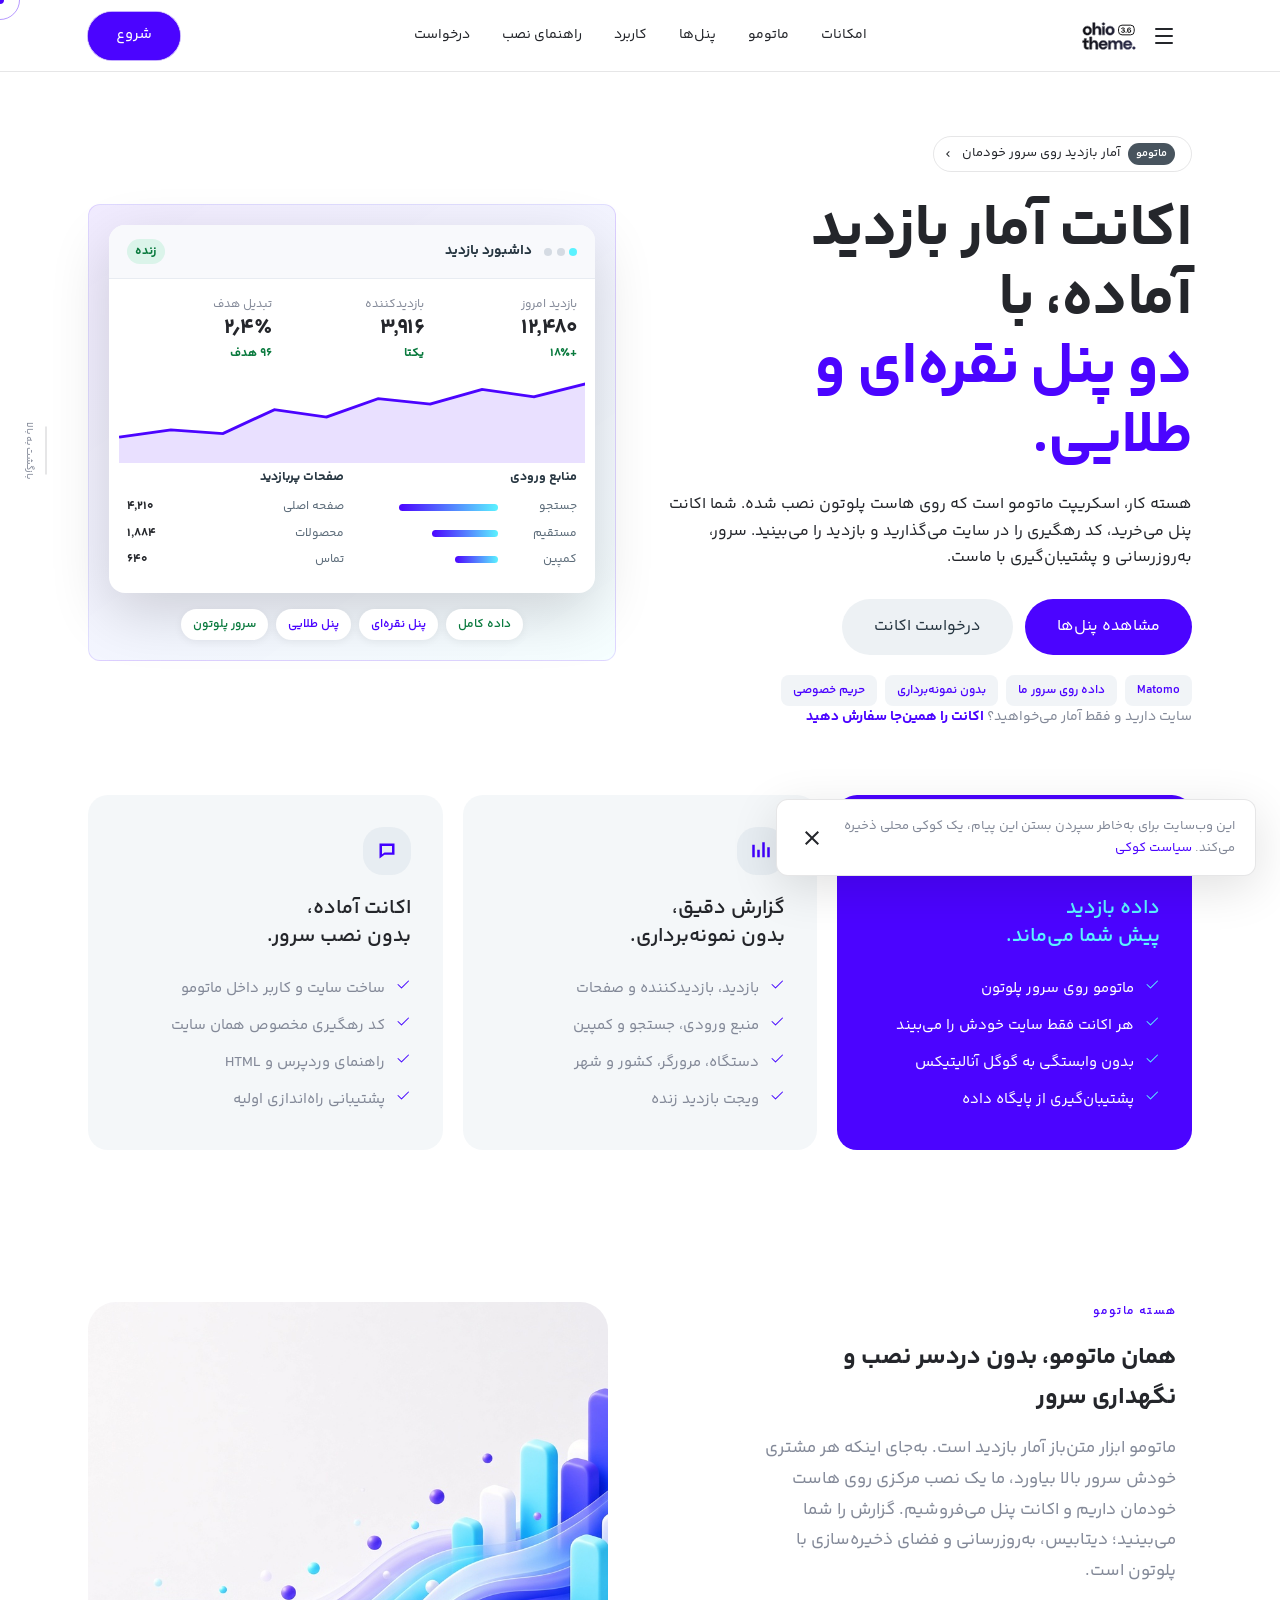
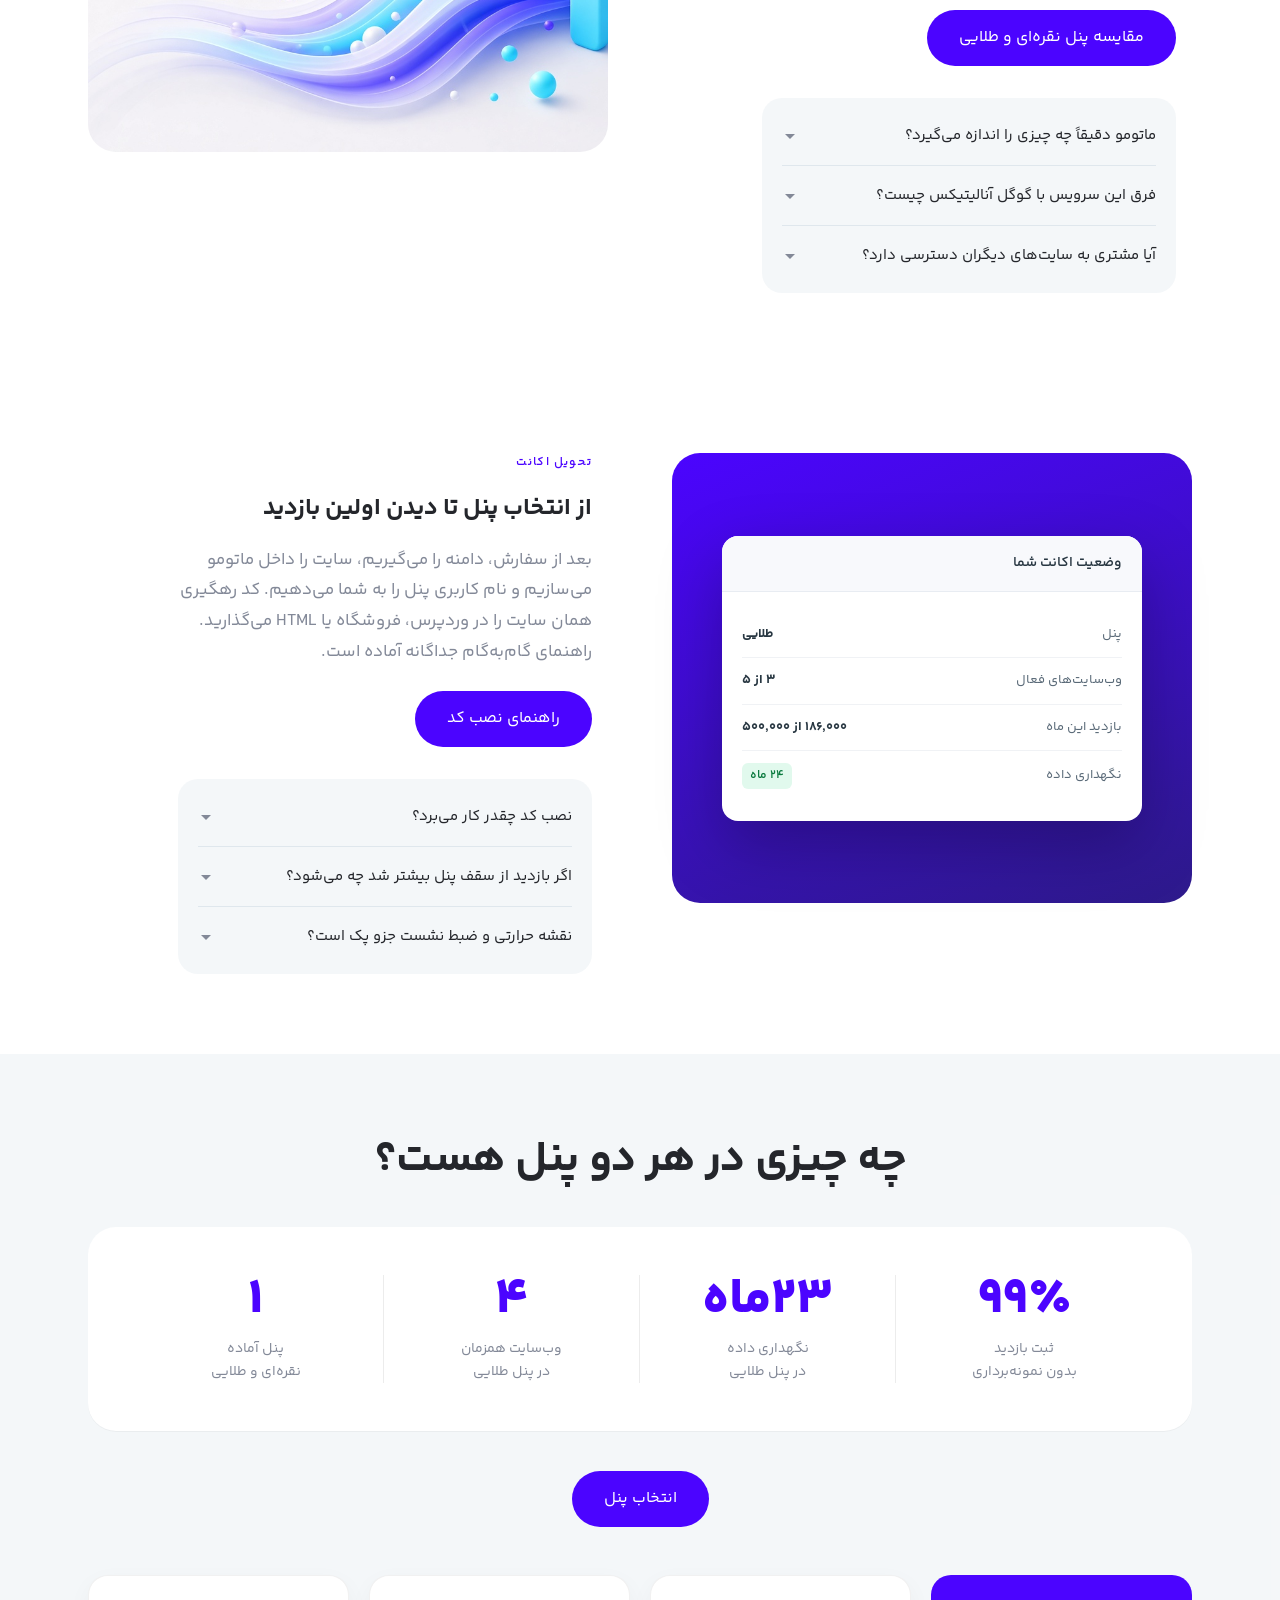
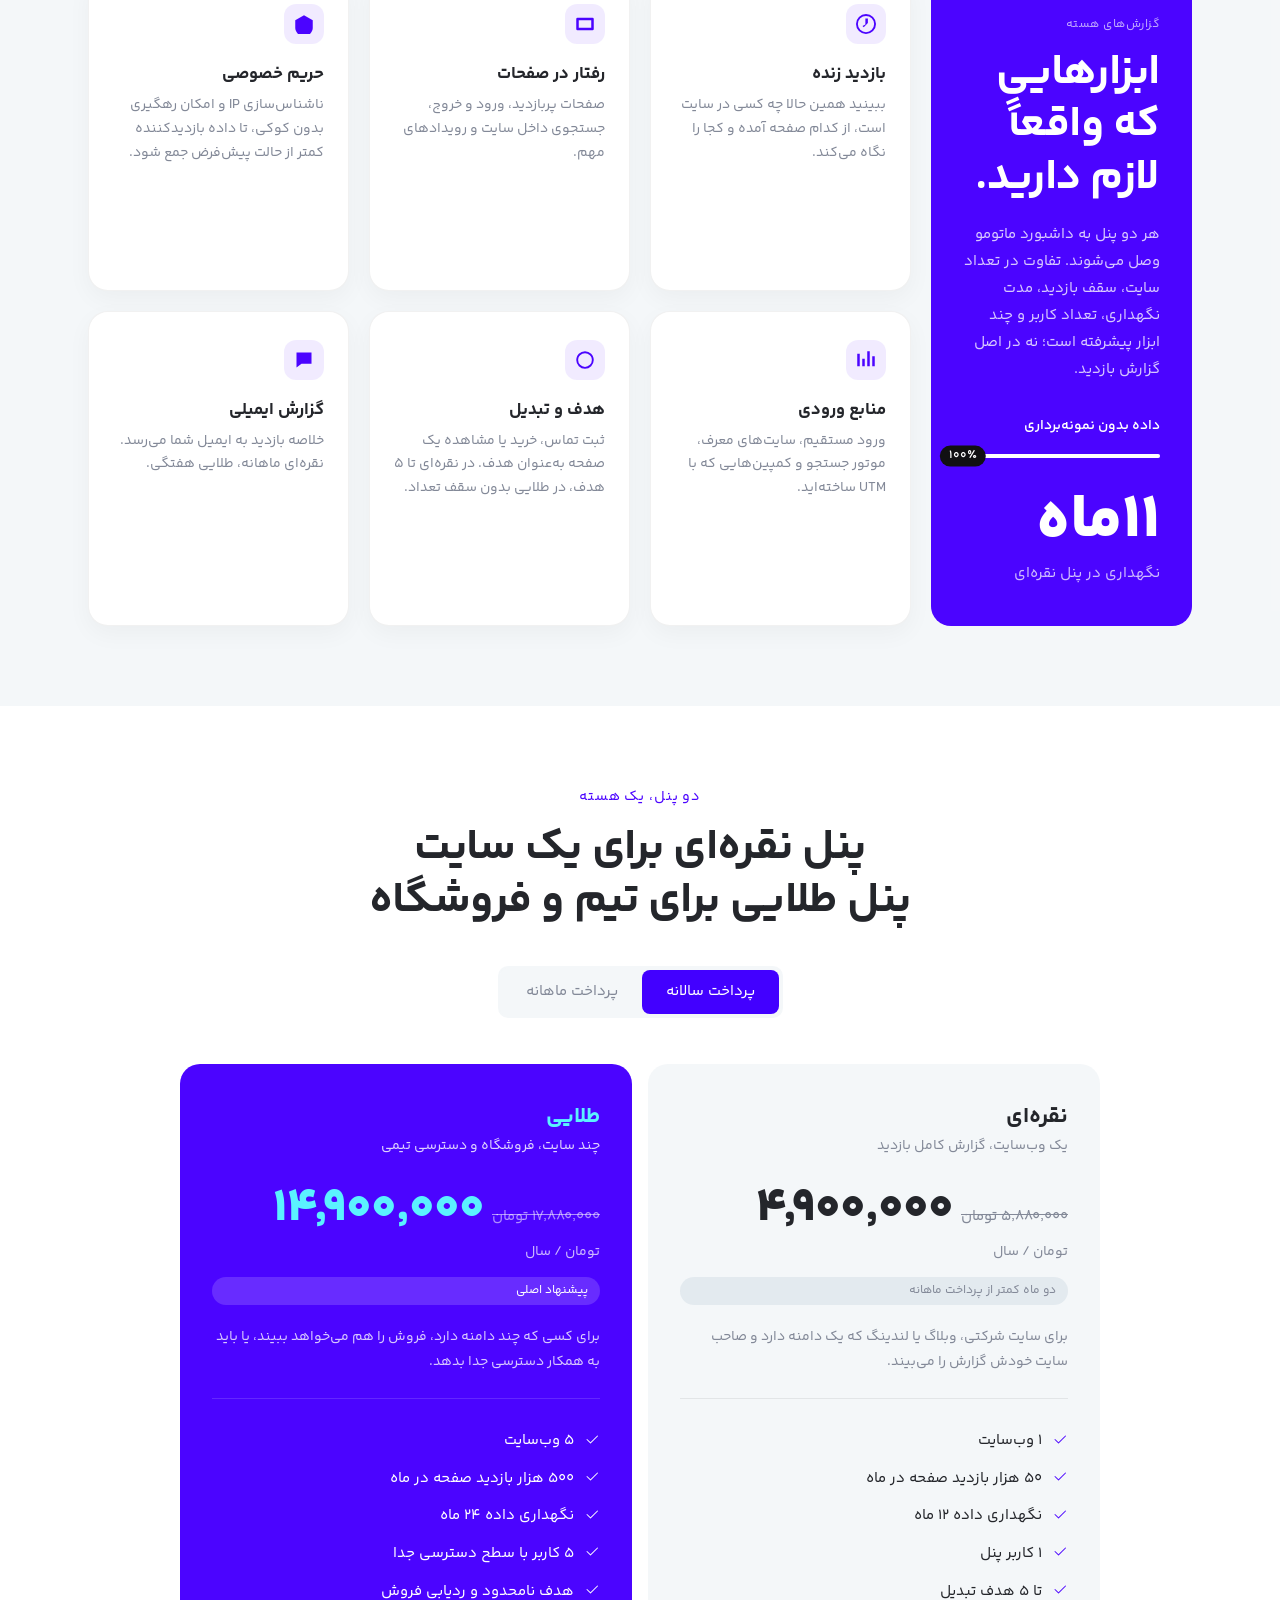
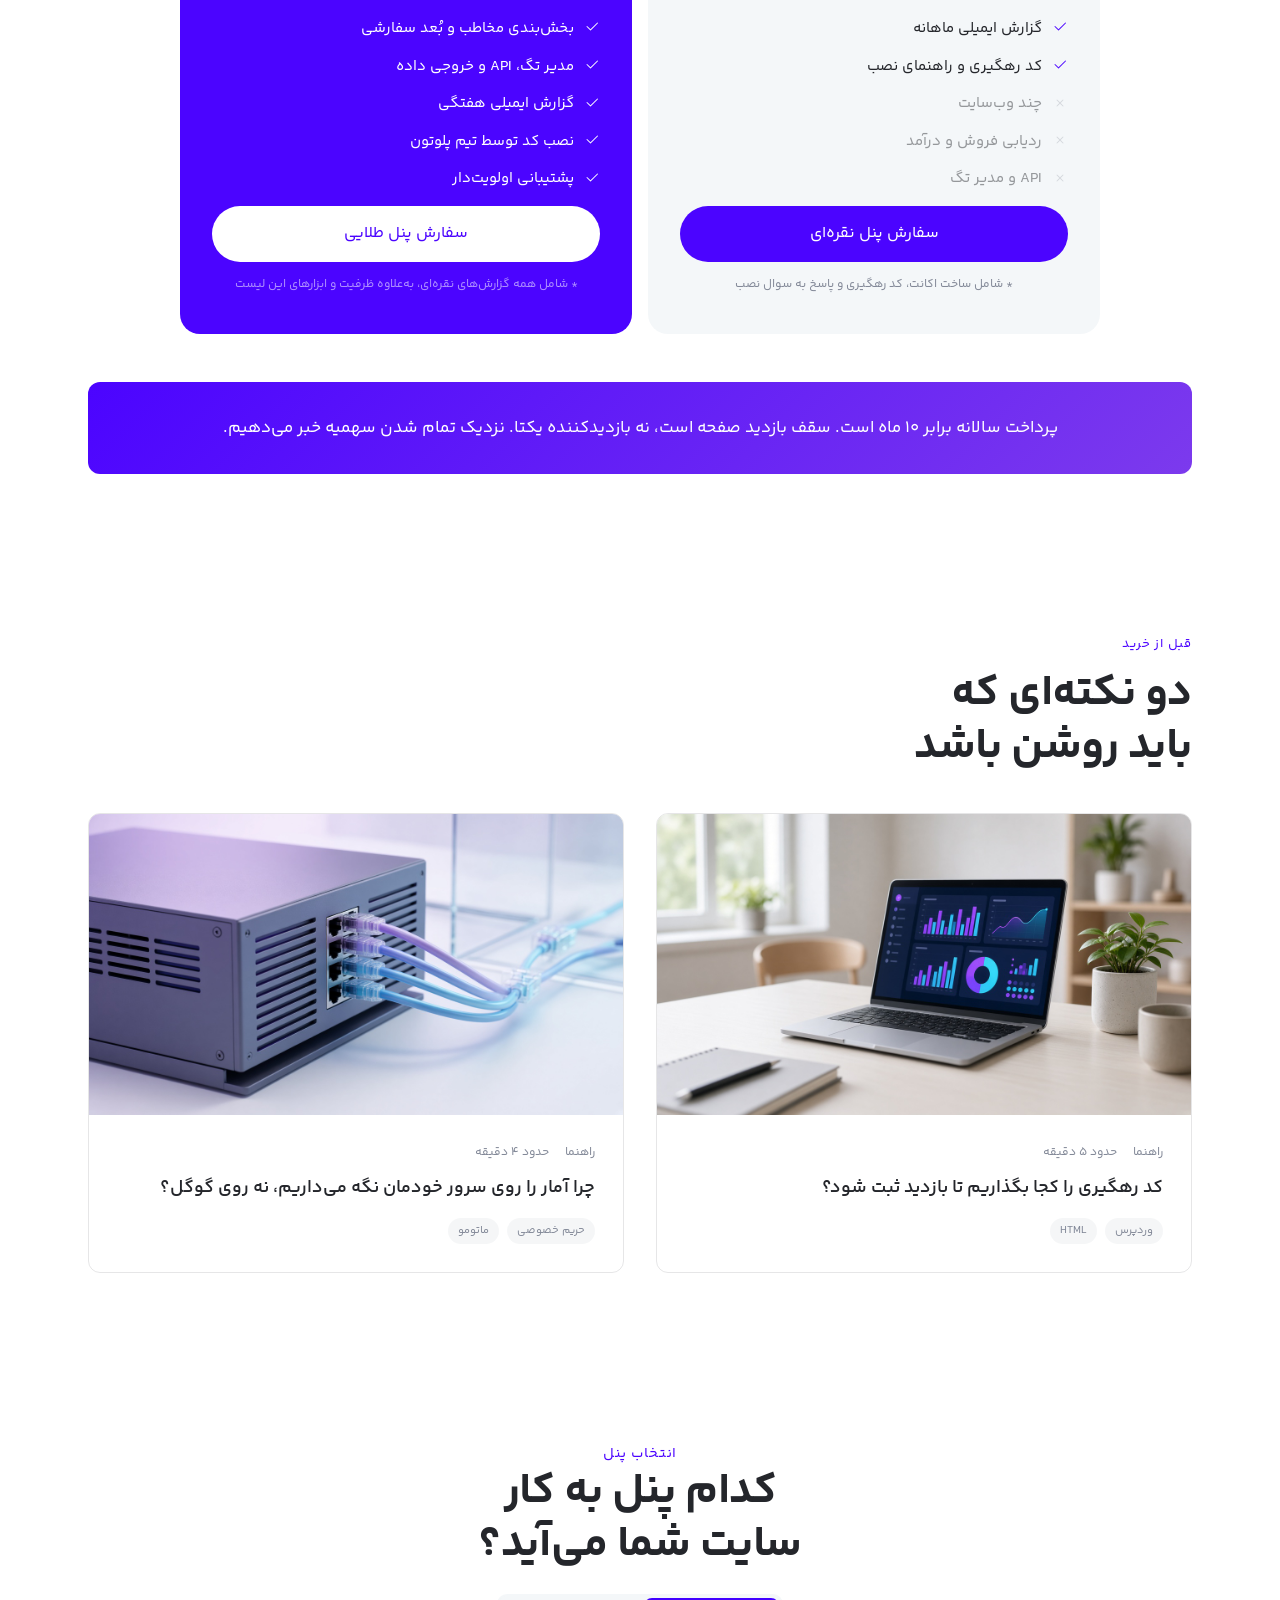
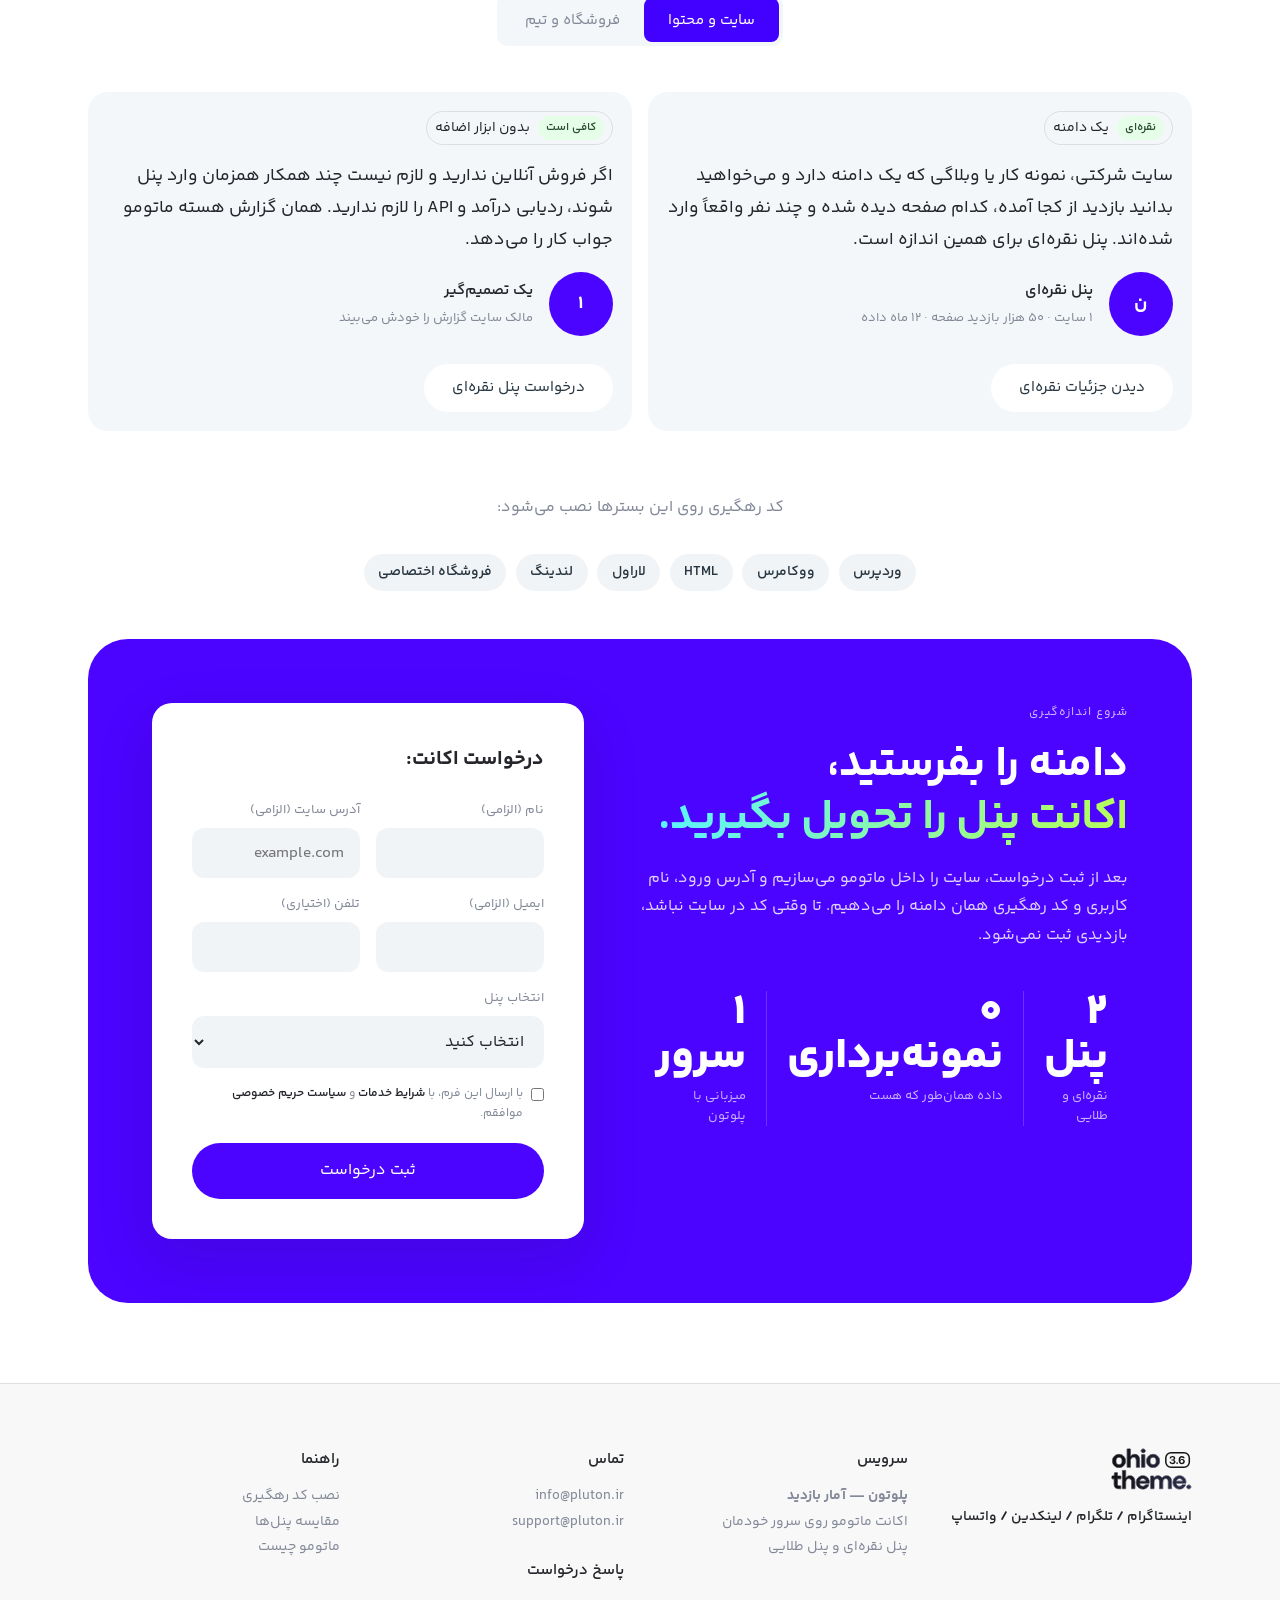
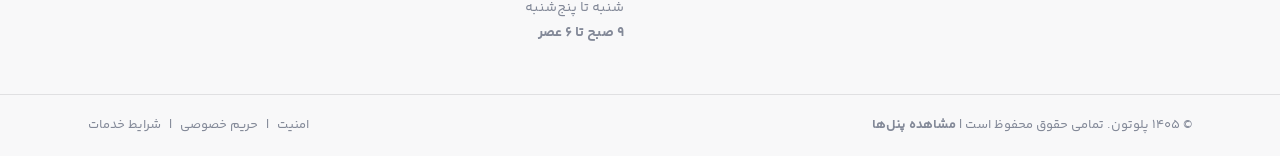
==== commit 0e169c1d: "feat: turn the landing page into a Matomo analytics offer Replace the store-builder copy with silver" ====
--- a/public/index.html
+++ b/public/index.html
@@ -3,8 +3,8 @@
 <head>
 <meta charset="UTF-8">
 <meta name="viewport" content="width=device-width, initial-scale=1.0">
-<title>پلوتون — فروشگاه آنلاین حرفه‌ای با لاراول و فیلامنت</title>
-<meta name="description" content="فروشگاه آنلاین حرفه‌ای با Laravel، Livewire، Alpine.js و Filament. سرعت لود زیر ۲ ثانیه، پنل ادمین قدرتمند، امنیت بالا و درگاه‌های بانکی متنوع.">
+<title>پلوتون — اکانت آمار بازدید ماتومو روی سرور خودمان</title>
+<meta name="description" content="اکانت آماده آمار بازدید بر پایه ماتومو. پنل نقره‌ای برای یک سایت و پنل طلایی برای چند سایت و فروشگاه. داده روی سرور پلوتون می‌ماند، بدون نمونه‌برداری و بدون گوگل آنالیتیکس.">
 <meta name="robots" content="index, follow">
 <link rel="canonical" href="https://pluton.ir/">
 <link rel="icon" href="assets/images/BN3XNo6N-cropped-favicon-32x32.png" sizes="32x32">
@@ -21,7 +21,6 @@
 <li><a href="#" class="scroll-top"><div class="scroll-top-bar"><div class="scroll-track" style="height:0%"></div></div><div>بازگشت به بالا</div></a></li>
 </ul>
 
-
 <header class="header header-3" id="masthead">
 <div class="page-container header-wrap">
 <div class="left-part">
@@ -32,18 +31,18 @@
 <img src="assets/images/V8tKuZAP-logo3.6__inverse.svg" class="dark-scheme-logo" alt="پلوتون" width="140" height="32">
 </div></a></div>
 <nav class="nav" id="site-navigation"><div class="nav-container"><ul class="menu">
-<li><a href="#features" class="menu-link main-menu-link"><span>ویژگی‌ها</span></a></li>
-<li><a href="#discover" class="menu-link main-menu-link"><span>فناوری</span></a></li>
-<li><a href="#pricing" class="menu-link main-menu-link"><span>تعرفه</span></a></li>
-<li><a href="#reviews" class="menu-link main-menu-link"><span>نظرات</span></a></li>
-<li><a href="#resources" class="menu-link main-menu-link"><span>منابع</span></a></li>
-<li><a href="#contact" class="menu-link main-menu-link"><span>تماس</span></a></li>
+<li><a href="#features" class="menu-link main-menu-link"><span>امکانات</span></a></li>
+<li><a href="#discover" class="menu-link main-menu-link"><span>ماتومو</span></a></li>
+<li><a href="#pricing" class="menu-link main-menu-link"><span>پنل‌ها</span></a></li>
+<li><a href="#usecases" class="menu-link main-menu-link"><span>کاربرد</span></a></li>
+<li><a href="product/index.html" class="menu-link main-menu-link"><span>راهنمای نصب</span></a></li>
+<li><a href="#contact" class="menu-link main-menu-link"><span>درخواست</span></a></li>
 </ul></div></nav>
 <div class="right-part right">
 <span class="contact-button-wrap">
 <span class="contact-wave" aria-hidden="true"></span>
 <span class="contact-wave" aria-hidden="true"></span>
-<a href="tel:+982112345678" class="button -contact">تماس</a>
+<a href="#pricing" class="button -contact">شروع</a>
 </span>
 </div>
 </div>
@@ -53,132 +52,271 @@
 <div class="overlay-bg" data-menu-close></div>
 <div class="menu-panel">
 <div class="close-bar"><button class="icon-button" data-menu-close aria-label="بستن" type="button"><svg width="14" height="14" viewBox="0 0 14 14" fill="currentColor"><path d="M14 1.41 12.59 0 7 5.59 1.41 0 0 1.41 5.59 7 0 12.59 1.41 14 7 8.41 12.59 14 14 12.59 8.41 7 14 1.41Z"/></svg></button></div>
-<div class="menu-contact"><h4>تماس با ما</h4><p>تهران، خیابان ولیعصر<br>info@pluton.ir<br>تلفن: ۰۲۱-۱۲۳۴۵۶۷۸</p></div>
-<div class="menu-contact"><h4>پشتیبانی فنی</h4><p>support@pluton.ir<br>تلفن: ۰۲۱-۸۷۶۵۴۳۲۱</p></div>
+<div class="menu-contact"><h4>درخواست اکانت</h4><p>پنل نقره‌ای یا طلایی را انتخاب کنید و دامنه سایت را بفرستید.<br>info@pluton.ir</p></div>
+<div class="menu-contact"><h4>پشتیبانی پنل</h4><p>نصب کد، بازیابی دسترسی و افزایش سقف بازدید<br>support@pluton.ir</p></div>
 <nav class="menu-nav">
-<a href="#features">ویژگی‌ها</a><a href="#discover">فناوری</a><a href="#pricing">تعرفه</a><a href="#reviews">نظرات</a><a href="#resources">منابع</a><a href="#contact">تماس</a>
+<a href="#features">امکانات</a><a href="#discover">ماتومو</a><a href="#pricing">پنل‌ها</a><a href="#usecases">کاربرد</a><a href="product/index.html">راهنمای نصب</a><a href="#contact">درخواست</a>
 </nav>
 </div>
 </div>
-
 
 <main id="main" class="site-content">
 
 <section class="hero-section"><div class="page-container"><div class="hero-grid">
 <div class="hero-content">
-<a href="#discover" class="-undash"><div class="badge"><span class="badge-inner">جدید</span>سرعت لود زیر ۲ ثانیه <svg width="12" height="12" viewBox="0 0 24 24" fill="currentColor" style="display:inline"><path d="M15.41 7.41 14 6l-6 6 6 6 1.41-1.41L10.83 12z"/></svg></div></a>
-<div class="heading -left"><h1 class="title">فروشگاه آنلاین<br>حرفه‌ای با<br><span class="highlighted-text">لاراول و فیلامنت.</span></h1></div>
-<p>پلتفرم فروشگاهی با Laravel، Livewire، Alpine.js و Filament.<br>پنل ادمین قدرتمند، امنیت بالا و عملکرد فوق‌العاده.</p>
+<a href="#discover" class="-undash"><div class="badge"><span class="badge-inner">ماتومو</span>آمار بازدید روی سرور خودمان <svg width="12" height="12" viewBox="0 0 24 24" fill="currentColor" style="display:inline"><path d="M15.41 7.41 14 6l-6 6 6 6 1.41-1.41L10.83 12z"/></svg></div></a>
+<div class="heading -left"><h1 class="title">اکانت آمار بازدید<br>آماده، با<br><span class="highlighted-text">دو پنل نقره‌ای و طلایی.</span></h1></div>
+<p>هسته کار، اسکریپت ماتومو است که روی هاست پلوتون نصب شده. شما اکانت پنل می‌خرید، کد رهگیری را در سایت می‌گذارید و بازدید را می‌بینید. سرور، به‌روزرسانی و پشتیبان‌گیری با ماست.</p>
 <div class="hero-buttons">
-<a href="#pricing" class="button -default -large"><svg width="18" height="18" viewBox="0 0 16 16" fill="currentColor"><path d="M8 1a7 7 0 1 0 0 14A7 7 0 0 0 8 1zm3.5 4.5L7 10 6 9l2.5-2.5H5V5h3.5L6 2.5 7 1.5l4.5 4z"/></svg>مشاهده پلن‌ها</a>
-<a href="#contact" class="button -secondary -large"><svg width="18" height="18" viewBox="0 0 16 16" fill="currentColor"><path d="M13.601 2.326A7.854 7.854 0 0 0 7.994 0C3.627 0 .068 3.558.064 7.926c0 1.399.366 2.76 1.057 3.965L0 16l4.204-1.102a7.933 7.933 0 0 0 3.79.965h.004c4.368 0 7.926-3.558 7.93-7.93A7.898 7.898 0 0 0 13.6 2.326z"/></svg>درخواست دمو</a>
+<a href="#pricing" class="button -default -large">مشاهده پنل‌ها</a>
+<a href="#contact" class="button -secondary -large">درخواست اکانت</a>
 </div>
 <div class="tech-stack">
-<span>Laravel</span><span>Livewire</span><span>Alpine.js</span><span>Filament</span>
-</div>
-<p class="hero-signin">فروشگاه آماده دارید؟ <a href="#contact"><strong>مشاوره رایگان</strong></a></p>
+<span>Matomo</span><span>داده روی سرور ما</span><span>بدون نمونه‌برداری</span><span>حریم خصوصی</span>
+</div>
+<p class="hero-signin">سایت دارید و فقط آمار می‌خواهید؟ <a href="#contact"><strong>اکانت را همین‌جا سفارش دهید</strong></a></p>
 </div>
 <div class="hero-visual">
 <div class="lighthouse-showcase">
-<img src="assets/images/lighthouse-report.svg" alt="گزارش Lighthouse — امتیاز عملکرد ۹۸، FCP ۰.۸ ثانیه، LCP ۱.۲ ثانیه" width="520" height="420" loading="eager">
+<div class="analytics-board" role="img" aria-label="نمونه داشبورد آمار بازدید با بازدید امروز، منابع ورودی و صفحات پربازدید">
+<div class="analytics-board-bar">
+<span class="analytics-dots" aria-hidden="true"><i></i><i></i><i></i></span>
+<strong>داشبورد بازدید</strong>
+<span class="analytics-live">زنده</span>
+</div>
+<div class="analytics-kpis">
+<div><span>بازدید امروز</span><strong>۱۲٬۴۸۰</strong><em>+۱۸٪</em></div>
+<div><span>بازدیدکننده</span><strong>۳٬۹۱۶</strong><em>یکتا</em></div>
+<div><span>تبدیل هدف</span><strong>۲٫۴٪</strong><em>۹۶ هدف</em></div>
+</div>
+<div class="analytics-chart" aria-hidden="true">
+<svg viewBox="0 0 360 100" preserveAspectRatio="none">
+<polygon fill="rgba(75,4,255,0.12)" points="0,100 0,72 40,64 80,68 120,42 160,50 200,30 240,36 280,20 320,28 360,14 360,100"></polygon>
+<polyline fill="none" stroke="#4b04ff" stroke-width="3" points="0,72 40,64 80,68 120,42 160,50 200,30 240,36 280,20 320,28 360,14"></polyline>
+</svg>
+</div>
+<div class="analytics-split">
+<div>
+<h6>منابع ورودی</h6>
+<div class="analytics-bar"><span>جستجو</span><i style="width:72%"></i></div>
+<div class="analytics-bar"><span>مستقیم</span><i style="width:48%"></i></div>
+<div class="analytics-bar"><span>کمپین</span><i style="width:31%"></i></div>
+</div>
+<div>
+<h6>صفحات پربازدید</h6>
+<div class="analytics-row"><span>صفحه اصلی</span><b>۴٬۲۱۰</b></div>
+<div class="analytics-row"><span>محصولات</span><b>۱٬۸۸۴</b></div>
+<div class="analytics-row"><span>تماس</span><b>۶۴۰</b></div>
+</div>
+</div>
+</div>
 <div class="lighthouse-badges">
-<span class="lighthouse-badge -green">Performance 98</span>
-<span class="lighthouse-badge -green">FCP 0.8s</span>
-<span class="lighthouse-badge -green">LCP 1.2s</span>
-<span class="lighthouse-badge -purple">لود &lt; 2s</span>
+<span class="lighthouse-badge -green">داده کامل</span>
+<span class="lighthouse-badge -purple">پنل نقره‌ای</span>
+<span class="lighthouse-badge -purple">پنل طلایی</span>
+<span class="lighthouse-badge -green">سرور پلوتون</span>
 </div>
 </div>
 </div>
 </div></div></section>
+
 <section class="service-tables-section"><div class="page-container"><div class="service-tables">
 
 <div class="service-table service-table--featured">
-<span class="icon-group -contained"><svg width="20" height="20" viewBox="0 0 16 16" fill="currentColor"><path d="M8 1.5L2 5.5v5L8 14.5l6-4v-5L8 1.5z"/></svg></span>
-<div class="heading"><h4 class="title">سرعت و عملکرد<br>فوق‌العاده.</h4></div>
+<span class="icon-group -contained"><svg width="20" height="20" viewBox="0 0 16 16" fill="currentColor"><path d="M8 1L1 5v6c0 3.5 3 6.5 7 8 4-1.5 7-4.5 7-8V5L8 1z"/></svg></span>
+<div class="heading"><h4 class="title">داده بازدید<br>پیش شما می‌ماند.</h4></div>
 <ul class="service-table-features">
-<li class="exist"><i class="icon"><svg width="16" height="16" viewBox="0 0 16 16" fill="currentColor"><path d="M13.854 3.646a.5.5 0 0 1 0 .708l-7 7a.5.5 0 0 1-.708 0l-3.5-3.5a.5.5 0 1 1 .708-.708L6.5 10.293l6.646-6.647a.5.5 0 0 1 .708 0z"/></svg></i>لود زیر ۲ ثانیه (Lighthouse 98)</li>
-<li class="exist"><i class="icon"><svg width="16" height="16" viewBox="0 0 16 16" fill="currentColor"><path d="M13.854 3.646a.5.5 0 0 1 0 .708l-7 7a.5.5 0 0 1-.708 0l-3.5-3.5a.5.5 0 1 1 .708-.708L6.5 10.293l6.646-6.647a.5.5 0 0 1 .708 0z"/></svg></i>FCP و LCP بهینه‌شده</li>
-<li class="exist"><i class="icon"><svg width="16" height="16" viewBox="0 0 16 16" fill="currentColor"><path d="M13.854 3.646a.5.5 0 0 1 0 .708l-7 7a.5.5 0 0 1-.708 0l-3.5-3.5a.5.5 0 1 1 .708-.708L6.5 10.293l6.646-6.647a.5.5 0 0 1 .708 0z"/></svg></i>کش Redis و CDN</li>
-<li class="exist"><i class="icon"><svg width="16" height="16" viewBox="0 0 16 16" fill="currentColor"><path d="M13.854 3.646a.5.5 0 0 1 0 .708l-7 7a.5.5 0 0 1-.708 0l-3.5-3.5a.5.5 0 1 1 .708-.708L6.5 10.293l6.646-6.647a.5.5 0 0 1 .708 0z"/></svg></i>بهینه‌سازی تصاویر WebP</li>
+<li class="exist"><i class="icon"><svg width="16" height="16" viewBox="0 0 16 16" fill="currentColor"><path d="M13.854 3.646a.5.5 0 0 1 0 .708l-7 7a.5.5 0 0 1-.708 0l-3.5-3.5a.5.5 0 1 1 .708-.708L6.5 10.293l6.646-6.647a.5.5 0 0 1 .708 0z"/></svg></i>ماتومو روی سرور پلوتون</li>
+<li class="exist"><i class="icon"><svg width="16" height="16" viewBox="0 0 16 16" fill="currentColor"><path d="M13.854 3.646a.5.5 0 0 1 0 .708l-7 7a.5.5 0 0 1-.708 0l-3.5-3.5a.5.5 0 1 1 .708-.708L6.5 10.293l6.646-6.647a.5.5 0 0 1 .708 0z"/></svg></i>هر اکانت فقط سایت خودش را می‌بیند</li>
+<li class="exist"><i class="icon"><svg width="16" height="16" viewBox="0 0 16 16" fill="currentColor"><path d="M13.854 3.646a.5.5 0 0 1 0 .708l-7 7a.5.5 0 0 1-.708 0l-3.5-3.5a.5.5 0 1 1 .708-.708L6.5 10.293l6.646-6.647a.5.5 0 0 1 .708 0z"/></svg></i>بدون وابستگی به گوگل آنالیتیکس</li>
+<li class="exist"><i class="icon"><svg width="16" height="16" viewBox="0 0 16 16" fill="currentColor"><path d="M13.854 3.646a.5.5 0 0 1 0 .708l-7 7a.5.5 0 0 1-.708 0l-3.5-3.5a.5.5 0 1 1 .708-.708L6.5 10.293l6.646-6.647a.5.5 0 0 1 .708 0z"/></svg></i>پشتیبان‌گیری از پایگاه داده</li>
 </ul>
 </div>
 
 <div class="service-table service-table--muted">
-<span class="icon-group -contained"><svg width="20" height="20" viewBox="0 0 16 16" fill="currentColor"><path d="M4.5 9.5A3.5 3.5 0 1 1 8 13a3.5 3.5 0 0 1-3.5-3.5zm9-1v4h1v-4h-1zm-2 2v2h1v-2h-1zM8 1a5 5 0 0 0-5 5v1h1V6a4 4 0 1 1 8 0v1h1V6A5 5 0 0 0 8 1z"/></svg></span>
-<div class="heading"><h4 class="title">پنل ادمین قدرتمند<br>با Filament.</h4></div>
+<span class="icon-group -contained"><svg width="20" height="20" viewBox="0 0 16 16" fill="currentColor"><path d="M1 13h2V3H1v10zm4 0h2V7H5v6zm4 0h2V1H9v12zm4 0h2V5h-2v8z"/></svg></span>
+<div class="heading"><h4 class="title">گزارش دقیق،<br>بدون نمونه‌برداری.</h4></div>
 <ul class="service-table-features">
-<li class="exist"><i class="icon"><svg width="16" height="16" viewBox="0 0 16 16" fill="currentColor"><path d="M13.854 3.646a.5.5 0 0 1 0 .708l-7 7a.5.5 0 0 1-.708 0l-3.5-3.5a.5.5 0 1 1 .708-.708L6.5 10.293l6.646-6.647a.5.5 0 0 1 .708 0z"/></svg></i>مدیریت محصولات و دسته‌بندی</li>
-<li class="exist"><i class="icon"><svg width="16" height="16" viewBox="0 0 16 16" fill="currentColor"><path d="M13.854 3.646a.5.5 0 0 1 0 .708l-7 7a.5.5 0 0 1-.708 0l-3.5-3.5a.5.5 0 1 1 .708-.708L6.5 10.293l6.646-6.647a.5.5 0 0 1 .708 0z"/></svg></i>گزارش‌گیری و داشبورد فروش</li>
-<li class="exist"><i class="icon"><svg width="16" height="16" viewBox="0 0 16 16" fill="currentColor"><path d="M13.854 3.646a.5.5 0 0 1 0 .708l-7 7a.5.5 0 0 1-.708 0l-3.5-3.5a.5.5 0 1 1 .708-.708L6.5 10.293l6.646-6.647a.5.5 0 0 1 .708 0z"/></svg></i>مدیریت سفارشات و انبار</li>
-<li class="exist"><i class="icon"><svg width="16" height="16" viewBox="0 0 16 16" fill="currentColor"><path d="M13.854 3.646a.5.5 0 0 1 0 .708l-7 7a.5.5 0 0 1-.708 0l-3.5-3.5a.5.5 0 1 1 .708-.708L6.5 10.293l6.646-6.647a.5.5 0 0 1 .708 0z"/></svg></i>نقش‌ها و دسترسی‌های سفارشی</li>
+<li class="exist"><i class="icon"><svg width="16" height="16" viewBox="0 0 16 16" fill="currentColor"><path d="M13.854 3.646a.5.5 0 0 1 0 .708l-7 7a.5.5 0 0 1-.708 0l-3.5-3.5a.5.5 0 1 1 .708-.708L6.5 10.293l6.646-6.647a.5.5 0 0 1 .708 0z"/></svg></i>بازدید، بازدیدکننده و صفحات</li>
+<li class="exist"><i class="icon"><svg width="16" height="16" viewBox="0 0 16 16" fill="currentColor"><path d="M13.854 3.646a.5.5 0 0 1 0 .708l-7 7a.5.5 0 0 1-.708 0l-3.5-3.5a.5.5 0 1 1 .708-.708L6.5 10.293l6.646-6.647a.5.5 0 0 1 .708 0z"/></svg></i>منبع ورودی، جستجو و کمپین</li>
+<li class="exist"><i class="icon"><svg width="16" height="16" viewBox="0 0 16 16" fill="currentColor"><path d="M13.854 3.646a.5.5 0 0 1 0 .708l-7 7a.5.5 0 0 1-.708 0l-3.5-3.5a.5.5 0 1 1 .708-.708L6.5 10.293l6.646-6.647a.5.5 0 0 1 .708 0z"/></svg></i>دستگاه، مرورگر، کشور و شهر</li>
+<li class="exist"><i class="icon"><svg width="16" height="16" viewBox="0 0 16 16" fill="currentColor"><path d="M13.854 3.646a.5.5 0 0 1 0 .708l-7 7a.5.5 0 0 1-.708 0l-3.5-3.5a.5.5 0 1 1 .708-.708L6.5 10.293l6.646-6.647a.5.5 0 0 1 .708 0z"/></svg></i>ویجت بازدید زنده</li>
 </ul>
 </div>
 
 <div class="service-table service-table--muted">
-<span class="icon-group -contained"><svg width="20" height="20" viewBox="0 0 16 16" fill="currentColor"><path d="M6 1h4v3h3v5H9v6H7V9H3V4h3V1zm2 1v2H4v3h8V2H8z"/></svg></span>
-<div class="heading"><h4 class="title">امنیت و پرداخت<br>حرفه‌ای.</h4></div>
+<span class="icon-group -contained"><svg width="20" height="20" viewBox="0 0 16 16" fill="currentColor"><path d="M2 2h12v9H6l-4 3V2zm2 2v6.6l2-1.5h6V4H4z"/></svg></span>
+<div class="heading"><h4 class="title">اکانت آماده،<br>بدون نصب سرور.</h4></div>
 <ul class="service-table-features">
-<li class="exist"><i class="icon"><svg width="16" height="16" viewBox="0 0 16 16" fill="currentColor"><path d="M13.854 3.646a.5.5 0 0 1 0 .708l-7 7a.5.5 0 0 1-.708 0l-3.5-3.5a.5.5 0 1 1 .708-.708L6.5 10.293l6.646-6.647a.5.5 0 0 1 .708 0z"/></svg></i>SSL و رمزنگاری AES-256</li>
-<li class="exist"><i class="icon"><svg width="16" height="16" viewBox="0 0 16 16" fill="currentColor"><path d="M13.854 3.646a.5.5 0 0 1 0 .708l-7 7a.5.5 0 0 1-.708 0l-3.5-3.5a.5.5 0 1 1 .708-.708L6.5 10.293l6.646-6.647a.5.5 0 0 1 .708 0z"/></svg></i>درگاه‌های بانکی ایرانی</li>
-<li class="exist"><i class="icon"><svg width="16" height="16" viewBox="0 0 16 16" fill="currentColor"><path d="M13.854 3.646a.5.5 0 0 1 0 .708l-7 7a.5.5 0 0 1-.708 0l-3.5-3.5a.5.5 0 1 1 .708-.708L6.5 10.293l6.646-6.647a.5.5 0 0 1 .708 0z"/></svg></i>احراز هویت دو مرحله‌ای</li>
-<li class="exist"><i class="icon"><svg width="16" height="16" viewBox="0 0 16 16" fill="currentColor"><path d="M13.854 3.646a.5.5 0 0 1 0 .708l-7 7a.5.5 0 0 1-.708 0l-3.5-3.5a.5.5 0 1 1 .708-.708L6.5 10.293l6.646-6.647a.5.5 0 0 1 .708 0z"/></svg></i>پشتیبان‌گیری خودکار روزانه</li>
+<li class="exist"><i class="icon"><svg width="16" height="16" viewBox="0 0 16 16" fill="currentColor"><path d="M13.854 3.646a.5.5 0 0 1 0 .708l-7 7a.5.5 0 0 1-.708 0l-3.5-3.5a.5.5 0 1 1 .708-.708L6.5 10.293l6.646-6.647a.5.5 0 0 1 .708 0z"/></svg></i>ساخت سایت و کاربر داخل ماتومو</li>
+<li class="exist"><i class="icon"><svg width="16" height="16" viewBox="0 0 16 16" fill="currentColor"><path d="M13.854 3.646a.5.5 0 0 1 0 .708l-7 7a.5.5 0 0 1-.708 0l-3.5-3.5a.5.5 0 1 1 .708-.708L6.5 10.293l6.646-6.647a.5.5 0 0 1 .708 0z"/></svg></i>کد رهگیری مخصوص همان سایت</li>
+<li class="exist"><i class="icon"><svg width="16" height="16" viewBox="0 0 16 16" fill="currentColor"><path d="M13.854 3.646a.5.5 0 0 1 0 .708l-7 7a.5.5 0 0 1-.708 0l-3.5-3.5a.5.5 0 1 1 .708-.708L6.5 10.293l6.646-6.647a.5.5 0 0 1 .708 0z"/></svg></i>راهنمای وردپرس و HTML</li>
+<li class="exist"><i class="icon"><svg width="16" height="16" viewBox="0 0 16 16" fill="currentColor"><path d="M13.854 3.646a.5.5 0 0 1 0 .708l-7 7a.5.5 0 0 1-.708 0l-3.5-3.5a.5.5 0 1 1 .708-.708L6.5 10.293l6.646-6.647a.5.5 0 0 1 .708 0z"/></svg></i>پشتیبانی راه‌اندازی اولیه</li>
 </ul>
 </div>
 
 </div></div></section>
+
 <section class="section-block" id="discover"><div class="page-container"><div class="section-grid">
 <div class="section-content">
-<div class="eyebrow">فناوری و معماری</div>
-<h2 class="title">استک مدرن Laravel + Livewire + Alpine.js برای تجربه‌ای سریع و روان</h2>
-<p class="desc">فروشگاه شما با جدیدترین تکنولوژی‌های وب ساخته می‌شود. Livewire تعاملات بدون رفرش صفحه را ممکن می‌کند، Alpine.js رابط کاربری واکنش‌گرا می‌سازد و Filament پنل مدیریت حرفه‌ای ارائه می‌دهد.</p>
-<a href="#pricing" class="button -default -large">مشاهده پلن‌ها</a>
+<div class="eyebrow">هسته ماتومو</div>
+<h2 class="title">همان ماتومو، بدون دردسر نصب و نگهداری سرور</h2>
+<p class="desc">ماتومو ابزار متن‌باز آمار بازدید است. به‌جای اینکه هر مشتری خودش سرور بالا بیاورد، ما یک نصب مرکزی روی هاست خودمان داریم و اکانت پنل می‌فروشیم. گزارش را شما می‌بینید؛ دیتابیس، به‌روزرسانی و فضای ذخیره‌سازی با پلوتون است.</p>
+<a href="#pricing" class="button -default -large">مقایسه پنل نقره‌ای و طلایی</a>
 <div class="accordion -contained" style="margin-top:2rem">
-<div class="accordion-item"><button class="accordion-trigger" type="button">چرا سرعت لود زیر ۲ ثانیه مهم است؟<svg width="16" height="16" viewBox="0 0 16 16" fill="currentColor"><path d="M8 11L3 6h10z"/></svg></button><div class="accordion-panel"><div class="accordion-panel-inner">تحقیقات گوگل نشان می‌دهد هر ثانیه تأخیر در لود، نرخ تبدیل را ۷٪ کاهش می‌دهد. فروشگاه ما با بهینه‌سازی Lighthouse، کش Redis، CDN و تصاویر WebP به FCP زیر ۱ ثانیه و LCP زیر ۱.۵ ثانیه می‌رسد.</div></div></div><div class="accordion-item"><button class="accordion-trigger" type="button">پنل Filament چه امکاناتی دارد؟<svg width="16" height="16" viewBox="0 0 16 16" fill="currentColor"><path d="M8 11L3 6h10z"/></svg></button><div class="accordion-panel"><div class="accordion-panel-inner">مدیریت محصولات، دسته‌بندی‌ها، سفارشات، مشتریان، کوپن‌ها، گزارش‌های فروش، انبارداری، ارسال و تنظیمات درگاه پرداخت — همه در یک پنل یکپارچه و زیبا.</div></div></div><div class="accordion-item"><button class="accordion-trigger" type="button">آیا امنیت داده‌های مشتریان تضمین شده است؟<svg width="16" height="16" viewBox="0 0 16 16" fill="currentColor"><path d="M8 11L3 6h10z"/></svg></button><div class="accordion-panel"><div class="accordion-panel-inner">بله. رمزنگاری SSL/TLS، هش رمز عبور با bcrypt، محافظت CSRF/XSS، احراز هویت دو مرحله‌ای و پشتیبان‌گیری خودکار روزانه از دیتابیس.</div></div></div></div></div><div class="section-visual"><div class="section-illustration section-illustration--discover" role="img" aria-label="نمای فروشگاه آنلاین"></div></div></div></div></section>
-<section class="section-block" id="contract"><div class="page-container"><div class="section-grid -reverse">
+<div class="accordion-item"><button class="accordion-trigger" type="button">ماتومو دقیقاً چه چیزی را اندازه می‌گیرد؟<svg width="16" height="16" viewBox="0 0 16 16" fill="currentColor"><path d="M8 11L3 6h10z"/></svg></button><div class="accordion-panel"><div class="accordion-panel-inner">بازدید صفحه، بازدیدکننده یکتا، مسیر صفحات، منبع ورود (مستقیم، سایت دیگر، کمپین UTM)، دستگاه، مرورگر، سیستم‌عامل، کشور و شهر، جستجوی داخل سایت و رویدادها. این‌ها جزو هسته ماتومو هستند و در هر دو پنل وجود دارند.</div></div></div>
+<div class="accordion-item"><button class="accordion-trigger" type="button">فرق این سرویس با گوگل آنالیتیکس چیست؟<svg width="16" height="16" viewBox="0 0 16 16" fill="currentColor"><path d="M8 11L3 6h10z"/></svg></button><div class="accordion-panel"><div class="accordion-panel-inner">داده روی سرور ما ذخیره می‌شود، نه در حساب گوگل. گزارش نمونه‌برداری نمی‌شود؛ همان بازدیدهایی که ثبت شده‌اند را می‌بینید. اگر گوگل در دسترس نباشد یا سیاست داده برایتان مهم باشد، پنل همچنان مال خودتان است.</div></div></div>
+<div class="accordion-item"><button class="accordion-trigger" type="button">آیا مشتری به سایت‌های دیگران دسترسی دارد؟<svg width="16" height="16" viewBox="0 0 16 16" fill="currentColor"><path d="M8 11L3 6h10z"/></svg></button><div class="accordion-panel"><div class="accordion-panel-inner">نه. در ماتومو برای هر خریدار کاربر جدا ساخته می‌شود و فقط به وب‌سایت‌های همان اکانت دسترسی می‌گیرد. پنل مدیریت کل سرور پیش پلوتون می‌ماند.</div></div></div>
+</div>
+</div>
+<div class="section-visual"><div class="section-illustration section-illustration--discover" role="img" aria-label="تصویر انتزاعی جریان داده و آمار بازدید"></div></div>
+</div></div></section>
+
+<section class="section-block" id="delivery"><div class="page-container"><div class="section-grid -reverse">
 <div class="section-content">
-<div class="eyebrow">پنل مدیریت</div>
-<h2 class="title">مدیریت کامل فروشگاه از یک داشبورد حرفه‌ای</h2>
-<p class="desc">با پنل Filament، تمام عملیات فروشگاه را بدون نیاز به دانش فنی مدیریت کنید. از ثبت محصول تا پیگیری سفارش، گزارش‌گیری و مدیریت تخفیف‌ها — همه چیز در دسترس شماست.</p>
-<a href="#contact" class="button -default -large">درخواست دمو</a>
+<div class="eyebrow">تحویل اکانت</div>
+<h2 class="title">از انتخاب پنل تا دیدن اولین بازدید</h2>
+<p class="desc">بعد از سفارش، دامنه را می‌گیریم، سایت را داخل ماتومو می‌سازیم و نام کاربری پنل را به شما می‌دهیم. کد رهگیری همان سایت را در وردپرس، فروشگاه یا HTML می‌گذارید. راهنمای گام‌به‌گام جداگانه آماده است.</p>
+<a href="product/index.html" class="button -default -large">راهنمای نصب کد</a>
 <div class="accordion -contained" style="margin-top:2rem">
-<div class="accordion-item"><button class="accordion-trigger" type="button">چه درگاه‌های بانکی پشتیبانی می‌شود؟<svg width="16" height="16" viewBox="0 0 16 16" fill="currentColor"><path d="M8 11L3 6h10z"/></svg></button><div class="accordion-panel"><div class="accordion-panel-inner">در پلن الماسی: زرین‌پال، آیدی‌پی، سامان، ملت، پارسیان، پاسارگاد، سداد و سایر درگاه‌های معتبر ایرانی. در پلن پایه و طلایی: زرین‌پال و آیدی‌پی.</div></div></div><div class="accordion-item"><button class="accordion-trigger" type="button">آیا امکان اتصال به پست و تیپاکس وجود دارد؟<svg width="16" height="16" viewBox="0 0 16 16" fill="currentColor"><path d="M8 11L3 6h10z"/></svg></button><div class="accordion-panel"><div class="accordion-panel-inner">بله. محاسبه خودکار هزینه ارسال، پیگیری مرسوله و اعلان وضعیت سفارش به مشتری از طریق پیامک و ایمیل.</div></div></div><div class="accordion-item"><button class="accordion-trigger" type="button">آیا می‌توانم از فروشگاه قبلی مهاجرت کنم؟<svg width="16" height="16" viewBox="0 0 16 16" fill="currentColor"><path d="M8 11L3 6h10z"/></svg></button><div class="accordion-panel"><div class="accordion-panel-inner">تیم ما محصولات، مشتریان و سفارشات شما را از ووکامرس، پرستاشاپ یا هر پلتفرم دیگر به‌صورت رایگان منتقل می‌کند.</div></div></div></div></div><div class="section-visual"><div class="section-illustration section-illustration--admin"><div class="admin-mockup"><div class="admin-mockup-header">پنل مدیریت Filament</div><div class="admin-mockup-body"><div class="admin-mockup-row"><span>سفارشات امروز</span><strong>۴۷ سفارش</strong></div><div class="admin-mockup-row"><span>فروش ماه جاری</span><strong>۱۲۸,۵۰۰,۰۰۰ تومان</strong></div><div class="admin-mockup-row"><span>محصولات فعال</span><strong>۳۴۲ محصول</strong></div><div class="admin-mockup-row"><span>وضعیت سرور</span><span class="admin-mockup-stat">آنلاین — لود ۱.۸s</span></div></div></div></div></div></div></div></section>
+<div class="accordion-item"><button class="accordion-trigger" type="button">نصب کد چقدر کار می‌برد؟<svg width="16" height="16" viewBox="0 0 16 16" fill="currentColor"><path d="M8 11L3 6h10z"/></svg></button><div class="accordion-panel"><div class="accordion-panel-inner">در وردپرس معمولاً با یک افزونه یا قرار دادن کد در سربرگ تمام می‌شود. در سایت HTML کد را قبل از بسته شدن body می‌گذارید. در پنل طلایی، اگر بخواهید، همین نصب را ما انجام می‌دهیم.</div></div></div>
+<div class="accordion-item"><button class="accordion-trigger" type="button">اگر بازدید از سقف پنل بیشتر شد چه می‌شود؟<svg width="16" height="16" viewBox="0 0 16 16" fill="currentColor"><path d="M8 11L3 6h10z"/></svg></button><div class="accordion-panel"><div class="accordion-panel-inner">سقف را قطع ناگهانی نمی‌کنیم. نزدیک تمام شدن سهمیه خبر می‌دهیم تا به پنل بالاتر بروید یا بسته بازدید اضافه بگیرید. عدد دقیق سقف در کارت هر پنل نوشته شده است.</div></div></div>
+<div class="accordion-item"><button class="accordion-trigger" type="button">نقشه حرارتی و ضبط نشست جزو پک است؟<svg width="16" height="16" viewBox="0 0 16 16" fill="currentColor"><path d="M8 11L3 6h10z"/></svg></button><div class="accordion-panel"><div class="accordion-panel-inner">نه. نقشه حرارتی، ضبط نشست، قیف و آزمون A/B افزونه پولی بازار ماتومو هستند و در هسته رایگان نیستند. این دو پنل روی گزارش‌های هسته ماتومو و تفاوت ظرفیت ساخته شده‌اند.</div></div></div>
+</div>
+</div>
+<div class="section-visual"><div class="section-illustration section-illustration--admin"><div class="admin-mockup"><div class="admin-mockup-header">وضعیت اکانت شما</div><div class="admin-mockup-body"><div class="admin-mockup-row"><span>پنل</span><strong>طلایی</strong></div><div class="admin-mockup-row"><span>وب‌سایت‌های فعال</span><strong>۳ از ۵</strong></div><div class="admin-mockup-row"><span>بازدید این ماه</span><strong>۱۸۶٬۰۰۰ از ۵۰۰٬۰۰۰</strong></div><div class="admin-mockup-row"><span>نگهداری داده</span><span class="admin-mockup-stat">۲۴ ماه</span></div></div></div></div></div>
+</div></div></section>
+
 <section class="stats-features-section" id="features"><div class="page-container">
-<div class="heading -center stats-features-heading"><h2 class="title">چرا فروشگاه پلوتون؟</h2></div>
+<div class="heading -center stats-features-heading"><h2 class="title">چه چیزی در هر دو پنل هست؟</h2></div>
 <div class="stats-box"><div class="stats-grid">
-<div class="counter -center" data-counter="98" data-suffix=""><div class="counter-number"><span class="number">۰</span></div><h6 class="title">امتیاز Lighthouse<br>Performance</h6></div>
-<div class="counter -center" data-counter="2" data-prefix="&lt;"><div class="counter-number"><span class="number">۰</span><span class="text-after">s</span></div><h6 class="title">زمان لود کامل<br>صفحه اصلی</h6></div>
-<div class="counter -center" data-counter="500" data-prefix="+"><div class="counter-number"><span class="number">۰</span></div><h6 class="title">فروشگاه راه‌اندازی‌شده<br>در سراسر ایران</h6></div>
-<div class="counter -center" data-counter="99" data-suffix="٪"><div class="counter-number"><span class="number">۰</span><span class="text-after">٪</span></div><h6 class="title">آپتایم سرور<br>در ۱۲ ماه گذشته</h6></div>
-</div></div>
-<div class="stats-features-cta"><a href="#contact" class="button -default -large"><svg width="18" height="18" viewBox="0 0 16 16" fill="currentColor"><path d="M13.601 2.326A7.854 7.854 0 0 0 7.994 0C3.627 0 .068 3.558.064 7.926c0 1.399.366 2.76 1.057 3.965L0 16l4.204-1.102a7.933 7.933 0 0 0 3.79.965h.004c4.368 0 7.926-3.558 7.93-7.93A7.898 7.898 0 0 0 13.6 2.326z"/></svg>درخواست دمو رایگان</a></div>
+<div class="counter -center" data-counter="100"><div class="counter-number"><span class="number">۰</span><span class="text-after">٪</span></div><h6 class="title">ثبت بازدید<br>بدون نمونه‌برداری</h6></div>
+<div class="counter -center" data-counter="24"><div class="counter-number"><span class="number">۰</span><span class="text-after">ماه</span></div><h6 class="title">نگهداری داده<br>در پنل طلایی</h6></div>
+<div class="counter -center" data-counter="5"><div class="counter-number"><span class="number">۰</span></div><h6 class="title">وب‌سایت همزمان<br>در پنل طلایی</h6></div>
+<div class="counter -center" data-counter="2"><div class="counter-number"><span class="number">۰</span></div><h6 class="title">پنل آماده<br>نقره‌ای و طلایی</h6></div>
+</div></div>
+<div class="stats-features-cta"><a href="#pricing" class="button -default -large">انتخاب پنل</a></div>
 <div class="features-grid">
 <div class="features-card -purple">
-<div class="heading -left"><div class="subtitle">امکانات فروشگاه</div><h2 class="title">ویژگی‌های <span class="highlighted-text -light">حرفه‌ای.</span></h2></div>
-<p class="desc">همه ابزارهایی که برای راه‌اندازی و مدیریت یک فروشگاه آنلاین موفق نیاز دارید — از سبد خرید تا گزارش‌گیری پیشرفته.</p>
-<div class="progress -light" data-progress="98"><div class="progress-heading"><h6 class="label">امتیاز عملکرد Lighthouse</h6></div><div class="progress-holder"><div class="progress-bar"><span class="progress-percent"><span class="percent">۰</span>٪</span></div></div></div>
-<div class="counter payroll-counter -light" data-counter="1" data-prefix="&lt;" data-suffix="s"><div class="counter-number"><span class="number">۰</span><span class="text-after">s</span></div><h6 class="title">میانگین FCP</h6></div>
+<div class="heading -left"><div class="subtitle">گزارش‌های هسته</div><h2 class="title">ابزارهایی که <span class="highlighted-text -light">واقعاً لازم دارید.</span></h2></div>
+<p class="desc">هر دو پنل به داشبورد ماتومو وصل می‌شوند. تفاوت در تعداد سایت، سقف بازدید، مدت نگهداری، تعداد کاربر و چند ابزار پیشرفته است؛ نه در اصل گزارش بازدید.</p>
+<div class="progress -light" data-progress="100"><div class="progress-heading"><h6 class="label">داده بدون نمونه‌برداری</h6></div><div class="progress-holder"><div class="progress-bar"><span class="progress-percent"><span class="percent">۰</span>٪</span></div></div></div>
+<div class="counter payroll-counter -light" data-counter="12"><div class="counter-number"><span class="number">۰</span><span class="text-after">ماه</span></div><h6 class="title">نگهداری در پنل نقره‌ای</h6></div>
 </div>
 <div class="features-col">
-<div class="icon-box"><span class="icon-group -contained"><svg width="18" height="18" viewBox="0 0 16 16" fill="currentColor"><path d="M8 1a7 7 0 1 0 0 14A7 7 0 0 0 8 1zm0 1.5a5.5 5.5 0 1 1 0 11 5.5 5.5 0 0 1 0-11zm0 2a3.5 3.5 0 1 0 0 7 3.5 3.5 0 0 0 0-7z"/></svg></span><div class="icon-box-content"><h5>سبد خرید</h5><p>سبد خرید پیشرفته با Livewire — بدون رفرش صفحه، ذخیره خودکار و محاسبه تخفیف.</p></div></div>
-<div class="icon-box"><span class="icon-group -contained"><svg width="18" height="18" viewBox="0 0 16 16" fill="currentColor"><path d="M1 13h2V3H1v10zm4 0h2V7H5v6zm4 0h2V1H9v12zm4 0h2V5h-2v8z"/></svg></span><div class="icon-box-content"><h5>گزارش فروش</h5><p>داشبورد تحلیلی با نمودار فروش روزانه، ماهانه و محصولات پرفروش.</p></div></div>
+<div class="icon-box"><span class="icon-group -contained"><svg width="18" height="18" viewBox="0 0 16 16" fill="currentColor"><path d="M8 0a8 8 0 1 0 0 16A8 8 0 0 0 8 0zm0 1.5a6.5 6.5 0 1 1 0 13 6.5 6.5 0 0 1 0-13zm-.5 2v4.8L5.2 9.5l1 1 3.3-3.3V3.5H7.5z"/></svg></span><div class="icon-box-content"><h5>بازدید زنده</h5><p>ببینید همین حالا چه کسی در سایت است، از کدام صفحه آمده و کجا را نگاه می‌کند.</p></div></div>
+<div class="icon-box"><span class="icon-group -contained"><svg width="18" height="18" viewBox="0 0 16 16" fill="currentColor"><path d="M1 13h2V3H1v10zm4 0h2V7H5v6zm4 0h2V1H9v12zm4 0h2V5h-2v8z"/></svg></span><div class="icon-box-content"><h5>منابع ورودی</h5><p>ورود مستقیم، سایت‌های معرف، موتور جستجو و کمپین‌هایی که با UTM ساخته‌اید.</p></div></div>
 </div>
 <div class="features-col">
-<div class="icon-box"><span class="icon-group -contained"><svg width="18" height="18" viewBox="0 0 16 16" fill="currentColor"><path d="M2 3h12a1 1 0 0 1 1 1v8a1 1 0 0 1-1 1H2a1 1 0 0 1-1-1V4a1 1 0 0 1 1-1zm1 2v6h10V5H3zm2 1h2v1H5V6zm0 2h3v1H5V8z"/></svg></span><div class="icon-box-content"><h5>درگاه پرداخت</h5><p>اتصال به زرین‌پال، آیدی‌پی، سامان، ملت و سایر درگاه‌های معتبر ایرانی.</p></div></div>
-<div class="icon-box"><span class="icon-group -contained"><svg width="18" height="18" viewBox="0 0 16 16" fill="currentColor"><path d="M8 1L1 5v6c0 3.5 3 6.5 7 8 4-1.5 7-4.5 7-8V5L8 1zm0 2.2l5 3.6v4.4c0 2.4-2.1 4.5-5 5.8-2.9-1.3-5-3.4-5-5.8V6.8l5-3.6zm-1 5.3l1.5 1.5 3-3-1-1-2 2-.5-.5-1 1z"/></svg></span><div class="icon-box-content"><h5>امنیت</h5><p>SSL، رمزنگاری، محافظت CSRF/XSS، 2FA و پشتیبان‌گیری خودکار.</p></div></div>
+<div class="icon-box"><span class="icon-group -contained"><svg width="18" height="18" viewBox="0 0 16 16" fill="currentColor"><path d="M2 3h12a1 1 0 0 1 1 1v8a1 1 0 0 1-1 1H2a1 1 0 0 1-1-1V4a1 1 0 0 1 1-1zm1 2v6h10V5H3z"/></svg></span><div class="icon-box-content"><h5>رفتار در صفحات</h5><p>صفحات پربازدید، ورود و خروج، جستجوی داخل سایت و رویدادهای مهم.</p></div></div>
+<div class="icon-box"><span class="icon-group -contained"><svg width="18" height="18" viewBox="0 0 16 16" fill="currentColor"><path d="M8 1a7 7 0 1 0 0 14A7 7 0 0 0 8 1zm0 1.5a5.5 5.5 0 1 1 0 11 5.5 5.5 0 0 1 0-11z"/></svg></span><div class="icon-box-content"><h5>هدف و تبدیل</h5><p>ثبت تماس، خرید یا مشاهده یک صفحه به‌عنوان هدف. در نقره‌ای تا ۵ هدف، در طلایی بدون سقف تعداد.</p></div></div>
 </div>
 <div class="features-col">
-<div class="icon-box"><span class="icon-group -contained"><svg width="18" height="18" viewBox="0 0 16 16" fill="currentColor"><path d="M8 0a8 8 0 1 0 0 16A8 8 0 0 0 8 0zm0 1.5a6.5 6.5 0 1 1 0 13 6.5 6.5 0 0 1 0-13zm-.5 2v4.8L5.2 9.5l1 1 3.3-3.3V3.5H7.5z"/></svg></span><div class="icon-box-content"><h5>ارسال</h5><p>محاسبه هزینه پست، تیپاکس و پیک — پیگیری مرسوله و اعلان به مشتری.</p></div></div>
-<div class="icon-box"><span class="icon-group -contained"><svg width="18" height="18" viewBox="0 0 16 16" fill="currentColor"><path d="M2 2h12v9H6l-4 3V2zm2 2v6.6l2-1.5h6V4H4z"/></svg></span><div class="icon-box-content"><h5>پشتیبانی</h5><p>پشتیبانی فنی ۲۴/۷، آموزش پنل ادمین و به‌روزرسانی‌های منظم امنیتی.</p></div></div>
-</div>
-</div>
-</div></section><section class="pricing-block" id="pricing"><div class="page-container"><div class="heading -center"><div class="subtitle">پلن‌های فروشگاه</div><h2 class="title">از استارتاپ تا<br>فروشگاه سازمانی</h2></div><div class="tabs pricing-tabs"><div class="tabs-nav"><span class="tabs-nav-line"></span><button type="button" class="is-active">پرداخت سالانه (-۲۰٪)</button><button type="button">پرداخت ماهانه</button></div><div class="tab-panel is-active"><div class="pricing-grid"><div class="pricing-table"><div class="pricing-table-headline"><h5 class="title">پایه</h5><p class="subtitle">فروشگاه آنلاین کامل</p></div><div class="pricing-table-price"><s class="old-price">۳۵,۰۰۰,۰۰۰ تومان</s><span class="price-number">۲۹,۰۰۰,۰۰۰</span><span class="tag">۲۰٪ تخفیف سالانه</span></div><div class="pricing-table-details">فروشگاه حرفه‌ای با Laravel، Livewire، Alpine.js و Filament — سرعت بالا و پنل ادمین قدرتمند.</div><ul class="pricing-table-features"><li class="exist"><i class="icon"><svg width="16" height="16" viewBox="0 0 16 16" fill="currentColor"><path d="M13.854 3.646a.5.5 0 0 1 0 .708l-7 7a.5.5 0 0 1-.708 0l-3.5-3.5a.5.5 0 1 1 .708-.708L6.5 10.293l6.646-6.647a.5.5 0 0 1 .708 0z"/></svg></i><span class="title">Laravel + Livewire + Alpine.js</span></li><li class="exist"><i class="icon"><svg width="16" height="16" viewBox="0 0 16 16" fill="currentColor"><path d="M13.854 3.646a.5.5 0 0 1 0 .708l-7 7a.5.5 0 0 1-.708 0l-3.5-3.5a.5.5 0 1 1 .708-.708L6.5 10.293l6.646-6.647a.5.5 0 0 1 .708 0z"/></svg></i><span class="title">پنل ادمین Filament</span></li><li class="exist"><i class="icon"><svg width="16" height="16" viewBox="0 0 16 16" fill="currentColor"><path d="M13.854 3.646a.5.5 0 0 1 0 .708l-7 7a.5.5 0 0 1-.708 0l-3.5-3.5a.5.5 0 1 1 .708-.708L6.5 10.293l6.646-6.647a.5.5 0 0 1 .708 0z"/></svg></i><span class="title">سرعت لود زیر ۲ ثانیه</span></li><li class="exist"><i class="icon"><svg width="16" height="16" viewBox="0 0 16 16" fill="currentColor"><path d="M13.854 3.646a.5.5 0 0 1 0 .708l-7 7a.5.5 0 0 1-.708 0l-3.5-3.5a.5.5 0 1 1 .708-.708L6.5 10.293l6.646-6.647a.5.5 0 0 1 .708 0z"/></svg></i><span class="title">امنیت SSL و رمزنگاری</span></li><li class="exist"><i class="icon"><svg width="16" height="16" viewBox="0 0 16 16" fill="currentColor"><path d="M13.854 3.646a.5.5 0 0 1 0 .708l-7 7a.5.5 0 0 1-.708 0l-3.5-3.5a.5.5 0 1 1 .708-.708L6.5 10.293l6.646-6.647a.5.5 0 0 1 .708 0z"/></svg></i><span class="title">درگاه زرین‌پال و آیدی‌پی</span></li><li class="exist"><i class="icon"><svg width="16" height="16" viewBox="0 0 16 16" fill="currentColor"><path d="M13.854 3.646a.5.5 0 0 1 0 .708l-7 7a.5.5 0 0 1-.708 0l-3.5-3.5a.5.5 0 1 1 .708-.708L6.5 10.293l6.646-6.647a.5.5 0 0 1 .708 0z"/></svg></i><span class="title">مدیریت محصولات و سفارشات</span></li><li class="exist"><i class="icon"><svg width="16" height="16" viewBox="0 0 16 16" fill="currentColor"><path d="M13.854 3.646a.5.5 0 0 1 0 .708l-7 7a.5.5 0 0 1-.708 0l-3.5-3.5a.5.5 0 1 1 .708-.708L6.5 10.293l6.646-6.647a.5.5 0 0 1 .708 0z"/></svg></i><span class="title">گزارش‌گیری فروش</span></li><li class="exist"><i class="icon"><svg width="16" height="16" viewBox="0 0 16 16" fill="currentColor"><path d="M13.854 3.646a.5.5 0 0 1 0 .708l-7 7a.5.5 0 0 1-.708 0l-3.5-3.5a.5.5 0 1 1 .708-.708L6.5 10.293l6.646-6.647a.5.5 0 0 1 .708 0z"/></svg></i><span class="title">پشتیبانی ۲۴/۷</span></li><li class="missing"><i class="icon"><svg width="16" height="16" viewBox="0 0 16 16" fill="currentColor"><path d="M4.646 4.646a.5.5 0 0 1 .708 0L8 7.293l2.646-2.647a.5.5 0 0 1 .708.708L8.707 8l2.647 2.646a.5.5 0 0 1-.708.708L8 8.707l-2.646 2.647a.5.5 0 0 1-.708-.708L7.293 8 4.646 5.354a.5.5 0 0 1 0-.708z"/></svg></i><span class="title">فرانت Next.js جدا</span></li><li class="missing"><i class="icon"><svg width="16" height="16" viewBox="0 0 16 16" fill="currentColor"><path d="M4.646 4.646a.5.5 0 0 1 .708 0L8 7.293l2.646-2.647a.5.5 0 0 1 .708.708L8.707 8l2.647 2.646a.5.5 0 0 1-.708.708L8 8.707l-2.646 2.647a.5.5 0 0 1-.708-.708L7.293 8 4.646 5.354a.5.5 0 0 1 0-.708z"/></svg></i><span class="title">اپ موبایل</span></li><li class="missing"><i class="icon"><svg width="16" height="16" viewBox="0 0 16 16" fill="currentColor"><path d="M4.646 4.646a.5.5 0 0 1 .708 0L8 7.293l2.646-2.647a.5.5 0 0 1 .708.708L8.707 8l2.647 2.646a.5.5 0 0 1-.708.708L8 8.707l-2.646 2.647a.5.5 0 0 1-.708-.708L7.293 8 4.646 5.354a.5.5 0 0 1 0-.708z"/></svg></i><span class="title">درگاه‌های بانکی متنوع</span></li></ul><a href="#contact" class="button -default -large">شروع کنید</a><p class="pricing-note">* شامل راه‌اندازی، آموزش و ۳ ماه پشتیبانی رایگان</p></div><div class="pricing-table -featured"><div class="pricing-table-headline"><h5 class="title">طلایی</h5><p class="subtitle">فرانت Next.js + آماده اپ موبایل</p></div><div class="pricing-table-price"><s class="old-price">۷۵,۰۰۰,۰۰۰ تومان</s><span class="price-number">۵۹,۰۰۰,۰۰۰</span><span class="tag">پرفروش‌ترین</span></div><div class="pricing-table-details">همه امکانات پایه + فرانت جدا با Next.js و قابلیت افزودن اپ موبایل در آینده.</div><ul class="pricing-table-features"><li class="exist"><i class="icon"><svg width="16" height="16" viewBox="0 0 16 16" fill="currentColor"><path d="M13.854 3.646a.5.5 0 0 1 0 .708l-7 7a.5.5 0 0 1-.708 0l-3.5-3.5a.5.5 0 1 1 .708-.708L6.5 10.293l6.646-6.647a.5.5 0 0 1 .708 0z"/></svg></i><span class="title">همه امکانات پلن پایه</span></li><li class="exist"><i class="icon"><svg width="16" height="16" viewBox="0 0 16 16" fill="currentColor"><path d="M13.854 3.646a.5.5 0 0 1 0 .708l-7 7a.5.5 0 0 1-.708 0l-3.5-3.5a.5.5 0 1 1 .708-.708L6.5 10.293l6.646-6.647a.5.5 0 0 1 .708 0z"/></svg></i><span class="title">فرانت جدا با Next.js</span></li><li class="exist"><i class="icon"><svg width="16" height="16" viewBox="0 0 16 16" fill="currentColor"><path d="M13.854 3.646a.5.5 0 0 1 0 .708l-7 7a.5.5 0 0 1-.708 0l-3.5-3.5a.5.5 0 1 1 .708-.708L6.5 10.293l6.646-6.647a.5.5 0 0 1 .708 0z"/></svg></i><span class="title">SEO پیشرفته و SSR</span></li><li class="exist"><i class="icon"><svg width="16" height="16" viewBox="0 0 16 16" fill="currentColor"><path d="M13.854 3.646a.5.5 0 0 1 0 .708l-7 7a.5.5 0 0 1-.708 0l-3.5-3.5a.5.5 0 1 1 .708-.708L6.5 10.293l6.646-6.647a.5.5 0 0 1 .708 0z"/></svg></i><span class="title">آماده‌سازی برای اپ موبایل</span></li><li class="exist"><i class="icon"><svg width="16" height="16" viewBox="0 0 16 16" fill="currentColor"><path d="M13.854 3.646a.5.5 0 0 1 0 .708l-7 7a.5.5 0 0 1-.708 0l-3.5-3.5a.5.5 0 1 1 .708-.708L6.5 10.293l6.646-6.647a.5.5 0 0 1 .708 0z"/></svg></i><span class="title">API اختصاصی</span></li><li class="exist"><i class="icon"><svg width="16" height="16" viewBox="0 0 16 16" fill="currentColor"><path d="M13.854 3.646a.5.5 0 0 1 0 .708l-7 7a.5.5 0 0 1-.708 0l-3.5-3.5a.5.5 0 1 1 .708-.708L6.5 10.293l6.646-6.647a.5.5 0 0 1 .708 0z"/></svg></i><span class="title">پشتیبانی اولویت‌دار</span></li><li class="missing"><i class="icon"><svg width="16" height="16" viewBox="0 0 16 16" fill="currentColor"><path d="M4.646 4.646a.5.5 0 0 1 .708 0L8 7.293l2.646-2.647a.5.5 0 0 1 .708.708L8.707 8l2.647 2.646a.5.5 0 0 1-.708.708L8 8.707l-2.646 2.647a.5.5 0 0 1-.708-.708L7.293 8 4.646 5.354a.5.5 0 0 1 0-.708z"/></svg></i><span class="title">اپ موبایل</span></li><li class="missing"><i class="icon"><svg width="16" height="16" viewBox="0 0 16 16" fill="currentColor"><path d="M4.646 4.646a.5.5 0 0 1 .708 0L8 7.293l2.646-2.647a.5.5 0 0 1 .708.708L8.707 8l2.647 2.646a.5.5 0 0 1-.708.708L8 8.707l-2.646 2.647a.5.5 0 0 1-.708-.708L7.293 8 4.646 5.354a.5.5 0 0 1 0-.708z"/></svg></i><span class="title">درگاه‌های بانکی متنوع</span></li></ul><a href="#contact" class="button -default -large">درخواست دمو</a><p class="pricing-note">* شامل طراحی UI اختصاصی و API موبایل</p></div><div class="pricing-table"><div class="pricing-table-headline"><h5 class="title">الماسی</h5><p class="subtitle">فروشگاه حرفه‌ای کامل</p></div><div class="pricing-table-price"><s class="old-price">۱۵۰,۰۰۰,۰۰۰ تومان</s><span class="price-number">۱۱۹,۰۰۰,۰۰۰</span><span class="tag">کامل‌ترین پلن</span></div><div class="pricing-table-details">اپ موبایل iOS/Android، درگاه‌های بانکی متنوع و تمام امکانات فروشگاه حرفه‌ای.</div><ul class="pricing-table-features"><li class="exist"><i class="icon"><svg width="16" height="16" viewBox="0 0 16 16" fill="currentColor"><path d="M13.854 3.646a.5.5 0 0 1 0 .708l-7 7a.5.5 0 0 1-.708 0l-3.5-3.5a.5.5 0 1 1 .708-.708L6.5 10.293l6.646-6.647a.5.5 0 0 1 .708 0z"/></svg></i><span class="title">همه امکانات پلن طلایی</span></li><li class="exist"><i class="icon"><svg width="16" height="16" viewBox="0 0 16 16" fill="currentColor"><path d="M13.854 3.646a.5.5 0 0 1 0 .708l-7 7a.5.5 0 0 1-.708 0l-3.5-3.5a.5.5 0 1 1 .708-.708L6.5 10.293l6.646-6.647a.5.5 0 0 1 .708 0z"/></svg></i><span class="title">اپ موبایل iOS و Android</span></li><li class="exist"><i class="icon"><svg width="16" height="16" viewBox="0 0 16 16" fill="currentColor"><path d="M13.854 3.646a.5.5 0 0 1 0 .708l-7 7a.5.5 0 0 1-.708 0l-3.5-3.5a.5.5 0 1 1 .708-.708L6.5 10.293l6.646-6.647a.5.5 0 0 1 .708 0z"/></svg></i><span class="title">درگاه‌های بانکی متنوع</span></li><li class="exist"><i class="icon"><svg width="16" height="16" viewBox="0 0 16 16" fill="currentColor"><path d="M13.854 3.646a.5.5 0 0 1 0 .708l-7 7a.5.5 0 0 1-.708 0l-3.5-3.5a.5.5 0 1 1 .708-.708L6.5 10.293l6.646-6.647a.5.5 0 0 1 .708 0z"/></svg></i><span class="title">زرین‌پال، سامان، ملت، پارسیان</span></li><li class="exist"><i class="icon"><svg width="16" height="16" viewBox="0 0 16 16" fill="currentColor"><path d="M13.854 3.646a.5.5 0 0 1 0 .708l-7 7a.5.5 0 0 1-.708 0l-3.5-3.5a.5.5 0 1 1 .708-.708L6.5 10.293l6.646-6.647a.5.5 0 0 1 .708 0z"/></svg></i><span class="title">انبارداری پیشرفته</span></li><li class="exist"><i class="icon"><svg width="16" height="16" viewBox="0 0 16 16" fill="currentColor"><path d="M13.854 3.646a.5.5 0 0 1 0 .708l-7 7a.5.5 0 0 1-.708 0l-3.5-3.5a.5.5 0 1 1 .708-.708L6.5 10.293l6.646-6.647a.5.5 0 0 1 .708 0z"/></svg></i><span class="title">CRM و باشگاه مشتریان</span></li><li class="exist"><i class="icon"><svg width="16" height="16" viewBox="0 0 16 16" fill="currentColor"><path d="M13.854 3.646a.5.5 0 0 1 0 .708l-7 7a.5.5 0 0 1-.708 0l-3.5-3.5a.5.5 0 1 1 .708-.708L6.5 10.293l6.646-6.647a.5.5 0 0 1 .708 0z"/></svg></i><span class="title">پشتیبانی اختصاصی</span></li><li class="exist"><i class="icon"><svg width="16" height="16" viewBox="0 0 16 16" fill="currentColor"><path d="M13.854 3.646a.5.5 0 0 1 0 .708l-7 7a.5.5 0 0 1-.708 0l-3.5-3.5a.5.5 0 1 1 .708-.708L6.5 10.293l6.646-6.647a.5.5 0 0 1 .708 0z"/></svg></i><span class="title">مشاوره رشد فروش</span></li></ul><a href="#contact" class="button -default -large">مشاوره رایگان</a><p class="pricing-note">* شامل اپ موبایل، CRM و پشتیبانی اختصاصی</p></div></div></div><div class="tab-panel"><div class="pricing-grid"><div class="pricing-table"><div class="pricing-table-headline"><h5 class="title">پایه</h5><p class="subtitle">فروشگاه آنلاین کامل</p></div><div class="pricing-table-price"><s class="old-price">۴,۰۰۰,۰۰۰ تومان</s><span class="price-number">۳,۵۰۰,۰۰۰</span><span class="tag">پرداخت ماهانه</span></div><div class="pricing-table-details">فروشگاه حرفه‌ای با Laravel، Livewire، Alpine.js و Filament — سرعت بالا و پنل ادمین قدرتمند.</div><ul class="pricing-table-features"><li class="exist"><i class="icon"><svg width="16" height="16" viewBox="0 0 16 16" fill="currentColor"><path d="M13.854 3.646a.5.5 0 0 1 0 .708l-7 7a.5.5 0 0 1-.708 0l-3.5-3.5a.5.5 0 1 1 .708-.708L6.5 10.293l6.646-6.647a.5.5 0 0 1 .708 0z"/></svg></i><span class="title">Laravel + Livewire + Alpine.js</span></li><li class="exist"><i class="icon"><svg width="16" height="16" viewBox="0 0 16 16" fill="currentColor"><path d="M13.854 3.646a.5.5 0 0 1 0 .708l-7 7a.5.5 0 0 1-.708 0l-3.5-3.5a.5.5 0 1 1 .708-.708L6.5 10.293l6.646-6.647a.5.5 0 0 1 .708 0z"/></svg></i><span class="title">پنل ادمین Filament</span></li><li class="exist"><i class="icon"><svg width="16" height="16" viewBox="0 0 16 16" fill="currentColor"><path d="M13.854 3.646a.5.5 0 0 1 0 .708l-7 7a.5.5 0 0 1-.708 0l-3.5-3.5a.5.5 0 1 1 .708-.708L6.5 10.293l6.646-6.647a.5.5 0 0 1 .708 0z"/></svg></i><span class="title">سرعت لود زیر ۲ ثانیه</span></li><li class="exist"><i class="icon"><svg width="16" height="16" viewBox="0 0 16 16" fill="currentColor"><path d="M13.854 3.646a.5.5 0 0 1 0 .708l-7 7a.5.5 0 0 1-.708 0l-3.5-3.5a.5.5 0 1 1 .708-.708L6.5 10.293l6.646-6.647a.5.5 0 0 1 .708 0z"/></svg></i><span class="title">امنیت SSL و رمزنگاری</span></li><li class="exist"><i class="icon"><svg width="16" height="16" viewBox="0 0 16 16" fill="currentColor"><path d="M13.854 3.646a.5.5 0 0 1 0 .708l-7 7a.5.5 0 0 1-.708 0l-3.5-3.5a.5.5 0 1 1 .708-.708L6.5 10.293l6.646-6.647a.5.5 0 0 1 .708 0z"/></svg></i><span class="title">درگاه زرین‌پال و آیدی‌پی</span></li><li class="exist"><i class="icon"><svg width="16" height="16" viewBox="0 0 16 16" fill="currentColor"><path d="M13.854 3.646a.5.5 0 0 1 0 .708l-7 7a.5.5 0 0 1-.708 0l-3.5-3.5a.5.5 0 1 1 .708-.708L6.5 10.293l6.646-6.647a.5.5 0 0 1 .708 0z"/></svg></i><span class="title">مدیریت محصولات و سفارشات</span></li><li class="exist"><i class="icon"><svg width="16" height="16" viewBox="0 0 16 16" fill="currentColor"><path d="M13.854 3.646a.5.5 0 0 1 0 .708l-7 7a.5.5 0 0 1-.708 0l-3.5-3.5a.5.5 0 1 1 .708-.708L6.5 10.293l6.646-6.647a.5.5 0 0 1 .708 0z"/></svg></i><span class="title">گزارش‌گیری فروش</span></li><li class="exist"><i class="icon"><svg width="16" height="16" viewBox="0 0 16 16" fill="currentColor"><path d="M13.854 3.646a.5.5 0 0 1 0 .708l-7 7a.5.5 0 0 1-.708 0l-3.5-3.5a.5.5 0 1 1 .708-.708L6.5 10.293l6.646-6.647a.5.5 0 0 1 .708 0z"/></svg></i><span class="title">پشتیبانی ۲۴/۷</span></li><li class="missing"><i class="icon"><svg width="16" height="16" viewBox="0 0 16 16" fill="currentColor"><path d="M4.646 4.646a.5.5 0 0 1 .708 0L8 7.293l2.646-2.647a.5.5 0 0 1 .708.708L8.707 8l2.647 2.646a.5.5 0 0 1-.708.708L8 8.707l-2.646 2.647a.5.5 0 0 1-.708-.708L7.293 8 4.646 5.354a.5.5 0 0 1 0-.708z"/></svg></i><span class="title">فرانت Next.js جدا</span></li><li class="missing"><i class="icon"><svg width="16" height="16" viewBox="0 0 16 16" fill="currentColor"><path d="M4.646 4.646a.5.5 0 0 1 .708 0L8 7.293l2.646-2.647a.5.5 0 0 1 .708.708L8.707 8l2.647 2.646a.5.5 0 0 1-.708.708L8 8.707l-2.646 2.647a.5.5 0 0 1-.708-.708L7.293 8 4.646 5.354a.5.5 0 0 1 0-.708z"/></svg></i><span class="title">اپ موبایل</span></li><li class="missing"><i class="icon"><svg width="16" height="16" viewBox="0 0 16 16" fill="currentColor"><path d="M4.646 4.646a.5.5 0 0 1 .708 0L8 7.293l2.646-2.647a.5.5 0 0 1 .708.708L8.707 8l2.647 2.646a.5.5 0 0 1-.708.708L8 8.707l-2.646 2.647a.5.5 0 0 1-.708-.708L7.293 8 4.646 5.354a.5.5 0 0 1 0-.708z"/></svg></i><span class="title">درگاه‌های بانکی متنوع</span></li></ul><a href="#contact" class="button -default -large">شروع کنید</a><p class="pricing-note">* شامل راه‌اندازی، آموزش و ۳ ماه پشتیبانی رایگان</p></div><div class="pricing-table -featured"><div class="pricing-table-headline"><h5 class="title">طلایی</h5><p class="subtitle">فرانت Next.js + آماده اپ موبایل</p></div><div class="pricing-table-price"><s class="old-price">۹,۰۰۰,۰۰۰ تومان</s><span class="price-number">۷,۵۰۰,۰۰۰</span><span class="tag">پرفروش‌ترین</span></div><div class="pricing-table-details">همه امکانات پایه + فرانت جدا با Next.js و قابلیت افزودن اپ موبایل در آینده.</div><ul class="pricing-table-features"><li class="exist"><i class="icon"><svg width="16" height="16" viewBox="0 0 16 16" fill="currentColor"><path d="M13.854 3.646a.5.5 0 0 1 0 .708l-7 7a.5.5 0 0 1-.708 0l-3.5-3.5a.5.5 0 1 1 .708-.708L6.5 10.293l6.646-6.647a.5.5 0 0 1 .708 0z"/></svg></i><span class="title">همه امکانات پلن پایه</span></li><li class="exist"><i class="icon"><svg width="16" height="16" viewBox="0 0 16 16" fill="currentColor"><path d="M13.854 3.646a.5.5 0 0 1 0 .708l-7 7a.5.5 0 0 1-.708 0l-3.5-3.5a.5.5 0 1 1 .708-.708L6.5 10.293l6.646-6.647a.5.5 0 0 1 .708 0z"/></svg></i><span class="title">فرانت جدا با Next.js</span></li><li class="exist"><i class="icon"><svg width="16" height="16" viewBox="0 0 16 16" fill="currentColor"><path d="M13.854 3.646a.5.5 0 0 1 0 .708l-7 7a.5.5 0 0 1-.708 0l-3.5-3.5a.5.5 0 1 1 .708-.708L6.5 10.293l6.646-6.647a.5.5 0 0 1 .708 0z"/></svg></i><span class="title">SEO پیشرفته و SSR</span></li><li class="exist"><i class="icon"><svg width="16" height="16" viewBox="0 0 16 16" fill="currentColor"><path d="M13.854 3.646a.5.5 0 0 1 0 .708l-7 7a.5.5 0 0 1-.708 0l-3.5-3.5a.5.5 0 1 1 .708-.708L6.5 10.293l6.646-6.647a.5.5 0 0 1 .708 0z"/></svg></i><span class="title">آماده‌سازی برای اپ موبایل</span></li><li class="exist"><i class="icon"><svg width="16" height="16" viewBox="0 0 16 16" fill="currentColor"><path d="M13.854 3.646a.5.5 0 0 1 0 .708l-7 7a.5.5 0 0 1-.708 0l-3.5-3.5a.5.5 0 1 1 .708-.708L6.5 10.293l6.646-6.647a.5.5 0 0 1 .708 0z"/></svg></i><span class="title">API اختصاصی</span></li><li class="exist"><i class="icon"><svg width="16" height="16" viewBox="0 0 16 16" fill="currentColor"><path d="M13.854 3.646a.5.5 0 0 1 0 .708l-7 7a.5.5 0 0 1-.708 0l-3.5-3.5a.5.5 0 1 1 .708-.708L6.5 10.293l6.646-6.647a.5.5 0 0 1 .708 0z"/></svg></i><span class="title">پشتیبانی اولویت‌دار</span></li><li class="missing"><i class="icon"><svg width="16" height="16" viewBox="0 0 16 16" fill="currentColor"><path d="M4.646 4.646a.5.5 0 0 1 .708 0L8 7.293l2.646-2.647a.5.5 0 0 1 .708.708L8.707 8l2.647 2.646a.5.5 0 0 1-.708.708L8 8.707l-2.646 2.647a.5.5 0 0 1-.708-.708L7.293 8 4.646 5.354a.5.5 0 0 1 0-.708z"/></svg></i><span class="title">اپ موبایل</span></li><li class="missing"><i class="icon"><svg width="16" height="16" viewBox="0 0 16 16" fill="currentColor"><path d="M4.646 4.646a.5.5 0 0 1 .708 0L8 7.293l2.646-2.647a.5.5 0 0 1 .708.708L8.707 8l2.647 2.646a.5.5 0 0 1-.708.708L8 8.707l-2.646 2.647a.5.5 0 0 1-.708-.708L7.293 8 4.646 5.354a.5.5 0 0 1 0-.708z"/></svg></i><span class="title">درگاه‌های بانکی متنوع</span></li></ul><a href="#contact" class="button -default -large">درخواست دمو</a><p class="pricing-note">* شامل طراحی UI اختصاصی و API موبایل</p></div><div class="pricing-table"><div class="pricing-table-headline"><h5 class="title">الماسی</h5><p class="subtitle">فروشگاه حرفه‌ای کامل</p></div><div class="pricing-table-price"><s class="old-price">۱۸,۰۰۰,۰۰۰ تومان</s><span class="price-number">۱۵,۰۰۰,۰۰۰</span><span class="tag">کامل‌ترین پلن</span></div><div class="pricing-table-details">اپ موبایل iOS/Android، درگاه‌های بانکی متنوع و تمام امکانات فروشگاه حرفه‌ای.</div><ul class="pricing-table-features"><li class="exist"><i class="icon"><svg width="16" height="16" viewBox="0 0 16 16" fill="currentColor"><path d="M13.854 3.646a.5.5 0 0 1 0 .708l-7 7a.5.5 0 0 1-.708 0l-3.5-3.5a.5.5 0 1 1 .708-.708L6.5 10.293l6.646-6.647a.5.5 0 0 1 .708 0z"/></svg></i><span class="title">همه امکانات پلن طلایی</span></li><li class="exist"><i class="icon"><svg width="16" height="16" viewBox="0 0 16 16" fill="currentColor"><path d="M13.854 3.646a.5.5 0 0 1 0 .708l-7 7a.5.5 0 0 1-.708 0l-3.5-3.5a.5.5 0 1 1 .708-.708L6.5 10.293l6.646-6.647a.5.5 0 0 1 .708 0z"/></svg></i><span class="title">اپ موبایل iOS و Android</span></li><li class="exist"><i class="icon"><svg width="16" height="16" viewBox="0 0 16 16" fill="currentColor"><path d="M13.854 3.646a.5.5 0 0 1 0 .708l-7 7a.5.5 0 0 1-.708 0l-3.5-3.5a.5.5 0 1 1 .708-.708L6.5 10.293l6.646-6.647a.5.5 0 0 1 .708 0z"/></svg></i><span class="title">درگاه‌های بانکی متنوع</span></li><li class="exist"><i class="icon"><svg width="16" height="16" viewBox="0 0 16 16" fill="currentColor"><path d="M13.854 3.646a.5.5 0 0 1 0 .708l-7 7a.5.5 0 0 1-.708 0l-3.5-3.5a.5.5 0 1 1 .708-.708L6.5 10.293l6.646-6.647a.5.5 0 0 1 .708 0z"/></svg></i><span class="title">زرین‌پال، سامان، ملت، پارسیان</span></li><li class="exist"><i class="icon"><svg width="16" height="16" viewBox="0 0 16 16" fill="currentColor"><path d="M13.854 3.646a.5.5 0 0 1 0 .708l-7 7a.5.5 0 0 1-.708 0l-3.5-3.5a.5.5 0 1 1 .708-.708L6.5 10.293l6.646-6.647a.5.5 0 0 1 .708 0z"/></svg></i><span class="title">انبارداری پیشرفته</span></li><li class="exist"><i class="icon"><svg width="16" height="16" viewBox="0 0 16 16" fill="currentColor"><path d="M13.854 3.646a.5.5 0 0 1 0 .708l-7 7a.5.5 0 0 1-.708 0l-3.5-3.5a.5.5 0 1 1 .708-.708L6.5 10.293l6.646-6.647a.5.5 0 0 1 .708 0z"/></svg></i><span class="title">CRM و باشگاه مشتریان</span></li><li class="exist"><i class="icon"><svg width="16" height="16" viewBox="0 0 16 16" fill="currentColor"><path d="M13.854 3.646a.5.5 0 0 1 0 .708l-7 7a.5.5 0 0 1-.708 0l-3.5-3.5a.5.5 0 1 1 .708-.708L6.5 10.293l6.646-6.647a.5.5 0 0 1 .708 0z"/></svg></i><span class="title">پشتیبانی اختصاصی</span></li><li class="exist"><i class="icon"><svg width="16" height="16" viewBox="0 0 16 16" fill="currentColor"><path d="M13.854 3.646a.5.5 0 0 1 0 .708l-7 7a.5.5 0 0 1-.708 0l-3.5-3.5a.5.5 0 1 1 .708-.708L6.5 10.293l6.646-6.647a.5.5 0 0 1 .708 0z"/></svg></i><span class="title">مشاوره رشد فروش</span></li></ul><a href="#contact" class="button -default -large">مشاوره رایگان</a><p class="pricing-note">* شامل اپ موبایل، CRM و پشتیبانی اختصاصی</p></div></div></div></div><div class="promo-block" data-countdown="2026-07-01T23:59:59"><p>⚡ تا پایان تیر ۱۴۰۵، ۲۰٪ تخفیف روی راه‌اندازی هر پلن. مشاوره اولیه رایگان است.</p><div class="countdown"><div class="countdown-item"><span class="countdown-value" data-cd-days>۰۰</span><span class="countdown-label">روز</span></div><div class="countdown-item"><span class="countdown-value" data-cd-hours>۰۰</span><span class="countdown-label">ساعت</span></div><div class="countdown-item"><span class="countdown-value" data-cd-minutes>۰۰</span><span class="countdown-label">دقیقه</span></div><div class="countdown-item"><span class="countdown-value" data-cd-seconds>۰۰</span><span class="countdown-label">ثانیه</span></div></div></div></div></section>
+<div class="icon-box"><span class="icon-group -contained"><svg width="18" height="18" viewBox="0 0 16 16" fill="currentColor"><path d="M8 1L1 5v6c0 3.5 3 6.5 7 8 4-1.5 7-4.5 7-8V5L8 1z"/></svg></span><div class="icon-box-content"><h5>حریم خصوصی</h5><p>ناشناس‌سازی IP و امکان رهگیری بدون کوکی، تا داده بازدیدکننده کمتر از حالت پیش‌فرض جمع شود.</p></div></div>
+<div class="icon-box"><span class="icon-group -contained"><svg width="18" height="18" viewBox="0 0 16 16" fill="currentColor"><path d="M2 2h12v9H6l-4 3V2z"/></svg></span><div class="icon-box-content"><h5>گزارش ایمیلی</h5><p>خلاصه بازدید به ایمیل شما می‌رسد. نقره‌ای ماهانه، طلایی هفتگی.</p></div></div>
+</div>
+</div>
+</div></section>
+
+<section class="pricing-block" id="pricing"><div class="page-container"><div class="heading -center"><div class="subtitle">دو پنل، یک هسته</div><h2 class="title">پنل نقره‌ای برای یک سایت<br>پنل طلایی برای تیم و فروشگاه</h2></div>
+<div class="tabs pricing-tabs"><div class="tabs-nav"><span class="tabs-nav-line"></span><button type="button" class="is-active">پرداخت سالانه</button><button type="button">پرداخت ماهانه</button></div>
+<div class="tab-panel is-active"><div class="pricing-grid">
+
+<div class="pricing-table">
+<div class="pricing-table-headline"><h5 class="title">نقره‌ای</h5><p class="subtitle">یک وب‌سایت، گزارش کامل بازدید</p></div>
+<div class="pricing-table-price"><s class="old-price">۵٬۸۸۰٬۰۰۰ تومان</s><span class="price-number">۴٬۹۰۰٬۰۰۰</span><span class="price-unit">تومان / سال</span><span class="tag">دو ماه کمتر از پرداخت ماهانه</span></div>
+<div class="pricing-table-details">برای سایت شرکتی، وبلاگ یا لندینگ که یک دامنه دارد و صاحب سایت خودش گزارش را می‌بیند.</div>
+<ul class="pricing-table-features">
+<li class="exist"><i class="icon"><svg width="16" height="16" viewBox="0 0 16 16" fill="currentColor"><path d="M13.854 3.646a.5.5 0 0 1 0 .708l-7 7a.5.5 0 0 1-.708 0l-3.5-3.5a.5.5 0 1 1 .708-.708L6.5 10.293l6.646-6.647a.5.5 0 0 1 .708 0z"/></svg></i><span class="title">۱ وب‌سایت</span></li>
+<li class="exist"><i class="icon"><svg width="16" height="16" viewBox="0 0 16 16" fill="currentColor"><path d="M13.854 3.646a.5.5 0 0 1 0 .708l-7 7a.5.5 0 0 1-.708 0l-3.5-3.5a.5.5 0 1 1 .708-.708L6.5 10.293l6.646-6.647a.5.5 0 0 1 .708 0z"/></svg></i><span class="title">۵۰ هزار بازدید صفحه در ماه</span></li>
+<li class="exist"><i class="icon"><svg width="16" height="16" viewBox="0 0 16 16" fill="currentColor"><path d="M13.854 3.646a.5.5 0 0 1 0 .708l-7 7a.5.5 0 0 1-.708 0l-3.5-3.5a.5.5 0 1 1 .708-.708L6.5 10.293l6.646-6.647a.5.5 0 0 1 .708 0z"/></svg></i><span class="title">نگهداری داده ۱۲ ماه</span></li>
+<li class="exist"><i class="icon"><svg width="16" height="16" viewBox="0 0 16 16" fill="currentColor"><path d="M13.854 3.646a.5.5 0 0 1 0 .708l-7 7a.5.5 0 0 1-.708 0l-3.5-3.5a.5.5 0 1 1 .708-.708L6.5 10.293l6.646-6.647a.5.5 0 0 1 .708 0z"/></svg></i><span class="title">۱ کاربر پنل</span></li>
+<li class="exist"><i class="icon"><svg width="16" height="16" viewBox="0 0 16 16" fill="currentColor"><path d="M13.854 3.646a.5.5 0 0 1 0 .708l-7 7a.5.5 0 0 1-.708 0l-3.5-3.5a.5.5 0 1 1 .708-.708L6.5 10.293l6.646-6.647a.5.5 0 0 1 .708 0z"/></svg></i><span class="title">تا ۵ هدف تبدیل</span></li>
+<li class="exist"><i class="icon"><svg width="16" height="16" viewBox="0 0 16 16" fill="currentColor"><path d="M13.854 3.646a.5.5 0 0 1 0 .708l-7 7a.5.5 0 0 1-.708 0l-3.5-3.5a.5.5 0 1 1 .708-.708L6.5 10.293l6.646-6.647a.5.5 0 0 1 .708 0z"/></svg></i><span class="title">گزارش ایمیلی ماهانه</span></li>
+<li class="exist"><i class="icon"><svg width="16" height="16" viewBox="0 0 16 16" fill="currentColor"><path d="M13.854 3.646a.5.5 0 0 1 0 .708l-7 7a.5.5 0 0 1-.708 0l-3.5-3.5a.5.5 0 1 1 .708-.708L6.5 10.293l6.646-6.647a.5.5 0 0 1 .708 0z"/></svg></i><span class="title">کد رهگیری و راهنمای نصب</span></li>
+<li class="missing"><i class="icon"><svg width="16" height="16" viewBox="0 0 16 16" fill="currentColor"><path d="M4.646 4.646a.5.5 0 0 1 .708 0L8 7.293l2.646-2.647a.5.5 0 0 1 .708.708L8.707 8l2.647 2.646a.5.5 0 0 1-.708.708L8 8.707l-2.646 2.647a.5.5 0 0 1-.708-.708L7.293 8 4.646 5.354a.5.5 0 0 1 0-.708z"/></svg></i><span class="title">چند وب‌سایت</span></li>
+<li class="missing"><i class="icon"><svg width="16" height="16" viewBox="0 0 16 16" fill="currentColor"><path d="M4.646 4.646a.5.5 0 0 1 .708 0L8 7.293l2.646-2.647a.5.5 0 0 1 .708.708L8.707 8l2.647 2.646a.5.5 0 0 1-.708.708L8 8.707l-2.646 2.647a.5.5 0 0 1-.708-.708L7.293 8 4.646 5.354a.5.5 0 0 1 0-.708z"/></svg></i><span class="title">ردیابی فروش و درآمد</span></li>
+<li class="missing"><i class="icon"><svg width="16" height="16" viewBox="0 0 16 16" fill="currentColor"><path d="M4.646 4.646a.5.5 0 0 1 .708 0L8 7.293l2.646-2.647a.5.5 0 0 1 .708.708L8.707 8l2.647 2.646a.5.5 0 0 1-.708.708L8 8.707l-2.646 2.647a.5.5 0 0 1-.708-.708L7.293 8 4.646 5.354a.5.5 0 0 1 0-.708z"/></svg></i><span class="title">API و مدیر تگ</span></li>
+</ul>
+<a href="#contact" class="button -default -large">سفارش پنل نقره‌ای</a>
+<p class="pricing-note">* شامل ساخت اکانت، کد رهگیری و پاسخ به سوال نصب</p>
+</div>
+
+<div class="pricing-table -featured">
+<div class="pricing-table-headline"><h5 class="title">طلایی</h5><p class="subtitle">چند سایت، فروشگاه و دسترسی تیمی</p></div>
+<div class="pricing-table-price"><s class="old-price">۱۷٬۸۸۰٬۰۰۰ تومان</s><span class="price-number">۱۴٬۹۰۰٬۰۰۰</span><span class="price-unit">تومان / سال</span><span class="tag">پیشنهاد اصلی</span></div>
+<div class="pricing-table-details">برای کسی که چند دامنه دارد، فروش را هم می‌خواهد ببیند، یا باید به همکار دسترسی جدا بدهد.</div>
+<ul class="pricing-table-features">
+<li class="exist"><i class="icon"><svg width="16" height="16" viewBox="0 0 16 16" fill="currentColor"><path d="M13.854 3.646a.5.5 0 0 1 0 .708l-7 7a.5.5 0 0 1-.708 0l-3.5-3.5a.5.5 0 1 1 .708-.708L6.5 10.293l6.646-6.647a.5.5 0 0 1 .708 0z"/></svg></i><span class="title">۵ وب‌سایت</span></li>
+<li class="exist"><i class="icon"><svg width="16" height="16" viewBox="0 0 16 16" fill="currentColor"><path d="M13.854 3.646a.5.5 0 0 1 0 .708l-7 7a.5.5 0 0 1-.708 0l-3.5-3.5a.5.5 0 1 1 .708-.708L6.5 10.293l6.646-6.647a.5.5 0 0 1 .708 0z"/></svg></i><span class="title">۵۰۰ هزار بازدید صفحه در ماه</span></li>
+<li class="exist"><i class="icon"><svg width="16" height="16" viewBox="0 0 16 16" fill="currentColor"><path d="M13.854 3.646a.5.5 0 0 1 0 .708l-7 7a.5.5 0 0 1-.708 0l-3.5-3.5a.5.5 0 1 1 .708-.708L6.5 10.293l6.646-6.647a.5.5 0 0 1 .708 0z"/></svg></i><span class="title">نگهداری داده ۲۴ ماه</span></li>
+<li class="exist"><i class="icon"><svg width="16" height="16" viewBox="0 0 16 16" fill="currentColor"><path d="M13.854 3.646a.5.5 0 0 1 0 .708l-7 7a.5.5 0 0 1-.708 0l-3.5-3.5a.5.5 0 1 1 .708-.708L6.5 10.293l6.646-6.647a.5.5 0 0 1 .708 0z"/></svg></i><span class="title">۵ کاربر با سطح دسترسی جدا</span></li>
+<li class="exist"><i class="icon"><svg width="16" height="16" viewBox="0 0 16 16" fill="currentColor"><path d="M13.854 3.646a.5.5 0 0 1 0 .708l-7 7a.5.5 0 0 1-.708 0l-3.5-3.5a.5.5 0 1 1 .708-.708L6.5 10.293l6.646-6.647a.5.5 0 0 1 .708 0z"/></svg></i><span class="title">هدف نامحدود و ردیابی فروش</span></li>
+<li class="exist"><i class="icon"><svg width="16" height="16" viewBox="0 0 16 16" fill="currentColor"><path d="M13.854 3.646a.5.5 0 0 1 0 .708l-7 7a.5.5 0 0 1-.708 0l-3.5-3.5a.5.5 0 1 1 .708-.708L6.5 10.293l6.646-6.647a.5.5 0 0 1 .708 0z"/></svg></i><span class="title">بخش‌بندی مخاطب و بُعد سفارشی</span></li>
+<li class="exist"><i class="icon"><svg width="16" height="16" viewBox="0 0 16 16" fill="currentColor"><path d="M13.854 3.646a.5.5 0 0 1 0 .708l-7 7a.5.5 0 0 1-.708 0l-3.5-3.5a.5.5 0 1 1 .708-.708L6.5 10.293l6.646-6.647a.5.5 0 0 1 .708 0z"/></svg></i><span class="title">مدیر تگ، API و خروجی داده</span></li>
+<li class="exist"><i class="icon"><svg width="16" height="16" viewBox="0 0 16 16" fill="currentColor"><path d="M13.854 3.646a.5.5 0 0 1 0 .708l-7 7a.5.5 0 0 1-.708 0l-3.5-3.5a.5.5 0 1 1 .708-.708L6.5 10.293l6.646-6.647a.5.5 0 0 1 .708 0z"/></svg></i><span class="title">گزارش ایمیلی هفتگی</span></li>
+<li class="exist"><i class="icon"><svg width="16" height="16" viewBox="0 0 16 16" fill="currentColor"><path d="M13.854 3.646a.5.5 0 0 1 0 .708l-7 7a.5.5 0 0 1-.708 0l-3.5-3.5a.5.5 0 1 1 .708-.708L6.5 10.293l6.646-6.647a.5.5 0 0 1 .708 0z"/></svg></i><span class="title">نصب کد توسط تیم پلوتون</span></li>
+<li class="exist"><i class="icon"><svg width="16" height="16" viewBox="0 0 16 16" fill="currentColor"><path d="M13.854 3.646a.5.5 0 0 1 0 .708l-7 7a.5.5 0 0 1-.708 0l-3.5-3.5a.5.5 0 1 1 .708-.708L6.5 10.293l6.646-6.647a.5.5 0 0 1 .708 0z"/></svg></i><span class="title">پشتیبانی اولویت‌دار</span></li>
+</ul>
+<a href="#contact" class="button -default -large">سفارش پنل طلایی</a>
+<p class="pricing-note">* شامل همه گزارش‌های نقره‌ای، به‌علاوه ظرفیت و ابزارهای این لیست</p>
+</div>
+
+</div></div>
+<div class="tab-panel"><div class="pricing-grid">
+
+<div class="pricing-table">
+<div class="pricing-table-headline"><h5 class="title">نقره‌ای</h5><p class="subtitle">یک وب‌سایت، گزارش کامل بازدید</p></div>
+<div class="pricing-table-price"><span class="price-number">۴۹۰٬۰۰۰</span><span class="price-unit">تومان / ماه</span><span class="tag">پرداخت ماهانه</span></div>
+<div class="pricing-table-details">برای سایت شرکتی، وبلاگ یا لندینگ که یک دامنه دارد و صاحب سایت خودش گزارش را می‌بیند.</div>
+<ul class="pricing-table-features">
+<li class="exist"><i class="icon"><svg width="16" height="16" viewBox="0 0 16 16" fill="currentColor"><path d="M13.854 3.646a.5.5 0 0 1 0 .708l-7 7a.5.5 0 0 1-.708 0l-3.5-3.5a.5.5 0 1 1 .708-.708L6.5 10.293l6.646-6.647a.5.5 0 0 1 .708 0z"/></svg></i><span class="title">۱ وب‌سایت</span></li>
+<li class="exist"><i class="icon"><svg width="16" height="16" viewBox="0 0 16 16" fill="currentColor"><path d="M13.854 3.646a.5.5 0 0 1 0 .708l-7 7a.5.5 0 0 1-.708 0l-3.5-3.5a.5.5 0 1 1 .708-.708L6.5 10.293l6.646-6.647a.5.5 0 0 1 .708 0z"/></svg></i><span class="title">۵۰ هزار بازدید صفحه در ماه</span></li>
+<li class="exist"><i class="icon"><svg width="16" height="16" viewBox="0 0 16 16" fill="currentColor"><path d="M13.854 3.646a.5.5 0 0 1 0 .708l-7 7a.5.5 0 0 1-.708 0l-3.5-3.5a.5.5 0 1 1 .708-.708L6.5 10.293l6.646-6.647a.5.5 0 0 1 .708 0z"/></svg></i><span class="title">نگهداری داده ۱۲ ماه</span></li>
+<li class="exist"><i class="icon"><svg width="16" height="16" viewBox="0 0 16 16" fill="currentColor"><path d="M13.854 3.646a.5.5 0 0 1 0 .708l-7 7a.5.5 0 0 1-.708 0l-3.5-3.5a.5.5 0 1 1 .708-.708L6.5 10.293l6.646-6.647a.5.5 0 0 1 .708 0z"/></svg></i><span class="title">۱ کاربر پنل</span></li>
+<li class="exist"><i class="icon"><svg width="16" height="16" viewBox="0 0 16 16" fill="currentColor"><path d="M13.854 3.646a.5.5 0 0 1 0 .708l-7 7a.5.5 0 0 1-.708 0l-3.5-3.5a.5.5 0 1 1 .708-.708L6.5 10.293l6.646-6.647a.5.5 0 0 1 .708 0z"/></svg></i><span class="title">تا ۵ هدف تبدیل</span></li>
+<li class="exist"><i class="icon"><svg width="16" height="16" viewBox="0 0 16 16" fill="currentColor"><path d="M13.854 3.646a.5.5 0 0 1 0 .708l-7 7a.5.5 0 0 1-.708 0l-3.5-3.5a.5.5 0 1 1 .708-.708L6.5 10.293l6.646-6.647a.5.5 0 0 1 .708 0z"/></svg></i><span class="title">گزارش ایمیلی ماهانه</span></li>
+<li class="exist"><i class="icon"><svg width="16" height="16" viewBox="0 0 16 16" fill="currentColor"><path d="M13.854 3.646a.5.5 0 0 1 0 .708l-7 7a.5.5 0 0 1-.708 0l-3.5-3.5a.5.5 0 1 1 .708-.708L6.5 10.293l6.646-6.647a.5.5 0 0 1 .708 0z"/></svg></i><span class="title">کد رهگیری و راهنمای نصب</span></li>
+<li class="missing"><i class="icon"><svg width="16" height="16" viewBox="0 0 16 16" fill="currentColor"><path d="M4.646 4.646a.5.5 0 0 1 .708 0L8 7.293l2.646-2.647a.5.5 0 0 1 .708.708L8.707 8l2.647 2.646a.5.5 0 0 1-.708.708L8 8.707l-2.646 2.647a.5.5 0 0 1-.708-.708L7.293 8 4.646 5.354a.5.5 0 0 1 0-.708z"/></svg></i><span class="title">چند وب‌سایت</span></li>
+<li class="missing"><i class="icon"><svg width="16" height="16" viewBox="0 0 16 16" fill="currentColor"><path d="M4.646 4.646a.5.5 0 0 1 .708 0L8 7.293l2.646-2.647a.5.5 0 0 1 .708.708L8.707 8l2.647 2.646a.5.5 0 0 1-.708.708L8 8.707l-2.646 2.647a.5.5 0 0 1-.708-.708L7.293 8 4.646 5.354a.5.5 0 0 1 0-.708z"/></svg></i><span class="title">ردیابی فروش و درآمد</span></li>
+<li class="missing"><i class="icon"><svg width="16" height="16" viewBox="0 0 16 16" fill="currentColor"><path d="M4.646 4.646a.5.5 0 0 1 .708 0L8 7.293l2.646-2.647a.5.5 0 0 1 .708.708L8.707 8l2.647 2.646a.5.5 0 0 1-.708.708L8 8.707l-2.646 2.647a.5.5 0 0 1-.708-.708L7.293 8 4.646 5.354a.5.5 0 0 1 0-.708z"/></svg></i><span class="title">API و مدیر تگ</span></li>
+</ul>
+<a href="#contact" class="button -default -large">سفارش پنل نقره‌ای</a>
+<p class="pricing-note">* شامل ساخت اکانت، کد رهگیری و پاسخ به سوال نصب</p>
+</div>
+
+<div class="pricing-table -featured">
+<div class="pricing-table-headline"><h5 class="title">طلایی</h5><p class="subtitle">چند سایت، فروشگاه و دسترسی تیمی</p></div>
+<div class="pricing-table-price"><span class="price-number">۱٬۴۹۰٬۰۰۰</span><span class="price-unit">تومان / ماه</span><span class="tag">پیشنهاد اصلی</span></div>
+<div class="pricing-table-details">برای کسی که چند دامنه دارد، فروش را هم می‌خواهد ببیند، یا باید به همکار دسترسی جدا بدهد.</div>
+<ul class="pricing-table-features">
+<li class="exist"><i class="icon"><svg width="16" height="16" viewBox="0 0 16 16" fill="currentColor"><path d="M13.854 3.646a.5.5 0 0 1 0 .708l-7 7a.5.5 0 0 1-.708 0l-3.5-3.5a.5.5 0 1 1 .708-.708L6.5 10.293l6.646-6.647a.5.5 0 0 1 .708 0z"/></svg></i><span class="title">۵ وب‌سایت</span></li>
+<li class="exist"><i class="icon"><svg width="16" height="16" viewBox="0 0 16 16" fill="currentColor"><path d="M13.854 3.646a.5.5 0 0 1 0 .708l-7 7a.5.5 0 0 1-.708 0l-3.5-3.5a.5.5 0 1 1 .708-.708L6.5 10.293l6.646-6.647a.5.5 0 0 1 .708 0z"/></svg></i><span class="title">۵۰۰ هزار بازدید صفحه در ماه</span></li>
+<li class="exist"><i class="icon"><svg width="16" height="16" viewBox="0 0 16 16" fill="currentColor"><path d="M13.854 3.646a.5.5 0 0 1 0 .708l-7 7a.5.5 0 0 1-.708 0l-3.5-3.5a.5.5 0 1 1 .708-.708L6.5 10.293l6.646-6.647a.5.5 0 0 1 .708 0z"/></svg></i><span class="title">نگهداری داده ۲۴ ماه</span></li>
+<li class="exist"><i class="icon"><svg width="16" height="16" viewBox="0 0 16 16" fill="currentColor"><path d="M13.854 3.646a.5.5 0 0 1 0 .708l-7 7a.5.5 0 0 1-.708 0l-3.5-3.5a.5.5 0 1 1 .708-.708L6.5 10.293l6.646-6.647a.5.5 0 0 1 .708 0z"/></svg></i><span class="title">۵ کاربر با سطح دسترسی جدا</span></li>
+<li class="exist"><i class="icon"><svg width="16" height="16" viewBox="0 0 16 16" fill="currentColor"><path d="M13.854 3.646a.5.5 0 0 1 0 .708l-7 7a.5.5 0 0 1-.708 0l-3.5-3.5a.5.5 0 1 1 .708-.708L6.5 10.293l6.646-6.647a.5.5 0 0 1 .708 0z"/></svg></i><span class="title">هدف نامحدود و ردیابی فروش</span></li>
+<li class="exist"><i class="icon"><svg width="16" height="16" viewBox="0 0 16 16" fill="currentColor"><path d="M13.854 3.646a.5.5 0 0 1 0 .708l-7 7a.5.5 0 0 1-.708 0l-3.5-3.5a.5.5 0 1 1 .708-.708L6.5 10.293l6.646-6.647a.5.5 0 0 1 .708 0z"/></svg></i><span class="title">بخش‌بندی مخاطب و بُعد سفارشی</span></li>
+<li class="exist"><i class="icon"><svg width="16" height="16" viewBox="0 0 16 16" fill="currentColor"><path d="M13.854 3.646a.5.5 0 0 1 0 .708l-7 7a.5.5 0 0 1-.708 0l-3.5-3.5a.5.5 0 1 1 .708-.708L6.5 10.293l6.646-6.647a.5.5 0 0 1 .708 0z"/></svg></i><span class="title">مدیر تگ، API و خروجی داده</span></li>
+<li class="exist"><i class="icon"><svg width="16" height="16" viewBox="0 0 16 16" fill="currentColor"><path d="M13.854 3.646a.5.5 0 0 1 0 .708l-7 7a.5.5 0 0 1-.708 0l-3.5-3.5a.5.5 0 1 1 .708-.708L6.5 10.293l6.646-6.647a.5.5 0 0 1 .708 0z"/></svg></i><span class="title">گزارش ایمیلی هفتگی</span></li>
+<li class="exist"><i class="icon"><svg width="16" height="16" viewBox="0 0 16 16" fill="currentColor"><path d="M13.854 3.646a.5.5 0 0 1 0 .708l-7 7a.5.5 0 0 1-.708 0l-3.5-3.5a.5.5 0 1 1 .708-.708L6.5 10.293l6.646-6.647a.5.5 0 0 1 .708 0z"/></svg></i><span class="title">نصب کد توسط تیم پلوتون</span></li>
+<li class="exist"><i class="icon"><svg width="16" height="16" viewBox="0 0 16 16" fill="currentColor"><path d="M13.854 3.646a.5.5 0 0 1 0 .708l-7 7a.5.5 0 0 1-.708 0l-3.5-3.5a.5.5 0 1 1 .708-.708L6.5 10.293l6.646-6.647a.5.5 0 0 1 .708 0z"/></svg></i><span class="title">پشتیبانی اولویت‌دار</span></li>
+</ul>
+<a href="#contact" class="button -default -large">سفارش پنل طلایی</a>
+<p class="pricing-note">* شامل همه گزارش‌های نقره‌ای، به‌علاوه ظرفیت و ابزارهای این لیست</p>
+</div>
+
+</div></div>
+</div>
+<div class="promo-block"><p>پرداخت سالانه برابر ۱۰ ماه است. سقف بازدید صفحه است، نه بازدیدکننده یکتا. نزدیک تمام شدن سهمیه خبر می‌دهیم.</p></div>
+</div></section>
+
 <section class="blog-block" id="resources"><div class="page-container">
-<div class="heading -left" style="margin-bottom:2.5rem"><div class="subtitle">مرکز منابع</div><h2 class="title">راهنماها و مقالات<br>برای رشد فروش آنلاین</h2></div>
+<div class="heading -left" style="margin-bottom:2.5rem"><div class="subtitle">قبل از خرید</div><h2 class="title">دو نکته‌ای که<br>باید روشن باشد</h2></div>
 <div class="content-slider" data-slider>
 <div class="content-slider-viewport">
 <div class="content-slider-track blog-track">
-<article class="blog-card content-slider-slide"><img src="assets/images/service_img_03-1024x653.webp" alt="بهینه‌سازی سرعت فروشگاه" class="blog-card-image" loading="lazy"><div class="blog-card-body"><div class="blog-meta"><span>نوشته: تیم پلوتون</span><span>۱۵ خرداد ۱۴۰۵</span><span>۵ دقیقه مطالعه</span></div><h4><a href="#">چگونه فروشگاه Laravel را زیر ۲ ثانیه لود کنیم؟</a></h4><div class="blog-tags"><span>عملکرد</span><span>Lighthouse</span></div></div></article>
-<article class="blog-card content-slider-slide"><img src="assets/images/service_img_03-1024x653.webp" alt="پنل Filament" class="blog-card-image" loading="lazy"><div class="blog-card-body"><div class="blog-meta"><span>نوشته: تیم پلوتون</span><span>۲ اردیبهشت ۱۴۰۵</span><span>۷ دقیقه مطالعه</span></div><h4><a href="#">راهنمای کامل پنل ادمین Filament برای فروشگاه</a></h4><div class="blog-tags"><span>Filament</span><span>مدیریت</span></div></div></article>
+<article class="blog-card content-slider-slide"><img src="assets/images/blog-dashboard.png" alt="میز کار با نمودارهای بنفش و فیروزه‌ای آمار بازدید، بدون متن خوانا" class="blog-card-image" loading="lazy"><div class="blog-card-body"><div class="blog-meta"><span>راهنما</span><span>حدود ۵ دقیقه</span></div><h4><a href="product/index.html">کد رهگیری را کجا بگذاریم تا بازدید ثبت شود؟</a></h4><div class="blog-tags"><span>وردپرس</span><span>HTML</span></div></div></article>
+<article class="blog-card content-slider-slide"><img src="assets/images/blog-hosting.png" alt="فضای روشن نگهداری سرور با نور بنفش، نماد میزبانی داده آمار" class="blog-card-image" loading="lazy"><div class="blog-card-body"><div class="blog-meta"><span>راهنما</span><span>حدود ۴ دقیقه</span></div><h4><a href="#discover">چرا آمار را روی سرور خودمان نگه می‌داریم، نه روی گوگل؟</a></h4><div class="blog-tags"><span>حریم خصوصی</span><span>ماتومو</span></div></div></article>
 </div>
 </div>
 <div class="content-slider-controls">
@@ -187,37 +325,37 @@
 <button type="button" class="content-slider-btn -next" aria-label="بعدی"><svg width="16" height="16" viewBox="0 0 16 16" fill="currentColor"><path d="M5.5 3.5 10 8l-4.5 4.5 1 1 5.5-5.5-5.5-5.5-1 1z"/></svg></button>
 </div>
 </div></div></section>
-<section class="reviews-block" id="reviews"><div class="page-container">
+
+<section class="reviews-block" id="usecases"><div class="page-container">
 <div class="heading -center">
-<div class="subtitle">نظرات مشتریان</div>
-<h2 class="title">فروشگاه‌هایی که به پلوتون<br>اعتماد کرده‌اند.</h2>
+<div class="subtitle">انتخاب پنل</div>
+<h2 class="title">کدام پنل به کار<br>سایت شما می‌آید؟</h2>
 </div>
 <div class="tabs reviews-tabs">
 <div class="tabs-nav"><span class="tabs-nav-line"></span>
-<button type="button" class="is-active">فروشگاه‌های پوشاک</button>
-<button type="button">فروشگاه‌های دیجیتال</button>
-<button type="button">فروشگاه‌های مواد غذایی</button>
+<button type="button" class="is-active">سایت و محتوا</button>
+<button type="button">فروشگاه و تیم</button>
 </div>
 <div class="tab-panel is-active"><div class="content-slider" data-slider><div class="content-slider-viewport"><div class="content-slider-track reviews-track">
 <article class="reviews-card content-slider-slide">
-<a href="#" class="-undash"><div class="badge"><span class="badge-inner">۵ ⭐</span>سرعت فوق‌العاده</div></a>
+<div class="badge"><span class="badge-inner">نقره‌ای</span>یک دامنه</div>
 <div class="testimonial -middle-avatar -inline -left">
-<p>فروشگاه ما با پلوتون در کمتر از ۲ ثانیه لود می‌شود. امتیاز Lighthouse ما ۹۸ است و فروش ۴۰٪ رشد کرده. پنل Filament واقعاً کار مدیریت را آسان کرده.</p>
+<p>سایت شرکتی، نمونه کار یا وبلاگی که یک دامنه دارد و می‌خواهید بدانید بازدید از کجا آمده، کدام صفحه دیده شده و چند نفر واقعاً وارد شده‌اند. پنل نقره‌ای برای همین اندازه است.</p>
 <div class="holder">
-<div class="avatar -large" style="background-image:url('assets/images/avatar_01.webp')" role="img" aria-label="رضا محمدی"></div>
-<div class="author"><h6 class="title">رضا محمدی</h6><p class="author-details">مدیرعامل، مزون آنلاین رز</p></div>
-</div></div>
-<a href="#contact" class="button -default -reviews"><svg width="16" height="16" viewBox="0 0 16 16" fill="currentColor"><path d="M8 1a7 7 0 1 0 0 14A7 7 0 0 0 8 1zm3.5 4.5L7 10 6 9l2.5-2.5H5V5h3.5L6 2.5 7 1.5l4.5 4z"/></svg>مشاهده نمونه‌کار</a>
+<div class="avatar -large -letter" aria-hidden="true">ن</div>
+<div class="author"><h6 class="title">پنل نقره‌ای</h6><p class="author-details">۱ سایت · ۵۰ هزار بازدید صفحه · ۱۲ ماه داده</p></div>
+</div></div>
+<a href="#pricing" class="button -default -reviews">دیدن جزئیات نقره‌ای</a>
 </article>
 <article class="reviews-card content-slider-slide">
-<a href="#" class="-undash"><div class="badge"><span class="badge-inner">۴.۹ ⭐</span>پنل ادمین عالی</div></a>
+<div class="badge"><span class="badge-inner">کافی است</span>بدون ابزار اضافه</div>
 <div class="testimonial -middle-avatar -inline -left">
-<p>با Filament همه چیز را از یک جا مدیریت می‌کنم — محصولات، سفارشات، تخفیف‌ها و گزارش‌ها. تیم پشتیبانی همیشه پاسخگو و حرفه‌ای هستند.</p>
+<p>اگر فروش آنلاین ندارید و لازم نیست چند همکار همزمان وارد پنل شوند، ردیابی درآمد و API را لازم ندارید. همان گزارش هسته ماتومو جواب کار را می‌دهد.</p>
 <div class="holder">
-<div class="avatar -large" style="background-image:url('assets/images/avatar_03.webp')" role="img" aria-label="سارا احمدی"></div>
-<div class="author"><h6 class="title">سارا احمدی</h6><p class="author-details">بنیان‌گذار، استایل‌شاپ</p></div>
-</div></div>
-<a href="#contact" class="button -default -reviews"><svg width="16" height="16" viewBox="0 0 16 16" fill="currentColor"><path d="M8 1a7 7 0 1 0 0 14A7 7 0 0 0 8 1zm3.5 4.5L7 10 6 9l2.5-2.5H5V5h3.5L6 2.5 7 1.5l4.5 4z"/></svg>مشاهده نمونه‌کار</a>
+<div class="avatar -large -letter" aria-hidden="true">۱</div>
+<div class="author"><h6 class="title">یک تصمیم‌گیر</h6><p class="author-details">مالک سایت گزارش را خودش می‌بیند</p></div>
+</div></div>
+<a href="#contact" class="button -default -reviews">درخواست پنل نقره‌ای</a>
 </article>
 </div></div>
 <div class="content-slider-controls">
@@ -228,24 +366,24 @@
 </div></div>
 <div class="tab-panel"><div class="content-slider" data-slider><div class="content-slider-viewport"><div class="content-slider-track reviews-track">
 <article class="reviews-card content-slider-slide">
-<a href="#" class="-undash"><div class="badge"><span class="badge-inner">۵ ⭐</span>فرانت Next.js</div></a>
+<div class="badge"><span class="badge-inner">طلایی</span>چند دامنه</div>
 <div class="testimonial -middle-avatar -inline -left">
-<p>پلن طلایی با فرانت Next.js تجربه خرید فوق‌العاده‌ای به مشتریان ما داده. SEO بهتر شد و ترافیک ارگانیک ۶۰٪ رشد کرد. آماده‌سازی برای اپ موبایل هم عالی بود.</p>
+<p>فروشگاه، چند لندینگ، یا سایت اصلی به‌علاوه وبلاگ. در پنل طلایی تا ۵ وب‌سایت زیر یک اکانت می‌آید و می‌شود دید کدام کمپین واقعاً فروش ساخته است.</p>
 <div class="holder">
-<div class="avatar -large" style="background-image:url('assets/images/avatar_02.webp')" role="img" aria-label="علی کریمی"></div>
-<div class="author"><h6 class="title">علی کریمی</h6><p class="author-details">مدیر فنی، دیجی‌گجت</p></div>
-</div></div>
-<a href="#contact" class="button -default -reviews"><svg width="16" height="16" viewBox="0 0 16 16" fill="currentColor"><path d="M8 1a7 7 0 1 0 0 14A7 7 0 0 0 8 1zm3.5 4.5L7 10 6 9l2.5-2.5H5V5h3.5L6 2.5 7 1.5l4.5 4z"/></svg>مشاهده نمونه‌کار</a>
+<div class="avatar -large -letter" aria-hidden="true">ط</div>
+<div class="author"><h6 class="title">پنل طلایی</h6><p class="author-details">۵ سایت · ۵۰۰ هزار بازدید صفحه · ۲۴ ماه داده</p></div>
+</div></div>
+<a href="#pricing" class="button -default -reviews">دیدن جزئیات طلایی</a>
 </article>
 <article class="reviews-card content-slider-slide">
-<a href="#" class="-undash"><div class="badge"><span class="badge-inner">۴.۸ ⭐</span>درگاه‌های بانکی</div></a>
+<div class="badge"><span class="badge-inner">تیمی</span>دسترسی جدا</div>
 <div class="testimonial -middle-avatar -inline -left">
-<p>با پلن الماسی، ۵ درگاه بانکی مختلف داریم و نرخ موفقیت پرداخت ۹۹٪ شده. اپ موبایل هم فروش ما را دو برابر کرده است.</p>
+<p>اگر پشتیبان، مدیر فروش و صاحب کسب‌وکار هر کدام باید گزارش را ببینند، پنج کاربر با سطح دسترسی جدا در پنل طلایی هست. نصب کد را هم می‌توانید به ما بسپارید.</p>
 <div class="holder">
-<div class="avatar -large" style="background-image:url('assets/images/avatar_03.webp')" role="img" aria-label="مریم حسینی"></div>
-<div class="author"><h6 class="title">مریم حسینی</h6><p class="author-details">مدیرعامل، تک‌استور</p></div>
-</div></div>
-<a href="#contact" class="button -default -reviews"><svg width="16" height="16" viewBox="0 0 16 16" fill="currentColor"><path d="M8 1a7 7 0 1 0 0 14A7 7 0 0 0 8 1zm3.5 4.5L7 10 6 9l2.5-2.5H5V5h3.5L6 2.5 7 1.5l4.5 4z"/></svg>مشاهده نمونه‌کار</a>
+<div class="avatar -large -letter" aria-hidden="true">۵</div>
+<div class="author"><h6 class="title">دسترسی تیمی</h6><p class="author-details">مشاهده، ویرایش گزارش یا مدیریت سایت</p></div>
+</div></div>
+<a href="#contact" class="button -default -reviews">درخواست پنل طلایی</a>
 </article>
 </div></div>
 <div class="content-slider-controls">
@@ -254,56 +392,28 @@
 <button type="button" class="content-slider-btn -next" aria-label="بعدی"><svg width="16" height="16" viewBox="0 0 16 16" fill="currentColor"><path d="M5.5 3.5 10 8l-4.5 4.5 1 1 5.5-5.5-5.5-5.5-1 1z"/></svg></button>
 </div>
 </div></div>
-<div class="tab-panel"><div class="content-slider" data-slider><div class="content-slider-viewport"><div class="content-slider-track reviews-track">
-<article class="reviews-card content-slider-slide">
-<a href="#" class="-undash"><div class="badge"><span class="badge-inner">۵ ⭐</span>امنیت بالا</div></a>
-<div class="testimonial -middle-avatar -inline -left">
-<p>امنیت برای فروش مواد غذایی حیاتی است. پلوتون با SSL، رمزنگاری و پشتیبان‌گیری روزانه خیال ما را راحت کرده. سرعت لود هم عالی است.</p>
-<div class="holder">
-<div class="avatar -large" style="background-image:url('assets/images/avatar_01.webp')" role="img" aria-label="حسین رضایی"></div>
-<div class="author"><h6 class="title">حسین رضایی</h6><p class="author-details">مدیر، سوپرمارکت آنلاین سبز</p></div>
-</div></div>
-<a href="#contact" class="button -default -reviews"><svg width="16" height="16" viewBox="0 0 16 16" fill="currentColor"><path d="M8 1a7 7 0 1 0 0 14A7 7 0 0 0 8 1zm3.5 4.5L7 10 6 9l2.5-2.5H5V5h3.5L6 2.5 7 1.5l4.5 4z"/></svg>مشاهده نمونه‌کار</a>
-</article>
-<article class="reviews-card content-slider-slide">
-<a href="#" class="-undash"><div class="badge"><span class="badge-inner">۴.۹ ⭐</span>مدیریت آسان</div></a>
-<div class="testimonial -middle-avatar -inline -left">
-<p>بدون هیچ دانش فنی، محصولات را اضافه می‌کنم، سفارشات را پیگیری می‌کنم و گزارش فروش می‌گیرم. Filament واقعاً بهترین پنل ادمینی است که دیده‌ام.</p>
-<div class="holder">
-<div class="avatar -large" style="background-image:url('assets/images/avatar_03.webp')" role="img" aria-label="فاطمه نوری"></div>
-<div class="author"><h6 class="title">فاطمه نوری</h6><p class="author-details">بنیان‌گذار، ارگانیک‌شاپ</p></div>
-</div></div>
-<a href="#contact" class="button -default -reviews"><svg width="16" height="16" viewBox="0 0 16 16" fill="currentColor"><path d="M8 1a7 7 0 1 0 0 14A7 7 0 0 0 8 1zm3.5 4.5L7 10 6 9l2.5-2.5H5V5h3.5L6 2.5 7 1.5l4.5 4z"/></svg>مشاهده نمونه‌کار</a>
-</article>
-</div></div>
-<div class="content-slider-controls">
-<button type="button" class="content-slider-btn -prev" aria-label="قبلی"><svg width="16" height="16" viewBox="0 0 16 16" fill="currentColor"><path d="M10.5 3.5 6 8l4.5 4.5-1 1-5.5-5.5 5.5-5.5 1 1z"/></svg></button>
-<div class="content-slider-dots" role="tablist" aria-label="اسلایدها"></div>
-<button type="button" class="content-slider-btn -next" aria-label="بعدی"><svg width="16" height="16" viewBox="0 0 16 16" fill="currentColor"><path d="M5.5 3.5 10 8l-4.5 4.5 1 1 5.5-5.5-5.5-5.5-1 1z"/></svg></button>
-</div>
-</div></div>
 </div>
 </div></section>
+
 <section class="logos-cta-section"><div class="page-container">
-<div class="logos-block"><h4>مورد اعتماد بیش از ۵۰۰ فروشگاه آنلاین در سراسر ایران:</h4><div class="logos-row"><img src="assets/images/zoom.webp" alt="زوم" class="logo-light" height="32" loading="lazy"><img src="assets/images/zoom-inverse.webp" alt="زوم" class="logo-dark" height="32" loading="lazy"><img src="assets/images/ea.webp" alt="الکترونیک آرتز" class="logo-light" height="32" loading="lazy"><img src="assets/images/ea-inverse.webp" alt="الکترونیک آرتز" class="logo-dark" height="32" loading="lazy"><img src="assets/images/amazon.webp" alt="آمازون" class="logo-light" height="32" loading="lazy"><img src="assets/images/amazon-inverse.webp" alt="آمازون" class="logo-dark" height="32" loading="lazy"><img src="assets/images/slack.webp" alt="اسلک" class="logo-light" height="32" loading="lazy"><img src="assets/images/slack-inverse.webp" alt="اسلک" class="logo-dark" height="32" loading="lazy"><img src="assets/images/spotify.webp" alt="اسپاتیفای" class="logo-light" height="32" loading="lazy"><img src="assets/images/spotify-inverse.webp" alt="اسپاتیفای" class="logo-dark" height="32" loading="lazy"><img src="assets/images/hertz.webp" alt="هرتز" class="logo-light" height="32" loading="lazy"><img src="assets/images/hertz-inverse.webp" alt="هرتز" class="logo-dark" height="32" loading="lazy"><img src="assets/images/jeep.webp" alt="جیپ" class="logo-light" height="32" loading="lazy"><img src="assets/images/jeep-inverse.webp" alt="جیپ" class="logo-dark" height="32" loading="lazy"></div></div>
+<div class="logos-block"><h4>کد رهگیری روی این بسترها نصب می‌شود:</h4><div class="platform-row"><span>وردپرس</span><span>ووکامرس</span><span>HTML</span><span>لاراول</span><span>لندینگ</span><span>فروشگاه اختصاصی</span></div></div>
 <div class="cta-panel" id="contact"><div class="cta-grid">
 <div class="cta-content">
-<div class="heading -left"><div class="subtitle">شروع فروش آنلاین</div><h2 class="title">فروشگاه حرفه‌ای خود را<br><span class="highlighted-text -gradient">همین امروز راه‌اندازی کنید.</span></h2></div>
-<p class="desc">چه استارتاپ باشید چه فروشگاه بزرگ، پلوتون ابزارهای لازم برای فروش آنلاین موفق را با سرعت، امنیت و پشتیبانی حرفه‌ای فراهم می‌کند.</p>
+<div class="heading -left"><div class="subtitle">شروع اندازه‌گیری</div><h2 class="title">دامنه را بفرستید،<br><span class="highlighted-text -gradient">اکانت پنل را تحویل بگیرید.</span></h2></div>
+<p class="desc">بعد از ثبت درخواست، سایت را داخل ماتومو می‌سازیم و آدرس ورود، نام کاربری و کد رهگیری همان دامنه را می‌دهیم. تا وقتی کد در سایت نباشد، بازدیدی ثبت نمی‌شود.</p>
 <div class="cta-stats">
-<div><div class="cta-stat-value" data-counter="500" data-prefix="+">۰</div><div class="cta-stat-label">فروشگاه فعال</div></div>
-<div><div class="cta-stat-value" data-counter="98">۰</div><div class="cta-stat-label">امتیاز Lighthouse</div></div>
-<div><div class="cta-stat-value" data-counter="99" data-suffix="٪">۰٪</div><div class="cta-stat-label">رضایت مشتری</div></div>
-</div>
-</div>
-<form class="contact-form-box" action="#" method="POST">
-<h3>درخواست دمو:</h3>
-<div class="form-row"><div class="form-group"><label for="name">نام (الزامی)</label><input type="text" id="name" name="name" class="form-control" required></div><div class="form-group"><label for="company">شرکت (الزامی)</label><input type="text" id="company" name="company" class="form-control" required></div></div>
+<div><div class="cta-stat-value">۲ پنل</div><div class="cta-stat-label">نقره‌ای و طلایی</div></div>
+<div><div class="cta-stat-value">۰ نمونه‌برداری</div><div class="cta-stat-label">داده همان‌طور که هست</div></div>
+<div><div class="cta-stat-value">۱ سرور</div><div class="cta-stat-label">میزبانی با پلوتون</div></div>
+</div>
+</div>
+<form class="contact-form-box" action="#contact" method="post">
+<h3>درخواست اکانت:</h3>
+<div class="form-row"><div class="form-group"><label for="name">نام (الزامی)</label><input type="text" id="name" name="name" class="form-control" required></div><div class="form-group"><label for="site">آدرس سایت (الزامی)</label><input type="text" id="site" name="site" class="form-control" placeholder="example.com" required></div></div>
 <div class="form-row"><div class="form-group"><label for="email">ایمیل (الزامی)</label><input type="email" id="email" name="email" class="form-control" required></div><div class="form-group"><label for="phone">تلفن (اختیاری)</label><input type="tel" id="phone" name="phone" class="form-control"></div></div>
-<div class="form-group"><label for="subject">موضوع (اختیاری)</label><input type="text" id="subject" name="subject" class="form-control"></div>
-<div class="form-group"><label for="budget">انتخاب پلن</label><select id="budget" name="budget" class="form-control"><option value="">انتخاب کنید</option><option>پایه — Laravel + Filament</option><option>طلایی — Next.js + آماده اپ</option><option>الماسی — اپ موبایل + درگاه‌ها</option><option>نیاز به مشاوره</option></select></div>
-<label class="form-check"><input type="checkbox" required><span>با ارسال این فرم، با <a href="#"><strong>شرایط و ضوابط</strong></a> و <a href="#"><strong>سیاست حریم خصوصی</strong></a> موافقم.</span></label>
-<button type="submit" class="button -default -large">درخواست دمو</button>
+<div class="form-group"><label for="plan">انتخاب پنل</label><select id="plan" name="plan" class="form-control"><option value="">انتخاب کنید</option><option>نقره‌ای — یک سایت</option><option>طلایی — چند سایت و فروش</option><option>هنوز مطمئن نیستم</option></select></div>
+<label class="form-check"><input type="checkbox" required><span>با ارسال این فرم، با <a href="#"><strong>شرایط خدمات</strong></a> و <a href="#"><strong>سیاست حریم خصوصی</strong></a> موافقم.</span></label>
+<button type="submit" class="button -default -large">ثبت درخواست</button>
 </form>
 </div></div>
 </div></section>
@@ -311,16 +421,17 @@
 </main>
 <footer class="site-footer" id="colophon"><div class="page-container"><div class="footer-widgets">
 <div class="widgets-column"><div class="branding"><a href="/"><img src="assets/images/TuLQy7xn-logo3.6.svg" class="light-scheme-logo" alt="پلوتون" height="32"><img src="assets/images/V8tKuZAP-logo3.6__inverse.svg" class="dark-scheme-logo" alt="پلوتون" height="32"></a></div><div class="footer-social"><strong><a href="#">اینستاگرام</a> / <a href="#">تلگرام</a> / <a href="#">لینکدین</a> / <a href="#">واتساپ</a></strong></div></div>
-<div class="widgets-column"><h3 class="widget-title">دفتر تهران</h3><p><b>پلوتون — فروشگاه‌ساز</b><br>تهران، خیابان ولیعصر<br>پلاک ۱۲۳۴، واحد ۵</p></div>
-<div class="widgets-column"><h3 class="widget-title">تماس</h3><p>info@pluton.ir<br>support@pluton.ir<br><b>۰۲۱-۱۲۳۴۵۶۷۸</b></p><h3 class="widget-title" style="margin-top:1.5rem">ساعات کاری</h3><p>شنبه تا پنج‌شنبه<br><b>۹ صبح تا ۶ عصر</b></p></div>
-<div class="widgets-column"><h3 class="widget-title">عضویت در خبرنامه</h3><form class="subscribe-form"><input type="email" placeholder="آدرس ایمیل" required><button type="submit" class="button -default">ثبت‌نام</button><label><input type="checkbox" required> با دریافت ایمیل و ردیابی فعالیت برای بهبود تجربه موافقم.</label></form></div>
+<div class="widgets-column"><h3 class="widget-title">سرویس</h3><p><b>پلوتون — آمار بازدید</b><br>اکانت ماتومو روی سرور خودمان<br>پنل نقره‌ای و پنل طلایی</p></div>
+<div class="widgets-column"><h3 class="widget-title">تماس</h3><p>info@pluton.ir<br>support@pluton.ir</p><h3 class="widget-title" style="margin-top:1.5rem">پاسخ درخواست</h3><p>شنبه تا پنج‌شنبه<br><b>۹ صبح تا ۶ عصر</b></p></div>
+<div class="widgets-column"><h3 class="widget-title">راهنما</h3><p><a href="product/index.html">نصب کد رهگیری</a><br><a href="#pricing">مقایسه پنل‌ها</a><br><a href="#discover">ماتومو چیست</a></p></div>
 </div></div>
 <div class="site-footer-copyright"><div class="page-container"><div class="copyright-holder">
-<div class="-left">© ۱۴۰۴-۱۴۰۵ <a href="#">پلوتون</a>. تمامی حقوق محفوظ است | <a href="#pricing"><b>مشاهده پلن‌ها</b></a></div>
-<div class="copyright-right"><a href="#">امنیت</a> | <a href="#">حریم خصوصی و کوکی</a> | <a href="#">شرایط خدمات</a></div>
+<div class="-left">© ۱۴۰۵ <a href="#">پلوتون</a>. تمامی حقوق محفوظ است | <a href="#pricing"><b>مشاهده پنل‌ها</b></a></div>
+<div class="copyright-right"><a href="#">امنیت</a> | <a href="#">حریم خصوصی</a> | <a href="#">شرایط خدمات</a></div>
 </div></div></div></footer>
 
-<div class="notification"><div class="alert"><p>این وب‌سایت کوکی‌ها را در رایانه شما ذخیره می‌کند. <a href="#">سیاست کوکی</a></p><button class="icon-button" data-cookie-close aria-label="بستن" type="button"><svg width="14" height="14" viewBox="0 0 14 14" fill="currentColor"><path d="M14 1.41 12.59 0 7 5.59 1.41 0 0 1.41 5.59 7 0 12.59 1.41 14 7 8.41 12.59 14 14 12.59 8.41 7 14 1.41Z"/></svg></button></div></div>
+<div class="notification"><div class="alert"><p>این وب‌سایت برای به‌خاطر سپردن بستن این پیام، یک کوکی محلی ذخیره می‌کند. <a href="#">سیاست کوکی</a></p><button class="icon-button" data-cookie-close aria-label="بستن" type="button"><svg width="14" height="14" viewBox="0 0 14 14" fill="currentColor"><path d="M14 1.41 12.59 0 7 5.59 1.41 0 0 1.41 5.59 7 0 12.59 1.41 14 7 8.41 12.59 14 14 12.59 8.41 7 14 1.41Z"/></svg></button></div></div>
 
 <script src="js/main.js" defer></script>
-</body></html>
+</body>
+</html>
--- a/public/css/main.css
+++ b/public/css/main.css
@@ -510,6 +510,149 @@
 }
 .lighthouse-badge.-green { color: #0a7a3e; }
 .lighthouse-badge.-purple { color: #4b04ff; }
+
+.analytics-board {
+  background: #fff;
+  border-radius: 16px;
+  overflow: hidden;
+  box-shadow: 0 20px 60px rgba(0, 0, 0, 0.16);
+}
+.analytics-board-bar {
+  display: flex;
+  align-items: center;
+  gap: 0.75rem;
+  padding: 0.9rem 1.1rem;
+  background: #f8f9fc;
+  border-bottom: 1px solid #e8ecf2;
+  font-size: 0.875rem;
+  font-weight: 700;
+  color: #283742;
+}
+.analytics-dots { display: inline-flex; gap: 0.3rem; }
+.analytics-dots i {
+  width: 0.5rem;
+  height: 0.5rem;
+  border-radius: 50%;
+  background: #d5dbe3;
+  display: block;
+}
+.analytics-dots i:first-child { background: #5bf2ff; }
+.analytics-live {
+  margin-inline-start: auto;
+  font-size: 0.75rem;
+  font-weight: 700;
+  color: #0a7a3e;
+  background: rgba(12, 206, 107, 0.12);
+  border-radius: 999px;
+  padding: 0.15rem 0.55rem;
+}
+.analytics-kpis {
+  display: grid;
+  grid-template-columns: repeat(3, 1fr);
+  gap: 0.5rem;
+  padding: 1rem 1.1rem 0.25rem;
+}
+.analytics-kpis div { display: flex; flex-direction: column; gap: 0.15rem; }
+.analytics-kpis span { font-size: 0.75rem; color: #838998; }
+.analytics-kpis strong { font-size: 1.35rem; line-height: 1.1; color: #24262b; letter-spacing: -0.02em; }
+.analytics-kpis em { font-style: normal; font-size: 0.75rem; font-weight: 700; color: #0a7a3e; }
+.analytics-chart { padding: 0.25rem 0.6rem 0; }
+.analytics-chart svg { width: 100%; height: 92px; display: block; }
+.analytics-split {
+  display: grid;
+  grid-template-columns: 1fr 1fr;
+  gap: 1rem;
+  padding: 0.25rem 1.1rem 1.1rem;
+}
+.analytics-split h6 { margin: 0 0 0.55rem; font-size: 0.8rem; color: #283742; }
+.analytics-bar, .analytics-row {
+  display: grid;
+  grid-template-columns: 4.5rem 1fr;
+  align-items: center;
+  gap: 0.45rem;
+  margin-bottom: 0.4rem;
+  font-size: 0.75rem;
+  color: #5a6a78;
+}
+.analytics-row { grid-template-columns: 1fr auto; }
+.analytics-bar i {
+  display: block;
+  height: 0.45rem;
+  border-radius: 999px;
+  background: linear-gradient(90deg, #4b04ff, #5bf2ff);
+}
+.analytics-row b { color: #24262b; font-weight: 700; }
+.platform-row {
+  display: flex;
+  flex-wrap: wrap;
+  justify-content: center;
+  gap: 0.6rem;
+}
+.platform-row span {
+  padding: 0.45rem 0.9rem;
+  border-radius: 999px;
+  background: rgba(79, 116, 147, 0.08);
+  color: #283742;
+  font-size: 0.875rem;
+  font-weight: 600;
+}
+.form-success {
+  margin-top: 0.75rem;
+  color: #0a7a3e;
+  font-size: 0.875rem;
+  line-height: 1.7;
+}
+.avatar.-letter {
+  display: flex;
+  align-items: center;
+  justify-content: center;
+  background: #4b04ff;
+  color: #fff;
+  font-weight: 700;
+  font-size: 1.15rem;
+}
+.guide-page { padding: calc(var(--header-h) + 2.5rem) 0 5rem; }
+.guide-page .eyebrow {
+  font-size: 0.75rem;
+  font-weight: 600;
+  letter-spacing: 0.08em;
+  color: var(--clb-color-primary);
+}
+.guide-page h1 { margin: 0.5rem 0 1rem; font-size: clamp(1.75rem, 3vw, 2.5rem); }
+.guide-step h2 { font-size: 1.125rem; margin-bottom: 0.35rem; }
+.guide-step p { color: var(--clb-color-grey); line-height: 1.8; }
+.guide-page h2 { margin: 2rem 0 0.75rem; }
+.guide-steps { display: grid; gap: 1rem; margin: 2rem 0; }
+.guide-step {
+  display: grid;
+  grid-template-columns: auto 1fr;
+  gap: 1rem;
+  padding: 1.25rem;
+  border-radius: 16px;
+  background: rgba(79, 116, 147, 0.06);
+}
+.guide-step strong {
+  width: 2rem;
+  height: 2rem;
+  border-radius: 50%;
+  background: #4b04ff;
+  color: #fff;
+  display: inline-flex;
+  align-items: center;
+  justify-content: center;
+}
+.guide-code {
+  direction: ltr;
+  text-align: left;
+  background: #151517;
+  color: #e8ecf2;
+  border-radius: 16px;
+  padding: 1.25rem;
+  overflow: auto;
+  font-size: 0.82rem;
+  line-height: 1.7;
+}
+.guide-note { color: var(--clb-color-grey); line-height: 1.8; }
 .tech-stack {
   display: flex;
   flex-wrap: wrap;
@@ -681,7 +824,8 @@
   background-repeat: no-repeat;
 }
 .section-illustration--discover {
-  background-image: url('../assets/images/oh__demo5__02.webp');
+  background-image: url('../assets/images/section-analytics.png');
+  background-position: center center;
 }
 .section-illustration--contract {
   background-image: url('../assets/images/oh__demo5__03.webp');
@@ -938,11 +1082,19 @@
 
 .pricing-grid {
   display: grid;
-  grid-template-columns: repeat(3, 1fr);
+  grid-template-columns: repeat(2, minmax(0, 1fr));
   gap: 1rem;
   text-align: right;
   align-items: stretch;
-}
+  max-width: 920px;
+  margin-inline: auto;
+}
+.price-unit {
+  font-size: 0.875rem;
+  font-weight: 500;
+  color: var(--clb-color-grey);
+}
+.pricing-table.-featured .price-unit { color: rgba(255, 255, 255, 0.72); }
 .pricing-table {
   display: flex;
   flex-direction: column;
@@ -1081,6 +1233,7 @@
   text-align: center;
 }
 .promo-block p { font-size: 1.0625rem; margin-bottom: 1.25rem; }
+.promo-block p:last-child { margin-bottom: 0; }
 .countdown { display: flex; justify-content: center; gap: 0.75rem; }
 .countdown-item {
   background: rgba(255,255,255,0.15);
--- a/public/css/main.css
+++ b/public/css/main.css
@@ -510,6 +510,149 @@
 }
 .lighthouse-badge.-green { color: #0a7a3e; }
 .lighthouse-badge.-purple { color: #4b04ff; }
+
+.analytics-board {
+  background: #fff;
+  border-radius: 16px;
+  overflow: hidden;
+  box-shadow: 0 20px 60px rgba(0, 0, 0, 0.16);
+}
+.analytics-board-bar {
+  display: flex;
+  align-items: center;
+  gap: 0.75rem;
+  padding: 0.9rem 1.1rem;
+  background: #f8f9fc;
+  border-bottom: 1px solid #e8ecf2;
+  font-size: 0.875rem;
+  font-weight: 700;
+  color: #283742;
+}
+.analytics-dots { display: inline-flex; gap: 0.3rem; }
+.analytics-dots i {
+  width: 0.5rem;
+  height: 0.5rem;
+  border-radius: 50%;
+  background: #d5dbe3;
+  display: block;
+}
+.analytics-dots i:first-child { background: #5bf2ff; }
+.analytics-live {
+  margin-inline-start: auto;
+  font-size: 0.75rem;
+  font-weight: 700;
+  color: #0a7a3e;
+  background: rgba(12, 206, 107, 0.12);
+  border-radius: 999px;
+  padding: 0.15rem 0.55rem;
+}
+.analytics-kpis {
+  display: grid;
+  grid-template-columns: repeat(3, 1fr);
+  gap: 0.5rem;
+  padding: 1rem 1.1rem 0.25rem;
+}
+.analytics-kpis div { display: flex; flex-direction: column; gap: 0.15rem; }
+.analytics-kpis span { font-size: 0.75rem; color: #838998; }
+.analytics-kpis strong { font-size: 1.35rem; line-height: 1.1; color: #24262b; letter-spacing: -0.02em; }
+.analytics-kpis em { font-style: normal; font-size: 0.75rem; font-weight: 700; color: #0a7a3e; }
+.analytics-chart { padding: 0.25rem 0.6rem 0; }
+.analytics-chart svg { width: 100%; height: 92px; display: block; }
+.analytics-split {
+  display: grid;
+  grid-template-columns: 1fr 1fr;
+  gap: 1rem;
+  padding: 0.25rem 1.1rem 1.1rem;
+}
+.analytics-split h6 { margin: 0 0 0.55rem; font-size: 0.8rem; color: #283742; }
+.analytics-bar, .analytics-row {
+  display: grid;
+  grid-template-columns: 4.5rem 1fr;
+  align-items: center;
+  gap: 0.45rem;
+  margin-bottom: 0.4rem;
+  font-size: 0.75rem;
+  color: #5a6a78;
+}
+.analytics-row { grid-template-columns: 1fr auto; }
+.analytics-bar i {
+  display: block;
+  height: 0.45rem;
+  border-radius: 999px;
+  background: linear-gradient(90deg, #4b04ff, #5bf2ff);
+}
+.analytics-row b { color: #24262b; font-weight: 700; }
+.platform-row {
+  display: flex;
+  flex-wrap: wrap;
+  justify-content: center;
+  gap: 0.6rem;
+}
+.platform-row span {
+  padding: 0.45rem 0.9rem;
+  border-radius: 999px;
+  background: rgba(79, 116, 147, 0.08);
+  color: #283742;
+  font-size: 0.875rem;
+  font-weight: 600;
+}
+.form-success {
+  margin-top: 0.75rem;
+  color: #0a7a3e;
+  font-size: 0.875rem;
+  line-height: 1.7;
+}
+.avatar.-letter {
+  display: flex;
+  align-items: center;
+  justify-content: center;
+  background: #4b04ff;
+  color: #fff;
+  font-weight: 700;
+  font-size: 1.15rem;
+}
+.guide-page { padding: calc(var(--header-h) + 2.5rem) 0 5rem; }
+.guide-page .eyebrow {
+  font-size: 0.75rem;
+  font-weight: 600;
+  letter-spacing: 0.08em;
+  color: var(--clb-color-primary);
+}
+.guide-page h1 { margin: 0.5rem 0 1rem; font-size: clamp(1.75rem, 3vw, 2.5rem); }
+.guide-step h2 { font-size: 1.125rem; margin-bottom: 0.35rem; }
+.guide-step p { color: var(--clb-color-grey); line-height: 1.8; }
+.guide-page h2 { margin: 2rem 0 0.75rem; }
+.guide-steps { display: grid; gap: 1rem; margin: 2rem 0; }
+.guide-step {
+  display: grid;
+  grid-template-columns: auto 1fr;
+  gap: 1rem;
+  padding: 1.25rem;
+  border-radius: 16px;
+  background: rgba(79, 116, 147, 0.06);
+}
+.guide-step strong {
+  width: 2rem;
+  height: 2rem;
+  border-radius: 50%;
+  background: #4b04ff;
+  color: #fff;
+  display: inline-flex;
+  align-items: center;
+  justify-content: center;
+}
+.guide-code {
+  direction: ltr;
+  text-align: left;
+  background: #151517;
+  color: #e8ecf2;
+  border-radius: 16px;
+  padding: 1.25rem;
+  overflow: auto;
+  font-size: 0.82rem;
+  line-height: 1.7;
+}
+.guide-note { color: var(--clb-color-grey); line-height: 1.8; }
 .tech-stack {
   display: flex;
   flex-wrap: wrap;
@@ -681,7 +824,8 @@
   background-repeat: no-repeat;
 }
 .section-illustration--discover {
-  background-image: url('../assets/images/oh__demo5__02.webp');
+  background-image: url('../assets/images/section-analytics.png');
+  background-position: center center;
 }
 .section-illustration--contract {
   background-image: url('../assets/images/oh__demo5__03.webp');
@@ -938,11 +1082,19 @@
 
 .pricing-grid {
   display: grid;
-  grid-template-columns: repeat(3, 1fr);
+  grid-template-columns: repeat(2, minmax(0, 1fr));
   gap: 1rem;
   text-align: right;
   align-items: stretch;
-}
+  max-width: 920px;
+  margin-inline: auto;
+}
+.price-unit {
+  font-size: 0.875rem;
+  font-weight: 500;
+  color: var(--clb-color-grey);
+}
+.pricing-table.-featured .price-unit { color: rgba(255, 255, 255, 0.72); }
 .pricing-table {
   display: flex;
   flex-direction: column;
@@ -1081,6 +1233,7 @@
   text-align: center;
 }
 .promo-block p { font-size: 1.0625rem; margin-bottom: 1.25rem; }
+.promo-block p:last-child { margin-bottom: 0; }
 .countdown { display: flex; justify-content: center; gap: 0.75rem; }
 .countdown-item {
   background: rgba(255,255,255,0.15);
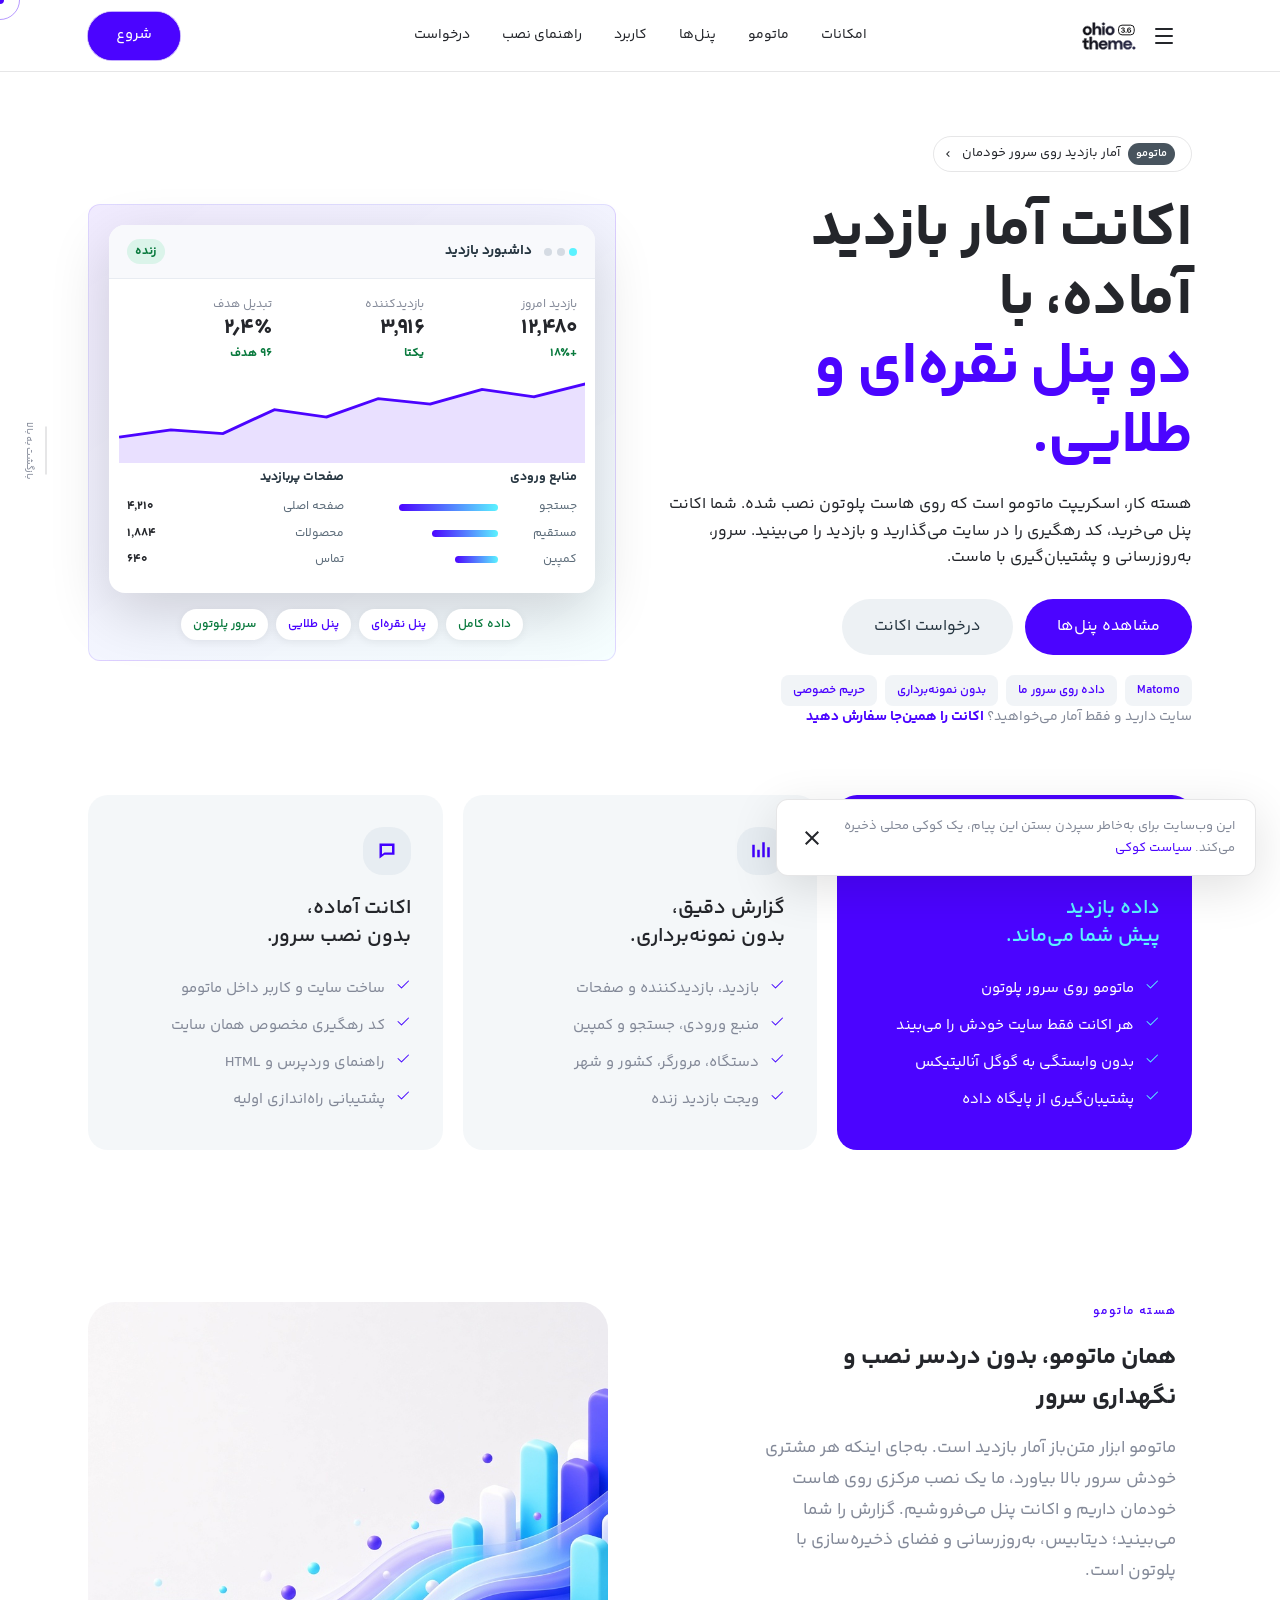
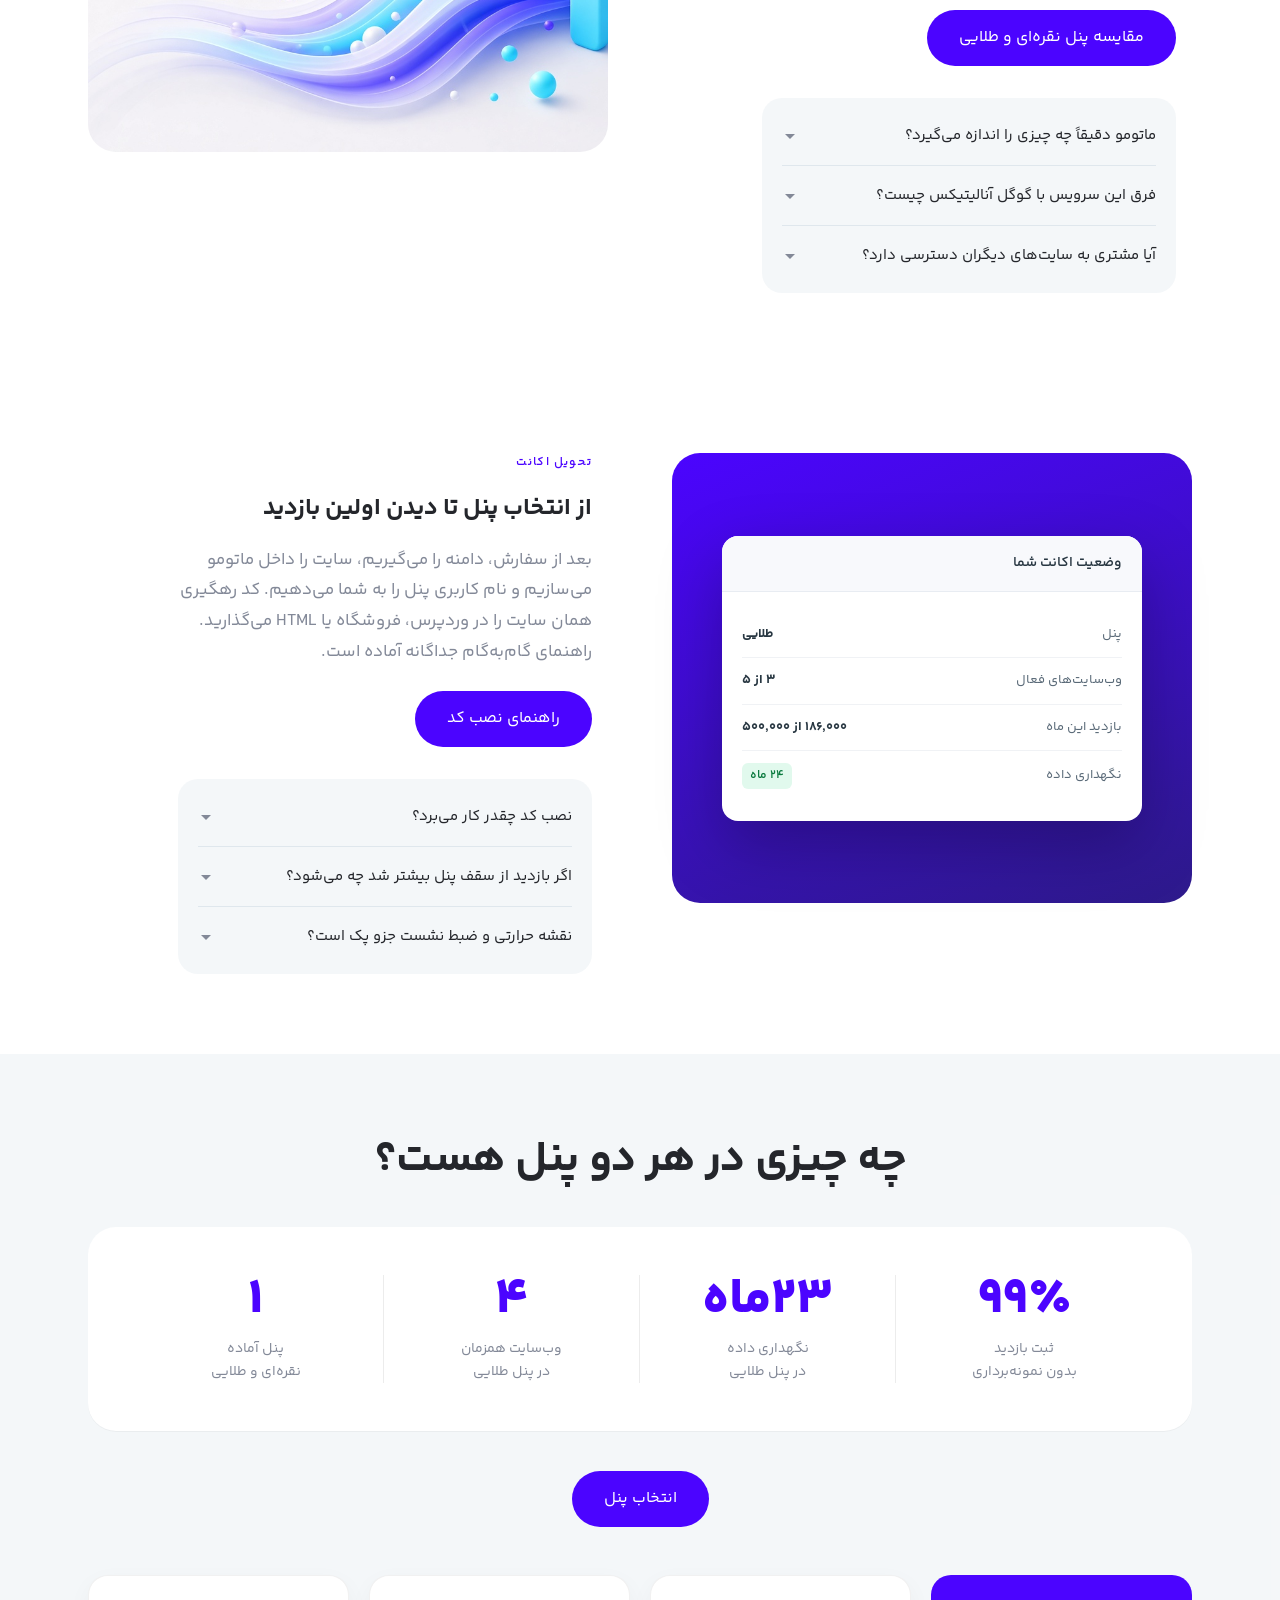
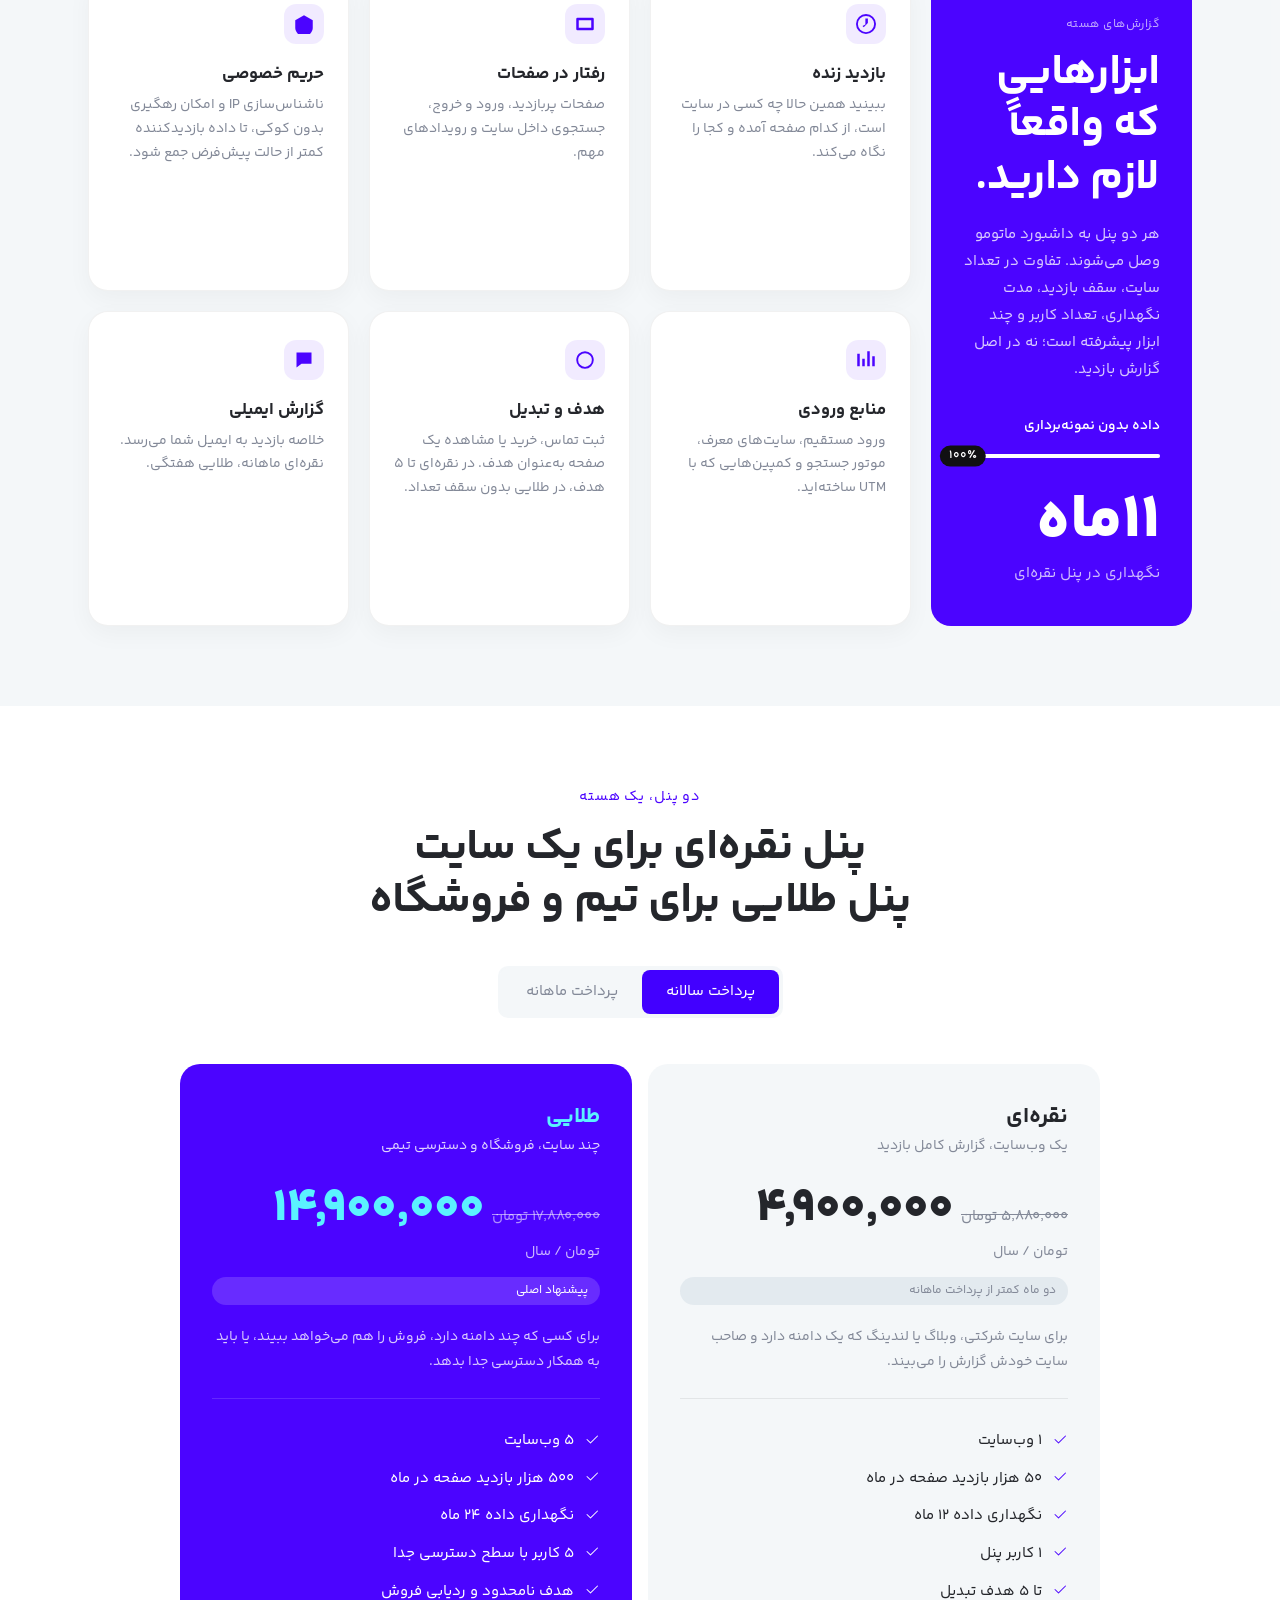
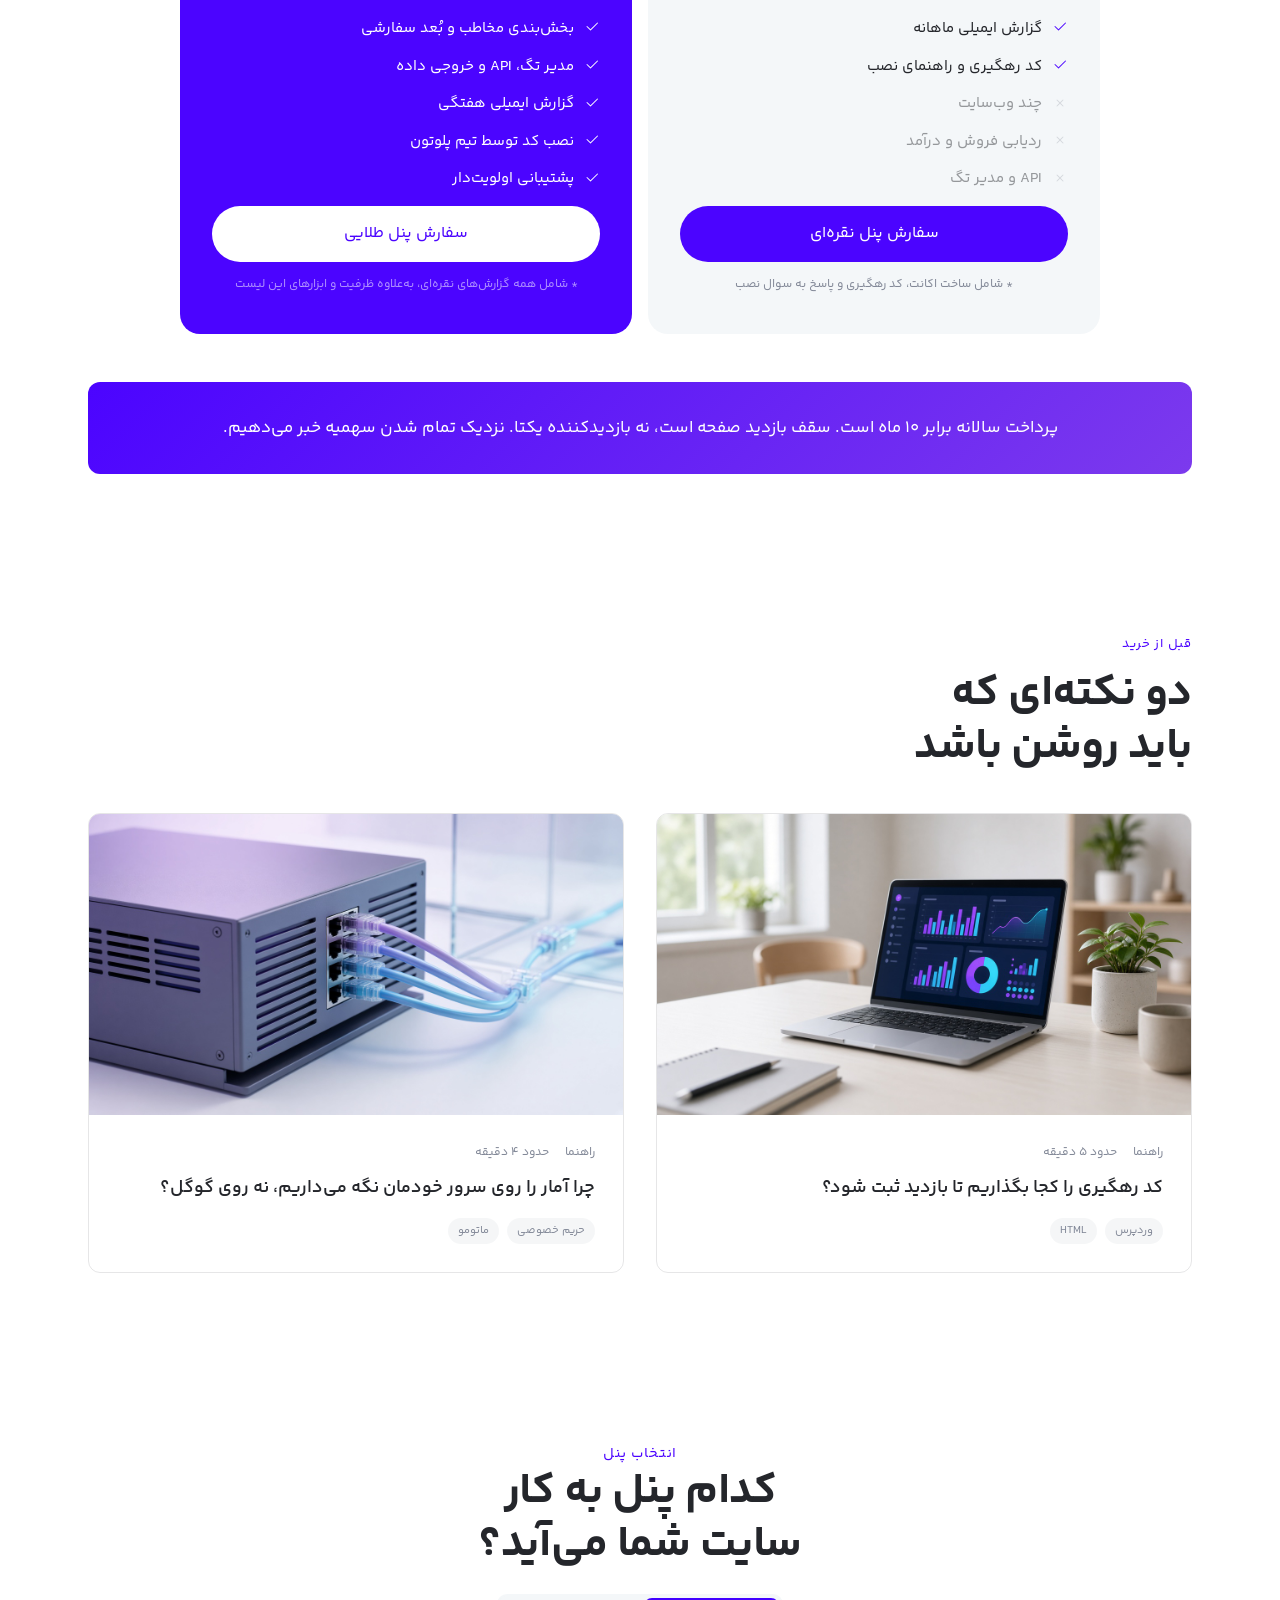
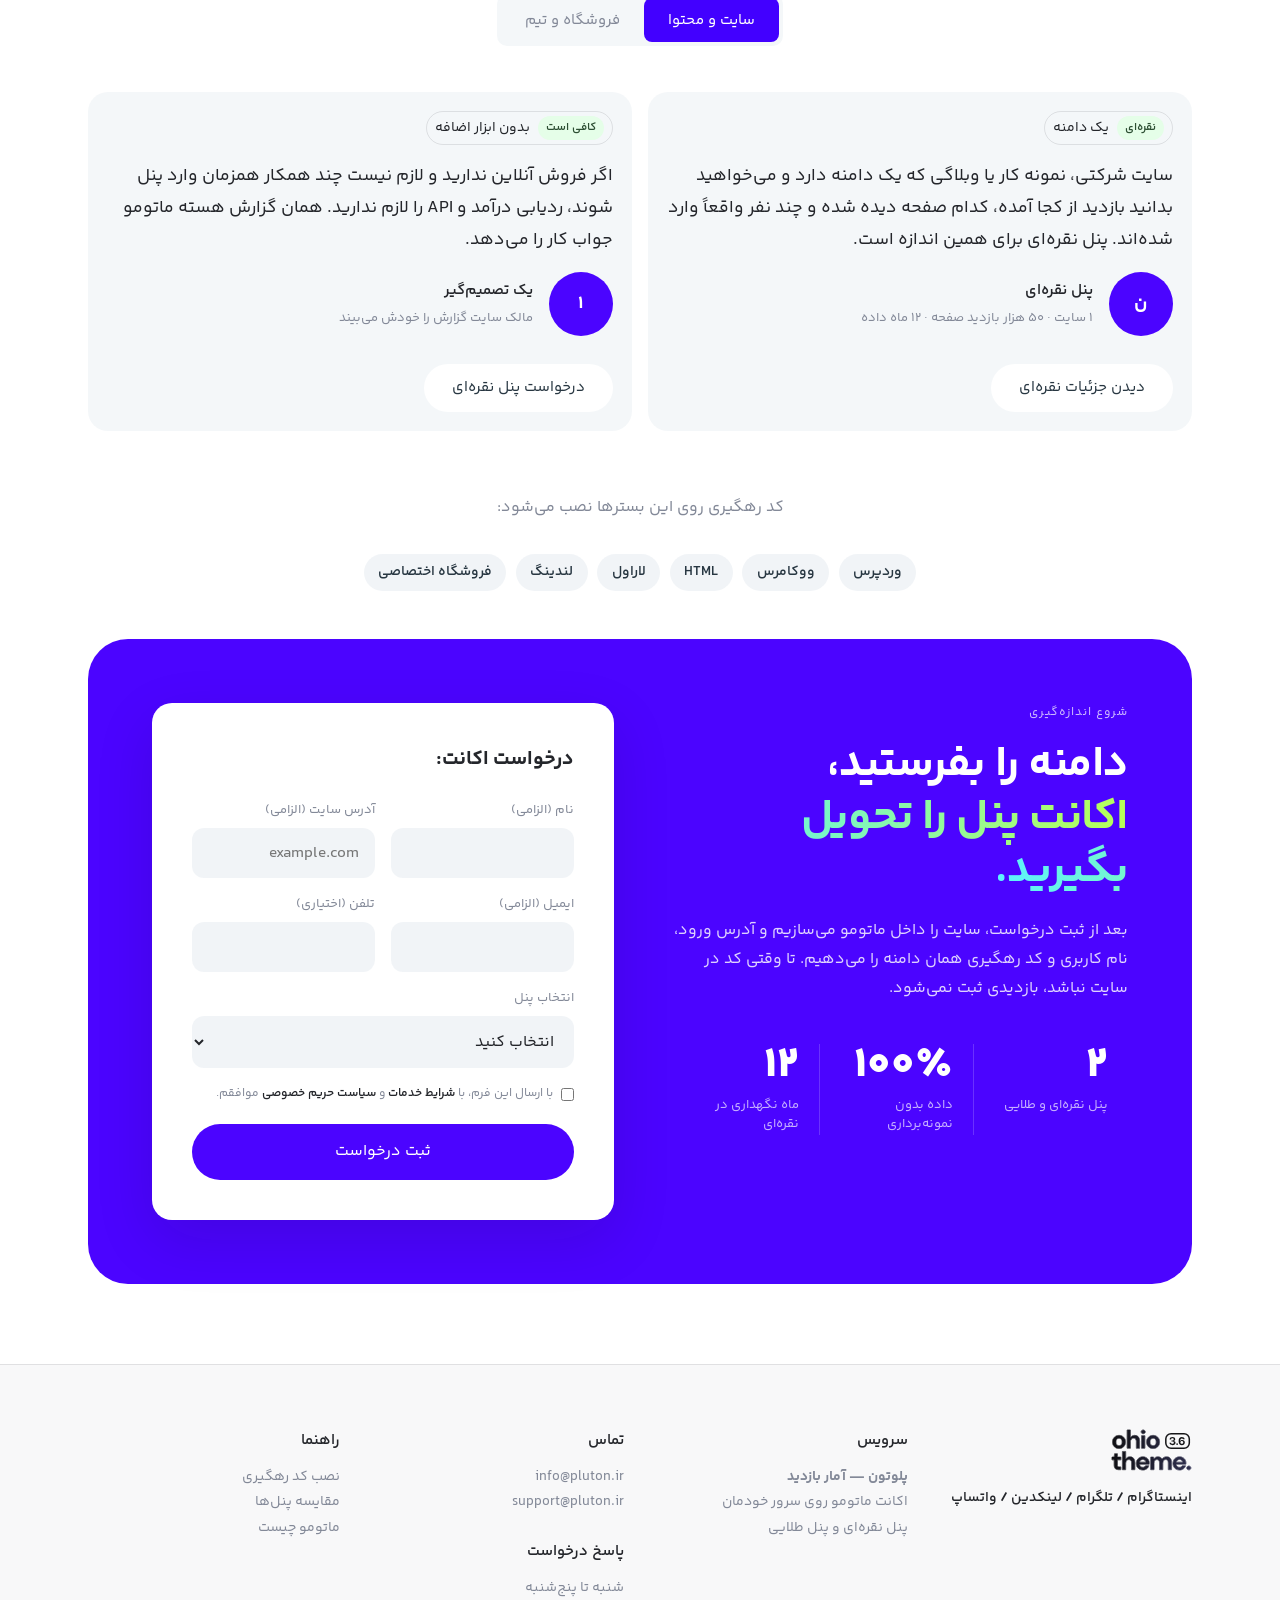
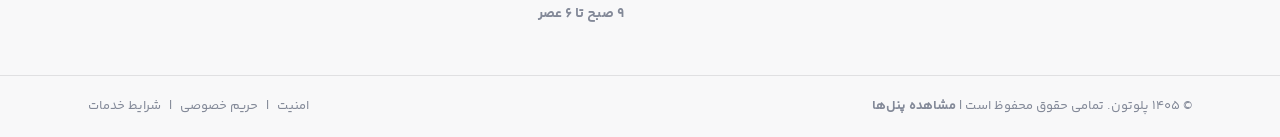
==== commit e186acd0: "fix: make the account request confirmation easy to see Show a filled success note under the form and" ====
--- a/public/index.html
+++ b/public/index.html
@@ -402,15 +402,15 @@
 <div class="heading -left"><div class="subtitle">شروع اندازه‌گیری</div><h2 class="title">دامنه را بفرستید،<br><span class="highlighted-text -gradient">اکانت پنل را تحویل بگیرید.</span></h2></div>
 <p class="desc">بعد از ثبت درخواست، سایت را داخل ماتومو می‌سازیم و آدرس ورود، نام کاربری و کد رهگیری همان دامنه را می‌دهیم. تا وقتی کد در سایت نباشد، بازدیدی ثبت نمی‌شود.</p>
 <div class="cta-stats">
-<div><div class="cta-stat-value">۲ پنل</div><div class="cta-stat-label">نقره‌ای و طلایی</div></div>
-<div><div class="cta-stat-value">۰ نمونه‌برداری</div><div class="cta-stat-label">داده همان‌طور که هست</div></div>
-<div><div class="cta-stat-value">۱ سرور</div><div class="cta-stat-label">میزبانی با پلوتون</div></div>
+<div><div class="cta-stat-value">۲</div><div class="cta-stat-label">پنل نقره‌ای و طلایی</div></div>
+<div><div class="cta-stat-value">۱۰۰٪</div><div class="cta-stat-label">داده بدون نمونه‌برداری</div></div>
+<div><div class="cta-stat-value">۱۲</div><div class="cta-stat-label">ماه نگهداری در نقره‌ای</div></div>
 </div>
 </div>
 <form class="contact-form-box" action="#contact" method="post">
 <h3>درخواست اکانت:</h3>
-<div class="form-row"><div class="form-group"><label for="name">نام (الزامی)</label><input type="text" id="name" name="name" class="form-control" required></div><div class="form-group"><label for="site">آدرس سایت (الزامی)</label><input type="text" id="site" name="site" class="form-control" placeholder="example.com" required></div></div>
-<div class="form-row"><div class="form-group"><label for="email">ایمیل (الزامی)</label><input type="email" id="email" name="email" class="form-control" required></div><div class="form-group"><label for="phone">تلفن (اختیاری)</label><input type="tel" id="phone" name="phone" class="form-control"></div></div>
+<div class="form-row"><div class="form-group"><label for="name">نام (الزامی)</label><input type="text" id="name" name="name" class="form-control" autocomplete="name" required></div><div class="form-group"><label for="site">آدرس سایت (الزامی)</label><input type="text" id="site" name="site" class="form-control" placeholder="example.com" autocomplete="url" required></div></div>
+<div class="form-row"><div class="form-group"><label for="email">ایمیل (الزامی)</label><input type="email" id="email" name="email" class="form-control" autocomplete="email" required></div><div class="form-group"><label for="phone">تلفن (اختیاری)</label><input type="tel" id="phone" name="phone" class="form-control" autocomplete="tel"></div></div>
 <div class="form-group"><label for="plan">انتخاب پنل</label><select id="plan" name="plan" class="form-control"><option value="">انتخاب کنید</option><option>نقره‌ای — یک سایت</option><option>طلایی — چند سایت و فروش</option><option>هنوز مطمئن نیستم</option></select></div>
 <label class="form-check"><input type="checkbox" required><span>با ارسال این فرم، با <a href="#"><strong>شرایط خدمات</strong></a> و <a href="#"><strong>سیاست حریم خصوصی</strong></a> موافقم.</span></label>
 <button type="submit" class="button -default -large">ثبت درخواست</button>
--- a/public/css/main.css
+++ b/public/css/main.css
@@ -598,8 +598,12 @@
 }
 .form-success {
   margin-top: 0.75rem;
+  padding: 0.85rem 1rem;
+  border-radius: 12px;
+  background: rgba(12, 206, 107, 0.14);
   color: #0a7a3e;
   font-size: 0.875rem;
+  font-weight: 600;
   line-height: 1.7;
 }
 .avatar.-letter {
--- a/public/css/main.css
+++ b/public/css/main.css
@@ -598,8 +598,12 @@
 }
 .form-success {
   margin-top: 0.75rem;
+  padding: 0.85rem 1rem;
+  border-radius: 12px;
+  background: rgba(12, 206, 107, 0.14);
   color: #0a7a3e;
   font-size: 0.875rem;
+  font-weight: 600;
   line-height: 1.7;
 }
 .avatar.-letter {
